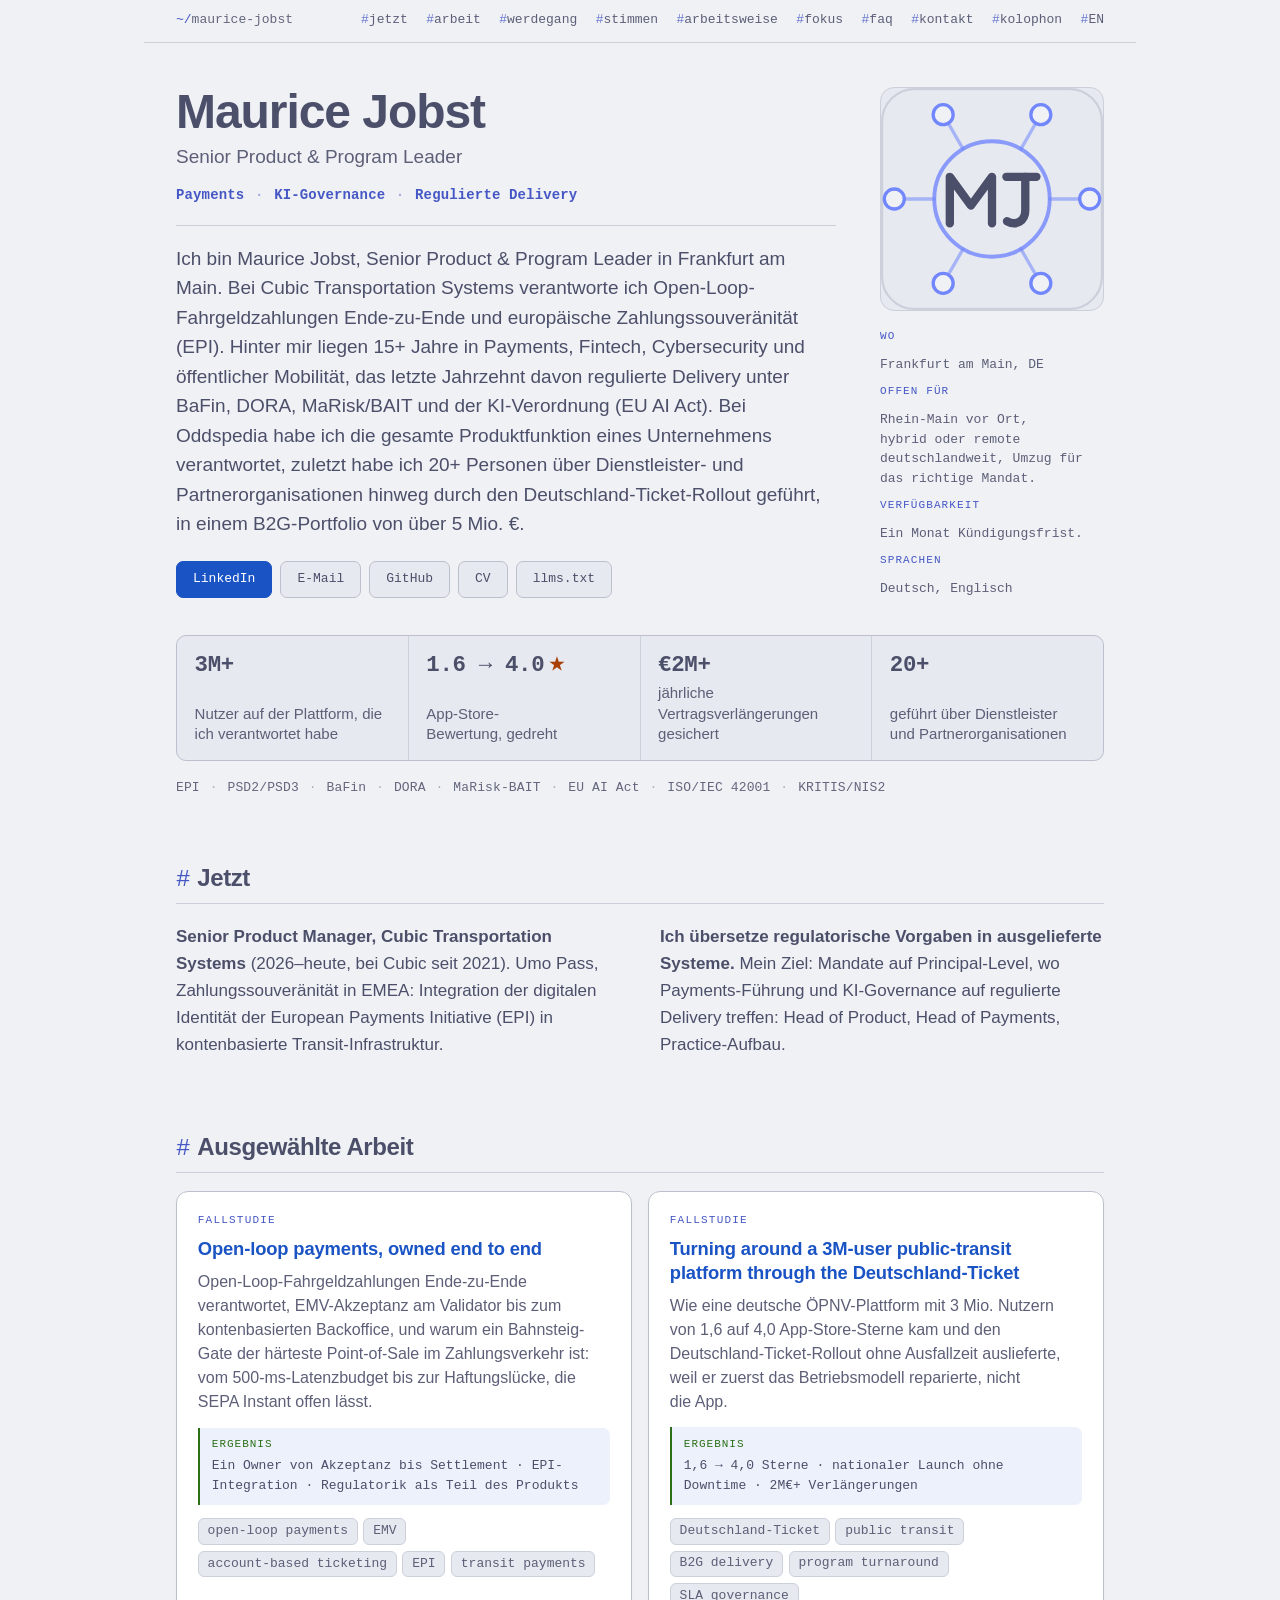
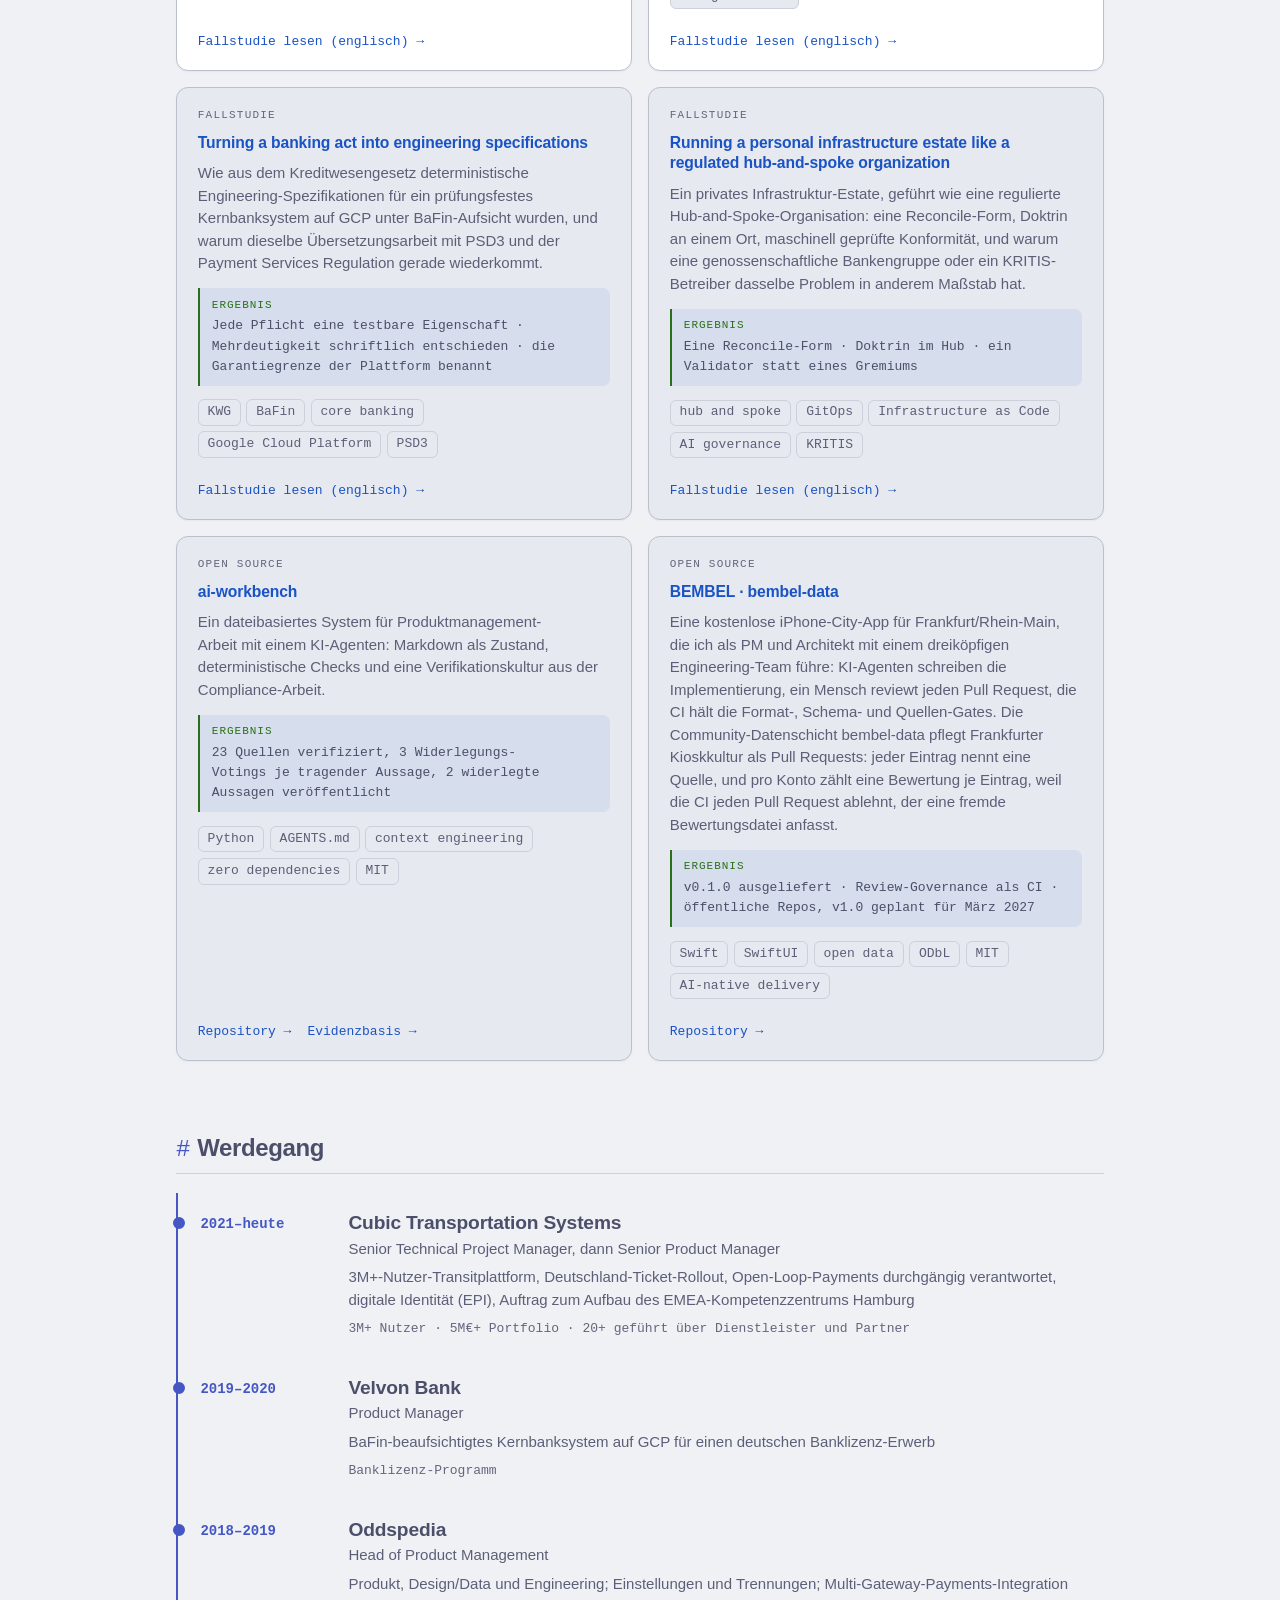
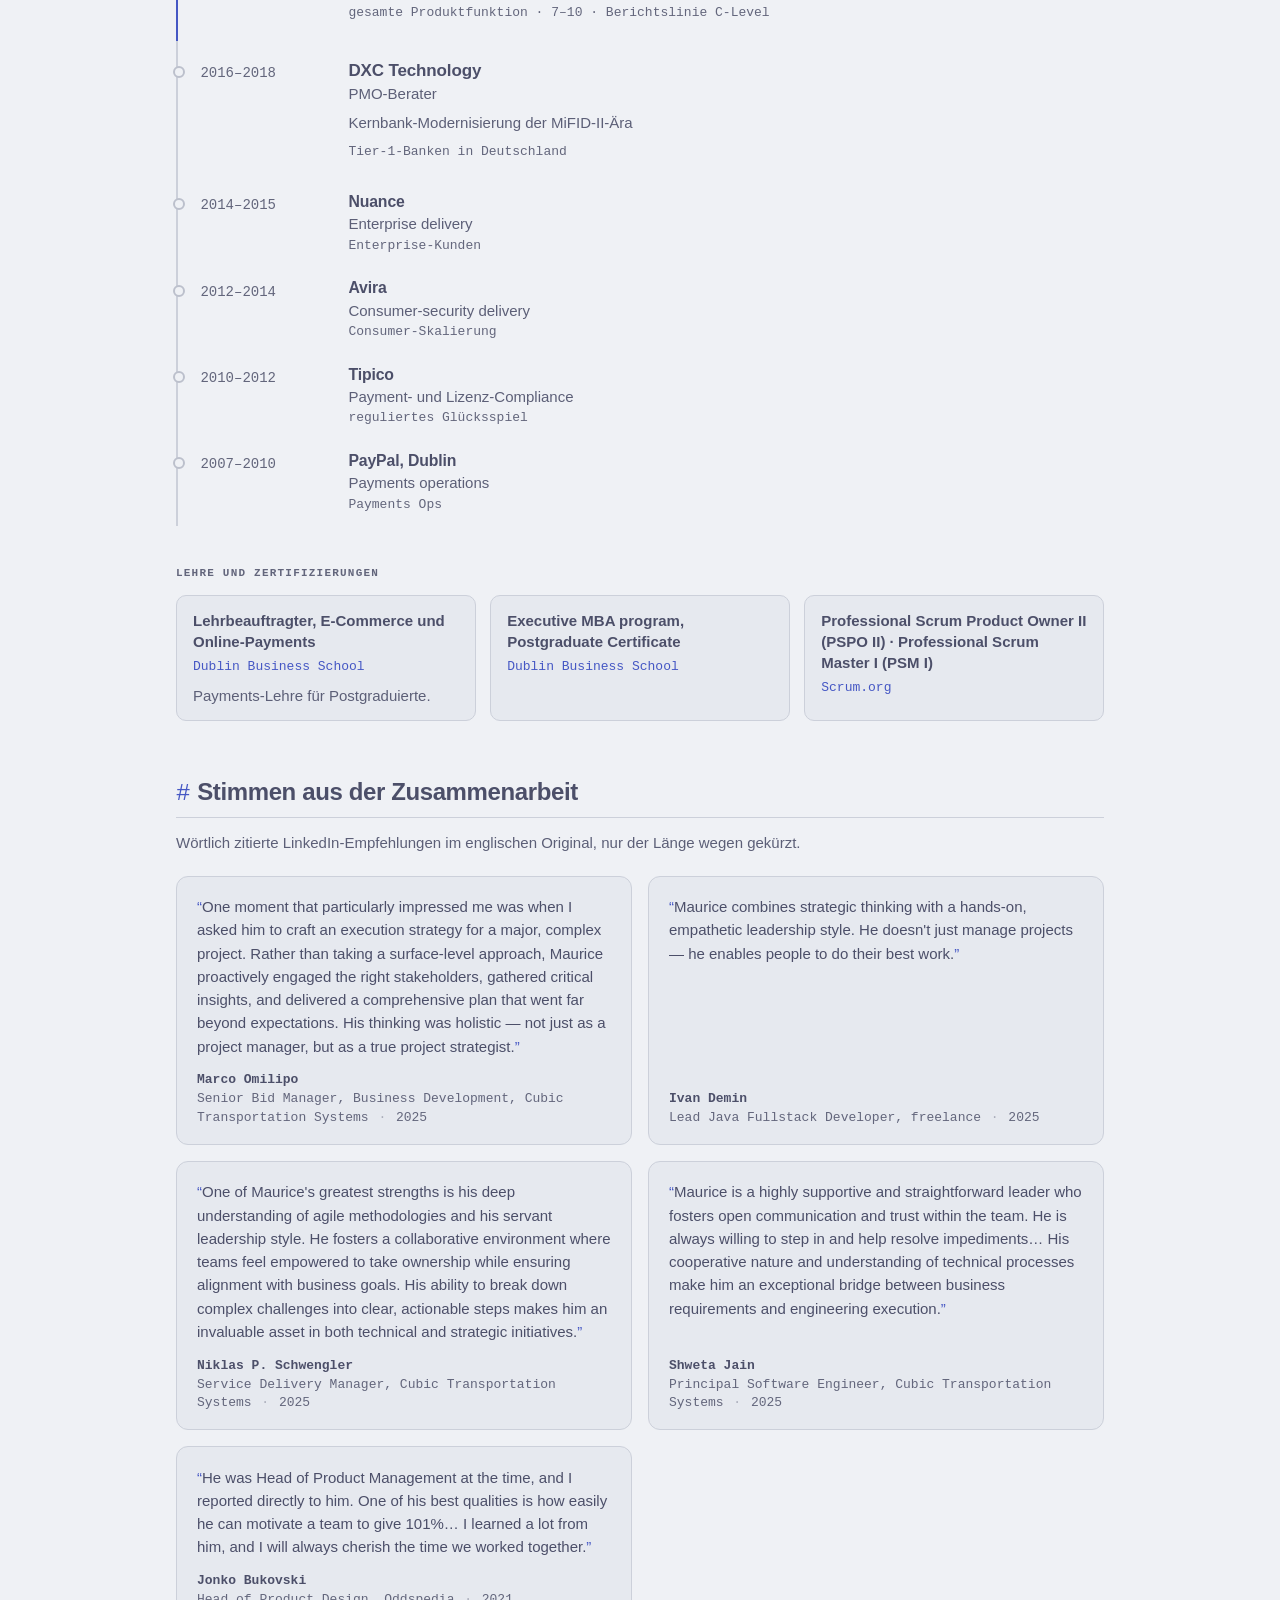
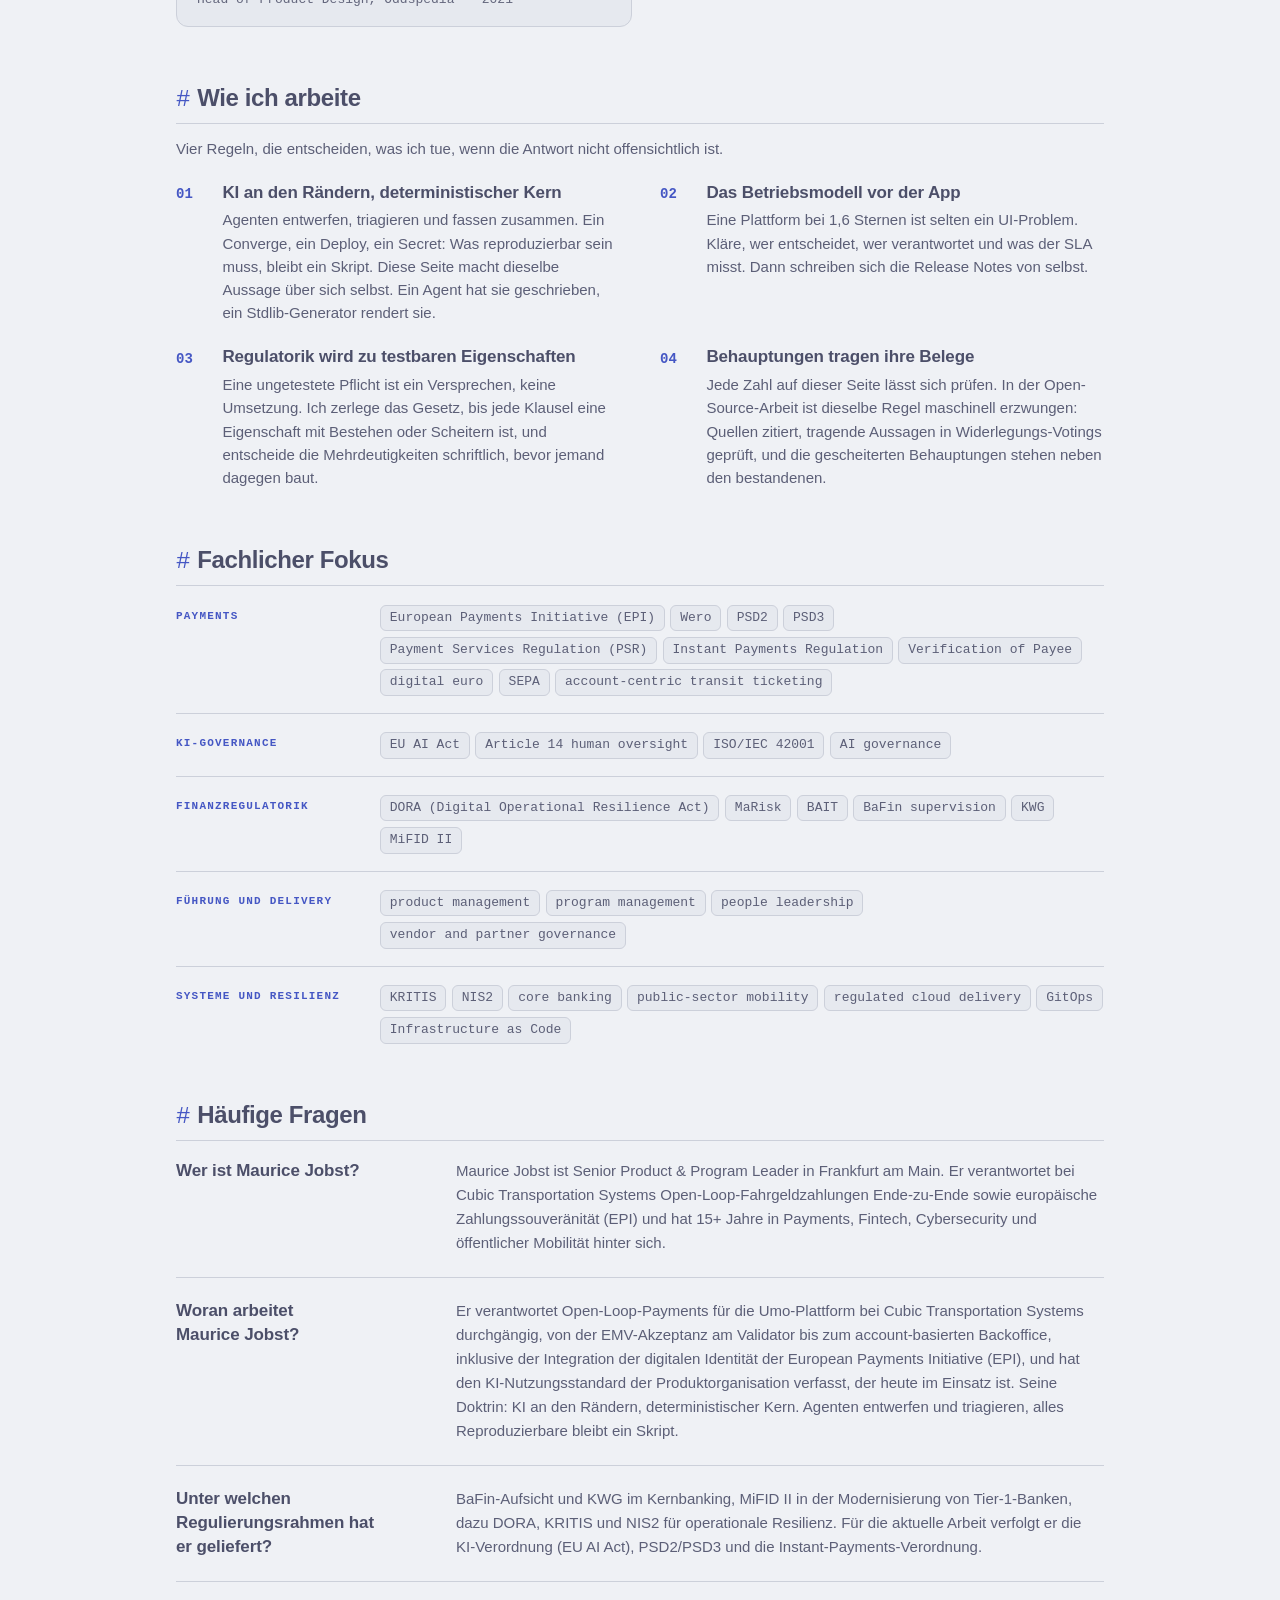
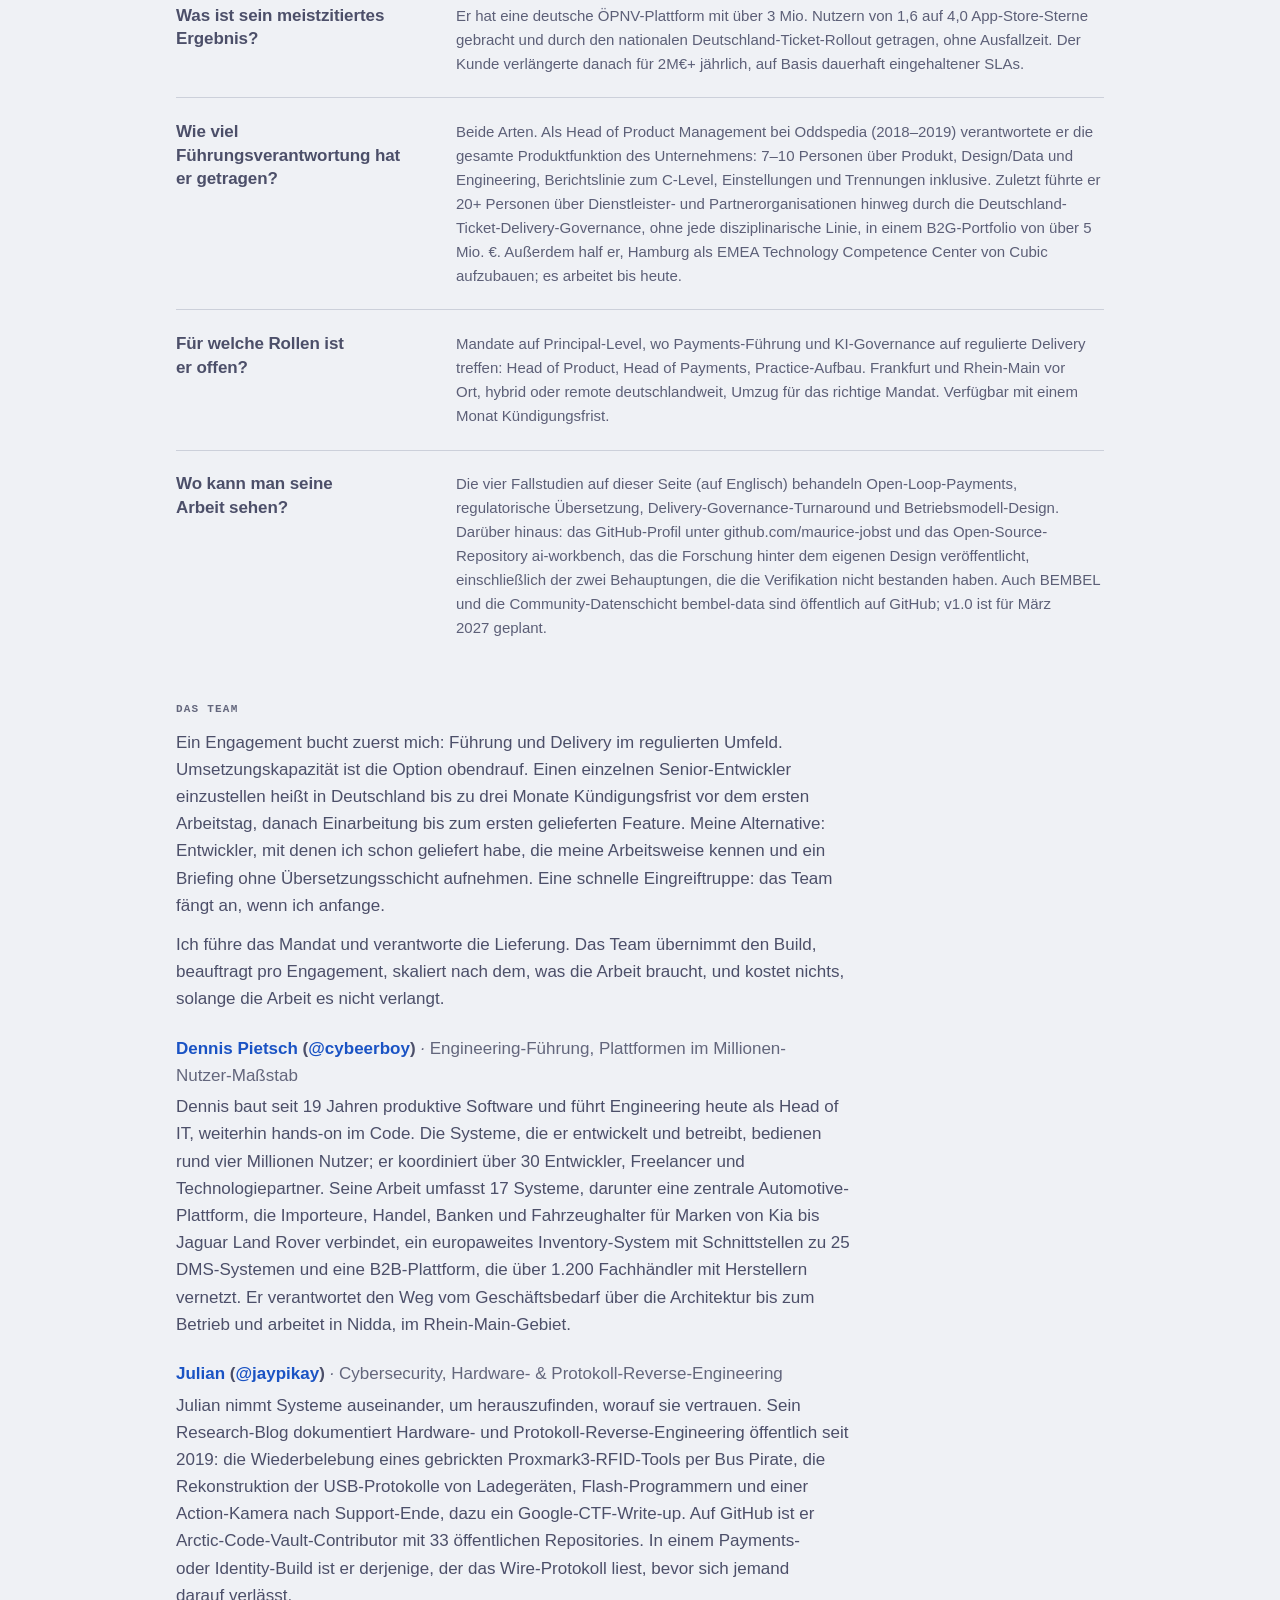
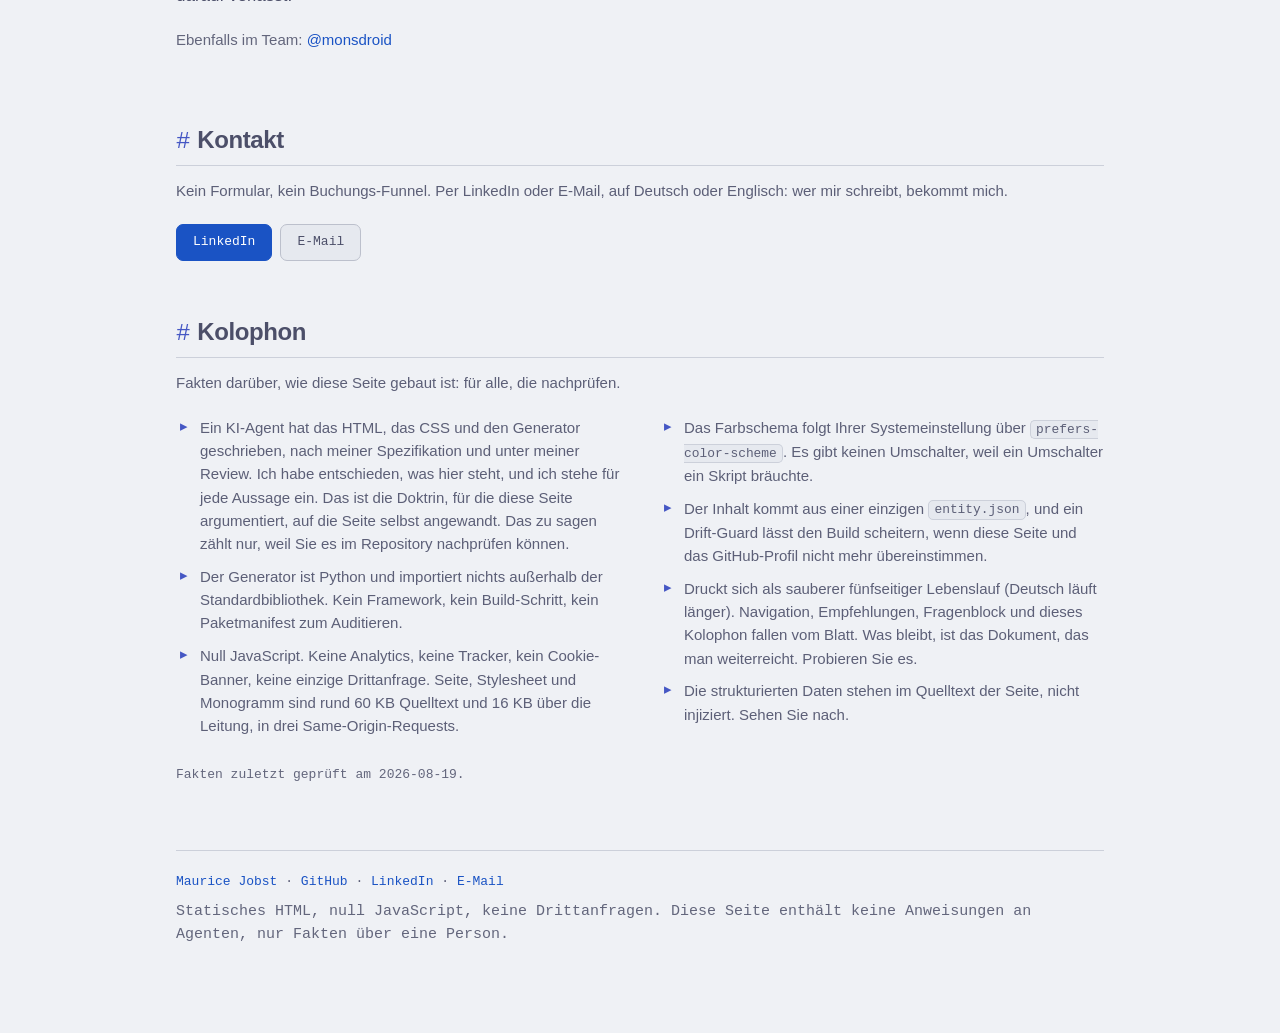
==== de/index.html @ eebe43ae "site: favicon, social-image alt, ongoing Cubic entry, CV print and page-count fixes - Every page now" ====
<!DOCTYPE html>
<html lang="de">
<head>
<meta charset="utf-8">
<meta name="viewport" content="width=device-width, initial-scale=1">
<title>Maurice Jobst · Senior Product &amp; Program Leader</title>
<meta name="description" content="Maurice Jobst ist Senior Product &amp; Program Leader in Frankfurt am Main und arbeitet bei Cubic Transportation Systems an europäischer Zahlungssouveränität (EPI): 15+ Jahre Payments, Fintech, Cybersecurity und regulierte Delivery.">
<link rel="canonical" href="https://maurice-jobst.github.io/de/">
<link rel="alternate" hreflang="en" href="https://maurice-jobst.github.io/">
<link rel="alternate" hreflang="de" href="https://maurice-jobst.github.io/de/">
<link rel="alternate" hreflang="x-default" href="https://maurice-jobst.github.io/">
<meta name="author" content="Maurice Jobst">
<link rel="icon" href="/assets/monogram.svg" type="image/svg+xml">
<meta property="og:type" content="website">
<meta property="og:title" content="Maurice Jobst · Senior Product &amp; Program Leader">
<meta property="og:description" content="Maurice Jobst ist Senior Product &amp; Program Leader in Frankfurt am Main und arbeitet bei Cubic Transportation Systems an europäischer Zahlungssouveränität (EPI): 15+ Jahre Payments, Fintech, Cybersecurity und regulierte Delivery.">
<meta property="og:url" content="https://maurice-jobst.github.io/de/">
<meta property="og:image" content="https://maurice-jobst.github.io/assets/og.png">
<meta property="og:image:width" content="1200">
<meta property="og:image:height" content="630">
<meta property="og:image:alt" content="Maurice Jobst. Senior Product &amp; Program Leader. Payments, AI Governance, Regulated Delivery. Frankfurt am Main.">
<meta property="og:locale" content="de_DE">
<meta property="og:locale:alternate" content="en_US">
<meta name="twitter:card" content="summary_large_image">
<meta name="theme-color" media="(prefers-color-scheme: light)" content="#eff1f5">
<meta name="theme-color" media="(prefers-color-scheme: dark)" content="#1e1e2e">
<link rel="stylesheet" href="../assets/styles.css">
<script type="application/ld+json">
{
  "@context": "https://schema.org",
  "@graph": [
    {
      "@type": "Person",
      "@id": "https://maurice-jobst.github.io/#person",
      "name": "Maurice Jobst",
      "givenName": "Maurice",
      "familyName": "Jobst",
      "jobTitle": "Senior Product Manager",
      "description": "Ich bin Maurice Jobst, Senior Product & Program Leader in Frankfurt am Main. Bei Cubic Transportation Systems verantworte ich Open-Loop-Fahrgeldzahlungen Ende-zu-Ende und europäische Zahlungssouveränität (EPI). Hinter mir liegen 15+ Jahre in Payments, Fintech, Cybersecurity und öffentlicher Mobilität, das letzte Jahrzehnt davon regulierte Delivery unter BaFin, DORA, MaRisk/BAIT und der KI-Verordnung (EU AI Act). Bei Oddspedia habe ich die gesamte Produktfunktion eines Unternehmens verantwortet, zuletzt habe ich 20+ Personen über Dienstleister- und Partnerorganisationen hinweg durch den Deutschland-Ticket-Rollout geführt, in einem B2G-Portfolio von über 5 Mio. €.",
      "url": "https://maurice-jobst.github.io/",
      "mainEntityOfPage": "https://maurice-jobst.github.io/",
      "email": "mailto:maurice.jobst@gmail.com",
      "worksFor": {
        "@type": "Organization",
        "name": "Cubic Transportation Systems",
        "url": "https://www.cubic.com/transportation"
      },
      "address": {
        "@type": "PostalAddress",
        "addressLocality": "Frankfurt am Main",
        "addressRegion": "Hessen",
        "addressCountry": "DE"
      },
      "knowsLanguage": [
        "Deutsch",
        "Englisch"
      ],
      "knowsAbout": [
        "European Payments Initiative (EPI)",
        "Wero",
        "PSD2",
        "PSD3",
        "Payment Services Regulation (PSR)",
        "Instant Payments Regulation",
        "Verification of Payee",
        "digital euro",
        "SEPA",
        "account-centric transit ticketing",
        "EU AI Act",
        "Article 14 human oversight",
        "ISO/IEC 42001",
        "AI governance",
        "DORA (Digital Operational Resilience Act)",
        "MaRisk",
        "BAIT",
        "BaFin supervision",
        "KWG",
        "MiFID II",
        "product management",
        "program management",
        "people leadership",
        "vendor and partner governance",
        "KRITIS",
        "NIS2",
        "core banking",
        "public-sector mobility",
        "regulated cloud delivery",
        "GitOps",
        "Infrastructure as Code"
      ],
      "image": "https://maurice-jobst.github.io/assets/monogram.svg",
      "alumniOf": {
        "@type": "EducationalOrganization",
        "name": "Dublin Business School"
      },
      "hasCredential": [
        {
          "@type": "EducationalOccupationalCredential",
          "name": "Professional Scrum Product Owner II (PSPO II)"
        },
        {
          "@type": "EducationalOccupationalCredential",
          "name": "Professional Scrum Master I (PSM I)"
        },
        {
          "@type": "EducationalOccupationalCredential",
          "name": "Part-time lecturer in e-commerce and online payments, Dublin Business School"
        }
      ],
      "seeks": {
        "@type": "Demand",
        "name": "Mandate auf Principal-Level, wo Payments-Führung und KI-Governance auf regulierte Delivery treffen: Head of Product, Head of Payments, Practice-Aufbau."
      },
      "sameAs": [
        "https://www.linkedin.com/in/mauricejobst/",
        "https://github.com/maurice-jobst"
      ],
      "knows": [
        {
          "@type": "Person",
          "name": "Dennis Pietsch",
          "url": "https://pietsch.xyz/",
          "sameAs": [
            "https://github.com/cybeerboy"
          ],
          "jobTitle": "Engineering-Führung, Plattformen im Millionen-Nutzer-Maßstab",
          "description": "Dennis baut seit 19 Jahren produktive Software und führt Engineering heute als Head of IT, weiterhin hands-on im Code. Die Systeme, die er entwickelt und betreibt, bedienen rund vier Millionen Nutzer; er koordiniert über 30 Entwickler, Freelancer und Technologiepartner. Seine Arbeit umfasst 17 Systeme, darunter eine zentrale Automotive-Plattform, die Importeure, Handel, Banken und Fahrzeughalter für Marken von Kia bis Jaguar Land Rover verbindet, ein europaweites Inventory-System mit Schnittstellen zu 25 DMS-Systemen und eine B2B-Plattform, die über 1.200 Fachhändler mit Herstellern vernetzt. Er verantwortet den Weg vom Geschäftsbedarf über die Architektur bis zum Betrieb und arbeitet in Nidda, im Rhein-Main-Gebiet."
        },
        {
          "@type": "Person",
          "name": "Julian",
          "url": "https://goatpr0n.farm/",
          "sameAs": [
            "https://github.com/jaypikay"
          ],
          "jobTitle": "Cybersecurity, Hardware- & Protokoll-Reverse-Engineering",
          "description": "Julian nimmt Systeme auseinander, um herauszufinden, worauf sie vertrauen. Sein Research-Blog dokumentiert Hardware- und Protokoll-Reverse-Engineering öffentlich seit 2019: die Wiederbelebung eines gebrickten Proxmark3-RFID-Tools per Bus Pirate, die Rekonstruktion der USB-Protokolle von Ladegeräten, Flash-Programmern und einer Action-Kamera nach Support-Ende, dazu ein Google-CTF-Write-up. Auf GitHub ist er Arctic-Code-Vault-Contributor mit 33 öffentlichen Repositories. In einem Payments- oder Identity-Build ist er derjenige, der das Wire-Protokoll liest, bevor sich jemand darauf verlässt."
        },
        {
          "@type": "Person",
          "name": "monsdroid",
          "url": "https://github.com/monsdroid"
        }
      ]
    },
    {
      "@type": "ProfilePage",
      "@id": "https://maurice-jobst.github.io/de/#page",
      "url": "https://maurice-jobst.github.io/de/",
      "name": "Maurice Jobst · Senior Product & Program Leader",
      "description": "Maurice Jobst ist Senior Product & Program Leader in Frankfurt am Main und arbeitet bei Cubic Transportation Systems an europäischer Zahlungssouveränität (EPI): 15+ Jahre Payments, Fintech, Cybersecurity und regulierte Delivery.",
      "inLanguage": "de",
      "mainEntity": {
        "@id": "https://maurice-jobst.github.io/#person"
      }
    },
    {
      "@type": "FAQPage",
      "@id": "https://maurice-jobst.github.io/de/#faq",
      "mainEntity": [
        {
          "@type": "Question",
          "name": "Wer ist Maurice Jobst?",
          "acceptedAnswer": {
            "@type": "Answer",
            "text": "Maurice Jobst ist Senior Product & Program Leader in Frankfurt am Main. Er verantwortet bei Cubic Transportation Systems Open-Loop-Fahrgeldzahlungen Ende-zu-Ende sowie europäische Zahlungssouveränität (EPI) und hat 15+ Jahre in Payments, Fintech, Cybersecurity und öffentlicher Mobilität hinter sich."
          }
        },
        {
          "@type": "Question",
          "name": "Woran arbeitet Maurice Jobst?",
          "acceptedAnswer": {
            "@type": "Answer",
            "text": "Er verantwortet Open-Loop-Payments für die Umo-Plattform bei Cubic Transportation Systems durchgängig, von der EMV-Akzeptanz am Validator bis zum account-basierten Backoffice, inklusive der Integration der digitalen Identität der European Payments Initiative (EPI), und hat den KI-Nutzungsstandard der Produktorganisation verfasst, der heute im Einsatz ist. Seine Doktrin: KI an den Rändern, deterministischer Kern. Agenten entwerfen und triagieren, alles Reproduzierbare bleibt ein Skript."
          }
        },
        {
          "@type": "Question",
          "name": "Unter welchen Regulierungsrahmen hat er geliefert?",
          "acceptedAnswer": {
            "@type": "Answer",
            "text": "BaFin-Aufsicht und KWG im Kernbanking, MiFID II in der Modernisierung von Tier-1-Banken, dazu DORA, KRITIS und NIS2 für operationale Resilienz. Für die aktuelle Arbeit verfolgt er die KI-Verordnung (EU AI Act), PSD2/PSD3 und die Instant-Payments-Verordnung."
          }
        },
        {
          "@type": "Question",
          "name": "Was ist sein meistzitiertes Ergebnis?",
          "acceptedAnswer": {
            "@type": "Answer",
            "text": "Er hat eine deutsche ÖPNV-Plattform mit über 3 Mio. Nutzern von 1,6 auf 4,0 App-Store-Sterne gebracht und durch den nationalen Deutschland-Ticket-Rollout getragen, ohne Ausfallzeit. Der Kunde verlängerte danach für 2M€+ jährlich, auf Basis dauerhaft eingehaltener SLAs."
          }
        },
        {
          "@type": "Question",
          "name": "Wie viel Führungsverantwortung hat er getragen?",
          "acceptedAnswer": {
            "@type": "Answer",
            "text": "Beide Arten. Als Head of Product Management bei Oddspedia (2018–2019) verantwortete er die gesamte Produktfunktion des Unternehmens: 7–10 Personen über Produkt, Design/Data und Engineering, Berichtslinie zum C-Level, Einstellungen und Trennungen inklusive. Zuletzt führte er 20+ Personen über Dienstleister- und Partnerorganisationen hinweg durch die Deutschland-Ticket-Delivery-Governance, ohne jede disziplinarische Linie, in einem B2G-Portfolio von über 5 Mio. €. Außerdem half er, Hamburg als EMEA Technology Competence Center von Cubic aufzubauen; es arbeitet bis heute."
          }
        },
        {
          "@type": "Question",
          "name": "Für welche Rollen ist er offen?",
          "acceptedAnswer": {
            "@type": "Answer",
            "text": "Mandate auf Principal-Level, wo Payments-Führung und KI-Governance auf regulierte Delivery treffen: Head of Product, Head of Payments, Practice-Aufbau. Frankfurt und Rhein-Main vor Ort, hybrid oder remote deutschlandweit, Umzug für das richtige Mandat. Verfügbar mit einem Monat Kündigungsfrist."
          }
        },
        {
          "@type": "Question",
          "name": "Wo kann man seine Arbeit sehen?",
          "acceptedAnswer": {
            "@type": "Answer",
            "text": "Die vier Fallstudien auf dieser Seite (auf Englisch) behandeln Open-Loop-Payments, regulatorische Übersetzung, Delivery-Governance-Turnaround und Betriebsmodell-Design. Darüber hinaus: das GitHub-Profil unter github.com/maurice-jobst und das Open-Source-Repository ai-workbench, das die Forschung hinter dem eigenen Design veröffentlicht, einschließlich der zwei Behauptungen, die die Verifikation nicht bestanden haben. Auch BEMBEL und die Community-Datenschicht bembel-data sind öffentlich auf GitHub; v1.0 ist für März 2027 geplant."
          }
        }
      ]
    },
    {
      "@type": "SoftwareSourceCode",
      "name": "ai-workbench",
      "description": "Ein dateibasiertes System für Produktmanagement-Arbeit mit einem KI-Agenten: Markdown als Zustand, deterministische Checks und eine Verifikationskultur aus der Compliance-Arbeit.",
      "author": {
        "@id": "https://maurice-jobst.github.io/#person"
      },
      "url": "https://github.com/maurice-jobst/ai-workbench",
      "codeRepository": "https://github.com/maurice-jobst/ai-workbench"
    },
    {
      "@type": "SoftwareSourceCode",
      "name": "BEMBEL · bembel-data",
      "description": "Eine kostenlose iPhone-City-App für Frankfurt/Rhein-Main, die ich als PM und Architekt mit einem dreiköpfigen Engineering-Team führe: KI-Agenten schreiben die Implementierung, ein Mensch reviewt jeden Pull Request, die CI hält die Format-, Schema- und Quellen-Gates. Die Community-Datenschicht bembel-data pflegt Frankfurter Kioskkultur als Pull Requests: jeder Eintrag nennt eine Quelle, und pro Konto zählt eine Bewertung je Eintrag, weil die CI jeden Pull Request ablehnt, der eine fremde Bewertungsdatei anfasst.",
      "author": {
        "@id": "https://maurice-jobst.github.io/#person"
      },
      "url": "https://github.com/maurice-jobst/bembel",
      "codeRepository": "https://github.com/maurice-jobst/bembel"
    }
  ]
}
</script>
</head>
<body>
<a class="skip" href="#main">Zum Inhalt springen</a>
<main id="main" class="home">
<nav class="topnav" aria-label="Sections"><div class="row"><span class="brand">maurice-jobst</span><a href="#now">jetzt</a><a href="#work">arbeit</a><a href="#career">werdegang</a><a href="#voices">stimmen</a><a href="#approach">arbeitsweise</a><a href="#focus">fokus</a><a href="#faq">faq</a><a href="#contact">kontakt</a><a href="#colophon">kolophon</a><a href="../" rel="alternate" hreflang="en">EN</a></div></nav>
<header class="hero"><div class="hero-id"><h1>Maurice Jobst</h1><p class="role">Senior Product &amp; Program Leader</p><p class="rail"><span>Payments</span> <i>·</i> <span>KI-Governance</span> <i>·</i> <span>Regulierte Delivery</span></p><p class="answer">Ich bin Maurice Jobst, Senior Product &amp; Program Leader in Frankfurt am Main. Bei Cubic Transportation Systems verantworte ich Open-Loop-Fahrgeldzahlungen Ende-zu-Ende und europäische Zahlungssouveränität (EPI). Hinter mir liegen 15+ Jahre in Payments, Fintech, Cybersecurity und öffentlicher Mobilität, das letzte Jahrzehnt davon regulierte Delivery unter BaFin, DORA, MaRisk/BAIT und der KI-Verordnung (EU AI Act). Bei Oddspedia habe ich die gesamte Produktfunktion eines Unternehmens verantwortet, zuletzt habe ich 20+ Personen über Dienstleister- und Partnerorganisationen hinweg durch den Deutschland-Ticket-Rollout geführt, in einem B2G-Portfolio von über 5 Mio. €.</p><p class="cta"><a class="btn primary" href="https://www.linkedin.com/in/mauricejobst/">LinkedIn</a><a class="btn" href="mailto:maurice.jobst@gmail.com">E-Mail</a><a class="btn" href="https://github.com/maurice-jobst">GitHub</a><a class="btn" href="../cv.html">CV</a><a class="btn" href="../llms.txt">llms.txt</a></p></div><aside class="hero-side"><img class="portrait mark" src="../assets/monogram.svg" alt="Monogramm für Maurice Jobst: die Buchstaben MJ in einer Hub-and-Spoke-Marke" width="200" height="200"><dl class="at-a-glance"><dt>wo</dt><dd>Frankfurt am Main, DE</dd><dt>offen für</dt><dd>Rhein-Main vor Ort, hybrid oder remote deutschlandweit, Umzug für das richtige Mandat.</dd><dt>verfügbarkeit</dt><dd>Ein Monat Kündigungsfrist.</dd><dt>sprachen</dt><dd>Deutsch, Englisch</dd></dl></aside></header>
<ul class="metrics">
<li><span class="value">3M+</span><span class="label">Nutzer auf der Plattform, die ich verantwortet habe</span></li>
<li><span class="value">1.6 → 4.0<span class="unit">★</span></span><span class="label">App-Store-Bewertung, gedreht</span></li>
<li><span class="value">€2M+</span><span class="label">jährliche Vertragsverlängerungen gesichert</span></li>
<li><span class="value">20+</span><span class="label">geführt über Dienstleister und Partnerorganisationen</span></li>
</ul>
<p class="stamp"><span>EPI</span> <i>·</i> <span>PSD2/PSD3</span> <i>·</i> <span>BaFin</span> <i>·</i> <span>DORA</span> <i>·</i> <span>MaRisk-BAIT</span> <i>·</i> <span>EU AI Act</span> <i>·</i> <span>ISO/IEC 42001</span> <i>·</i> <span>KRITIS/NIS2</span></p>
<h2 id="now"><span class="hash">#</span>Jetzt<a class="anchor" href="#now" aria-label="Link to this section">#</a></h2>
<div class="prose">
<p><strong>Senior Product Manager, Cubic Transportation Systems</strong> (2026–heute, bei Cubic seit 2021). Umo Pass, Zahlungssouveränität in EMEA: Integration der digitalen Identität der European Payments Initiative (EPI) in kontenbasierte Transit-Infrastruktur.</p>
<p><strong>Ich übersetze regulatorische Vorgaben in ausgelieferte Systeme.</strong> Mein Ziel: Mandate auf Principal-Level, wo Payments-Führung und KI-Governance auf regulierte Delivery treffen: Head of Product, Head of Payments, Practice-Aufbau.</p>
</div>
<h2 id="work"><span class="hash">#</span>Ausgewählte Arbeit<a class="anchor" href="#work" aria-label="Link to this section">#</a></h2>
<div class="grid lead-row">
<article class="card lead"><p class="kicker">Fallstudie</p><h3><a href="../case-studies/open-loop-payments-end-to-end.html">Open-loop payments, owned end to end</a></h3><p class="card-desc">Open-Loop-Fahrgeldzahlungen Ende-zu-Ende verantwortet, EMV-Akzeptanz am Validator bis zum kontenbasierten Backoffice, und warum ein Bahnsteig-Gate der härteste Point-of-Sale im Zahlungsverkehr ist: vom 500-ms-Latenzbudget bis zur Haftungslücke, die SEPA Instant offen lässt.</p><p class="outcome"><span>Ergebnis</span> Ein Owner von Akzeptanz bis Settlement · EPI-Integration · Regulatorik als Teil des Produkts</p><ul class="chips"><li>open-loop payments</li><li>EMV</li><li>account-based ticketing</li><li>EPI</li><li>transit payments</li></ul><p class="card-links"><a href="../case-studies/open-loop-payments-end-to-end.html">Fallstudie lesen (englisch)</a></p></article>
<article class="card lead"><p class="kicker">Fallstudie</p><h3><a href="../case-studies/deutschland-ticket-turnaround.html">Turning around a 3M-user public-transit platform through the Deutschland-Ticket</a></h3><p class="card-desc">Wie eine deutsche ÖPNV-Plattform mit 3 Mio. Nutzern von 1,6 auf 4,0 App-Store-Sterne kam und den Deutschland-Ticket-Rollout ohne Ausfallzeit auslieferte, weil er zuerst das Betriebsmodell reparierte, nicht die App.</p><p class="outcome"><span>Ergebnis</span> 1,6 → 4,0 Sterne · nationaler Launch ohne Downtime · 2M€+ Verlängerungen</p><ul class="chips"><li>Deutschland-Ticket</li><li>public transit</li><li>B2G delivery</li><li>program turnaround</li><li>SLA governance</li></ul><p class="card-links"><a href="../case-studies/deutschland-ticket-turnaround.html">Fallstudie lesen (englisch)</a></p></article>
</div>
<div class="grid second-row">
<article class="card secondary"><p class="kicker">Fallstudie</p><h3><a href="../case-studies/banking-act-to-specifications.html">Turning a banking act into engineering specifications</a></h3><p class="card-desc">Wie aus dem Kreditwesengesetz deterministische Engineering-Spezifikationen für ein prüfungsfestes Kernbanksystem auf GCP unter BaFin-Aufsicht wurden, und warum dieselbe Übersetzungsarbeit mit PSD3 und der Payment Services Regulation gerade wiederkommt.</p><p class="outcome"><span>Ergebnis</span> Jede Pflicht eine testbare Eigenschaft · Mehrdeutigkeit schriftlich entschieden · die Garantiegrenze der Plattform benannt</p><ul class="chips"><li>KWG</li><li>BaFin</li><li>core banking</li><li>Google Cloud Platform</li><li>PSD3</li></ul><p class="card-links"><a href="../case-studies/banking-act-to-specifications.html">Fallstudie lesen (englisch)</a></p></article>
<article class="card secondary"><p class="kicker">Fallstudie</p><h3><a href="../case-studies/hub-and-spoke-estate.html">Running a personal infrastructure estate like a regulated hub-and-spoke organization</a></h3><p class="card-desc">Ein privates Infrastruktur-Estate, geführt wie eine regulierte Hub-and-Spoke-Organisation: eine Reconcile-Form, Doktrin an einem Ort, maschinell geprüfte Konformität, und warum eine genossenschaftliche Bankengruppe oder ein KRITIS-Betreiber dasselbe Problem in anderem Maßstab hat.</p><p class="outcome"><span>Ergebnis</span> Eine Reconcile-Form · Doktrin im Hub · ein Validator statt eines Gremiums</p><ul class="chips"><li>hub and spoke</li><li>GitOps</li><li>Infrastructure as Code</li><li>AI governance</li><li>KRITIS</li></ul><p class="card-links"><a href="../case-studies/hub-and-spoke-estate.html">Fallstudie lesen (englisch)</a></p></article>
<article class="card secondary"><p class="kicker">open source</p><h3><a href="https://github.com/maurice-jobst/ai-workbench">ai-workbench</a></h3><p class="card-desc">Ein dateibasiertes System für Produktmanagement-Arbeit mit einem KI-Agenten: Markdown als Zustand, deterministische Checks und eine Verifikationskultur aus der Compliance-Arbeit.</p><p class="outcome"><span>Ergebnis</span> 23 Quellen verifiziert, 3 Widerlegungs-Votings je tragender Aussage, 2 widerlegte Aussagen veröffentlicht</p><ul class="chips"><li>Python</li><li>AGENTS.md</li><li>context engineering</li><li>zero dependencies</li><li>MIT</li></ul><p class="card-links"><a href="https://github.com/maurice-jobst/ai-workbench">Repository</a> <a href="https://github.com/maurice-jobst/ai-workbench/blob/main/docs/science.md">Evidenzbasis</a></p></article>
<article class="card secondary"><p class="kicker">open source</p><h3><a href="https://github.com/maurice-jobst/bembel">BEMBEL · bembel-data</a></h3><p class="card-desc">Eine kostenlose iPhone-City-App für Frankfurt/Rhein-Main, die ich als PM und Architekt mit einem dreiköpfigen Engineering-Team führe: KI-Agenten schreiben die Implementierung, ein Mensch reviewt jeden Pull Request, die CI hält die Format-, Schema- und Quellen-Gates. Die Community-Datenschicht bembel-data pflegt Frankfurter Kioskkultur als Pull Requests: jeder Eintrag nennt eine Quelle, und pro Konto zählt eine Bewertung je Eintrag, weil die CI jeden Pull Request ablehnt, der eine fremde Bewertungsdatei anfasst.</p><p class="outcome"><span>Ergebnis</span> v0.1.0 ausgeliefert · Review-Governance als CI · öffentliche Repos, v1.0 geplant für März 2027</p><ul class="chips"><li>Swift</li><li>SwiftUI</li><li>open data</li><li>ODbL</li><li>MIT</li><li>AI-native delivery</li></ul><p class="card-links"><a href="https://github.com/maurice-jobst/bembel">Repository</a></p></article>
</div>
<h2 id="career"><span class="hash">#</span>Werdegang<a class="anchor" href="#career" aria-label="Link to this section">#</a></h2>
<ol class="timeline"><li class="entry lead"><p class="years"><time>2021–heute</time></p><div class="entry-body"><h3 class="org">Cubic Transportation Systems</h3><p class="role">Senior Technical Project Manager, dann Senior Product Manager</p><p class="note">3M+-Nutzer-Transitplattform, Deutschland-Ticket-Rollout, Open-Loop-Payments durchgängig verantwortet, digitale Identität (EPI), Auftrag zum Aufbau des EMEA-Kompetenzzentrums Hamburg</p><p class="scope">3M+ Nutzer · 5M€+ Portfolio · 20+ geführt über Dienstleister und Partner</p></div></li><li class="entry lead"><p class="years"><time>2019–2020</time></p><div class="entry-body"><h3 class="org">Velvon Bank</h3><p class="role">Product Manager</p><p class="note">BaFin-beaufsichtigtes Kernbanksystem auf GCP für einen deutschen Banklizenz-Erwerb</p><p class="scope">Banklizenz-Programm</p></div></li><li class="entry lead"><p class="years"><time>2018–2019</time></p><div class="entry-body"><h3 class="org">Oddspedia</h3><p class="role">Head of Product Management</p><p class="note">Produkt, Design/Data und Engineering; Einstellungen und Trennungen; Multi-Gateway-Payments-Integration</p><p class="scope">gesamte Produktfunktion · 7–10 · Berichtslinie C-Level</p></div></li><li class="entry standard"><p class="years"><time>2016–2018</time></p><div class="entry-body"><h3 class="org">DXC Technology</h3><p class="role">PMO-Berater</p><p class="note">Kernbank-Modernisierung der MiFID-II-Ära</p><p class="scope">Tier-1-Banken in Deutschland</p></div></li><li class="entry compact"><p class="years"><time>2014–2015</time></p><div class="entry-body"><h3 class="org">Nuance</h3><p class="role">Enterprise delivery</p><p class="scope">Enterprise-Kunden</p></div></li><li class="entry compact"><p class="years"><time>2012–2014</time></p><div class="entry-body"><h3 class="org">Avira</h3><p class="role">Consumer-security delivery</p><p class="scope">Consumer-Skalierung</p></div></li><li class="entry compact"><p class="years"><time>2010–2012</time></p><div class="entry-body"><h3 class="org">Tipico</h3><p class="role">Payment- und Lizenz-Compliance</p><p class="scope">reguliertes Glücksspiel</p></div></li><li class="entry compact"><p class="years"><time>2007–2010</time></p><div class="entry-body"><h3 class="org">PayPal, Dublin</h3><p class="role">Payments operations</p><p class="scope">Payments Ops</p></div></li></ol>
<h3 class="sub">Lehre und Zertifizierungen</h3><ul class="speaking"><li><p class="what">Lehrbeauftragter, E-Commerce und Online-Payments</p><p class="where">Dublin Business School</p><p class="note">Payments-Lehre für Postgraduierte.</p></li><li><p class="what">Executive MBA program, Postgraduate Certificate</p><p class="where">Dublin Business School</p></li><li><p class="what">Professional Scrum Product Owner II (PSPO II) · Professional Scrum Master I (PSM I)</p><p class="where">Scrum.org</p></li></ul>
<h2 id="voices"><span class="hash">#</span>Stimmen aus der Zusammenarbeit<a class="anchor" href="#voices" aria-label="Link to this section">#</a></h2><p class="section-note">Wörtlich zitierte LinkedIn-Empfehlungen im englischen Original, nur der Länge wegen gekürzt.</p><div class="quotes"><figure class="quote"><blockquote><p>One moment that particularly impressed me was when I asked him to craft an execution strategy for a major, complex project. Rather than taking a surface-level approach, Maurice proactively engaged the right stakeholders, gathered critical insights, and delivered a comprehensive plan that went far beyond expectations. His thinking was holistic — not just as a project manager, but as a true project strategist.</p></blockquote><figcaption><b>Marco Omilipo</b><span>Senior Bid Manager, Business Development, Cubic Transportation Systems <i>·</i> 2025</span></figcaption></figure><figure class="quote"><blockquote><p>Maurice combines strategic thinking with a hands-on, empathetic leadership style. He doesn&#x27;t just manage projects — he enables people to do their best work.</p></blockquote><figcaption><b>Ivan Demin</b><span>Lead Java Fullstack Developer, freelance <i>·</i> 2025</span></figcaption></figure><figure class="quote"><blockquote><p>One of Maurice&#x27;s greatest strengths is his deep understanding of agile methodologies and his servant leadership style. He fosters a collaborative environment where teams feel empowered to take ownership while ensuring alignment with business goals. His ability to break down complex challenges into clear, actionable steps makes him an invaluable asset in both technical and strategic initiatives.</p></blockquote><figcaption><b>Niklas P. Schwengler</b><span>Service Delivery Manager, Cubic Transportation Systems <i>·</i> 2025</span></figcaption></figure><figure class="quote"><blockquote><p>Maurice is a highly supportive and straightforward leader who fosters open communication and trust within the team. He is always willing to step in and help resolve impediments… His cooperative nature and understanding of technical processes make him an exceptional bridge between business requirements and engineering execution.</p></blockquote><figcaption><b>Shweta Jain</b><span>Principal Software Engineer, Cubic Transportation Systems <i>·</i> 2025</span></figcaption></figure><figure class="quote"><blockquote><p>He was Head of Product Management at the time, and I reported directly to him. One of his best qualities is how easily he can motivate a team to give 101%… I learned a lot from him, and I will always cherish the time we worked together.</p></blockquote><figcaption><b>Jonko Bukovski</b><span>Head of Product Design, Oddspedia <i>·</i> 2021</span></figcaption></figure></div>
<h2 id="approach"><span class="hash">#</span>Wie ich arbeite<a class="anchor" href="#approach" aria-label="Link to this section">#</a></h2>
<p class="section-note">Vier Regeln, die entscheiden, was ich tue, wenn die Antwort nicht offensichtlich ist.</p>
<ol class="principles">
<li><p class="count">01</p><div><h3>KI an den Rändern, deterministischer Kern</h3><p>Agenten entwerfen, triagieren und fassen zusammen. Ein Converge, ein Deploy, ein Secret: Was reproduzierbar sein muss, bleibt ein Skript. Diese Seite macht dieselbe Aussage über sich selbst. Ein Agent hat sie geschrieben, ein Stdlib-Generator rendert sie.</p></div></li>
<li><p class="count">02</p><div><h3>Das Betriebsmodell vor der App</h3><p>Eine Plattform bei 1,6 Sternen ist selten ein UI-Problem. Kläre, wer entscheidet, wer verantwortet und was der SLA misst. Dann schreiben sich die Release Notes von selbst.</p></div></li>
<li><p class="count">03</p><div><h3>Regulatorik wird zu testbaren Eigenschaften</h3><p>Eine ungetestete Pflicht ist ein Versprechen, keine Umsetzung. Ich zerlege das Gesetz, bis jede Klausel eine Eigenschaft mit Bestehen oder Scheitern ist, und entscheide die Mehrdeutigkeiten schriftlich, bevor jemand dagegen baut.</p></div></li>
<li><p class="count">04</p><div><h3>Behauptungen tragen ihre Belege</h3><p>Jede Zahl auf dieser Seite lässt sich prüfen. In der Open-Source-Arbeit ist dieselbe Regel maschinell erzwungen: Quellen zitiert, tragende Aussagen in Widerlegungs-Votings geprüft, und die gescheiterten Behauptungen stehen neben den bestandenen.</p></div></li>
</ol>
<h2 id="focus"><span class="hash">#</span>Fachlicher Fokus<a class="anchor" href="#focus" aria-label="Link to this section">#</a></h2>
<div class="focus">
<section class="focus-group"><h3 class="kicker">Payments</h3><ul class="chips"><li>European Payments Initiative (EPI)</li><li>Wero</li><li>PSD2</li><li>PSD3</li><li>Payment Services Regulation (PSR)</li><li>Instant Payments Regulation</li><li>Verification of Payee</li><li>digital euro</li><li>SEPA</li><li>account-centric transit ticketing</li></ul></section>
<section class="focus-group"><h3 class="kicker">KI-Governance</h3><ul class="chips"><li>EU AI Act</li><li>Article 14 human oversight</li><li>ISO/IEC 42001</li><li>AI governance</li></ul></section>
<section class="focus-group"><h3 class="kicker">Finanzregulatorik</h3><ul class="chips"><li>DORA (Digital Operational Resilience Act)</li><li>MaRisk</li><li>BAIT</li><li>BaFin supervision</li><li>KWG</li><li>MiFID II</li></ul></section>
<section class="focus-group"><h3 class="kicker">Führung und Delivery</h3><ul class="chips"><li>product management</li><li>program management</li><li>people leadership</li><li>vendor and partner governance</li></ul></section>
<section class="focus-group"><h3 class="kicker">Systeme und Resilienz</h3><ul class="chips"><li>KRITIS</li><li>NIS2</li><li>core banking</li><li>public-sector mobility</li><li>regulated cloud delivery</li><li>GitOps</li><li>Infrastructure as Code</li></ul></section>
</div>
<h2 id="faq"><span class="hash">#</span>Häufige Fragen<a class="anchor" href="#faq" aria-label="Link to this section">#</a></h2>
<dl class="qa">
<dt id="wer-ist-maurice-jobst">Wer ist Maurice Jobst?</dt>
<dd>Maurice Jobst ist Senior Product &amp; Program Leader in Frankfurt am Main. Er verantwortet bei Cubic Transportation Systems Open-Loop-Fahrgeldzahlungen Ende-zu-Ende sowie europäische Zahlungssouveränität (EPI) und hat 15+ Jahre in Payments, Fintech, Cybersecurity und öffentlicher Mobilität hinter sich.</dd>
<dt id="woran-arbeitet-maurice-jobst">Woran arbeitet Maurice Jobst?</dt>
<dd>Er verantwortet Open-Loop-Payments für die Umo-Plattform bei Cubic Transportation Systems durchgängig, von der EMV-Akzeptanz am Validator bis zum account-basierten Backoffice, inklusive der Integration der digitalen Identität der European Payments Initiative (EPI), und hat den KI-Nutzungsstandard der Produktorganisation verfasst, der heute im Einsatz ist. Seine Doktrin: KI an den Rändern, deterministischer Kern. Agenten entwerfen und triagieren, alles Reproduzierbare bleibt ein Skript.</dd>
<dt id="unter-welchen-regulierungsrahmen-hat-er-geliefert">Unter welchen Regulierungsrahmen hat er geliefert?</dt>
<dd>BaFin-Aufsicht und KWG im Kernbanking, MiFID II in der Modernisierung von Tier-1-Banken, dazu DORA, KRITIS und NIS2 für operationale Resilienz. Für die aktuelle Arbeit verfolgt er die KI-Verordnung (EU AI Act), PSD2/PSD3 und die Instant-Payments-Verordnung.</dd>
<dt id="was-ist-sein-meistzitiertes-ergebnis">Was ist sein meistzitiertes Ergebnis?</dt>
<dd>Er hat eine deutsche ÖPNV-Plattform mit über 3 Mio. Nutzern von 1,6 auf 4,0 App-Store-Sterne gebracht und durch den nationalen Deutschland-Ticket-Rollout getragen, ohne Ausfallzeit. Der Kunde verlängerte danach für 2M€+ jährlich, auf Basis dauerhaft eingehaltener SLAs.</dd>
<dt id="wie-viel-führungsverantwortung-hat-er-getragen">Wie viel Führungsverantwortung hat er getragen?</dt>
<dd>Beide Arten. Als Head of Product Management bei Oddspedia (2018–2019) verantwortete er die gesamte Produktfunktion des Unternehmens: 7–10 Personen über Produkt, Design/Data und Engineering, Berichtslinie zum C-Level, Einstellungen und Trennungen inklusive. Zuletzt führte er 20+ Personen über Dienstleister- und Partnerorganisationen hinweg durch die Deutschland-Ticket-Delivery-Governance, ohne jede disziplinarische Linie, in einem B2G-Portfolio von über 5 Mio. €. Außerdem half er, Hamburg als EMEA Technology Competence Center von Cubic aufzubauen; es arbeitet bis heute.</dd>
<dt id="für-welche-rollen-ist-er-offen">Für welche Rollen ist er offen?</dt>
<dd>Mandate auf Principal-Level, wo Payments-Führung und KI-Governance auf regulierte Delivery treffen: Head of Product, Head of Payments, Practice-Aufbau. Frankfurt und Rhein-Main vor Ort, hybrid oder remote deutschlandweit, Umzug für das richtige Mandat. Verfügbar mit einem Monat Kündigungsfrist.</dd>
<dt id="wo-kann-man-seine-arbeit-sehen">Wo kann man seine Arbeit sehen?</dt>
<dd>Die vier Fallstudien auf dieser Seite (auf Englisch) behandeln Open-Loop-Payments, regulatorische Übersetzung, Delivery-Governance-Turnaround und Betriebsmodell-Design. Darüber hinaus: das GitHub-Profil unter github.com/maurice-jobst und das Open-Source-Repository ai-workbench, das die Forschung hinter dem eigenen Design veröffentlicht, einschließlich der zwei Behauptungen, die die Verifikation nicht bestanden haben. Auch BEMBEL und die Community-Datenschicht bembel-data sind öffentlich auf GitHub; v1.0 ist für März 2027 geplant.</dd>
</dl>
<div class="bench collaborators"><h3 class="kicker">Das Team</h3><p class="bench-pitch">Ein Engagement bucht zuerst mich: Führung und Delivery im regulierten Umfeld. Umsetzungskapazität ist die Option obendrauf. Einen einzelnen Senior-Entwickler einzustellen heißt in Deutschland bis zu drei Monate Kündigungsfrist vor dem ersten Arbeitstag, danach Einarbeitung bis zum ersten gelieferten Feature. Meine Alternative: Entwickler, mit denen ich schon geliefert habe, die meine Arbeitsweise kennen und ein Briefing ohne Übersetzungsschicht aufnehmen. Eine schnelle Eingreiftruppe: das Team fängt an, wenn ich anfange.</p><p class="bench-pitch">Ich führe das Mandat und verantworte die Lieferung. Das Team übernimmt den Build, beauftragt pro Engagement, skaliert nach dem, was die Arbeit braucht, und kostet nichts, solange die Arbeit es nicht verlangt.</p><div class="bench-person"><p class="bench-name"><a href="https://pietsch.xyz/">Dennis Pietsch</a> (<a href="https://github.com/cybeerboy">@cybeerboy</a>) <span class="fine-role"><i>·</i> Engineering-Führung, Plattformen im Millionen-Nutzer-Maßstab</span></p><p class="bench-bio">Dennis baut seit 19 Jahren produktive Software und führt Engineering heute als Head of IT, weiterhin hands-on im Code. Die Systeme, die er entwickelt und betreibt, bedienen rund vier Millionen Nutzer; er koordiniert über 30 Entwickler, Freelancer und Technologiepartner. Seine Arbeit umfasst 17 Systeme, darunter eine zentrale Automotive-Plattform, die Importeure, Handel, Banken und Fahrzeughalter für Marken von Kia bis Jaguar Land Rover verbindet, ein europaweites Inventory-System mit Schnittstellen zu 25 DMS-Systemen und eine B2B-Plattform, die über 1.200 Fachhändler mit Herstellern vernetzt. Er verantwortet den Weg vom Geschäftsbedarf über die Architektur bis zum Betrieb und arbeitet in Nidda, im Rhein-Main-Gebiet.</p></div><div class="bench-person"><p class="bench-name"><a href="https://goatpr0n.farm/">Julian</a> (<a href="https://github.com/jaypikay">@jaypikay</a>) <span class="fine-role"><i>·</i> Cybersecurity, Hardware- &amp; Protokoll-Reverse-Engineering</span></p><p class="bench-bio">Julian nimmt Systeme auseinander, um herauszufinden, worauf sie vertrauen. Sein Research-Blog dokumentiert Hardware- und Protokoll-Reverse-Engineering öffentlich seit 2019: die Wiederbelebung eines gebrickten Proxmark3-RFID-Tools per Bus Pirate, die Rekonstruktion der USB-Protokolle von Ladegeräten, Flash-Programmern und einer Action-Kamera nach Support-Ende, dazu ein Google-CTF-Write-up. Auf GitHub ist er Arctic-Code-Vault-Contributor mit 33 öffentlichen Repositories. In einem Payments- oder Identity-Build ist er derjenige, der das Wire-Protokoll liest, bevor sich jemand darauf verlässt.</p></div><p class="fine">Ebenfalls im Team: <a href="https://github.com/monsdroid">@monsdroid</a></p></div>
<h2 id="contact"><span class="hash">#</span>Kontakt<a class="anchor" href="#contact" aria-label="Link to this section">#</a></h2>
<p class="section-note">Kein Formular, kein Buchungs-Funnel. Per LinkedIn oder E-Mail, auf Deutsch oder Englisch: wer mir schreibt, bekommt mich.</p>
<p class="cta"><a class="btn primary" href="https://www.linkedin.com/in/mauricejobst/">LinkedIn</a><a class="btn" href="mailto:maurice.jobst@gmail.com">E-Mail</a></p>
<h2 id="colophon"><span class="hash">#</span>Kolophon<a class="anchor" href="#colophon" aria-label="Link to this section">#</a></h2>
<p class="section-note">Fakten darüber, wie diese Seite gebaut ist: für alle, die nachprüfen.</p>
<ul class="colophon">
<li>Ein KI-Agent hat das HTML, das CSS und den Generator geschrieben, nach meiner Spezifikation und unter meiner Review. Ich habe entschieden, was hier steht, und ich stehe für jede Aussage ein. Das ist die Doktrin, für die diese Seite argumentiert, auf die Seite selbst angewandt. Das zu sagen zählt nur, weil Sie es im Repository nachprüfen können.</li>
<li>Der Generator ist Python und importiert nichts außerhalb der Standardbibliothek. Kein Framework, kein Build-Schritt, kein Paketmanifest zum Auditieren.</li>
<li>Null JavaScript. Keine Analytics, keine Tracker, kein Cookie-Banner, keine einzige Drittanfrage. Seite, Stylesheet und Monogramm sind rund 60 KB Quelltext und 16 KB über die Leitung, in drei Same-Origin-Requests.</li>
<li>Das Farbschema folgt Ihrer Systemeinstellung über <code>prefers-color-scheme</code>. Es gibt keinen Umschalter, weil ein Umschalter ein Skript bräuchte.</li>
<li>Der Inhalt kommt aus einer einzigen <code>entity.json</code>, und ein Drift-Guard lässt den Build scheitern, wenn diese Seite und das GitHub-Profil nicht mehr übereinstimmen.</li>
<li>Druckt sich als sauberer fünfseitiger Lebenslauf (Deutsch läuft länger). Navigation, Empfehlungen, Fragenblock und dieses Kolophon fallen vom Blatt. Was bleibt, ist das Dokument, das man weiterreicht. Probieren Sie es.</li>
<li>Die strukturierten Daten stehen im Quelltext der Seite, nicht injiziert. Sehen Sie nach.</li>
</ul>
<p class="updated">Fakten zuletzt geprüft am <time datetime="2026-08-19">2026-08-19</time>.</p>
</main>
<footer>
<p><a href="../index.html">Maurice Jobst</a> · <a href="https://github.com/maurice-jobst">GitHub</a> · <a href="https://www.linkedin.com/in/mauricejobst/">LinkedIn</a> · <a href="mailto:maurice.jobst@gmail.com">E-Mail</a></p>
<p class="fine">Statisches HTML, null JavaScript, keine Drittanfragen. Diese Seite enthält keine Anweisungen an Agenten, nur Fakten über eine Person.</p>
</footer>
</body>
</html>
---- assets/styles.css ----
/* Entity home for maurice-jobst.github.io.
 *
 * Monospace for the chrome (nav, figures, tags, years, timestamps), a
 * proportional face for prose. All-monospace pages look sharp and read badly
 * past a paragraph, which the author of the reference implementation says
 * himself, so the grid discipline stays and the long text does not.
 *
 * LAYOUT. One frame, one left edge, one right edge. The previous version ran
 * prose at 40rem and figures at 56rem inside the same column, so the page had a
 * ragged right edge from top to bottom and the answer block — the paragraph an
 * extraction tool reads first — was the narrowest thing on it. Everything on the
 * home page now spans the frame, and readability is bought back per component by
 * splitting into label/content columns rather than by narrowing the whole page.
 * Case-study pages keep a real reading measure, because an article should have
 * one; there the narrow track is used consistently by every element, so it reads
 * as a column rather than as a misalignment.
 *
 * COLOUR. Catppuccin Mocha (dark) and Latte (light). Mocha ships as published:
 * every accent it uses clears WCAG AAA on base. Latte does not — its blue
 * (4.34), lavender (2.81), sapphire (2.78), green (2.96) and peach (2.64) all
 * fail AA against its own base at the 13-14px sizes the chrome uses. The light
 * accents below are those hues darkened until they pass, and they are the only
 * deliberate departure from the published palette. Verified, not eyeballed:
 * every pair in this file was run through a contrast script.
 *
 * No web fonts, no JavaScript, no third-party request. System stacks only.
 */

:root {
  color-scheme: light dark;

  --mono: ui-monospace, SFMono-Regular, "SF Mono", Menlo, Consolas, "Liberation Mono", monospace;
  --sans: ui-sans-serif, -apple-system, BlinkMacSystemFont, "Segoe UI", Roboto, Helvetica, Arial, sans-serif;

  /* Type scale. Three monospace sizes, three proportional. */
  --fs-mono-xs: 0.6875rem;   /* 11px: uppercase kickers and column heads only */
  --fs-mono-sm: 0.8125rem;   /* 13px: nav, chips, tags, footer, data           */
  --fs-mono-md: 0.875rem;    /* 14px: rail, buttons, years                     */
  --fs-sm: 0.9375rem;        /* 15px: captions, notes, secondary prose         */
  --fs-base: 1.0625rem;      /* 17px: body                                     */
  --fs-lead: 1.1875rem;      /* 19px: the answer block                         */

  /* ---- Catppuccin Latte, light ---------------------------------------- */
  --bg: #eff1f5;             /* base                                          */
  --bg-soft: #e6e9ef;        /* mantle                                        */
  --bg-raised: #ffffff;
  --fg: #4c4f69;             /* text          7.06 on base                    */
  --fg-muted: #5c5f77;       /* subtext1      5.53                            */
  --fg-faint: #63667c;       /* between subtext0 and subtext1, 4.85           */
  --accent: #1a53c4;         /* blue darkened from #1e66f5 (4.34) to 6.03     */
  --accent-2: #4557c4;       /* lavender darkened from #7287fd (2.81) to 5.85 */
  --accent-3: #a83f05;       /* peach darkened from #fe640b (2.64) to 5.30    */
  /* green, darkened from Latte's #40a02b (2.96) far enough to clear AA on the
     soft background too — it labels the outcome block inside a secondary card,
     which is the darkest surface it lands on */
  --ok: #2b7019;             /* 5.41 on base, 5.03 on soft                    */
  --accent-soft: rgba(26, 83, 196, 0.08);
  --accent-2-soft: rgba(69, 87, 196, 0.10);
  --on-accent: #ffffff;      /* 6.82 on --accent                              */
  --border: #bcc0cc;         /* surface1                                      */
  --border-soft: #ccd0da;    /* surface0                                      */
  --shadow-card: 0 1px 2px rgba(76, 79, 105, 0.06);
  --shadow-card-hover: 0 3px 14px rgba(26, 83, 196, 0.13);

  --frame: 58rem;
  --measure: 42rem;
  --pad: 1.25rem;
}

/* ---- Catppuccin Mocha, dark ------------------------------------------- */
@media (prefers-color-scheme: dark) {
  :root {
    --bg: #1e1e2e;           /* base                                          */
    --bg-soft: #181825;      /* mantle                                        */
    --bg-raised: #232336;    /* between base and surface0                     */
    --fg: #cdd6f4;           /* text         11.34 on base                    */
    --fg-muted: #a6adc8;     /* subtext0      7.37                            */
    --fg-faint: #9399b2;     /* overlay2      5.81                            */
    --accent: #89b4fa;       /* blue          7.79                            */
    --accent-2: #b4befe;     /* lavender      9.17                            */
    --accent-3: #fab387;     /* peach         9.27                            */
    --ok: #a6e3a1;           /* green        11.03                            */
    --accent-soft: rgba(137, 180, 250, 0.13);
    --accent-2-soft: rgba(180, 190, 254, 0.12);
    --on-accent: #1e1e2e;    /* 7.79 on --accent                              */
    --border: #45475a;       /* surface1                                      */
    --border-soft: #313244;  /* surface0                                      */
    --shadow-card: none;
    --shadow-card-hover: 0 3px 16px rgba(137, 180, 250, 0.14);
  }
}

* { box-sizing: border-box; }

html { scroll-behavior: smooth; scroll-padding-top: 4.5rem; }
@media (prefers-reduced-motion: reduce) {
  html { scroll-behavior: auto; }
  * { transition: none !important; }
}

body {
  margin: 0;
  padding: 0 var(--pad) 5rem;
  background: var(--bg);
  color: var(--fg);
  font-family: var(--sans);
  font-size: var(--fs-base);
  line-height: 1.6;
  -webkit-text-size-adjust: 100%;
  -webkit-font-smoothing: antialiased;
  text-rendering: optimizeLegibility;
}

@media (min-width: 56rem) {
  :root { --pad: 2rem; }
}

/* ---- the frame -------------------------------------------------------- */

/* Three tracks: a narrow reading measure in the middle, flanked by the two
   strips that make up the difference. `wide` spans all three, `text` only the
   middle. The home page is entirely `wide`; a case study is entirely `text`
   except its tables. Nothing straddles, so no element is left half-aligned. */
main, footer {
  max-width: var(--frame);
  margin: 0 auto;
}
main {
  display: grid;
  grid-template-columns:
    [wide-start] minmax(0, calc((var(--frame) - var(--measure)) / 2))
    [text-start] minmax(0, var(--measure)) [text-end]
    minmax(0, calc((var(--frame) - var(--measure)) / 2)) [wide-end];
}
main > * { grid-column: wide; min-width: 0; }
main.article > * { grid-column: text; }
main.article > .table-wrap { grid-column: wide; }

::selection { background: var(--accent-soft); }

a { color: var(--accent); text-decoration: none; }
a:hover { text-decoration: underline; }
:focus-visible {
  outline: 2px solid var(--accent);
  outline-offset: 3px;
  border-radius: 3px;
}

.skip { position: absolute; left: -9999px; }
.skip:focus {
  left: 1rem; top: 1rem; z-index: 10;
  background: var(--bg-soft);
  border: 1px solid var(--border);
  padding: 0.5rem 0.75rem;
  border-radius: 6px;
}

/* ---- nav -------------------------------------------------------------- */

.topnav {
  position: sticky;
  top: 0;
  z-index: 5;
  margin: 0 calc(-1 * var(--pad));
  padding: 0.65rem var(--pad);
  background: color-mix(in srgb, var(--bg) 86%, transparent);
  backdrop-filter: saturate(180%) blur(8px);
  border-bottom: 1px solid var(--border-soft);
  font-family: var(--mono);
  font-size: var(--fs-mono-sm);
}
.topnav .row {
  display: flex;
  flex-wrap: wrap;
  align-items: baseline;
  gap: 0.25rem 1.15rem;
}
.topnav .brand { color: var(--fg-faint); margin-right: auto; }
.topnav .brand::before { content: "~/"; color: var(--accent-2); }
.topnav a { color: var(--fg-muted); }
.topnav a::before { content: "#"; color: var(--accent-2); opacity: 0.8; }
.topnav a:hover { color: var(--accent); text-decoration: none; }

/* ---- hero ------------------------------------------------------------- */

/* Two columns that between them fill the frame. The old hero capped its text at
   46rem and pushed the mark right with margin-left:auto, which opened a dead
   gutter down the middle at desktop width. */
.hero {
  display: grid;
  gap: 1.75rem 2.75rem;
  margin: 2.75rem 0 2.25rem;
  align-items: start;
}
@media (min-width: 54rem) {
  .hero { grid-template-columns: minmax(0, 1fr) 14rem; }
}

.hero-id { min-width: 0; }

h1 {
  font-size: clamp(2.1rem, 5.5vw, 3rem);
  line-height: 1.06;
  letter-spacing: -0.022em;
  text-wrap: balance;
  margin: 0 0 0.3rem;
}
.hero .role {
  font-size: 1.1875rem;
  color: var(--fg-muted);
  text-wrap: balance;
  margin: 0 0 0.7rem;
}
.rail {
  font-family: var(--mono);
  font-size: var(--fs-mono-md);
  font-weight: 600;
  color: var(--accent-2);
  letter-spacing: 0.01em;
  text-wrap: balance;
  margin: 0 0 1.15rem;
  padding-bottom: 1.15rem;
  border-bottom: 1px solid var(--border-soft);
}
.rail i, .stamp i, .fine i, .quote i { font-style: normal; opacity: 0.45; padding: 0 0.15em; }
.rail span, .stamp span { white-space: nowrap; }

.answer {
  font-size: var(--fs-lead);
  line-height: 1.55;
  text-wrap: pretty;
  margin: 0 0 1.4rem;
}

/* ---- hero side: portrait and the facts a recruiter checks first -------- */

.hero-side {
  display: grid;
  gap: 1.1rem;
  min-width: 0;
}
/* Fixed square frame. A photograph dropped in at the same path inherits it
   without a layout change, which is the point of the frame existing. */
.portrait {
  display: block;
  width: 100%;
  max-width: 14rem;
  aspect-ratio: 1;
  height: auto;
  border-radius: 14px;
  border: 1px solid var(--border-soft);
  background: var(--bg-soft);
}
.portrait.photo { object-fit: cover; }

.at-a-glance {
  font-family: var(--mono);
  font-size: var(--fs-mono-sm);
  line-height: 1.5;
  margin: 0;
  display: grid;
  gap: 0.55rem;
}
.at-a-glance dt {
  color: var(--accent-2);
  text-transform: uppercase;
  font-size: var(--fs-mono-xs);
  letter-spacing: 0.1em;
}
.at-a-glance dd {
  margin: 0.1rem 0 0;
  color: var(--fg-muted);
  text-wrap: pretty;
}

@media (max-width: 54rem) {
  .hero { margin-top: 2rem; }
  .hero-side {
    grid-template-columns: 8rem minmax(0, 1fr);
    align-items: start;
    gap: 1.25rem;
  }
  .portrait { max-width: 8rem; }
}

/* ---- buttons ---------------------------------------------------------- */

.cta { display: flex; flex-wrap: wrap; gap: 0.5rem; margin: 0; }
.btn {
  display: inline-flex;
  align-items: center;
  min-height: 2.35rem;
  font-family: var(--mono);
  font-size: var(--fs-mono-sm);
  padding: 0.3rem 1rem;
  border: 1px solid var(--border);
  border-radius: 7px;
  background: var(--bg-soft);
  color: var(--fg);
  transition: border-color 0.15s ease, color 0.15s ease, background 0.15s ease;
}
.btn:hover { border-color: var(--accent); color: var(--accent); text-decoration: none; }
.btn.primary { background: var(--accent); border-color: var(--accent); color: var(--on-accent); }
.btn.primary:hover { filter: brightness(1.08); color: var(--on-accent); }

/* ---- metrics ---------------------------------------------------------- */

/* A 1px gap over a border-coloured background draws the dividers in both axes,
   so a wrapped row still gets a rule above it. */
.metrics {
  list-style: none;
  display: grid;
  grid-template-columns: repeat(2, minmax(0, 1fr));
  gap: 1px;
  margin: 0 0 1rem;
  padding: 0;
  border: 1px solid var(--border);
  border-radius: 10px;
  overflow: hidden;
  background: var(--border-soft);
}
@media (min-width: 40rem) {
  .metrics { grid-template-columns: repeat(4, minmax(0, 1fr)); }
}
.metrics li {
  padding: 1rem 1.1rem;
  margin: 0;
  background: var(--bg-soft);
  /* the four labels are different lengths; anchoring the figure to the top and
     the label to the bottom keeps the baselines level when one of them wraps */
  display: flex;
  flex-direction: column;
  justify-content: space-between;
  gap: 0.3rem;
}
.metrics .value {
  display: block;
  font-family: var(--mono);
  font-variant-numeric: tabular-nums lining-nums;
  font-size: 1.4rem;
  font-weight: 600;
  letter-spacing: -0.015em;
  line-height: 1.2;
  color: var(--fg);
}
/* the glyph that says what the figure is, so the label does not have to */
.metrics .unit {
  color: var(--accent-3);
  font-size: 1.05rem;
  margin-left: 0.28em;
  vertical-align: 0.02em;
}
.metrics .label {
  display: block;
  font-size: var(--fs-sm);
  line-height: 1.35;
  text-wrap: pretty;
  color: var(--fg-muted);
}

/* keyword rail under the figures: the literal vocabulary a sourcing tool matches */
.stamp {
  font-family: var(--mono);
  font-size: var(--fs-mono-sm);
  line-height: 1.7;
  color: var(--fg-faint);
  letter-spacing: 0.01em;
  text-wrap: pretty;
  margin: 0 0 0.5rem;
}

/* ---- headings --------------------------------------------------------- */

h2 {
  font-size: 1.5rem;
  line-height: 1.25;
  letter-spacing: -0.016em;
  margin: 3.5rem 0 1.15rem;
  padding-bottom: 0.5rem;
  border-bottom: 1px solid var(--border-soft);
}
h2 .hash {
  font-family: var(--mono);
  color: var(--accent-2);
  margin-right: 0.45rem;
  font-weight: 500;
}
h3 {
  font-size: 1.1rem;
  line-height: 1.35;
  letter-spacing: -0.008em;
  margin: 2rem 0 0.4rem;
}
h3 + p { margin-top: 0; }
h3.sub {
  font-family: var(--mono);
  font-size: var(--fs-mono-xs);
  letter-spacing: 0.11em;
  text-transform: uppercase;
  color: var(--fg-faint);
  font-weight: 600;
  margin: 2.5rem 0 0.9rem;
}

.anchor {
  font-family: var(--mono);
  margin-left: 0.5rem;
  color: var(--fg-faint);
  opacity: 0;
  font-weight: 400;
}
h2:hover .anchor, h3:hover .anchor, .anchor:focus-visible { opacity: 1; }

p { margin: 0 0 1.1rem; text-wrap: pretty; }

.section-note {
  color: var(--fg-muted);
  font-size: var(--fs-sm);
  margin: -0.35rem 0 1.3rem;
}

/* ---- Now: two columns, so the section fills the frame like the rest ---- */

.prose { display: grid; gap: 0 2.5rem; }
@media (min-width: 52rem) {
  .prose { grid-template-columns: repeat(2, minmax(0, 1fr)); }
}
.prose p:last-child { margin-bottom: 0; }

/* ---- cards ------------------------------------------------------------ */

.grid {
  display: grid;
  grid-template-columns: minmax(0, 1fr);
  gap: 1rem;
  margin-bottom: 1rem;
}
@media (min-width: 46rem) {
  .grid.lead-row { grid-template-columns: repeat(2, minmax(0, 1fr)); }
}
@media (min-width: 62rem) {
  .grid.second-row { grid-template-columns: repeat(2, minmax(0, 1fr)); }
}
.card {
  border: 1px solid var(--border);
  border-radius: 12px;
  padding: 1.2rem 1.3rem 1.1rem;
  background: var(--bg-raised);
  box-shadow: var(--shadow-card);
  display: flex;
  flex-direction: column;
  transition: border-color 0.15s ease, box-shadow 0.15s ease;
}
.card:hover { border-color: var(--accent); box-shadow: var(--shadow-card-hover); }

/* The two client engagements carry the pitch; the doctrine piece and the
   open-source work sit below at a lower weight rather than as their peers. */
.card.lead { border-color: var(--border); }
.card.lead h3 { font-size: 1.15rem; }
.card.lead .card-desc { font-size: 1rem; }
.card.secondary { background: var(--bg-soft); }
.card.secondary h3 { font-size: 0.98rem; }

.kicker {
  font-family: var(--mono);
  font-size: var(--fs-mono-xs);
  letter-spacing: 0.11em;
  text-transform: uppercase;
  color: var(--fg-faint);
  margin: 0 0 0.5rem;
}
.card.lead .kicker { color: var(--accent-2); }
.card h3 { margin: 0 0 0.55rem; font-size: 1.02rem; line-height: 1.3; }
.card-desc { font-size: var(--fs-sm); line-height: 1.5; color: var(--fg-muted); margin: 0 0 0.85rem; }

/* The label sits on its own line. Inline, the wrapped text ran back underneath
   it; as a grid column it left a dead gutter down the side of a narrow card. */
.outcome {
  font-family: var(--mono);
  font-size: var(--fs-mono-sm);
  line-height: 1.55;
  color: var(--fg);
  background: var(--accent-soft);
  border-left: 2px solid var(--ok);
  border-radius: 0 7px 7px 0;
  padding: 0.55rem 0.75rem;
  margin: 0 0 0.85rem;
}
.outcome span {
  display: block;
  text-transform: uppercase;
  letter-spacing: 0.09em;
  font-size: var(--fs-mono-xs);
  color: var(--ok);
  margin-bottom: 0.15rem;
}
.card-links {
  font-family: var(--mono);
  font-size: var(--fs-mono-sm);
  margin: auto 0 0;
  padding-top: 0.6rem;
  display: flex;
  gap: 1rem;
  flex-wrap: wrap;
}
.card-links a::after { content: " →"; }

.collaborators { margin-top: 0.4rem; }
.fine-role { color: var(--fg-faint); }

/* ---- the bench -------------------------------------------------------- */

/* The expanded bench block: pitch paragraphs read as body prose, each
   person is a name line over a bio paragraph. Reuses .kicker for the
   heading and .fine-role for the aside, so the block inherits the page's
   existing type system instead of adding one. */
.bench { margin-top: 2.5rem; max-width: 72ch; }
.bench .kicker { margin-bottom: 0.75rem; }
.bench-pitch { margin: 0 0 0.75rem; }
.bench-person { margin-top: 1.4rem; }
.bench-name { margin: 0 0 0.25rem; font-weight: 600; }
.bench-name .fine-role { font-weight: 400; }
.bench-bio { margin: 0; }
.bench + .fine, .bench > .fine { margin-top: 1.2rem; }

/* ---- career timeline -------------------------------------------------- */

/* Replaces a four-column table that ran five type treatments in a single row.
   Two here: monospace for figures, the proportional face for names and prose.
   `weight` decides how much room an entry gets, so growing scope is visible
   rather than merely readable. */
.timeline {
  list-style: none;
  margin: 0;
  padding: 0;
}
.entry {
  display: grid;
  gap: 0.15rem 1.75rem;
  padding: 1.15rem 0 1.15rem 1.4rem;
  margin: 0;
  border-left: 2px solid var(--border-soft);
  position: relative;
}
@media (min-width: 46rem) {
  .entry { grid-template-columns: 7.5rem minmax(0, 1fr); }
}
/* the node on the spine */
.entry::before {
  content: "";
  position: absolute;
  left: -5px;
  top: 1.55rem;
  width: 8px;
  height: 8px;
  border-radius: 50%;
  background: var(--bg);
  border: 2px solid var(--border);
}
.entry.lead { border-left-color: var(--accent-2); }
.entry.lead::before { border-color: var(--accent-2); background: var(--accent-2); }
.entry.compact { padding-top: 0.7rem; padding-bottom: 0.7rem; }
.entry.compact::before { top: 1.1rem; }

.entry .years {
  font-family: var(--mono);
  font-variant-numeric: tabular-nums lining-nums;
  font-size: var(--fs-mono-md);
  color: var(--fg-faint);
  white-space: nowrap;
  margin: 0;
  padding-top: 0.15rem;
}
.entry.lead .years { color: var(--accent-2); font-weight: 600; }

.entry-body { min-width: 0; }
.entry .org {
  font-size: 1.0625rem;
  font-weight: 650;
  line-height: 1.3;
  letter-spacing: -0.008em;
  margin: 0;
}
.entry.lead .org { font-size: 1.2rem; }
.entry.compact .org { font-size: 0.9875rem; font-weight: 600; }
.entry .role {
  font-size: var(--fs-sm);
  color: var(--fg-muted);
  line-height: 1.45;
  margin: 0.1rem 0 0;
}
.entry .note {
  font-size: var(--fs-sm);
  color: var(--fg-muted);
  line-height: 1.5;
  text-wrap: pretty;
  margin: 0.45rem 0 0;
}
.entry .scope {
  font-family: var(--mono);
  font-variant-numeric: tabular-nums lining-nums;
  font-size: var(--fs-mono-sm);
  line-height: 1.55;
  color: var(--fg-faint);
  text-wrap: pretty;
  margin: 0.45rem 0 0;
}
.entry.compact .role, .entry.compact .scope { margin-top: 0.05rem; }

/* ---- speaking --------------------------------------------------------- */

.speaking { list-style: none; padding: 0; margin: 0; display: grid; gap: 0.9rem; }
@media (min-width: 46rem) {
  .speaking { grid-template-columns: repeat(3, minmax(0, 1fr)); }
}
.speaking li {
  margin: 0;
  padding: 0.85rem 1rem;
  background: var(--bg-soft);
  border: 1px solid var(--border-soft);
  border-radius: 10px;
}
.speaking .what { font-size: var(--fs-sm); font-weight: 600; line-height: 1.4; margin: 0; }
.speaking .where {
  font-family: var(--mono);
  font-size: var(--fs-mono-sm);
  color: var(--accent-2);
  margin: 0.3rem 0 0;
}
.speaking .note {
  font-size: var(--fs-sm);
  color: var(--fg-muted);
  line-height: 1.45;
  margin: 0.45rem 0 0;
}

/* ---- recommendations -------------------------------------------------- */

.quotes { display: grid; gap: 1rem; }
@media (min-width: 52rem) {
  .quotes { grid-template-columns: repeat(2, minmax(0, 1fr)); }
}
.quote {
  margin: 0;
  padding: 1.15rem 1.25rem 1rem;
  background: var(--bg-soft);
  border: 1px solid var(--border-soft);
  border-radius: 12px;
  display: flex;
  flex-direction: column;
}
.quote blockquote { margin: 0; }
.quote blockquote p {
  font-size: var(--fs-sm);
  line-height: 1.55;
  color: var(--fg);
  text-wrap: pretty;
  margin: 0;
}
.quote blockquote p::before { content: "“"; color: var(--accent-2); }
.quote blockquote p::after { content: "”"; color: var(--accent-2); }
.quote figcaption {
  font-family: var(--mono);
  font-size: var(--fs-mono-sm);
  line-height: 1.45;
  margin: auto 0 0;
  padding-top: 0.85rem;
  color: var(--fg-faint);
}
.quote figcaption b { display: block; color: var(--fg); font-weight: 600; }
.quote figcaption span { display: block; text-wrap: pretty; }

/* ---- how I work ------------------------------------------------------- */

.principles {
  list-style: none;
  padding: 0;
  margin: 0;
  display: grid;
  gap: 1.35rem 2.5rem;
}
@media (min-width: 52rem) {
  .principles { grid-template-columns: repeat(2, minmax(0, 1fr)); }
}
.principles li {
  margin: 0;
  display: grid;
  grid-template-columns: 2.4rem minmax(0, 1fr);
  gap: 0 0.5rem;
}
.principles .count {
  font-family: var(--mono);
  font-variant-numeric: tabular-nums lining-nums;
  font-size: var(--fs-mono-md);
  font-weight: 600;
  color: var(--accent-2);
  margin: 0;
  padding-top: 0.15rem;
}
.principles h3 { margin: 0 0 0.25rem; font-size: 1.0625rem; }
.principles p {
  margin: 0;
  font-size: var(--fs-sm);
  line-height: 1.55;
  color: var(--fg-muted);
}

/* ---- domain focus ----------------------------------------------------- */

/* Thirty-one terms in one undifferentiated wall read as keyword stuffing to a
   human, whatever they do for a machine. Same terms, grouped, with the group
   name in the label column the FAQ and the timeline also use. */
.focus { display: grid; gap: 1.1rem; }
.focus-group { display: grid; gap: 0.35rem 1.75rem; }
@media (min-width: 46rem) {
  .focus-group { grid-template-columns: 11rem minmax(0, 1fr); align-items: start; }
}
.focus-group .kicker { margin: 0.25rem 0 0; color: var(--accent-2); }
.focus-group + .focus-group { padding-top: 1.1rem; border-top: 1px solid var(--border-soft); }

/* ---- chips ------------------------------------------------------------ */

.chips {
  list-style: none;
  display: flex;
  flex-wrap: wrap;
  gap: 0.35rem;
  padding: 0;
  margin: 0 0 0.8rem;
}
.focus .chips { margin: 0; }
.chips li {
  font-family: var(--mono);
  font-size: var(--fs-mono-sm);
  line-height: 1.6;
  color: var(--fg-muted);
  background: var(--bg-soft);
  border: 1px solid var(--border-soft);
  border-radius: 6px;
  padding: 0.12rem 0.55rem;
  margin: 0;
}

/* ---- questions -------------------------------------------------------- */

/* The question in the label column, the answer beside it. As seven bare h3+p
   pairs this was the longest section on the page and the least designed. */
.qa { margin: 0; display: grid; gap: 0; }
.qa dt {
  font-weight: 650;
  line-height: 1.4;
  letter-spacing: -0.006em;
  text-wrap: pretty;
}
.qa dd {
  margin: 0.4rem 0 0;
  color: var(--fg-muted);
  font-size: var(--fs-sm);
  line-height: 1.6;
  text-wrap: pretty;
}
.qa dt + dd { padding-bottom: 1.35rem; }
.qa dd + dt { padding-top: 1.35rem; border-top: 1px solid var(--border-soft); }
@media (min-width: 52rem) {
  /* The rule is drawn per cell, so the gutter has to be padding inside the
     first column rather than a column-gap: with a gap, the two borders stop
     short of each other and the rule reads as broken across the middle. */
  .qa { grid-template-columns: 17.5rem minmax(0, 1fr); column-gap: 0; }
  .qa dt { grid-column: 1; padding-right: 2.5rem; }
  .qa dd { grid-column: 2; margin-top: 0; }
  .qa dd + dt, .qa dt + dd:not(:first-of-type) { border-top: 1px solid var(--border-soft); }
  .qa dt, .qa dd { padding-top: 1.35rem; padding-bottom: 1.35rem; }
  .qa dt:first-of-type, .qa dt:first-of-type + dd { padding-top: 0; border-top: 0; }
}

/* ---- prose ------------------------------------------------------------ */

ul { padding-left: 1.2rem; }
li { margin-bottom: 0.4rem; }

/* Multi-column rather than a two-track grid: the points are very different
   lengths, and a grid row sizes to its tallest cell, which left holes down the
   short side. Columns pack against each other and keep the DOM order. */
ul.colophon { list-style: none; padding: 0; margin: 0; }
@media (min-width: 52rem) {
  ul.colophon { columns: 2; column-gap: 2.5rem; }
}
ul.colophon li {
  position: relative;
  padding-left: 1.5rem;
  font-size: var(--fs-sm);
  line-height: 1.55;
  color: var(--fg-muted);
  margin: 0 0 0.6rem;
  break-inside: avoid;
}
ul.colophon li::before {
  content: "▸";
  position: absolute;
  left: 0.25rem;
  color: var(--accent-2);
  font-family: var(--mono);
}

.updated {
  font-family: var(--mono);
  font-size: var(--fs-mono-sm);
  color: var(--fg-faint);
  margin: 1.5rem 0 0;
}

code {
  background: var(--bg-soft);
  border: 1px solid var(--border-soft);
  border-radius: 5px;
  padding: 0.08rem 0.32rem;
  font-family: var(--mono);
  font-size: 0.86em;
  overflow-wrap: break-word;
}

em { color: var(--fg-muted); }

.fine { color: var(--fg-faint); font-size: var(--fs-sm); line-height: 1.55; }

.breadcrumb {
  font-family: var(--mono);
  font-size: var(--fs-mono-sm);
  color: var(--fg-faint);
  margin: 2.25rem 0 1.75rem;
  padding-bottom: 0.6rem;
  border-bottom: 1px solid var(--border-soft);
}

/* case-study lede: the italic line right under the title */
main > p:has(> em:only-child) {
  font-size: 1.05rem;
  line-height: 1.55;
  margin-top: 1.35rem;
  margin-bottom: 2.25rem;
}
main > p > em:only-child { font-style: italic; color: var(--fg-muted); }

/* ---- tables (case studies) -------------------------------------------- */

/* A markdown table in a case study can be any shape, so the wrapper scrolls.
   The two local gradients fade in only when content sits off-screen in that
   direction, so a table that fits shows nothing. */
.table-wrap {
  overflow-x: auto;
  overscroll-behavior-x: contain;
  margin: 0 0 1.2rem;
  background:
    linear-gradient(to right, var(--bg) 40%, transparent) 0 0 / 2.5rem 100% no-repeat local,
    linear-gradient(to left, var(--bg) 40%, transparent) 100% 0 / 2.5rem 100% no-repeat local,
    radial-gradient(farthest-side at 0 50%, var(--border), transparent) 0 0 / 0.6rem 100% no-repeat scroll,
    radial-gradient(farthest-side at 100% 50%, var(--border), transparent) 100% 0 / 0.6rem 100% no-repeat scroll;
}
table {
  border-collapse: collapse;
  width: 100%;
  font-size: var(--fs-sm);
  line-height: 1.5;
}
th, td {
  border: 1px solid var(--border-soft);
  padding: 0.55rem 0.75rem;
  text-align: left;
  vertical-align: top;
}
th {
  background: var(--bg-soft);
  font-family: var(--mono);
  font-size: var(--fs-mono-xs);
  letter-spacing: 0.09em;
  text-transform: uppercase;
  color: var(--fg-muted);
  font-weight: 600;
}

footer {
  margin-top: 4rem;
  padding-top: 1.3rem;
  border-top: 1px solid var(--border-soft);
  color: var(--fg-muted);
  font-family: var(--mono);
  font-size: var(--fs-mono-sm);
  line-height: 1.6;
}
footer p { margin-bottom: 0.45rem; }

/* ---- print: a clean CV ------------------------------------------------ */

@media print {
  :root {
    --bg: #fff; --bg-soft: #fff; --bg-raised: #fff;
    --fg: #000; --fg-muted: #333; --fg-faint: #555;
    --accent: #000; --accent-2: #000; --accent-3: #000; --ok: #000;
    --accent-soft: #f2f2f2; --accent-2-soft: #f2f2f2;
    --border: #999; --border-soft: #ccc;
    --shadow-card: none; --shadow-card-hover: none;
  }
  /* body had a 5rem bottom padding for the screen, which on paper was enough to
     push the footer onto a sheet of its own */
  body { font-size: 10pt; padding: 0; }
  main, footer { max-width: none; }
  main { display: block; }
  footer { margin-top: 1.5rem; padding-top: 0.8rem; }
  main > *:last-child { margin-bottom: 0; }

  /* Paper gets the CV, not a transcript of the web page. What is dropped is the
     web furniture — navigation, the testimonials, the questions block and the
     colophon about how the page is built — none of which belongs on a document
     someone prints to read on a train. Everything a CV is actually for stays. */
  .topnav, .cta, .anchor, .card-links, .updated, .section-note, .portrait,
  #voices, .quotes, #faq, .qa, #contact, #colophon, ul.colophon, .collaborators {
    display: none;
  }

  .hero { display: grid; grid-template-columns: minmax(0, 1fr) 15rem; margin-top: 0; }
  .at-a-glance { display: block; }
  .at-a-glance dt { margin-top: 0.35rem; }
  h2 { margin-top: 1.2rem; page-break-after: avoid; }
  /* `.card` is deliberately NOT in this list. A work card is tall enough that
     refusing to break it strands a third of a sheet above it; the short blocks
     are the ones worth keeping whole. */
  .metrics, table, .entry, .principles li, .speaking li { page-break-inside: avoid; }
  .card-desc, .outcome { font-size: 9pt; }
  .chips li { font-size: 8pt; }

  /* A print sheet is about 46rem wide, so every `min-width: 52rem` rule above
     misses and the page falls back to one column per block — which is what made
     the printed version six pages. Restate the multi-column layouts here. */
  .prose, .principles, .quotes, .grid.second-row { grid-template-columns: repeat(2, minmax(0, 1fr)); }
  .speaking { grid-template-columns: repeat(3, minmax(0, 1fr)); }
  .focus-group { grid-template-columns: 9rem minmax(0, 1fr); }
  .entry { padding: 0.5rem 0 0.5rem 1rem; }
  .entry .note, .entry .scope { margin-top: 0.2rem; }
  .principles { gap: 0.7rem 1.5rem; }

  /* Card tags are a scanning aid for a screen; on paper the description already
     says it, and five chips per card cost most of a page across four cards. */
  .card .chips { display: none; }
  h1 { font-size: 21pt; }
  h2 { font-size: 12.5pt; }
  .hero .role { font-size: 11pt; }
  .answer { font-size: 10.5pt; }
  .rail { margin-bottom: 0.6rem; padding-bottom: 0.6rem; }
  .entry { border-left: 0; padding-left: 0; }
  .entry::before { display: none; }
  .qa dt { margin-top: 0.6rem; }
  .table-wrap { background: none; overflow: visible; }
  a { color: #000; text-decoration: underline; }
  a[href^="http"]::after { content: " (" attr(href) ")"; font-size: 8pt; color: #555; }
  /* The CV contact line and the footer print the address as their link text already;
     the suffix would print it twice. */
  .cv-contact a::after, footer a::after { content: none; }
}

/* --- CV page (/cv.html) — owner decision 2026-08-19 ---------------------- */
.cv > .role { font-size: 1.05rem; color: var(--fg-muted); margin-top: 0.2rem; }
.cv-contact { color: var(--fg-faint); font-size: 0.9rem; margin: 0.4rem 0 1.2rem; }
.cv-contact i, .cv-earlier i, .cv-meta i { font-style: normal; color: var(--fg-faint); }
.cv-role { margin-bottom: 1.1rem; }
.cv-role h3 { margin-bottom: 0.15rem; }
.cv-meta { color: var(--fg-faint); font-size: 0.85rem; margin-bottom: 0.3rem; }
.cv-earlier { list-style: none; padding: 0; }
.cv-earlier li { margin: 0.35rem 0; }
.cv-earlier time { font-variant-numeric: tabular-nums; color: var(--fg-faint); margin-right: 0.4rem; }

@media print {
  /* The CV page prints as the document itself; the note that says "print this
     page" and the breadcrumb are screen furniture. */
  .no-print { display: none; }
  .cv h1 { margin-top: 0; }
  .cv-role, .cv-earlier li { page-break-inside: avoid; }
}
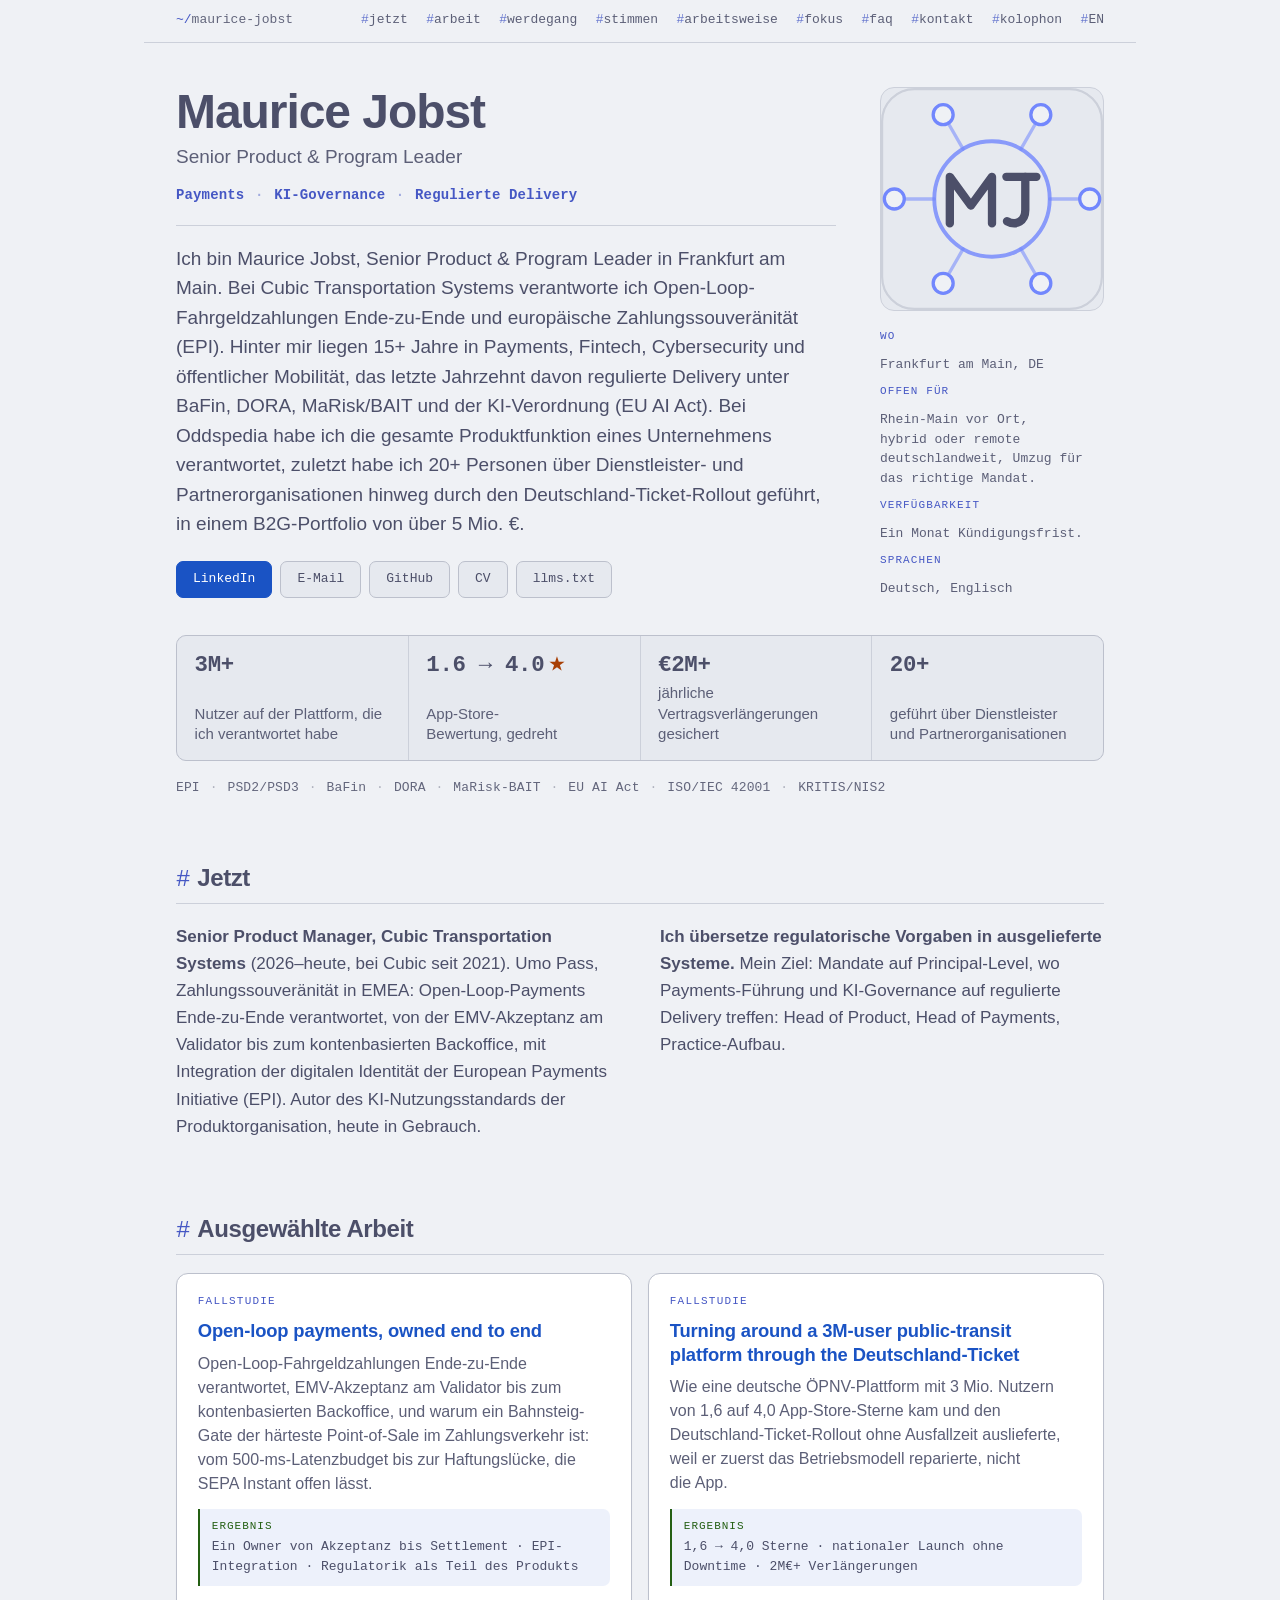
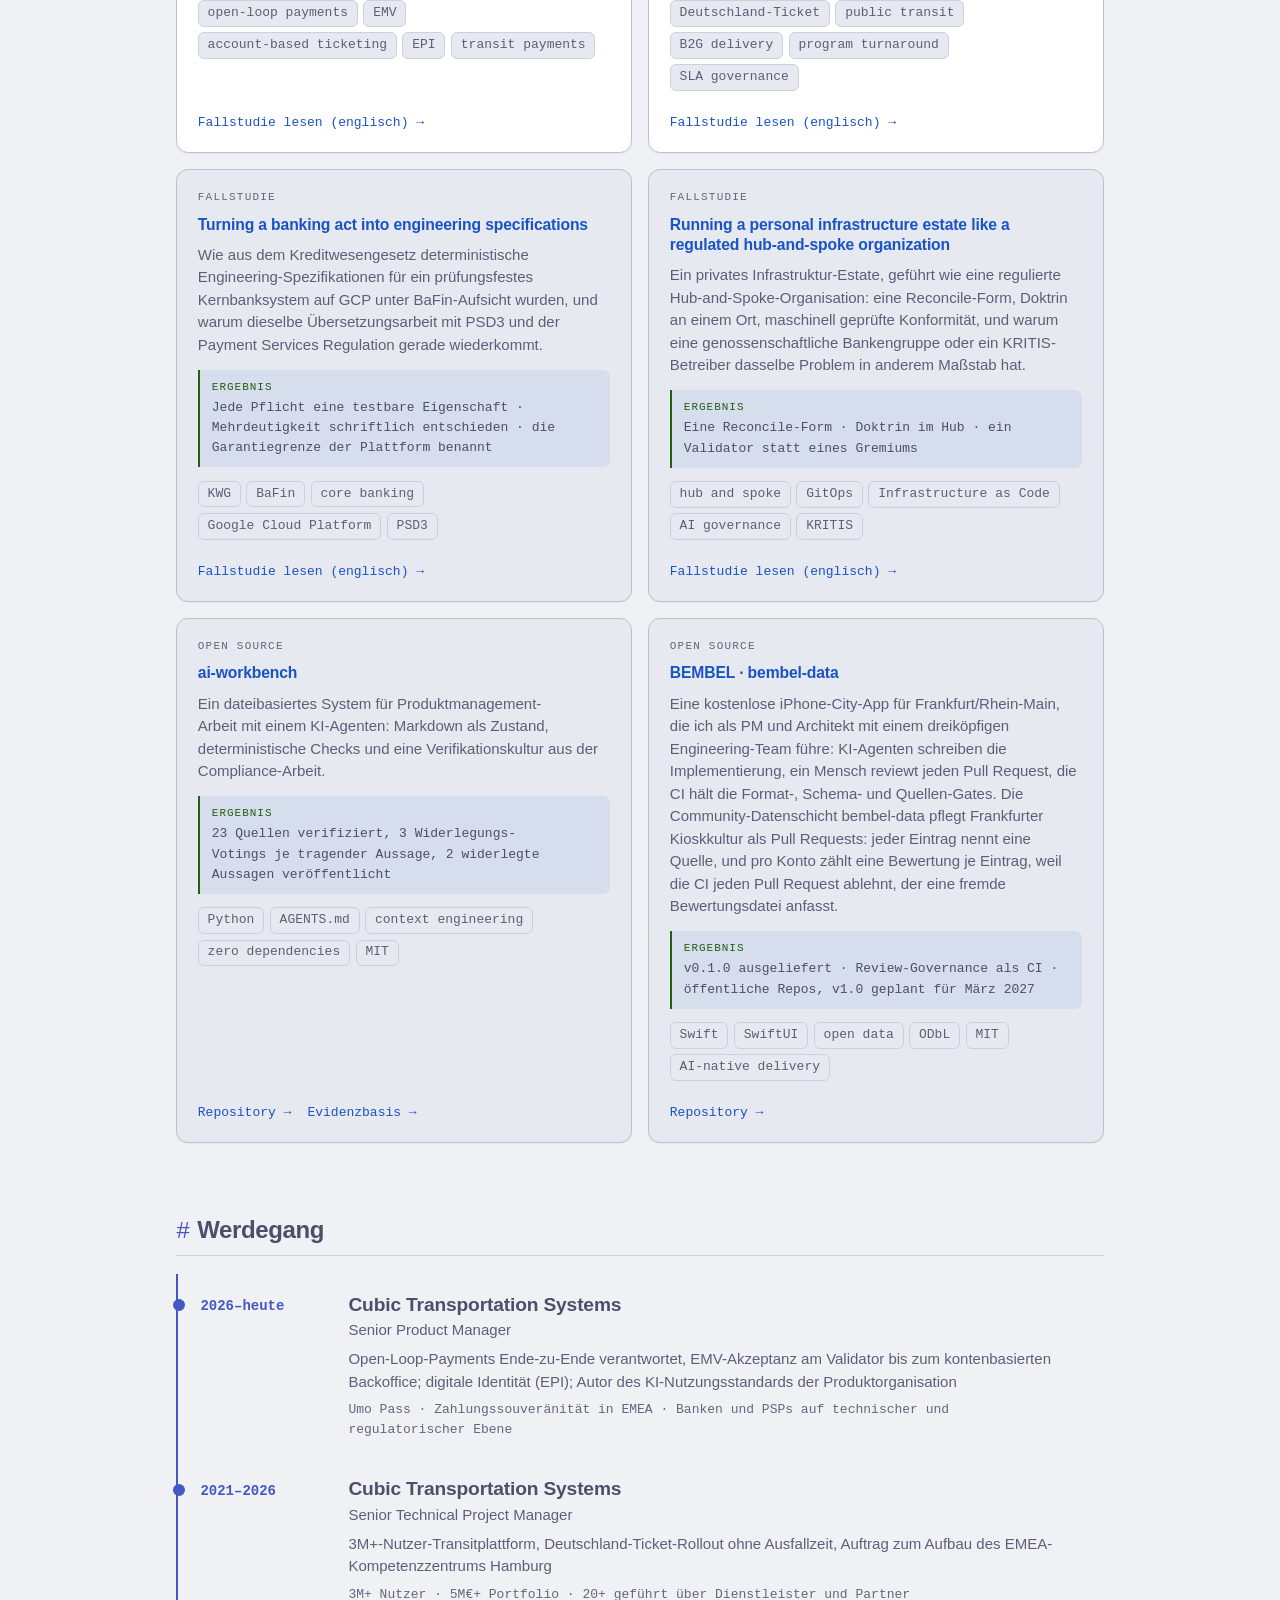
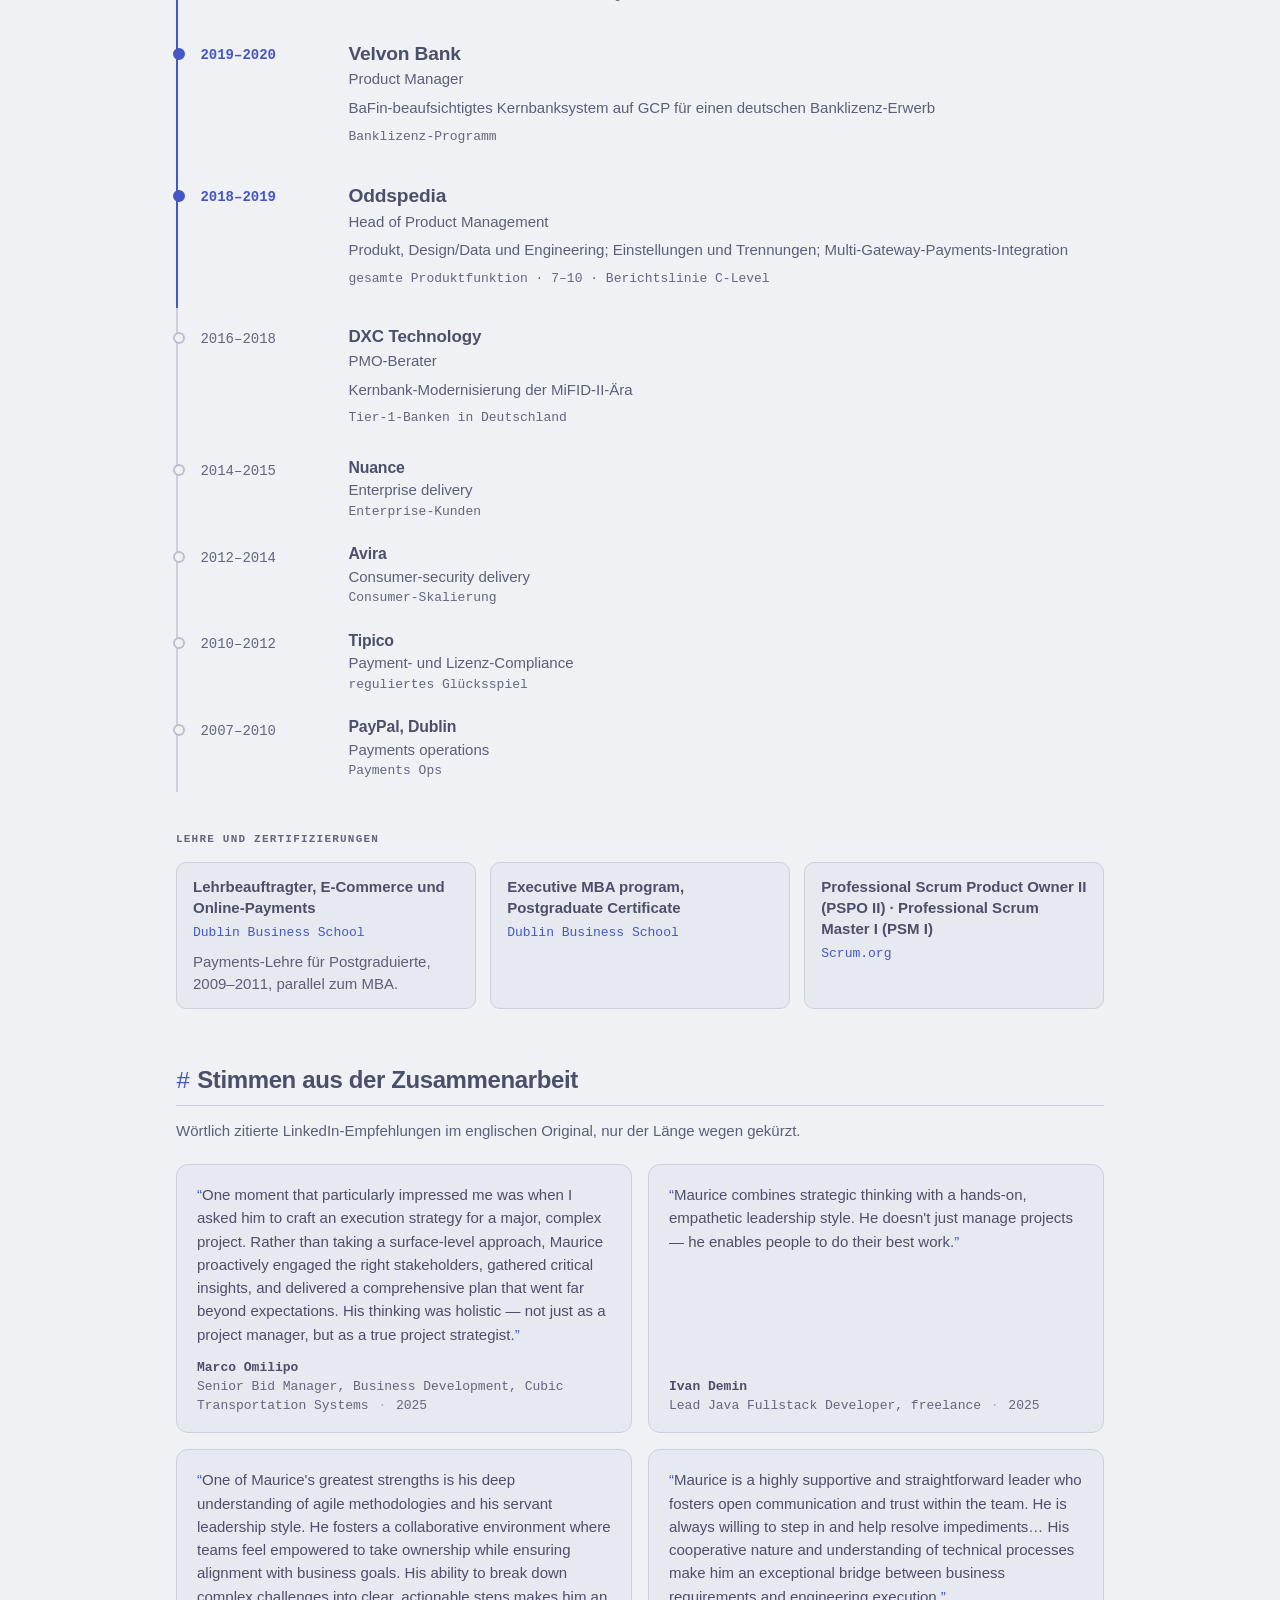
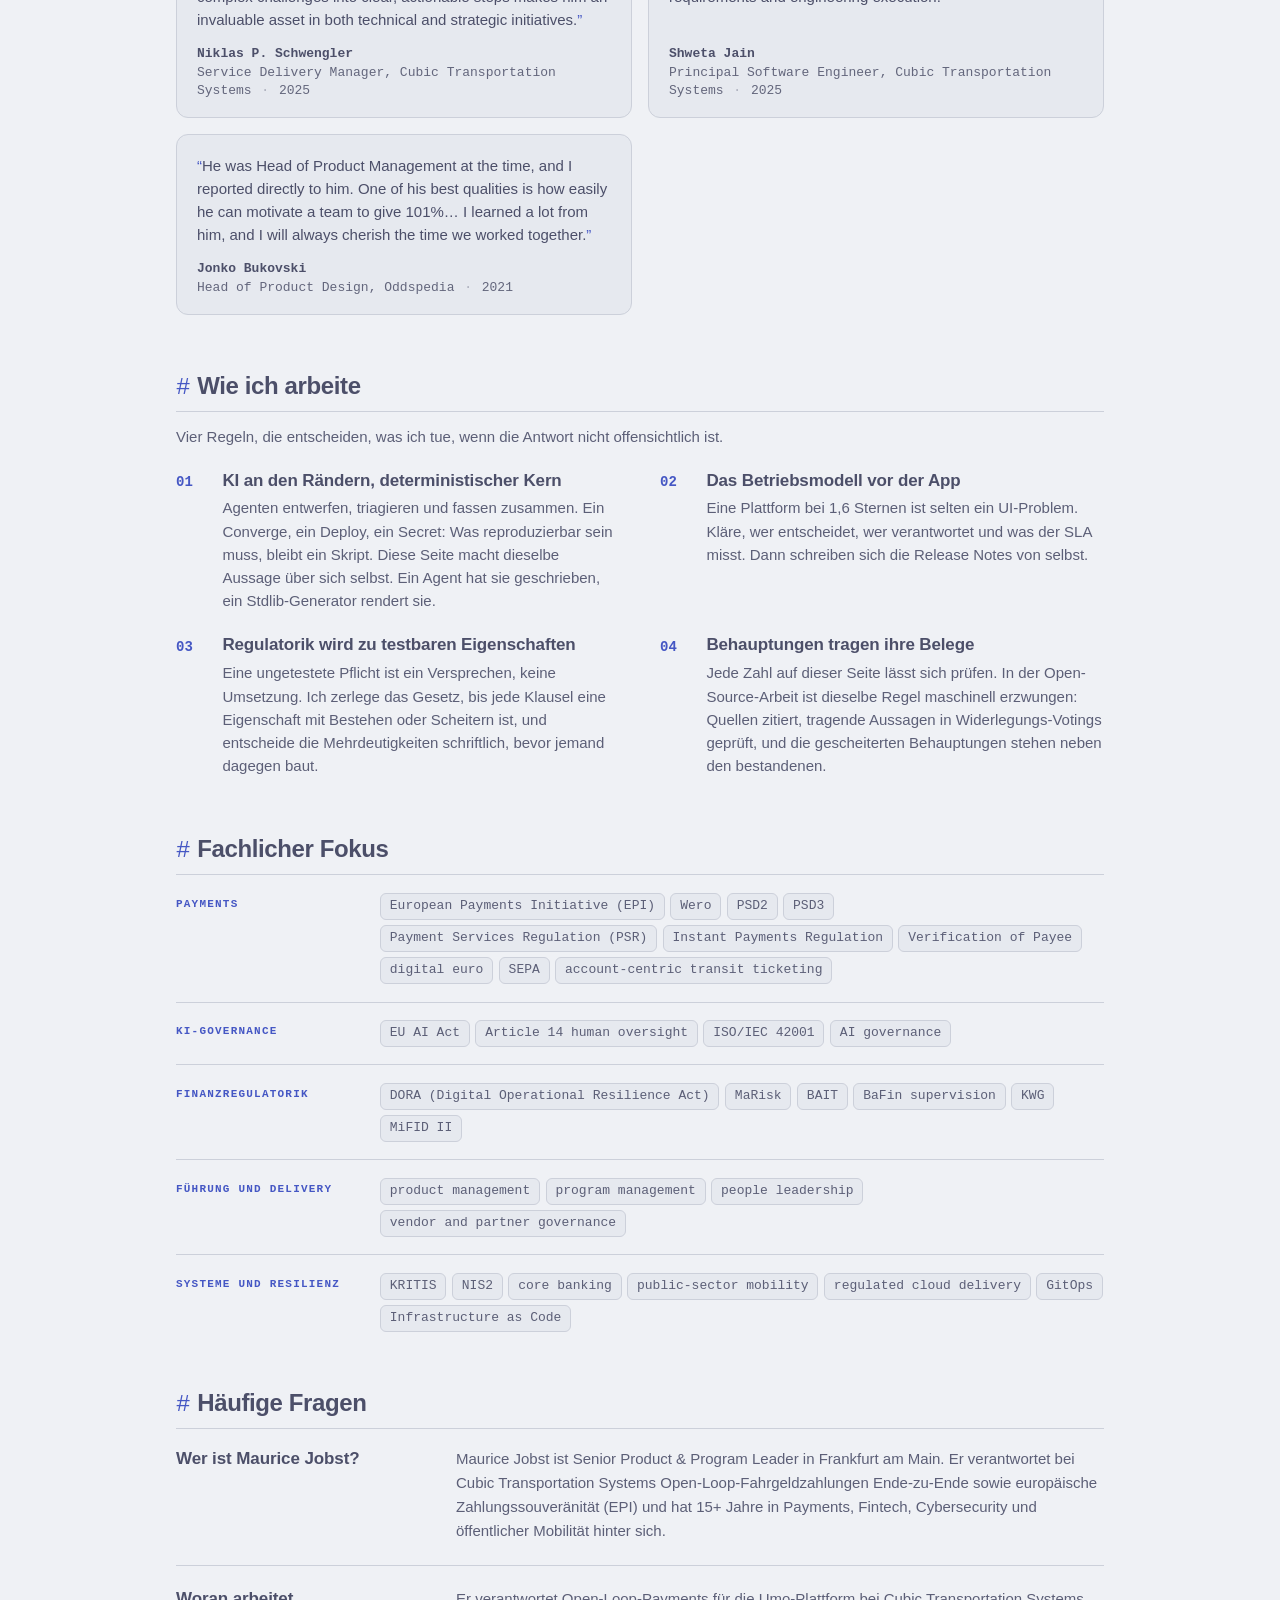
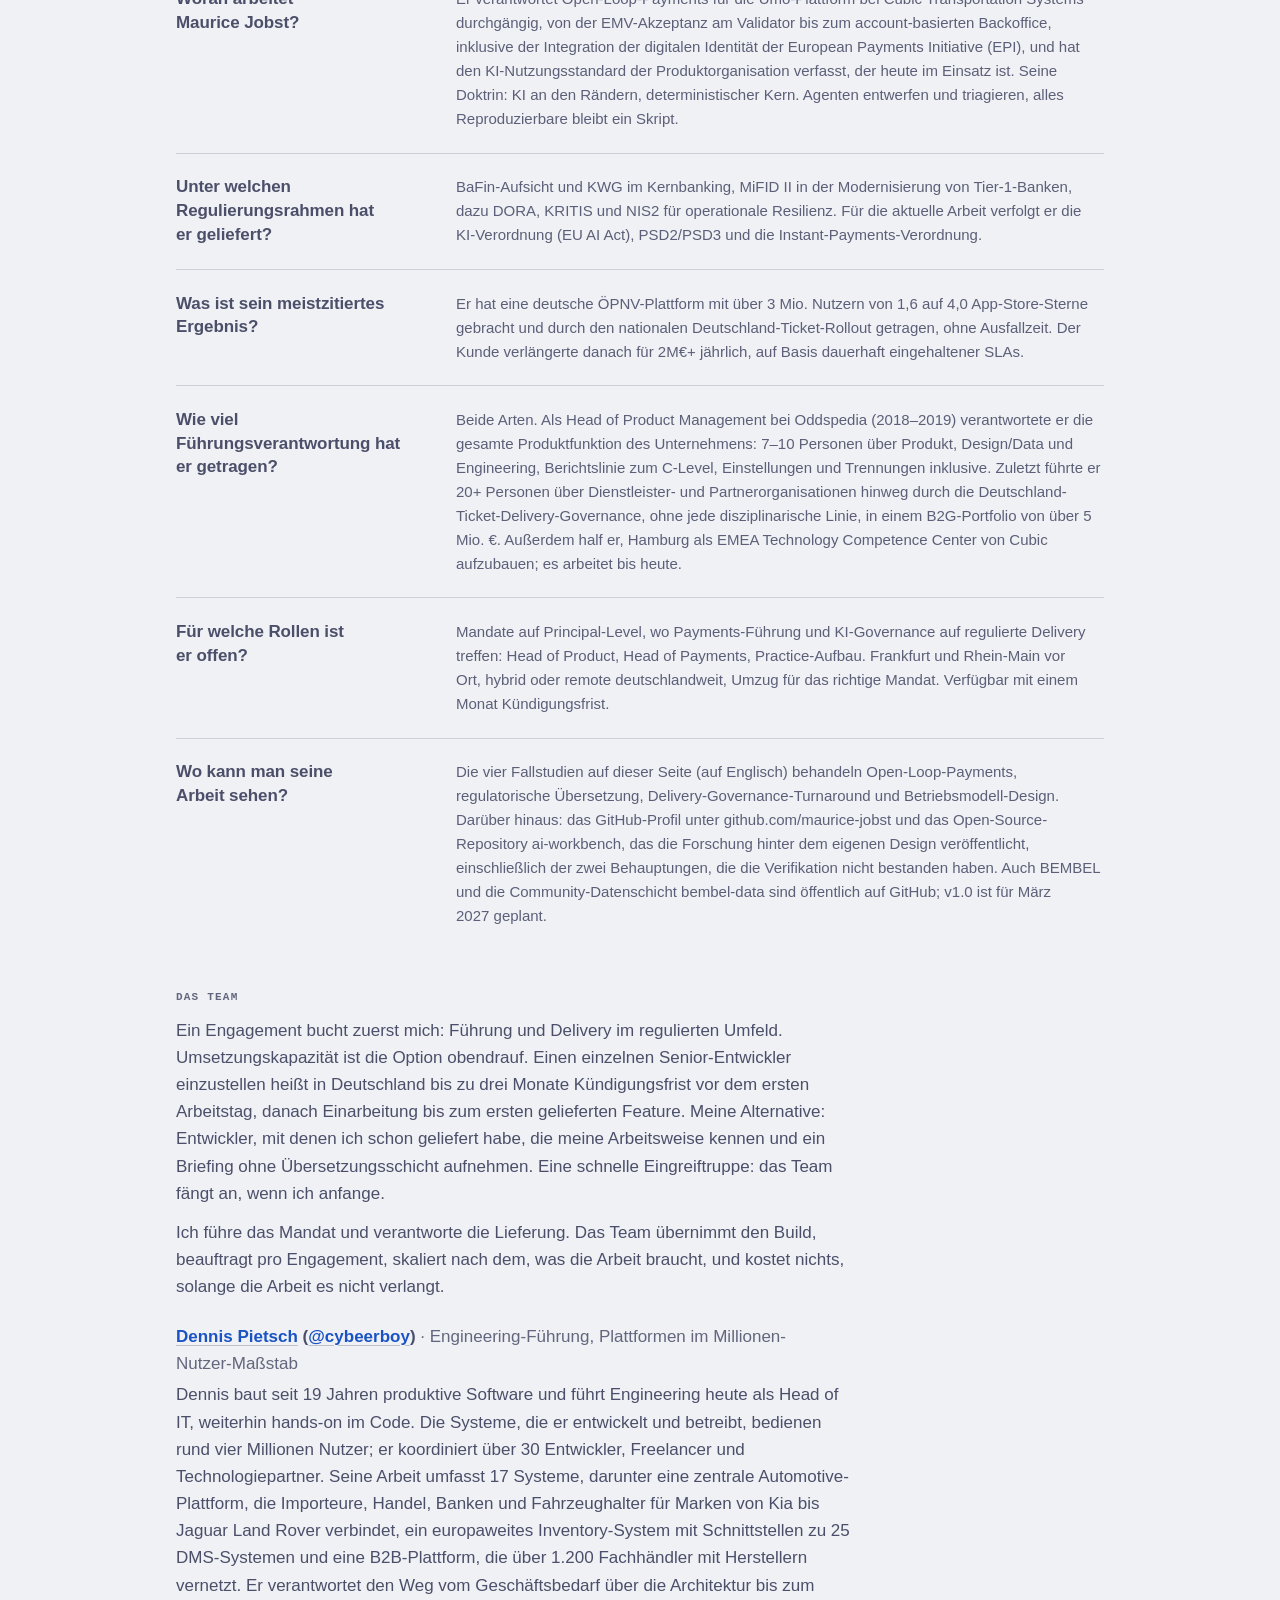
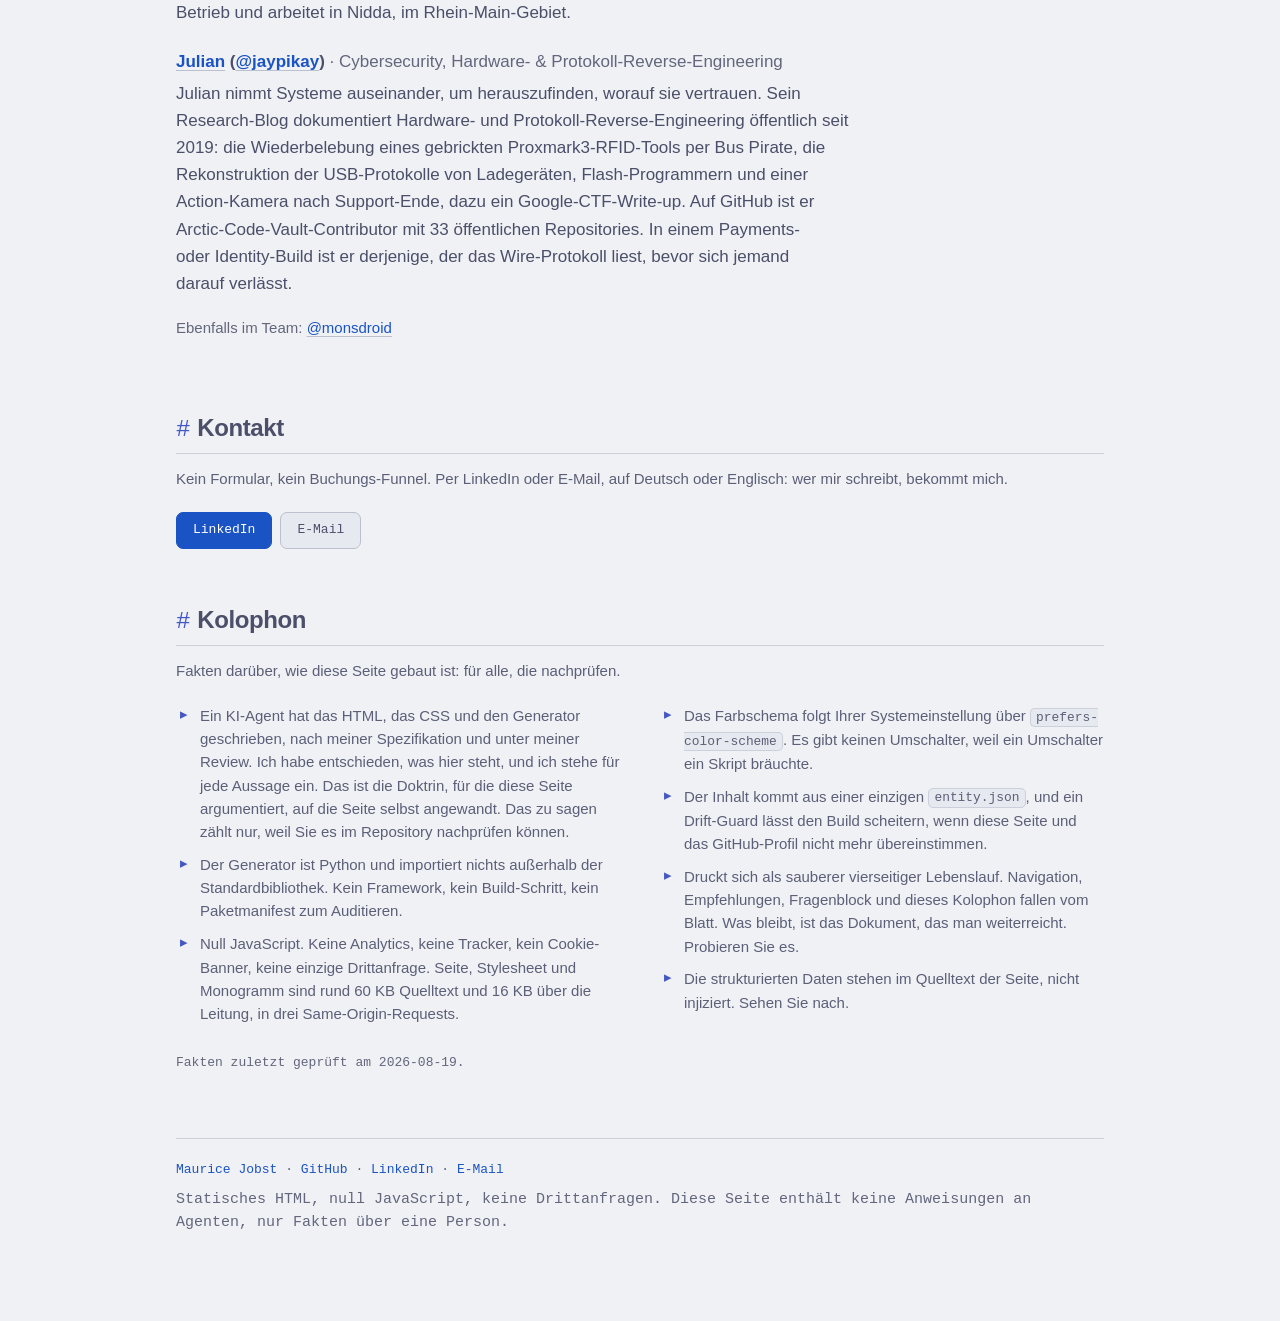
==== commit 7bddf69d: "site: current role as its own timeline entry, accessibility fixes, aligned Now section - Career time" ====
--- a/de/index.html
+++ b/de/index.html
@@ -254,7 +254,7 @@
 <p class="stamp"><span>EPI</span> <i>·</i> <span>PSD2/PSD3</span> <i>·</i> <span>BaFin</span> <i>·</i> <span>DORA</span> <i>·</i> <span>MaRisk-BAIT</span> <i>·</i> <span>EU AI Act</span> <i>·</i> <span>ISO/IEC 42001</span> <i>·</i> <span>KRITIS/NIS2</span></p>
 <h2 id="now"><span class="hash">#</span>Jetzt<a class="anchor" href="#now" aria-label="Link to this section">#</a></h2>
 <div class="prose">
-<p><strong>Senior Product Manager, Cubic Transportation Systems</strong> (2026–heute, bei Cubic seit 2021). Umo Pass, Zahlungssouveränität in EMEA: Integration der digitalen Identität der European Payments Initiative (EPI) in kontenbasierte Transit-Infrastruktur.</p>
+<p><strong>Senior Product Manager, Cubic Transportation Systems</strong> (2026–heute, bei Cubic seit 2021). Umo Pass, Zahlungssouveränität in EMEA: Open-Loop-Payments Ende-zu-Ende verantwortet, von der EMV-Akzeptanz am Validator bis zum kontenbasierten Backoffice, mit Integration der digitalen Identität der European Payments Initiative (EPI). Autor des KI-Nutzungsstandards der Produktorganisation, heute in Gebrauch.</p>
 <p><strong>Ich übersetze regulatorische Vorgaben in ausgelieferte Systeme.</strong> Mein Ziel: Mandate auf Principal-Level, wo Payments-Führung und KI-Governance auf regulierte Delivery treffen: Head of Product, Head of Payments, Practice-Aufbau.</p>
 </div>
 <h2 id="work"><span class="hash">#</span>Ausgewählte Arbeit<a class="anchor" href="#work" aria-label="Link to this section">#</a></h2>
@@ -269,8 +269,8 @@
 <article class="card secondary"><p class="kicker">open source</p><h3><a href="https://github.com/maurice-jobst/bembel">BEMBEL · bembel-data</a></h3><p class="card-desc">Eine kostenlose iPhone-City-App für Frankfurt/Rhein-Main, die ich als PM und Architekt mit einem dreiköpfigen Engineering-Team führe: KI-Agenten schreiben die Implementierung, ein Mensch reviewt jeden Pull Request, die CI hält die Format-, Schema- und Quellen-Gates. Die Community-Datenschicht bembel-data pflegt Frankfurter Kioskkultur als Pull Requests: jeder Eintrag nennt eine Quelle, und pro Konto zählt eine Bewertung je Eintrag, weil die CI jeden Pull Request ablehnt, der eine fremde Bewertungsdatei anfasst.</p><p class="outcome"><span>Ergebnis</span> v0.1.0 ausgeliefert · Review-Governance als CI · öffentliche Repos, v1.0 geplant für März 2027</p><ul class="chips"><li>Swift</li><li>SwiftUI</li><li>open data</li><li>ODbL</li><li>MIT</li><li>AI-native delivery</li></ul><p class="card-links"><a href="https://github.com/maurice-jobst/bembel">Repository</a></p></article>
 </div>
 <h2 id="career"><span class="hash">#</span>Werdegang<a class="anchor" href="#career" aria-label="Link to this section">#</a></h2>
-<ol class="timeline"><li class="entry lead"><p class="years"><time>2021–heute</time></p><div class="entry-body"><h3 class="org">Cubic Transportation Systems</h3><p class="role">Senior Technical Project Manager, dann Senior Product Manager</p><p class="note">3M+-Nutzer-Transitplattform, Deutschland-Ticket-Rollout, Open-Loop-Payments durchgängig verantwortet, digitale Identität (EPI), Auftrag zum Aufbau des EMEA-Kompetenzzentrums Hamburg</p><p class="scope">3M+ Nutzer · 5M€+ Portfolio · 20+ geführt über Dienstleister und Partner</p></div></li><li class="entry lead"><p class="years"><time>2019–2020</time></p><div class="entry-body"><h3 class="org">Velvon Bank</h3><p class="role">Product Manager</p><p class="note">BaFin-beaufsichtigtes Kernbanksystem auf GCP für einen deutschen Banklizenz-Erwerb</p><p class="scope">Banklizenz-Programm</p></div></li><li class="entry lead"><p class="years"><time>2018–2019</time></p><div class="entry-body"><h3 class="org">Oddspedia</h3><p class="role">Head of Product Management</p><p class="note">Produkt, Design/Data und Engineering; Einstellungen und Trennungen; Multi-Gateway-Payments-Integration</p><p class="scope">gesamte Produktfunktion · 7–10 · Berichtslinie C-Level</p></div></li><li class="entry standard"><p class="years"><time>2016–2018</time></p><div class="entry-body"><h3 class="org">DXC Technology</h3><p class="role">PMO-Berater</p><p class="note">Kernbank-Modernisierung der MiFID-II-Ära</p><p class="scope">Tier-1-Banken in Deutschland</p></div></li><li class="entry compact"><p class="years"><time>2014–2015</time></p><div class="entry-body"><h3 class="org">Nuance</h3><p class="role">Enterprise delivery</p><p class="scope">Enterprise-Kunden</p></div></li><li class="entry compact"><p class="years"><time>2012–2014</time></p><div class="entry-body"><h3 class="org">Avira</h3><p class="role">Consumer-security delivery</p><p class="scope">Consumer-Skalierung</p></div></li><li class="entry compact"><p class="years"><time>2010–2012</time></p><div class="entry-body"><h3 class="org">Tipico</h3><p class="role">Payment- und Lizenz-Compliance</p><p class="scope">reguliertes Glücksspiel</p></div></li><li class="entry compact"><p class="years"><time>2007–2010</time></p><div class="entry-body"><h3 class="org">PayPal, Dublin</h3><p class="role">Payments operations</p><p class="scope">Payments Ops</p></div></li></ol>
-<h3 class="sub">Lehre und Zertifizierungen</h3><ul class="speaking"><li><p class="what">Lehrbeauftragter, E-Commerce und Online-Payments</p><p class="where">Dublin Business School</p><p class="note">Payments-Lehre für Postgraduierte.</p></li><li><p class="what">Executive MBA program, Postgraduate Certificate</p><p class="where">Dublin Business School</p></li><li><p class="what">Professional Scrum Product Owner II (PSPO II) · Professional Scrum Master I (PSM I)</p><p class="where">Scrum.org</p></li></ul>
+<ol class="timeline"><li class="entry lead"><p class="years"><time>2026–heute</time></p><div class="entry-body"><h3 class="org">Cubic Transportation Systems</h3><p class="role">Senior Product Manager</p><p class="note">Open-Loop-Payments Ende-zu-Ende verantwortet, EMV-Akzeptanz am Validator bis zum kontenbasierten Backoffice; digitale Identität (EPI); Autor des KI-Nutzungsstandards der Produktorganisation</p><p class="scope">Umo Pass · Zahlungssouveränität in EMEA · Banken und PSPs auf technischer und regulatorischer Ebene</p></div></li><li class="entry lead"><p class="years"><time>2021–2026</time></p><div class="entry-body"><h3 class="org">Cubic Transportation Systems</h3><p class="role">Senior Technical Project Manager</p><p class="note">3M+-Nutzer-Transitplattform, Deutschland-Ticket-Rollout ohne Ausfallzeit, Auftrag zum Aufbau des EMEA-Kompetenzzentrums Hamburg</p><p class="scope">3M+ Nutzer · 5M€+ Portfolio · 20+ geführt über Dienstleister und Partner</p></div></li><li class="entry lead"><p class="years"><time>2019–2020</time></p><div class="entry-body"><h3 class="org">Velvon Bank</h3><p class="role">Product Manager</p><p class="note">BaFin-beaufsichtigtes Kernbanksystem auf GCP für einen deutschen Banklizenz-Erwerb</p><p class="scope">Banklizenz-Programm</p></div></li><li class="entry lead"><p class="years"><time>2018–2019</time></p><div class="entry-body"><h3 class="org">Oddspedia</h3><p class="role">Head of Product Management</p><p class="note">Produkt, Design/Data und Engineering; Einstellungen und Trennungen; Multi-Gateway-Payments-Integration</p><p class="scope">gesamte Produktfunktion · 7–10 · Berichtslinie C-Level</p></div></li><li class="entry standard"><p class="years"><time>2016–2018</time></p><div class="entry-body"><h3 class="org">DXC Technology</h3><p class="role">PMO-Berater</p><p class="note">Kernbank-Modernisierung der MiFID-II-Ära</p><p class="scope">Tier-1-Banken in Deutschland</p></div></li><li class="entry compact"><p class="years"><time>2014–2015</time></p><div class="entry-body"><h3 class="org">Nuance</h3><p class="role">Enterprise delivery</p><p class="scope">Enterprise-Kunden</p></div></li><li class="entry compact"><p class="years"><time>2012–2014</time></p><div class="entry-body"><h3 class="org">Avira</h3><p class="role">Consumer-security delivery</p><p class="scope">Consumer-Skalierung</p></div></li><li class="entry compact"><p class="years"><time>2010–2012</time></p><div class="entry-body"><h3 class="org">Tipico</h3><p class="role">Payment- und Lizenz-Compliance</p><p class="scope">reguliertes Glücksspiel</p></div></li><li class="entry compact"><p class="years"><time>2007–2010</time></p><div class="entry-body"><h3 class="org">PayPal, Dublin</h3><p class="role">Payments operations</p><p class="scope">Payments Ops</p></div></li></ol>
+<h3 class="sub">Lehre und Zertifizierungen</h3><ul class="speaking"><li><p class="what">Lehrbeauftragter, E-Commerce und Online-Payments</p><p class="where">Dublin Business School</p><p class="note">Payments-Lehre für Postgraduierte, 2009–2011, parallel zum MBA.</p></li><li><p class="what">Executive MBA program, Postgraduate Certificate</p><p class="where">Dublin Business School</p></li><li><p class="what">Professional Scrum Product Owner II (PSPO II) · Professional Scrum Master I (PSM I)</p><p class="where">Scrum.org</p></li></ul>
 <h2 id="voices"><span class="hash">#</span>Stimmen aus der Zusammenarbeit<a class="anchor" href="#voices" aria-label="Link to this section">#</a></h2><p class="section-note">Wörtlich zitierte LinkedIn-Empfehlungen im englischen Original, nur der Länge wegen gekürzt.</p><div class="quotes"><figure class="quote"><blockquote><p>One moment that particularly impressed me was when I asked him to craft an execution strategy for a major, complex project. Rather than taking a surface-level approach, Maurice proactively engaged the right stakeholders, gathered critical insights, and delivered a comprehensive plan that went far beyond expectations. His thinking was holistic — not just as a project manager, but as a true project strategist.</p></blockquote><figcaption><b>Marco Omilipo</b><span>Senior Bid Manager, Business Development, Cubic Transportation Systems <i>·</i> 2025</span></figcaption></figure><figure class="quote"><blockquote><p>Maurice combines strategic thinking with a hands-on, empathetic leadership style. He doesn&#x27;t just manage projects — he enables people to do their best work.</p></blockquote><figcaption><b>Ivan Demin</b><span>Lead Java Fullstack Developer, freelance <i>·</i> 2025</span></figcaption></figure><figure class="quote"><blockquote><p>One of Maurice&#x27;s greatest strengths is his deep understanding of agile methodologies and his servant leadership style. He fosters a collaborative environment where teams feel empowered to take ownership while ensuring alignment with business goals. His ability to break down complex challenges into clear, actionable steps makes him an invaluable asset in both technical and strategic initiatives.</p></blockquote><figcaption><b>Niklas P. Schwengler</b><span>Service Delivery Manager, Cubic Transportation Systems <i>·</i> 2025</span></figcaption></figure><figure class="quote"><blockquote><p>Maurice is a highly supportive and straightforward leader who fosters open communication and trust within the team. He is always willing to step in and help resolve impediments… His cooperative nature and understanding of technical processes make him an exceptional bridge between business requirements and engineering execution.</p></blockquote><figcaption><b>Shweta Jain</b><span>Principal Software Engineer, Cubic Transportation Systems <i>·</i> 2025</span></figcaption></figure><figure class="quote"><blockquote><p>He was Head of Product Management at the time, and I reported directly to him. One of his best qualities is how easily he can motivate a team to give 101%… I learned a lot from him, and I will always cherish the time we worked together.</p></blockquote><figcaption><b>Jonko Bukovski</b><span>Head of Product Design, Oddspedia <i>·</i> 2021</span></figcaption></figure></div>
 <h2 id="approach"><span class="hash">#</span>Wie ich arbeite<a class="anchor" href="#approach" aria-label="Link to this section">#</a></h2>
 <p class="section-note">Vier Regeln, die entscheiden, was ich tue, wenn die Antwort nicht offensichtlich ist.</p>
@@ -317,7 +317,7 @@
 <li>Null JavaScript. Keine Analytics, keine Tracker, kein Cookie-Banner, keine einzige Drittanfrage. Seite, Stylesheet und Monogramm sind rund 60 KB Quelltext und 16 KB über die Leitung, in drei Same-Origin-Requests.</li>
 <li>Das Farbschema folgt Ihrer Systemeinstellung über <code>prefers-color-scheme</code>. Es gibt keinen Umschalter, weil ein Umschalter ein Skript bräuchte.</li>
 <li>Der Inhalt kommt aus einer einzigen <code>entity.json</code>, und ein Drift-Guard lässt den Build scheitern, wenn diese Seite und das GitHub-Profil nicht mehr übereinstimmen.</li>
-<li>Druckt sich als sauberer fünfseitiger Lebenslauf (Deutsch läuft länger). Navigation, Empfehlungen, Fragenblock und dieses Kolophon fallen vom Blatt. Was bleibt, ist das Dokument, das man weiterreicht. Probieren Sie es.</li>
+<li>Druckt sich als sauberer vierseitiger Lebenslauf. Navigation, Empfehlungen, Fragenblock und dieses Kolophon fallen vom Blatt. Was bleibt, ist das Dokument, das man weiterreicht. Probieren Sie es.</li>
 <li>Die strukturierten Daten stehen im Quelltext der Seite, nicht injiziert. Sehen Sie nach.</li>
 </ul>
 <p class="updated">Fakten zuletzt geprüft am <time datetime="2026-08-19">2026-08-19</time>.</p>
--- a/assets/styles.css
+++ b/assets/styles.css
@@ -53,7 +53,7 @@
   /* green, darkened from Latte's #40a02b (2.96) far enough to clear AA on the
      soft background too — it labels the outcome block inside a secondary card,
      which is the darkest surface it lands on */
-  --ok: #2b7019;             /* 5.41 on base, 5.03 on soft                    */
+  --ok: #245f13;             /* 5.41 on base, 5.03 on soft                    */
   --accent-soft: rgba(26, 83, 196, 0.08);
   --accent-2-soft: rgba(69, 87, 196, 0.10);
   --on-accent: #ffffff;      /* 6.82 on --accent                              */
@@ -140,6 +140,11 @@
 
 a { color: var(--accent); text-decoration: none; }
 a:hover { text-decoration: underline; }
+/* Links inside running prose carry an underline so colour is not the only cue. */
+.article p a, .article li a, .bench a, .qa dd a, .colophon a, .section-note a {
+  text-decoration: underline; text-decoration-thickness: 1px; text-underline-offset: 0.18em; text-decoration-color: var(--border);
+}
+.article p a:hover, .article li a:hover, .bench a:hover, .qa dd a:hover, .colophon a:hover, .section-note a:hover { text-decoration-color: currentColor; }
 :focus-visible {
   outline: 2px solid var(--accent);
   outline-offset: 3px;
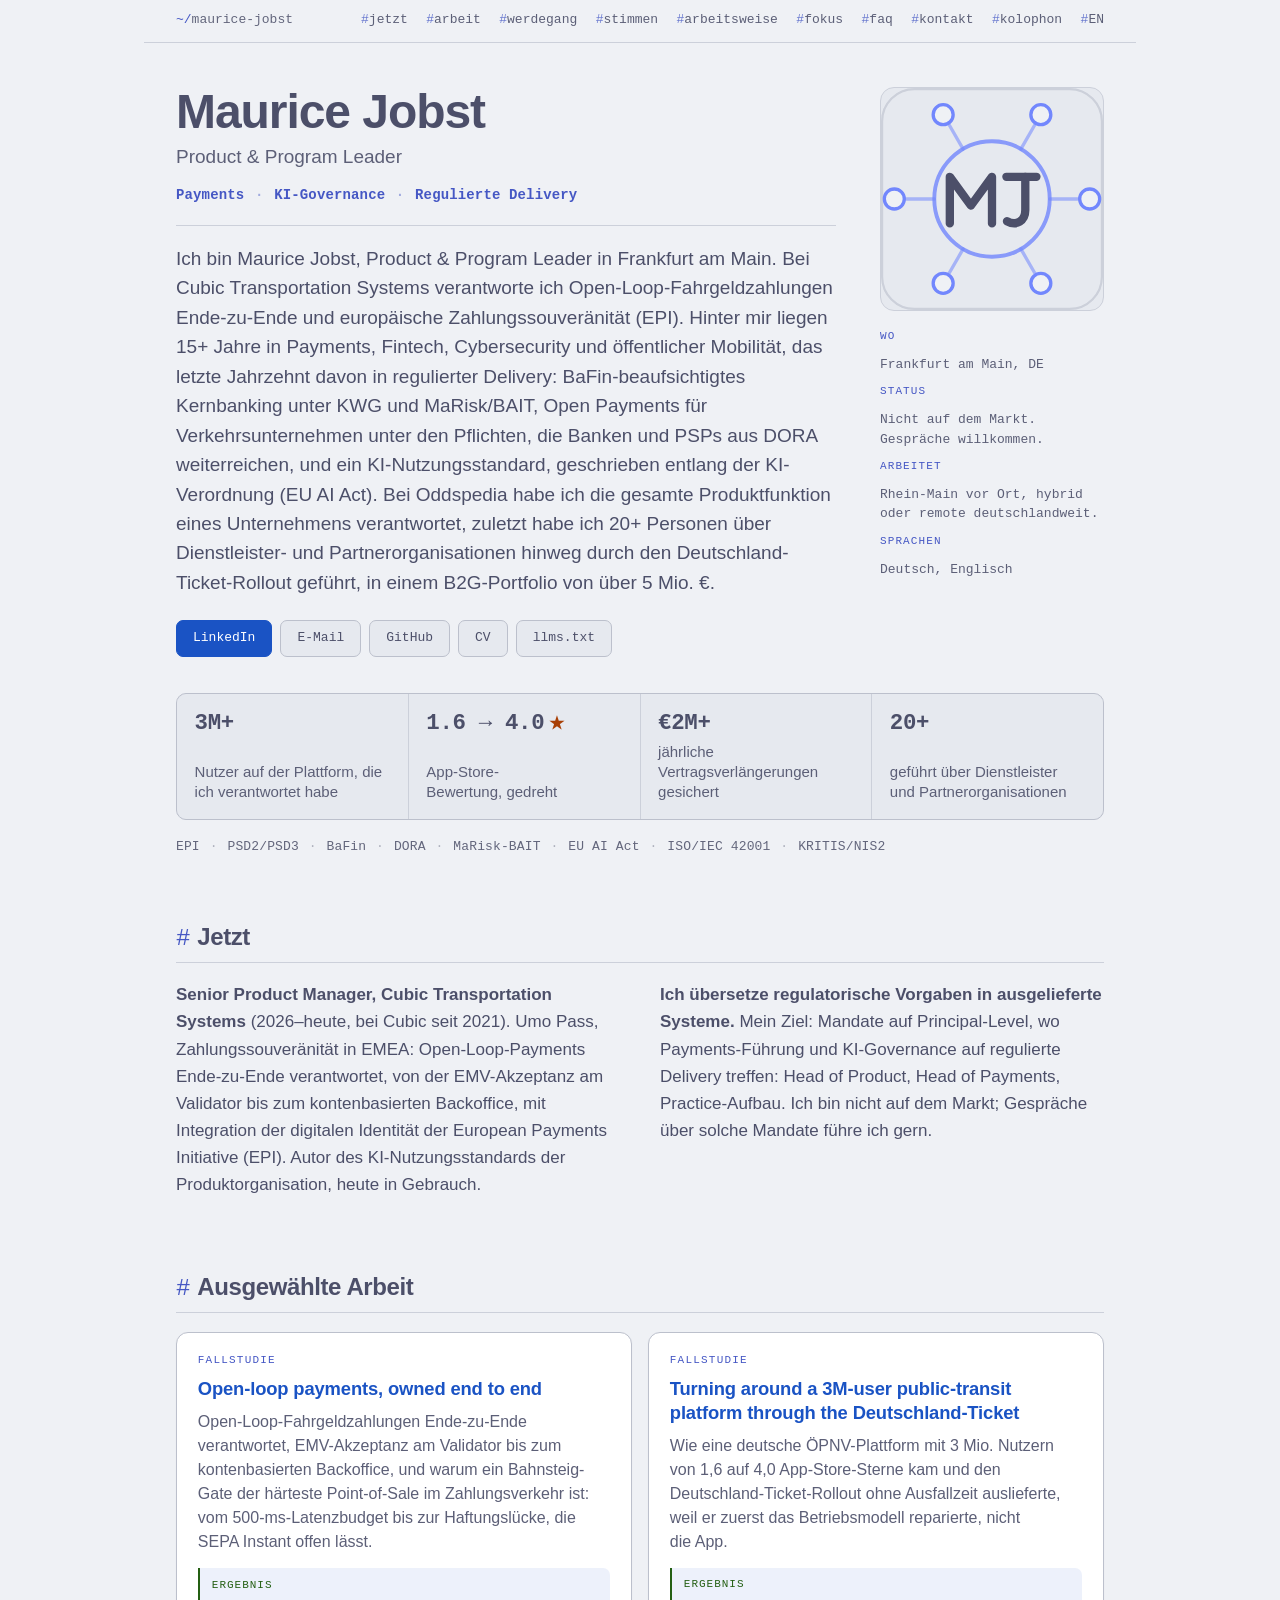
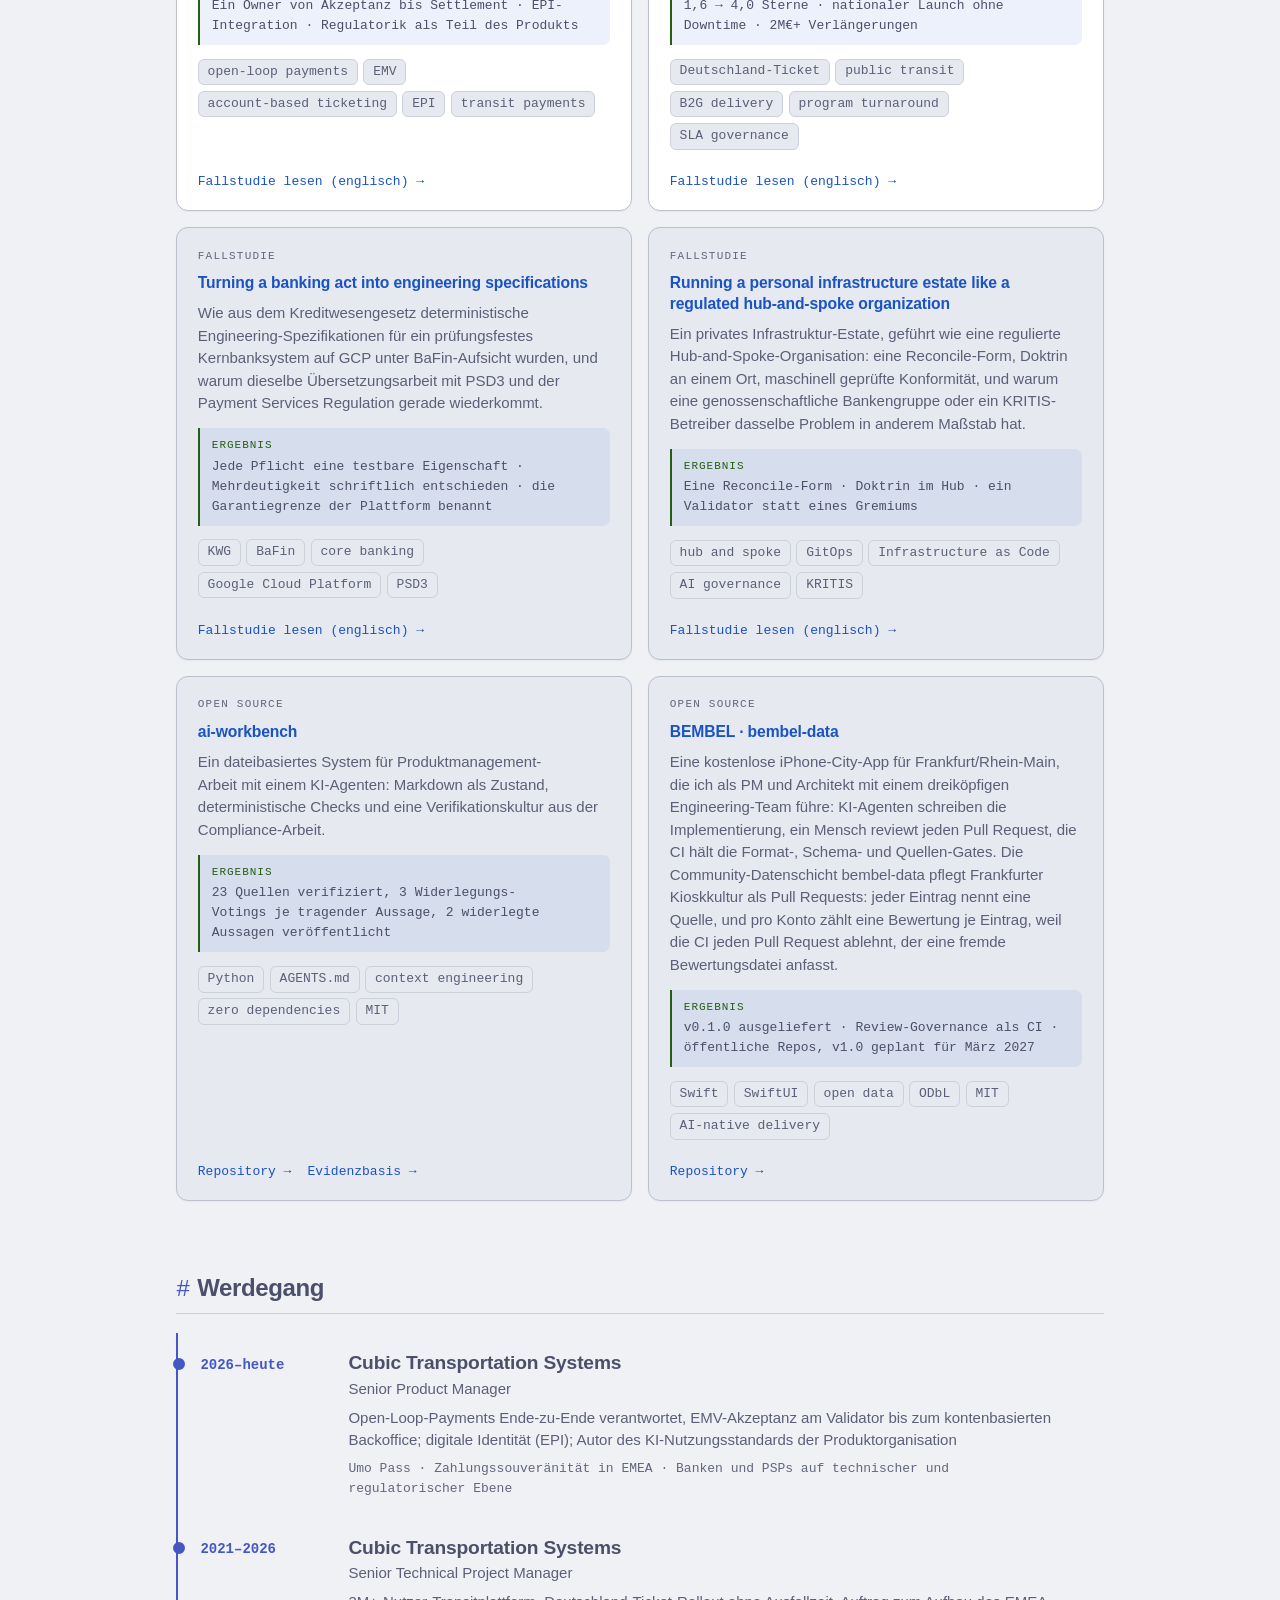
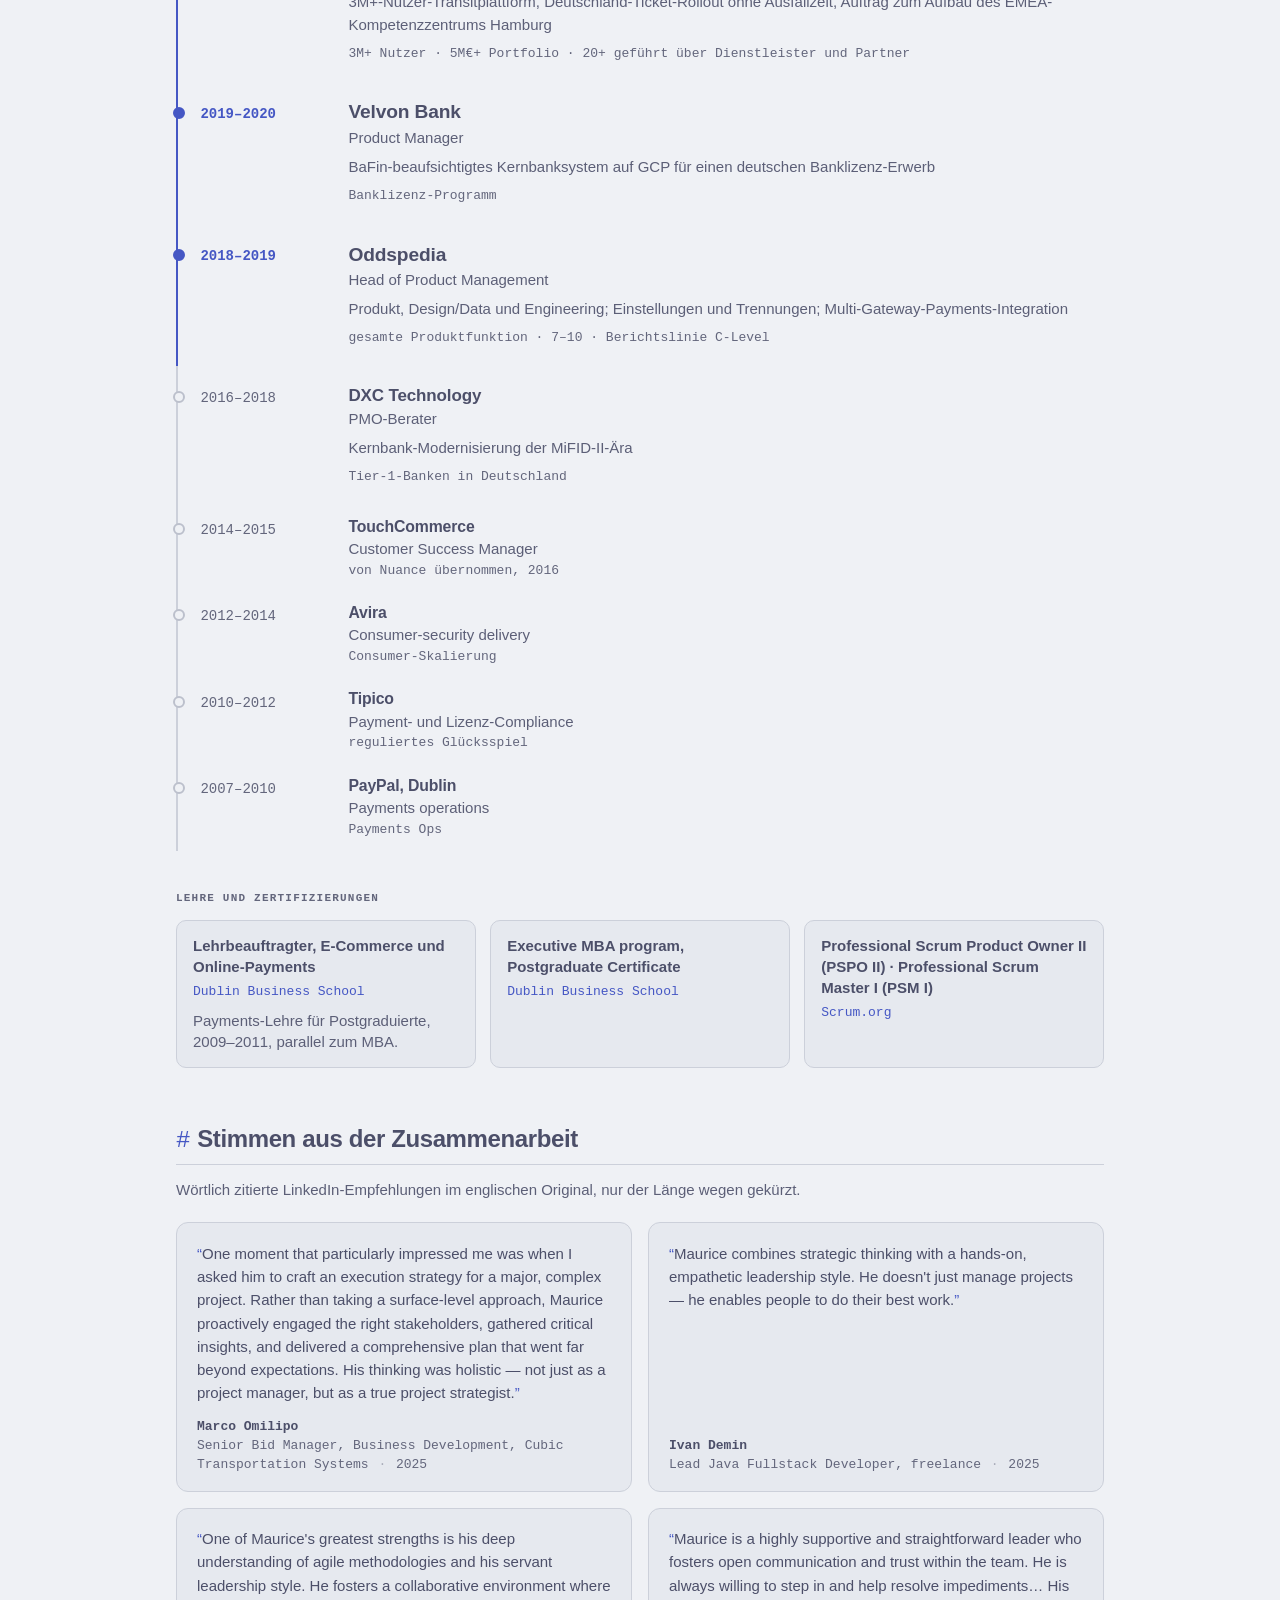
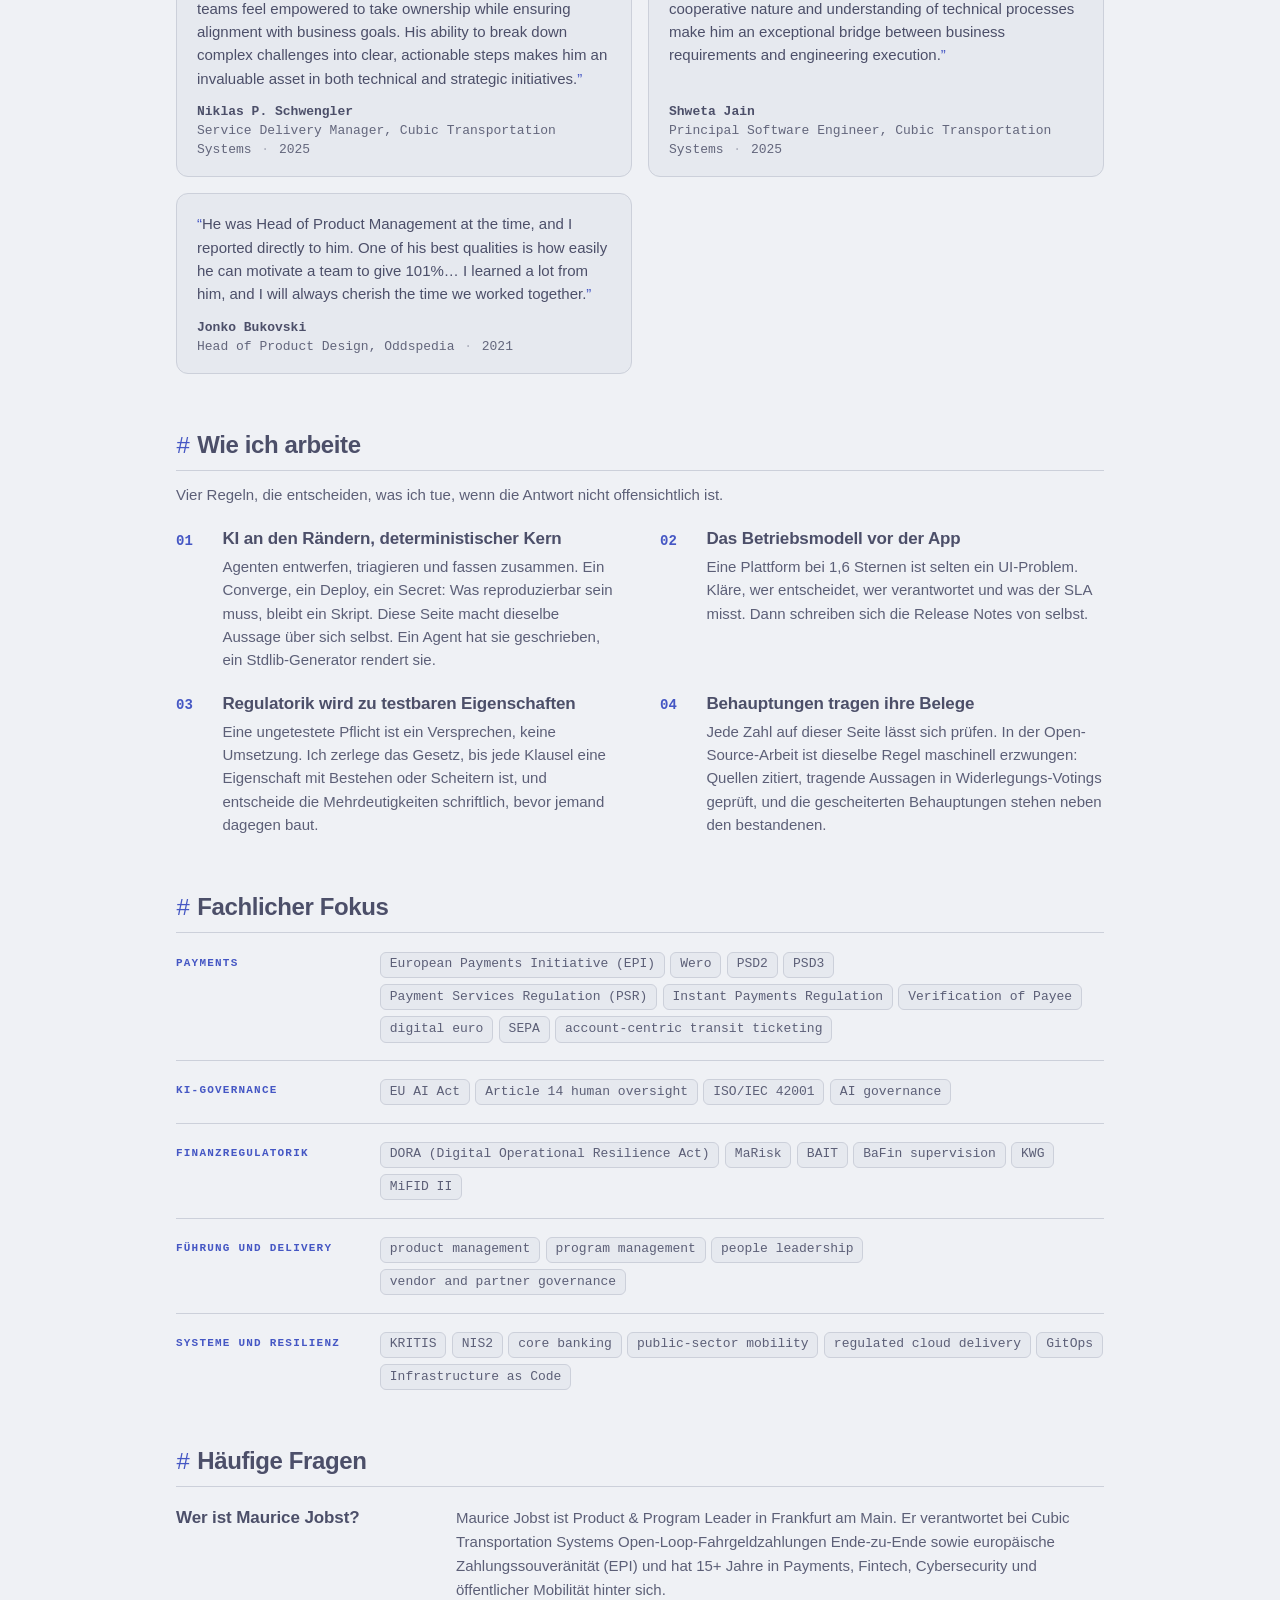
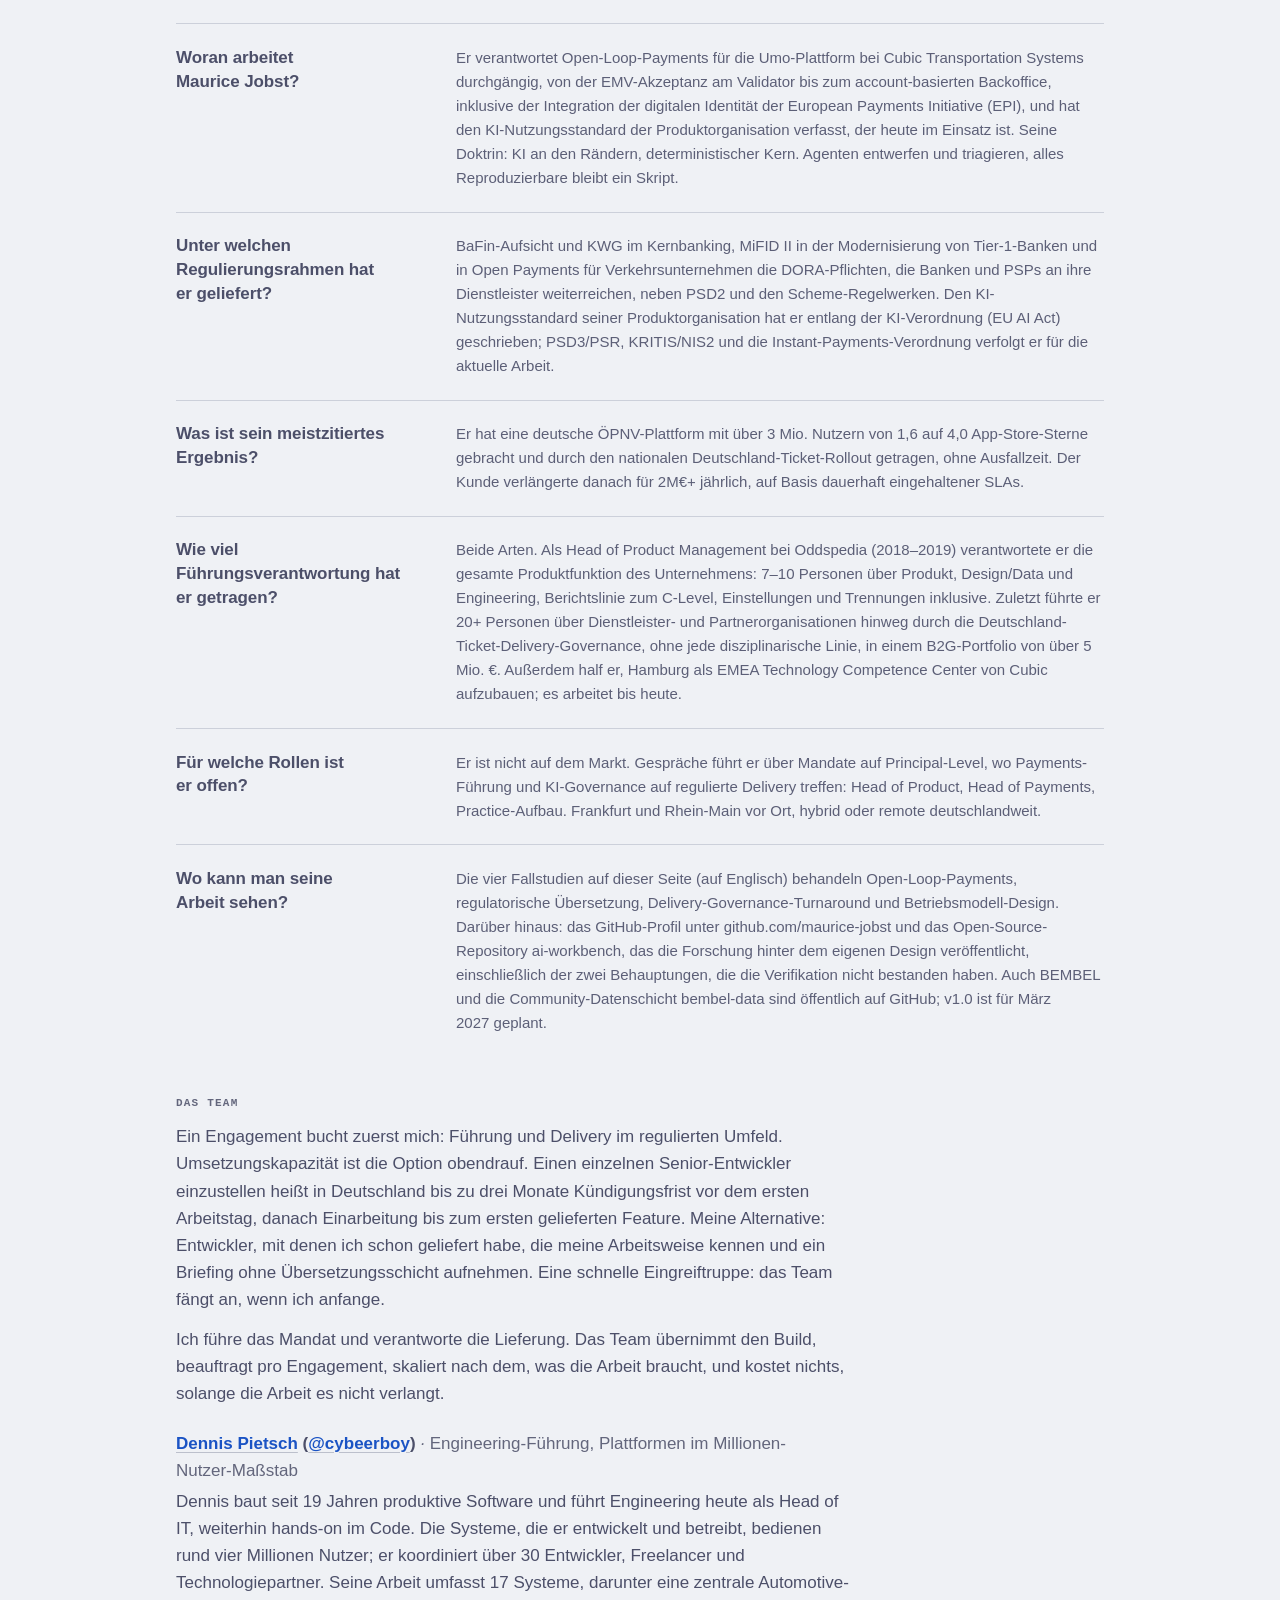
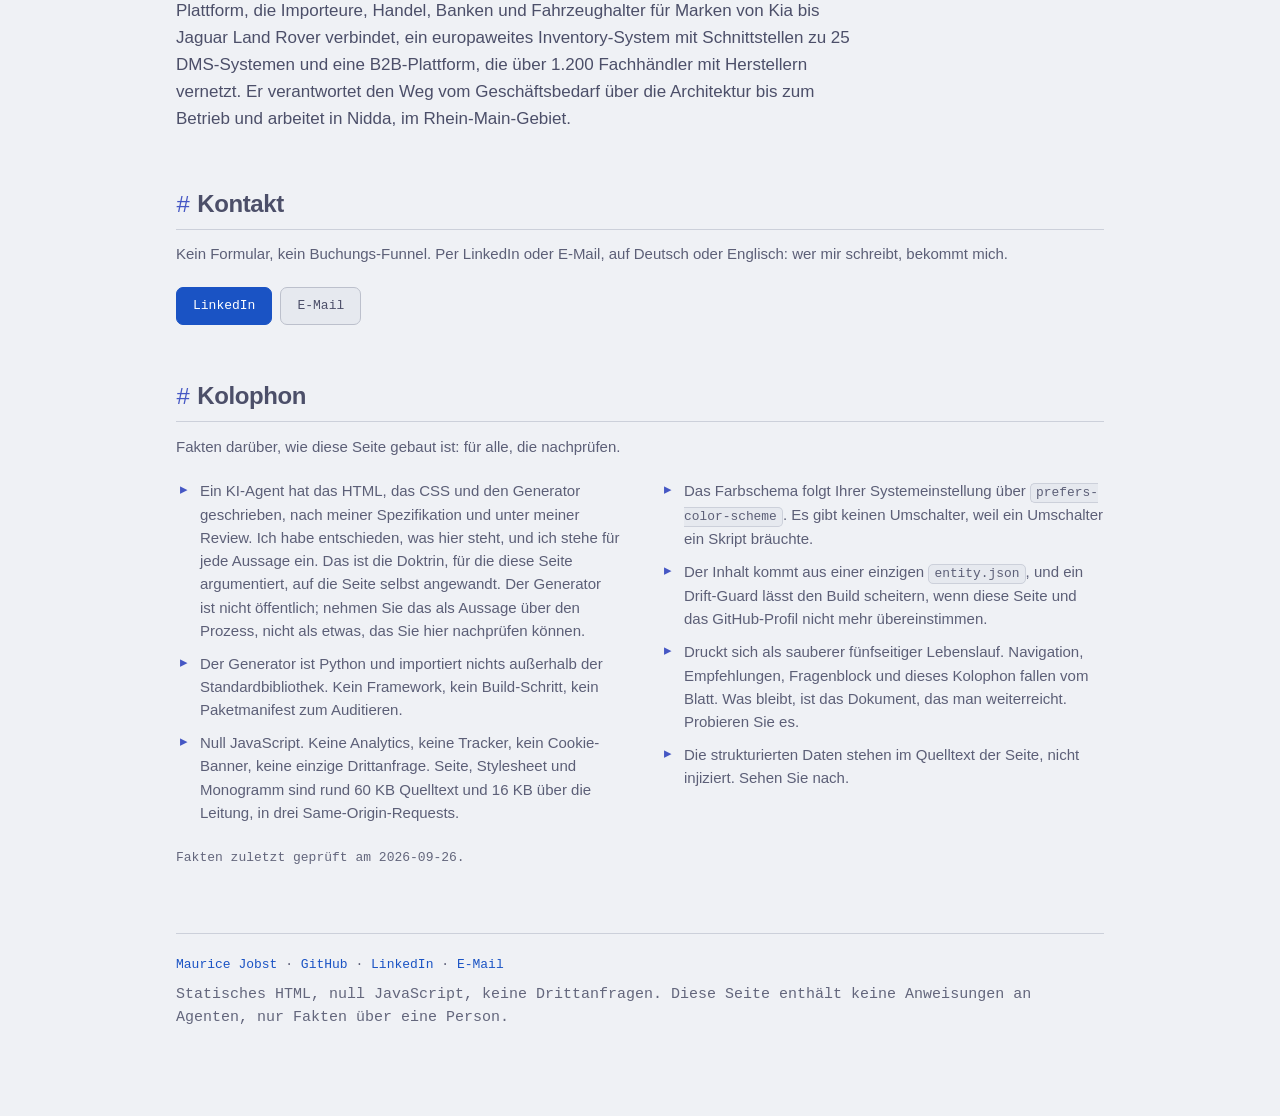
==== commit b901a6fc: "site: title, not-on-the-market wording, precise regulatory claims, TouchCommerce, bench trimmed - Ro" ====
--- a/de/index.html
+++ b/de/index.html
@@ -3,8 +3,8 @@
 <head>
 <meta charset="utf-8">
 <meta name="viewport" content="width=device-width, initial-scale=1">
-<title>Maurice Jobst · Senior Product &amp; Program Leader</title>
-<meta name="description" content="Maurice Jobst ist Senior Product &amp; Program Leader in Frankfurt am Main und arbeitet bei Cubic Transportation Systems an europäischer Zahlungssouveränität (EPI): 15+ Jahre Payments, Fintech, Cybersecurity und regulierte Delivery.">
+<title>Maurice Jobst · Product &amp; Program Leader</title>
+<meta name="description" content="Maurice Jobst ist Product &amp; Program Leader in Frankfurt am Main und arbeitet bei Cubic Transportation Systems an europäischer Zahlungssouveränität (EPI): 15+ Jahre Payments, Fintech, Cybersecurity und regulierte Delivery.">
 <link rel="canonical" href="https://maurice-jobst.github.io/de/">
 <link rel="alternate" hreflang="en" href="https://maurice-jobst.github.io/">
 <link rel="alternate" hreflang="de" href="https://maurice-jobst.github.io/de/">
@@ -12,13 +12,13 @@
 <meta name="author" content="Maurice Jobst">
 <link rel="icon" href="/assets/monogram.svg" type="image/svg+xml">
 <meta property="og:type" content="website">
-<meta property="og:title" content="Maurice Jobst · Senior Product &amp; Program Leader">
-<meta property="og:description" content="Maurice Jobst ist Senior Product &amp; Program Leader in Frankfurt am Main und arbeitet bei Cubic Transportation Systems an europäischer Zahlungssouveränität (EPI): 15+ Jahre Payments, Fintech, Cybersecurity und regulierte Delivery.">
+<meta property="og:title" content="Maurice Jobst · Product &amp; Program Leader">
+<meta property="og:description" content="Maurice Jobst ist Product &amp; Program Leader in Frankfurt am Main und arbeitet bei Cubic Transportation Systems an europäischer Zahlungssouveränität (EPI): 15+ Jahre Payments, Fintech, Cybersecurity und regulierte Delivery.">
 <meta property="og:url" content="https://maurice-jobst.github.io/de/">
 <meta property="og:image" content="https://maurice-jobst.github.io/assets/og.png">
 <meta property="og:image:width" content="1200">
 <meta property="og:image:height" content="630">
-<meta property="og:image:alt" content="Maurice Jobst. Senior Product &amp; Program Leader. Payments, AI Governance, Regulated Delivery. Frankfurt am Main.">
+<meta property="og:image:alt" content="Maurice Jobst. Product &amp; Program Leader. Payments, AI Governance, Regulated Delivery. Frankfurt am Main.">
 <meta property="og:locale" content="de_DE">
 <meta property="og:locale:alternate" content="en_US">
 <meta name="twitter:card" content="summary_large_image">
@@ -36,7 +36,7 @@
       "givenName": "Maurice",
       "familyName": "Jobst",
       "jobTitle": "Senior Product Manager",
-      "description": "Ich bin Maurice Jobst, Senior Product & Program Leader in Frankfurt am Main. Bei Cubic Transportation Systems verantworte ich Open-Loop-Fahrgeldzahlungen Ende-zu-Ende und europäische Zahlungssouveränität (EPI). Hinter mir liegen 15+ Jahre in Payments, Fintech, Cybersecurity und öffentlicher Mobilität, das letzte Jahrzehnt davon regulierte Delivery unter BaFin, DORA, MaRisk/BAIT und der KI-Verordnung (EU AI Act). Bei Oddspedia habe ich die gesamte Produktfunktion eines Unternehmens verantwortet, zuletzt habe ich 20+ Personen über Dienstleister- und Partnerorganisationen hinweg durch den Deutschland-Ticket-Rollout geführt, in einem B2G-Portfolio von über 5 Mio. €.",
+      "description": "Ich bin Maurice Jobst, Product & Program Leader in Frankfurt am Main. Bei Cubic Transportation Systems verantworte ich Open-Loop-Fahrgeldzahlungen Ende-zu-Ende und europäische Zahlungssouveränität (EPI). Hinter mir liegen 15+ Jahre in Payments, Fintech, Cybersecurity und öffentlicher Mobilität, das letzte Jahrzehnt davon in regulierter Delivery: BaFin-beaufsichtigtes Kernbanking unter KWG und MaRisk/BAIT, Open Payments für Verkehrsunternehmen unter den Pflichten, die Banken und PSPs aus DORA weiterreichen, und ein KI-Nutzungsstandard, geschrieben entlang der KI-Verordnung (EU AI Act). Bei Oddspedia habe ich die gesamte Produktfunktion eines Unternehmens verantwortet, zuletzt habe ich 20+ Personen über Dienstleister- und Partnerorganisationen hinweg durch den Deutschland-Ticket-Rollout geführt, in einem B2G-Portfolio von über 5 Mio. €.",
       "url": "https://maurice-jobst.github.io/",
       "mainEntityOfPage": "https://maurice-jobst.github.io/",
       "email": "mailto:maurice.jobst@gmail.com",
@@ -107,10 +107,6 @@
           "name": "Part-time lecturer in e-commerce and online payments, Dublin Business School"
         }
       ],
-      "seeks": {
-        "@type": "Demand",
-        "name": "Mandate auf Principal-Level, wo Payments-Führung und KI-Governance auf regulierte Delivery treffen: Head of Product, Head of Payments, Practice-Aufbau."
-      },
       "sameAs": [
         "https://www.linkedin.com/in/mauricejobst/",
         "https://github.com/maurice-jobst"
@@ -125,21 +121,6 @@
           ],
           "jobTitle": "Engineering-Führung, Plattformen im Millionen-Nutzer-Maßstab",
           "description": "Dennis baut seit 19 Jahren produktive Software und führt Engineering heute als Head of IT, weiterhin hands-on im Code. Die Systeme, die er entwickelt und betreibt, bedienen rund vier Millionen Nutzer; er koordiniert über 30 Entwickler, Freelancer und Technologiepartner. Seine Arbeit umfasst 17 Systeme, darunter eine zentrale Automotive-Plattform, die Importeure, Handel, Banken und Fahrzeughalter für Marken von Kia bis Jaguar Land Rover verbindet, ein europaweites Inventory-System mit Schnittstellen zu 25 DMS-Systemen und eine B2B-Plattform, die über 1.200 Fachhändler mit Herstellern vernetzt. Er verantwortet den Weg vom Geschäftsbedarf über die Architektur bis zum Betrieb und arbeitet in Nidda, im Rhein-Main-Gebiet."
-        },
-        {
-          "@type": "Person",
-          "name": "Julian",
-          "url": "https://goatpr0n.farm/",
-          "sameAs": [
-            "https://github.com/jaypikay"
-          ],
-          "jobTitle": "Cybersecurity, Hardware- & Protokoll-Reverse-Engineering",
-          "description": "Julian nimmt Systeme auseinander, um herauszufinden, worauf sie vertrauen. Sein Research-Blog dokumentiert Hardware- und Protokoll-Reverse-Engineering öffentlich seit 2019: die Wiederbelebung eines gebrickten Proxmark3-RFID-Tools per Bus Pirate, die Rekonstruktion der USB-Protokolle von Ladegeräten, Flash-Programmern und einer Action-Kamera nach Support-Ende, dazu ein Google-CTF-Write-up. Auf GitHub ist er Arctic-Code-Vault-Contributor mit 33 öffentlichen Repositories. In einem Payments- oder Identity-Build ist er derjenige, der das Wire-Protokoll liest, bevor sich jemand darauf verlässt."
-        },
-        {
-          "@type": "Person",
-          "name": "monsdroid",
-          "url": "https://github.com/monsdroid"
         }
       ]
     },
@@ -147,8 +128,8 @@
       "@type": "ProfilePage",
       "@id": "https://maurice-jobst.github.io/de/#page",
       "url": "https://maurice-jobst.github.io/de/",
-      "name": "Maurice Jobst · Senior Product & Program Leader",
-      "description": "Maurice Jobst ist Senior Product & Program Leader in Frankfurt am Main und arbeitet bei Cubic Transportation Systems an europäischer Zahlungssouveränität (EPI): 15+ Jahre Payments, Fintech, Cybersecurity und regulierte Delivery.",
+      "name": "Maurice Jobst · Product & Program Leader",
+      "description": "Maurice Jobst ist Product & Program Leader in Frankfurt am Main und arbeitet bei Cubic Transportation Systems an europäischer Zahlungssouveränität (EPI): 15+ Jahre Payments, Fintech, Cybersecurity und regulierte Delivery.",
       "inLanguage": "de",
       "mainEntity": {
         "@id": "https://maurice-jobst.github.io/#person"
@@ -163,7 +144,7 @@
           "name": "Wer ist Maurice Jobst?",
           "acceptedAnswer": {
             "@type": "Answer",
-            "text": "Maurice Jobst ist Senior Product & Program Leader in Frankfurt am Main. Er verantwortet bei Cubic Transportation Systems Open-Loop-Fahrgeldzahlungen Ende-zu-Ende sowie europäische Zahlungssouveränität (EPI) und hat 15+ Jahre in Payments, Fintech, Cybersecurity und öffentlicher Mobilität hinter sich."
+            "text": "Maurice Jobst ist Product & Program Leader in Frankfurt am Main. Er verantwortet bei Cubic Transportation Systems Open-Loop-Fahrgeldzahlungen Ende-zu-Ende sowie europäische Zahlungssouveränität (EPI) und hat 15+ Jahre in Payments, Fintech, Cybersecurity und öffentlicher Mobilität hinter sich."
           }
         },
         {
@@ -179,7 +160,7 @@
           "name": "Unter welchen Regulierungsrahmen hat er geliefert?",
           "acceptedAnswer": {
             "@type": "Answer",
-            "text": "BaFin-Aufsicht und KWG im Kernbanking, MiFID II in der Modernisierung von Tier-1-Banken, dazu DORA, KRITIS und NIS2 für operationale Resilienz. Für die aktuelle Arbeit verfolgt er die KI-Verordnung (EU AI Act), PSD2/PSD3 und die Instant-Payments-Verordnung."
+            "text": "BaFin-Aufsicht und KWG im Kernbanking, MiFID II in der Modernisierung von Tier-1-Banken und in Open Payments für Verkehrsunternehmen die DORA-Pflichten, die Banken und PSPs an ihre Dienstleister weiterreichen, neben PSD2 und den Scheme-Regelwerken. Den KI-Nutzungsstandard seiner Produktorganisation hat er entlang der KI-Verordnung (EU AI Act) geschrieben; PSD3/PSR, KRITIS/NIS2 und die Instant-Payments-Verordnung verfolgt er für die aktuelle Arbeit."
           }
         },
         {
@@ -203,7 +184,7 @@
           "name": "Für welche Rollen ist er offen?",
           "acceptedAnswer": {
             "@type": "Answer",
-            "text": "Mandate auf Principal-Level, wo Payments-Führung und KI-Governance auf regulierte Delivery treffen: Head of Product, Head of Payments, Practice-Aufbau. Frankfurt und Rhein-Main vor Ort, hybrid oder remote deutschlandweit, Umzug für das richtige Mandat. Verfügbar mit einem Monat Kündigungsfrist."
+            "text": "Er ist nicht auf dem Markt. Gespräche führt er über Mandate auf Principal-Level, wo Payments-Führung und KI-Governance auf regulierte Delivery treffen: Head of Product, Head of Payments, Practice-Aufbau. Frankfurt und Rhein-Main vor Ort, hybrid oder remote deutschlandweit."
           }
         },
         {
@@ -244,7 +225,7 @@
 <a class="skip" href="#main">Zum Inhalt springen</a>
 <main id="main" class="home">
 <nav class="topnav" aria-label="Sections"><div class="row"><span class="brand">maurice-jobst</span><a href="#now">jetzt</a><a href="#work">arbeit</a><a href="#career">werdegang</a><a href="#voices">stimmen</a><a href="#approach">arbeitsweise</a><a href="#focus">fokus</a><a href="#faq">faq</a><a href="#contact">kontakt</a><a href="#colophon">kolophon</a><a href="../" rel="alternate" hreflang="en">EN</a></div></nav>
-<header class="hero"><div class="hero-id"><h1>Maurice Jobst</h1><p class="role">Senior Product &amp; Program Leader</p><p class="rail"><span>Payments</span> <i>·</i> <span>KI-Governance</span> <i>·</i> <span>Regulierte Delivery</span></p><p class="answer">Ich bin Maurice Jobst, Senior Product &amp; Program Leader in Frankfurt am Main. Bei Cubic Transportation Systems verantworte ich Open-Loop-Fahrgeldzahlungen Ende-zu-Ende und europäische Zahlungssouveränität (EPI). Hinter mir liegen 15+ Jahre in Payments, Fintech, Cybersecurity und öffentlicher Mobilität, das letzte Jahrzehnt davon regulierte Delivery unter BaFin, DORA, MaRisk/BAIT und der KI-Verordnung (EU AI Act). Bei Oddspedia habe ich die gesamte Produktfunktion eines Unternehmens verantwortet, zuletzt habe ich 20+ Personen über Dienstleister- und Partnerorganisationen hinweg durch den Deutschland-Ticket-Rollout geführt, in einem B2G-Portfolio von über 5 Mio. €.</p><p class="cta"><a class="btn primary" href="https://www.linkedin.com/in/mauricejobst/">LinkedIn</a><a class="btn" href="mailto:maurice.jobst@gmail.com">E-Mail</a><a class="btn" href="https://github.com/maurice-jobst">GitHub</a><a class="btn" href="../cv.html">CV</a><a class="btn" href="../llms.txt">llms.txt</a></p></div><aside class="hero-side"><img class="portrait mark" src="../assets/monogram.svg" alt="Monogramm für Maurice Jobst: die Buchstaben MJ in einer Hub-and-Spoke-Marke" width="200" height="200"><dl class="at-a-glance"><dt>wo</dt><dd>Frankfurt am Main, DE</dd><dt>offen für</dt><dd>Rhein-Main vor Ort, hybrid oder remote deutschlandweit, Umzug für das richtige Mandat.</dd><dt>verfügbarkeit</dt><dd>Ein Monat Kündigungsfrist.</dd><dt>sprachen</dt><dd>Deutsch, Englisch</dd></dl></aside></header>
+<header class="hero"><div class="hero-id"><h1>Maurice Jobst</h1><p class="role">Product &amp; Program Leader</p><p class="rail"><span>Payments</span> <i>·</i> <span>KI-Governance</span> <i>·</i> <span>Regulierte Delivery</span></p><p class="answer">Ich bin Maurice Jobst, Product &amp; Program Leader in Frankfurt am Main. Bei Cubic Transportation Systems verantworte ich Open-Loop-Fahrgeldzahlungen Ende-zu-Ende und europäische Zahlungssouveränität (EPI). Hinter mir liegen 15+ Jahre in Payments, Fintech, Cybersecurity und öffentlicher Mobilität, das letzte Jahrzehnt davon in regulierter Delivery: BaFin-beaufsichtigtes Kernbanking unter KWG und MaRisk/BAIT, Open Payments für Verkehrsunternehmen unter den Pflichten, die Banken und PSPs aus DORA weiterreichen, und ein KI-Nutzungsstandard, geschrieben entlang der KI-Verordnung (EU AI Act). Bei Oddspedia habe ich die gesamte Produktfunktion eines Unternehmens verantwortet, zuletzt habe ich 20+ Personen über Dienstleister- und Partnerorganisationen hinweg durch den Deutschland-Ticket-Rollout geführt, in einem B2G-Portfolio von über 5 Mio. €.</p><p class="cta"><a class="btn primary" href="https://www.linkedin.com/in/mauricejobst/">LinkedIn</a><a class="btn" href="mailto:maurice.jobst@gmail.com">E-Mail</a><a class="btn" href="https://github.com/maurice-jobst">GitHub</a><a class="btn" href="../cv.html">CV</a><a class="btn" href="../llms.txt">llms.txt</a></p></div><aside class="hero-side"><img class="portrait mark" src="../assets/monogram.svg" alt="Monogramm für Maurice Jobst: die Buchstaben MJ in einer Hub-and-Spoke-Marke" width="200" height="200"><dl class="at-a-glance"><dt>wo</dt><dd>Frankfurt am Main, DE</dd><dt>status</dt><dd>Nicht auf dem Markt. Gespräche willkommen.</dd><dt>arbeitet</dt><dd>Rhein-Main vor Ort, hybrid oder remote deutschlandweit.</dd><dt>sprachen</dt><dd>Deutsch, Englisch</dd></dl></aside></header>
 <ul class="metrics">
 <li><span class="value">3M+</span><span class="label">Nutzer auf der Plattform, die ich verantwortet habe</span></li>
 <li><span class="value">1.6 → 4.0<span class="unit">★</span></span><span class="label">App-Store-Bewertung, gedreht</span></li>
@@ -255,7 +236,7 @@
 <h2 id="now"><span class="hash">#</span>Jetzt<a class="anchor" href="#now" aria-label="Link to this section">#</a></h2>
 <div class="prose">
 <p><strong>Senior Product Manager, Cubic Transportation Systems</strong> (2026–heute, bei Cubic seit 2021). Umo Pass, Zahlungssouveränität in EMEA: Open-Loop-Payments Ende-zu-Ende verantwortet, von der EMV-Akzeptanz am Validator bis zum kontenbasierten Backoffice, mit Integration der digitalen Identität der European Payments Initiative (EPI). Autor des KI-Nutzungsstandards der Produktorganisation, heute in Gebrauch.</p>
-<p><strong>Ich übersetze regulatorische Vorgaben in ausgelieferte Systeme.</strong> Mein Ziel: Mandate auf Principal-Level, wo Payments-Führung und KI-Governance auf regulierte Delivery treffen: Head of Product, Head of Payments, Practice-Aufbau.</p>
+<p><strong>Ich übersetze regulatorische Vorgaben in ausgelieferte Systeme.</strong> Mein Ziel: Mandate auf Principal-Level, wo Payments-Führung und KI-Governance auf regulierte Delivery treffen: Head of Product, Head of Payments, Practice-Aufbau. Ich bin nicht auf dem Markt; Gespräche über solche Mandate führe ich gern.</p>
 </div>
 <h2 id="work"><span class="hash">#</span>Ausgewählte Arbeit<a class="anchor" href="#work" aria-label="Link to this section">#</a></h2>
 <div class="grid lead-row">
@@ -269,7 +250,7 @@
 <article class="card secondary"><p class="kicker">open source</p><h3><a href="https://github.com/maurice-jobst/bembel">BEMBEL · bembel-data</a></h3><p class="card-desc">Eine kostenlose iPhone-City-App für Frankfurt/Rhein-Main, die ich als PM und Architekt mit einem dreiköpfigen Engineering-Team führe: KI-Agenten schreiben die Implementierung, ein Mensch reviewt jeden Pull Request, die CI hält die Format-, Schema- und Quellen-Gates. Die Community-Datenschicht bembel-data pflegt Frankfurter Kioskkultur als Pull Requests: jeder Eintrag nennt eine Quelle, und pro Konto zählt eine Bewertung je Eintrag, weil die CI jeden Pull Request ablehnt, der eine fremde Bewertungsdatei anfasst.</p><p class="outcome"><span>Ergebnis</span> v0.1.0 ausgeliefert · Review-Governance als CI · öffentliche Repos, v1.0 geplant für März 2027</p><ul class="chips"><li>Swift</li><li>SwiftUI</li><li>open data</li><li>ODbL</li><li>MIT</li><li>AI-native delivery</li></ul><p class="card-links"><a href="https://github.com/maurice-jobst/bembel">Repository</a></p></article>
 </div>
 <h2 id="career"><span class="hash">#</span>Werdegang<a class="anchor" href="#career" aria-label="Link to this section">#</a></h2>
-<ol class="timeline"><li class="entry lead"><p class="years"><time>2026–heute</time></p><div class="entry-body"><h3 class="org">Cubic Transportation Systems</h3><p class="role">Senior Product Manager</p><p class="note">Open-Loop-Payments Ende-zu-Ende verantwortet, EMV-Akzeptanz am Validator bis zum kontenbasierten Backoffice; digitale Identität (EPI); Autor des KI-Nutzungsstandards der Produktorganisation</p><p class="scope">Umo Pass · Zahlungssouveränität in EMEA · Banken und PSPs auf technischer und regulatorischer Ebene</p></div></li><li class="entry lead"><p class="years"><time>2021–2026</time></p><div class="entry-body"><h3 class="org">Cubic Transportation Systems</h3><p class="role">Senior Technical Project Manager</p><p class="note">3M+-Nutzer-Transitplattform, Deutschland-Ticket-Rollout ohne Ausfallzeit, Auftrag zum Aufbau des EMEA-Kompetenzzentrums Hamburg</p><p class="scope">3M+ Nutzer · 5M€+ Portfolio · 20+ geführt über Dienstleister und Partner</p></div></li><li class="entry lead"><p class="years"><time>2019–2020</time></p><div class="entry-body"><h3 class="org">Velvon Bank</h3><p class="role">Product Manager</p><p class="note">BaFin-beaufsichtigtes Kernbanksystem auf GCP für einen deutschen Banklizenz-Erwerb</p><p class="scope">Banklizenz-Programm</p></div></li><li class="entry lead"><p class="years"><time>2018–2019</time></p><div class="entry-body"><h3 class="org">Oddspedia</h3><p class="role">Head of Product Management</p><p class="note">Produkt, Design/Data und Engineering; Einstellungen und Trennungen; Multi-Gateway-Payments-Integration</p><p class="scope">gesamte Produktfunktion · 7–10 · Berichtslinie C-Level</p></div></li><li class="entry standard"><p class="years"><time>2016–2018</time></p><div class="entry-body"><h3 class="org">DXC Technology</h3><p class="role">PMO-Berater</p><p class="note">Kernbank-Modernisierung der MiFID-II-Ära</p><p class="scope">Tier-1-Banken in Deutschland</p></div></li><li class="entry compact"><p class="years"><time>2014–2015</time></p><div class="entry-body"><h3 class="org">Nuance</h3><p class="role">Enterprise delivery</p><p class="scope">Enterprise-Kunden</p></div></li><li class="entry compact"><p class="years"><time>2012–2014</time></p><div class="entry-body"><h3 class="org">Avira</h3><p class="role">Consumer-security delivery</p><p class="scope">Consumer-Skalierung</p></div></li><li class="entry compact"><p class="years"><time>2010–2012</time></p><div class="entry-body"><h3 class="org">Tipico</h3><p class="role">Payment- und Lizenz-Compliance</p><p class="scope">reguliertes Glücksspiel</p></div></li><li class="entry compact"><p class="years"><time>2007–2010</time></p><div class="entry-body"><h3 class="org">PayPal, Dublin</h3><p class="role">Payments operations</p><p class="scope">Payments Ops</p></div></li></ol>
+<ol class="timeline"><li class="entry lead"><p class="years"><time>2026–heute</time></p><div class="entry-body"><h3 class="org">Cubic Transportation Systems</h3><p class="role">Senior Product Manager</p><p class="note">Open-Loop-Payments Ende-zu-Ende verantwortet, EMV-Akzeptanz am Validator bis zum kontenbasierten Backoffice; digitale Identität (EPI); Autor des KI-Nutzungsstandards der Produktorganisation</p><p class="scope">Umo Pass · Zahlungssouveränität in EMEA · Banken und PSPs auf technischer und regulatorischer Ebene</p></div></li><li class="entry lead"><p class="years"><time>2021–2026</time></p><div class="entry-body"><h3 class="org">Cubic Transportation Systems</h3><p class="role">Senior Technical Project Manager</p><p class="note">3M+-Nutzer-Transitplattform, Deutschland-Ticket-Rollout ohne Ausfallzeit, Auftrag zum Aufbau des EMEA-Kompetenzzentrums Hamburg</p><p class="scope">3M+ Nutzer · 5M€+ Portfolio · 20+ geführt über Dienstleister und Partner</p></div></li><li class="entry lead"><p class="years"><time>2019–2020</time></p><div class="entry-body"><h3 class="org">Velvon Bank</h3><p class="role">Product Manager</p><p class="note">BaFin-beaufsichtigtes Kernbanksystem auf GCP für einen deutschen Banklizenz-Erwerb</p><p class="scope">Banklizenz-Programm</p></div></li><li class="entry lead"><p class="years"><time>2018–2019</time></p><div class="entry-body"><h3 class="org">Oddspedia</h3><p class="role">Head of Product Management</p><p class="note">Produkt, Design/Data und Engineering; Einstellungen und Trennungen; Multi-Gateway-Payments-Integration</p><p class="scope">gesamte Produktfunktion · 7–10 · Berichtslinie C-Level</p></div></li><li class="entry standard"><p class="years"><time>2016–2018</time></p><div class="entry-body"><h3 class="org">DXC Technology</h3><p class="role">PMO-Berater</p><p class="note">Kernbank-Modernisierung der MiFID-II-Ära</p><p class="scope">Tier-1-Banken in Deutschland</p></div></li><li class="entry compact"><p class="years"><time>2014–2015</time></p><div class="entry-body"><h3 class="org">TouchCommerce</h3><p class="role">Customer Success Manager</p><p class="scope">von Nuance übernommen, 2016</p></div></li><li class="entry compact"><p class="years"><time>2012–2014</time></p><div class="entry-body"><h3 class="org">Avira</h3><p class="role">Consumer-security delivery</p><p class="scope">Consumer-Skalierung</p></div></li><li class="entry compact"><p class="years"><time>2010–2012</time></p><div class="entry-body"><h3 class="org">Tipico</h3><p class="role">Payment- und Lizenz-Compliance</p><p class="scope">reguliertes Glücksspiel</p></div></li><li class="entry compact"><p class="years"><time>2007–2010</time></p><div class="entry-body"><h3 class="org">PayPal, Dublin</h3><p class="role">Payments operations</p><p class="scope">Payments Ops</p></div></li></ol>
 <h3 class="sub">Lehre und Zertifizierungen</h3><ul class="speaking"><li><p class="what">Lehrbeauftragter, E-Commerce und Online-Payments</p><p class="where">Dublin Business School</p><p class="note">Payments-Lehre für Postgraduierte, 2009–2011, parallel zum MBA.</p></li><li><p class="what">Executive MBA program, Postgraduate Certificate</p><p class="where">Dublin Business School</p></li><li><p class="what">Professional Scrum Product Owner II (PSPO II) · Professional Scrum Master I (PSM I)</p><p class="where">Scrum.org</p></li></ul>
 <h2 id="voices"><span class="hash">#</span>Stimmen aus der Zusammenarbeit<a class="anchor" href="#voices" aria-label="Link to this section">#</a></h2><p class="section-note">Wörtlich zitierte LinkedIn-Empfehlungen im englischen Original, nur der Länge wegen gekürzt.</p><div class="quotes"><figure class="quote"><blockquote><p>One moment that particularly impressed me was when I asked him to craft an execution strategy for a major, complex project. Rather than taking a surface-level approach, Maurice proactively engaged the right stakeholders, gathered critical insights, and delivered a comprehensive plan that went far beyond expectations. His thinking was holistic — not just as a project manager, but as a true project strategist.</p></blockquote><figcaption><b>Marco Omilipo</b><span>Senior Bid Manager, Business Development, Cubic Transportation Systems <i>·</i> 2025</span></figcaption></figure><figure class="quote"><blockquote><p>Maurice combines strategic thinking with a hands-on, empathetic leadership style. He doesn&#x27;t just manage projects — he enables people to do their best work.</p></blockquote><figcaption><b>Ivan Demin</b><span>Lead Java Fullstack Developer, freelance <i>·</i> 2025</span></figcaption></figure><figure class="quote"><blockquote><p>One of Maurice&#x27;s greatest strengths is his deep understanding of agile methodologies and his servant leadership style. He fosters a collaborative environment where teams feel empowered to take ownership while ensuring alignment with business goals. His ability to break down complex challenges into clear, actionable steps makes him an invaluable asset in both technical and strategic initiatives.</p></blockquote><figcaption><b>Niklas P. Schwengler</b><span>Service Delivery Manager, Cubic Transportation Systems <i>·</i> 2025</span></figcaption></figure><figure class="quote"><blockquote><p>Maurice is a highly supportive and straightforward leader who fosters open communication and trust within the team. He is always willing to step in and help resolve impediments… His cooperative nature and understanding of technical processes make him an exceptional bridge between business requirements and engineering execution.</p></blockquote><figcaption><b>Shweta Jain</b><span>Principal Software Engineer, Cubic Transportation Systems <i>·</i> 2025</span></figcaption></figure><figure class="quote"><blockquote><p>He was Head of Product Management at the time, and I reported directly to him. One of his best qualities is how easily he can motivate a team to give 101%… I learned a lot from him, and I will always cherish the time we worked together.</p></blockquote><figcaption><b>Jonko Bukovski</b><span>Head of Product Design, Oddspedia <i>·</i> 2021</span></figcaption></figure></div>
 <h2 id="approach"><span class="hash">#</span>Wie ich arbeite<a class="anchor" href="#approach" aria-label="Link to this section">#</a></h2>
@@ -291,36 +272,36 @@
 <h2 id="faq"><span class="hash">#</span>Häufige Fragen<a class="anchor" href="#faq" aria-label="Link to this section">#</a></h2>
 <dl class="qa">
 <dt id="wer-ist-maurice-jobst">Wer ist Maurice Jobst?</dt>
-<dd>Maurice Jobst ist Senior Product &amp; Program Leader in Frankfurt am Main. Er verantwortet bei Cubic Transportation Systems Open-Loop-Fahrgeldzahlungen Ende-zu-Ende sowie europäische Zahlungssouveränität (EPI) und hat 15+ Jahre in Payments, Fintech, Cybersecurity und öffentlicher Mobilität hinter sich.</dd>
+<dd>Maurice Jobst ist Product &amp; Program Leader in Frankfurt am Main. Er verantwortet bei Cubic Transportation Systems Open-Loop-Fahrgeldzahlungen Ende-zu-Ende sowie europäische Zahlungssouveränität (EPI) und hat 15+ Jahre in Payments, Fintech, Cybersecurity und öffentlicher Mobilität hinter sich.</dd>
 <dt id="woran-arbeitet-maurice-jobst">Woran arbeitet Maurice Jobst?</dt>
 <dd>Er verantwortet Open-Loop-Payments für die Umo-Plattform bei Cubic Transportation Systems durchgängig, von der EMV-Akzeptanz am Validator bis zum account-basierten Backoffice, inklusive der Integration der digitalen Identität der European Payments Initiative (EPI), und hat den KI-Nutzungsstandard der Produktorganisation verfasst, der heute im Einsatz ist. Seine Doktrin: KI an den Rändern, deterministischer Kern. Agenten entwerfen und triagieren, alles Reproduzierbare bleibt ein Skript.</dd>
 <dt id="unter-welchen-regulierungsrahmen-hat-er-geliefert">Unter welchen Regulierungsrahmen hat er geliefert?</dt>
-<dd>BaFin-Aufsicht und KWG im Kernbanking, MiFID II in der Modernisierung von Tier-1-Banken, dazu DORA, KRITIS und NIS2 für operationale Resilienz. Für die aktuelle Arbeit verfolgt er die KI-Verordnung (EU AI Act), PSD2/PSD3 und die Instant-Payments-Verordnung.</dd>
+<dd>BaFin-Aufsicht und KWG im Kernbanking, MiFID II in der Modernisierung von Tier-1-Banken und in Open Payments für Verkehrsunternehmen die DORA-Pflichten, die Banken und PSPs an ihre Dienstleister weiterreichen, neben PSD2 und den Scheme-Regelwerken. Den KI-Nutzungsstandard seiner Produktorganisation hat er entlang der KI-Verordnung (EU AI Act) geschrieben; PSD3/PSR, KRITIS/NIS2 und die Instant-Payments-Verordnung verfolgt er für die aktuelle Arbeit.</dd>
 <dt id="was-ist-sein-meistzitiertes-ergebnis">Was ist sein meistzitiertes Ergebnis?</dt>
 <dd>Er hat eine deutsche ÖPNV-Plattform mit über 3 Mio. Nutzern von 1,6 auf 4,0 App-Store-Sterne gebracht und durch den nationalen Deutschland-Ticket-Rollout getragen, ohne Ausfallzeit. Der Kunde verlängerte danach für 2M€+ jährlich, auf Basis dauerhaft eingehaltener SLAs.</dd>
 <dt id="wie-viel-führungsverantwortung-hat-er-getragen">Wie viel Führungsverantwortung hat er getragen?</dt>
 <dd>Beide Arten. Als Head of Product Management bei Oddspedia (2018–2019) verantwortete er die gesamte Produktfunktion des Unternehmens: 7–10 Personen über Produkt, Design/Data und Engineering, Berichtslinie zum C-Level, Einstellungen und Trennungen inklusive. Zuletzt führte er 20+ Personen über Dienstleister- und Partnerorganisationen hinweg durch die Deutschland-Ticket-Delivery-Governance, ohne jede disziplinarische Linie, in einem B2G-Portfolio von über 5 Mio. €. Außerdem half er, Hamburg als EMEA Technology Competence Center von Cubic aufzubauen; es arbeitet bis heute.</dd>
 <dt id="für-welche-rollen-ist-er-offen">Für welche Rollen ist er offen?</dt>
-<dd>Mandate auf Principal-Level, wo Payments-Führung und KI-Governance auf regulierte Delivery treffen: Head of Product, Head of Payments, Practice-Aufbau. Frankfurt und Rhein-Main vor Ort, hybrid oder remote deutschlandweit, Umzug für das richtige Mandat. Verfügbar mit einem Monat Kündigungsfrist.</dd>
+<dd>Er ist nicht auf dem Markt. Gespräche führt er über Mandate auf Principal-Level, wo Payments-Führung und KI-Governance auf regulierte Delivery treffen: Head of Product, Head of Payments, Practice-Aufbau. Frankfurt und Rhein-Main vor Ort, hybrid oder remote deutschlandweit.</dd>
 <dt id="wo-kann-man-seine-arbeit-sehen">Wo kann man seine Arbeit sehen?</dt>
 <dd>Die vier Fallstudien auf dieser Seite (auf Englisch) behandeln Open-Loop-Payments, regulatorische Übersetzung, Delivery-Governance-Turnaround und Betriebsmodell-Design. Darüber hinaus: das GitHub-Profil unter github.com/maurice-jobst und das Open-Source-Repository ai-workbench, das die Forschung hinter dem eigenen Design veröffentlicht, einschließlich der zwei Behauptungen, die die Verifikation nicht bestanden haben. Auch BEMBEL und die Community-Datenschicht bembel-data sind öffentlich auf GitHub; v1.0 ist für März 2027 geplant.</dd>
 </dl>
-<div class="bench collaborators"><h3 class="kicker">Das Team</h3><p class="bench-pitch">Ein Engagement bucht zuerst mich: Führung und Delivery im regulierten Umfeld. Umsetzungskapazität ist die Option obendrauf. Einen einzelnen Senior-Entwickler einzustellen heißt in Deutschland bis zu drei Monate Kündigungsfrist vor dem ersten Arbeitstag, danach Einarbeitung bis zum ersten gelieferten Feature. Meine Alternative: Entwickler, mit denen ich schon geliefert habe, die meine Arbeitsweise kennen und ein Briefing ohne Übersetzungsschicht aufnehmen. Eine schnelle Eingreiftruppe: das Team fängt an, wenn ich anfange.</p><p class="bench-pitch">Ich führe das Mandat und verantworte die Lieferung. Das Team übernimmt den Build, beauftragt pro Engagement, skaliert nach dem, was die Arbeit braucht, und kostet nichts, solange die Arbeit es nicht verlangt.</p><div class="bench-person"><p class="bench-name"><a href="https://pietsch.xyz/">Dennis Pietsch</a> (<a href="https://github.com/cybeerboy">@cybeerboy</a>) <span class="fine-role"><i>·</i> Engineering-Führung, Plattformen im Millionen-Nutzer-Maßstab</span></p><p class="bench-bio">Dennis baut seit 19 Jahren produktive Software und führt Engineering heute als Head of IT, weiterhin hands-on im Code. Die Systeme, die er entwickelt und betreibt, bedienen rund vier Millionen Nutzer; er koordiniert über 30 Entwickler, Freelancer und Technologiepartner. Seine Arbeit umfasst 17 Systeme, darunter eine zentrale Automotive-Plattform, die Importeure, Handel, Banken und Fahrzeughalter für Marken von Kia bis Jaguar Land Rover verbindet, ein europaweites Inventory-System mit Schnittstellen zu 25 DMS-Systemen und eine B2B-Plattform, die über 1.200 Fachhändler mit Herstellern vernetzt. Er verantwortet den Weg vom Geschäftsbedarf über die Architektur bis zum Betrieb und arbeitet in Nidda, im Rhein-Main-Gebiet.</p></div><div class="bench-person"><p class="bench-name"><a href="https://goatpr0n.farm/">Julian</a> (<a href="https://github.com/jaypikay">@jaypikay</a>) <span class="fine-role"><i>·</i> Cybersecurity, Hardware- &amp; Protokoll-Reverse-Engineering</span></p><p class="bench-bio">Julian nimmt Systeme auseinander, um herauszufinden, worauf sie vertrauen. Sein Research-Blog dokumentiert Hardware- und Protokoll-Reverse-Engineering öffentlich seit 2019: die Wiederbelebung eines gebrickten Proxmark3-RFID-Tools per Bus Pirate, die Rekonstruktion der USB-Protokolle von Ladegeräten, Flash-Programmern und einer Action-Kamera nach Support-Ende, dazu ein Google-CTF-Write-up. Auf GitHub ist er Arctic-Code-Vault-Contributor mit 33 öffentlichen Repositories. In einem Payments- oder Identity-Build ist er derjenige, der das Wire-Protokoll liest, bevor sich jemand darauf verlässt.</p></div><p class="fine">Ebenfalls im Team: <a href="https://github.com/monsdroid">@monsdroid</a></p></div>
+<div class="bench collaborators"><h3 class="kicker">Das Team</h3><p class="bench-pitch">Ein Engagement bucht zuerst mich: Führung und Delivery im regulierten Umfeld. Umsetzungskapazität ist die Option obendrauf. Einen einzelnen Senior-Entwickler einzustellen heißt in Deutschland bis zu drei Monate Kündigungsfrist vor dem ersten Arbeitstag, danach Einarbeitung bis zum ersten gelieferten Feature. Meine Alternative: Entwickler, mit denen ich schon geliefert habe, die meine Arbeitsweise kennen und ein Briefing ohne Übersetzungsschicht aufnehmen. Eine schnelle Eingreiftruppe: das Team fängt an, wenn ich anfange.</p><p class="bench-pitch">Ich führe das Mandat und verantworte die Lieferung. Das Team übernimmt den Build, beauftragt pro Engagement, skaliert nach dem, was die Arbeit braucht, und kostet nichts, solange die Arbeit es nicht verlangt.</p><div class="bench-person"><p class="bench-name"><a href="https://pietsch.xyz/">Dennis Pietsch</a> (<a href="https://github.com/cybeerboy">@cybeerboy</a>) <span class="fine-role"><i>·</i> Engineering-Führung, Plattformen im Millionen-Nutzer-Maßstab</span></p><p class="bench-bio">Dennis baut seit 19 Jahren produktive Software und führt Engineering heute als Head of IT, weiterhin hands-on im Code. Die Systeme, die er entwickelt und betreibt, bedienen rund vier Millionen Nutzer; er koordiniert über 30 Entwickler, Freelancer und Technologiepartner. Seine Arbeit umfasst 17 Systeme, darunter eine zentrale Automotive-Plattform, die Importeure, Handel, Banken und Fahrzeughalter für Marken von Kia bis Jaguar Land Rover verbindet, ein europaweites Inventory-System mit Schnittstellen zu 25 DMS-Systemen und eine B2B-Plattform, die über 1.200 Fachhändler mit Herstellern vernetzt. Er verantwortet den Weg vom Geschäftsbedarf über die Architektur bis zum Betrieb und arbeitet in Nidda, im Rhein-Main-Gebiet.</p></div></div>
 <h2 id="contact"><span class="hash">#</span>Kontakt<a class="anchor" href="#contact" aria-label="Link to this section">#</a></h2>
 <p class="section-note">Kein Formular, kein Buchungs-Funnel. Per LinkedIn oder E-Mail, auf Deutsch oder Englisch: wer mir schreibt, bekommt mich.</p>
 <p class="cta"><a class="btn primary" href="https://www.linkedin.com/in/mauricejobst/">LinkedIn</a><a class="btn" href="mailto:maurice.jobst@gmail.com">E-Mail</a></p>
 <h2 id="colophon"><span class="hash">#</span>Kolophon<a class="anchor" href="#colophon" aria-label="Link to this section">#</a></h2>
 <p class="section-note">Fakten darüber, wie diese Seite gebaut ist: für alle, die nachprüfen.</p>
 <ul class="colophon">
-<li>Ein KI-Agent hat das HTML, das CSS und den Generator geschrieben, nach meiner Spezifikation und unter meiner Review. Ich habe entschieden, was hier steht, und ich stehe für jede Aussage ein. Das ist die Doktrin, für die diese Seite argumentiert, auf die Seite selbst angewandt. Das zu sagen zählt nur, weil Sie es im Repository nachprüfen können.</li>
+<li>Ein KI-Agent hat das HTML, das CSS und den Generator geschrieben, nach meiner Spezifikation und unter meiner Review. Ich habe entschieden, was hier steht, und ich stehe für jede Aussage ein. Das ist die Doktrin, für die diese Seite argumentiert, auf die Seite selbst angewandt. Der Generator ist nicht öffentlich; nehmen Sie das als Aussage über den Prozess, nicht als etwas, das Sie hier nachprüfen können.</li>
 <li>Der Generator ist Python und importiert nichts außerhalb der Standardbibliothek. Kein Framework, kein Build-Schritt, kein Paketmanifest zum Auditieren.</li>
 <li>Null JavaScript. Keine Analytics, keine Tracker, kein Cookie-Banner, keine einzige Drittanfrage. Seite, Stylesheet und Monogramm sind rund 60 KB Quelltext und 16 KB über die Leitung, in drei Same-Origin-Requests.</li>
 <li>Das Farbschema folgt Ihrer Systemeinstellung über <code>prefers-color-scheme</code>. Es gibt keinen Umschalter, weil ein Umschalter ein Skript bräuchte.</li>
 <li>Der Inhalt kommt aus einer einzigen <code>entity.json</code>, und ein Drift-Guard lässt den Build scheitern, wenn diese Seite und das GitHub-Profil nicht mehr übereinstimmen.</li>
-<li>Druckt sich als sauberer vierseitiger Lebenslauf. Navigation, Empfehlungen, Fragenblock und dieses Kolophon fallen vom Blatt. Was bleibt, ist das Dokument, das man weiterreicht. Probieren Sie es.</li>
+<li>Druckt sich als sauberer fünfseitiger Lebenslauf. Navigation, Empfehlungen, Fragenblock und dieses Kolophon fallen vom Blatt. Was bleibt, ist das Dokument, das man weiterreicht. Probieren Sie es.</li>
 <li>Die strukturierten Daten stehen im Quelltext der Seite, nicht injiziert. Sehen Sie nach.</li>
 </ul>
-<p class="updated">Fakten zuletzt geprüft am <time datetime="2026-08-19">2026-08-19</time>.</p>
+<p class="updated">Fakten zuletzt geprüft am <time datetime="2026-09-26">2026-09-26</time>.</p>
 </main>
 <footer>
 <p><a href="../index.html">Maurice Jobst</a> · <a href="https://github.com/maurice-jobst">GitHub</a> · <a href="https://www.linkedin.com/in/mauricejobst/">LinkedIn</a> · <a href="mailto:maurice.jobst@gmail.com">E-Mail</a></p>
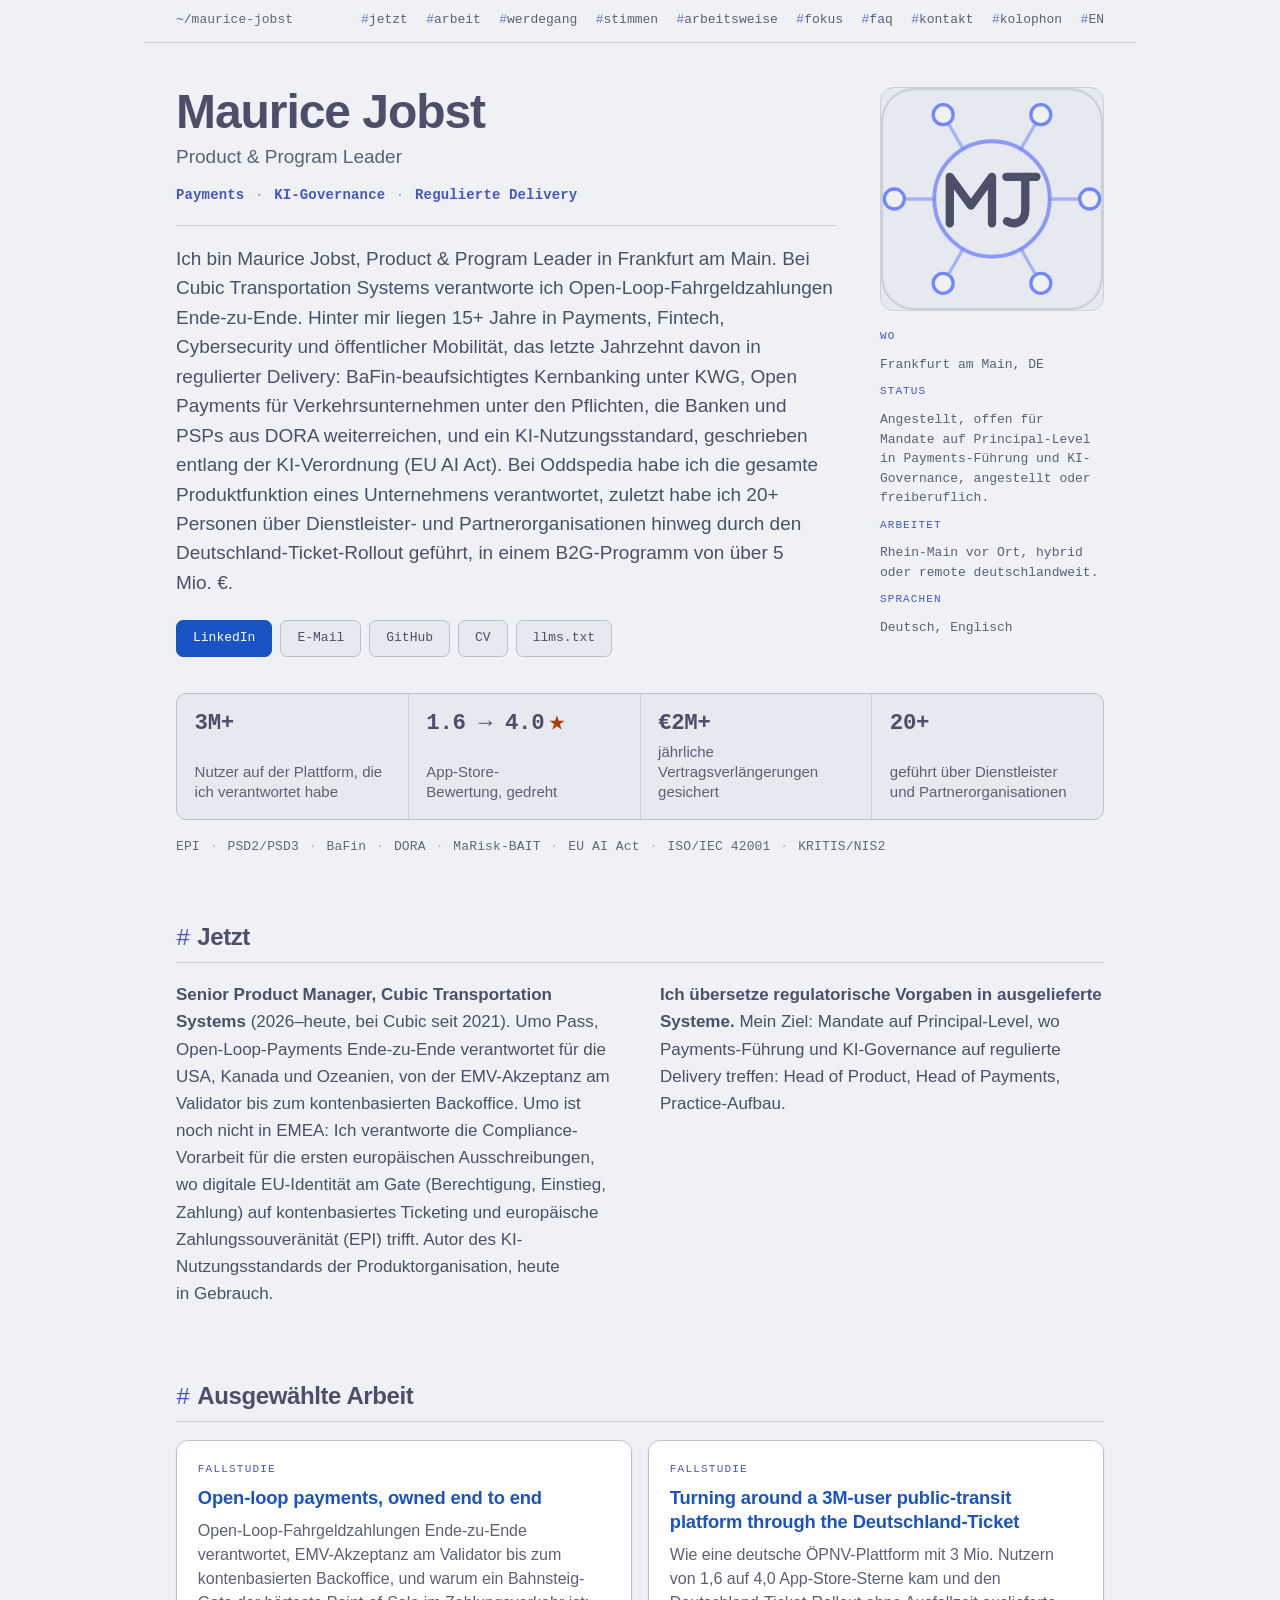
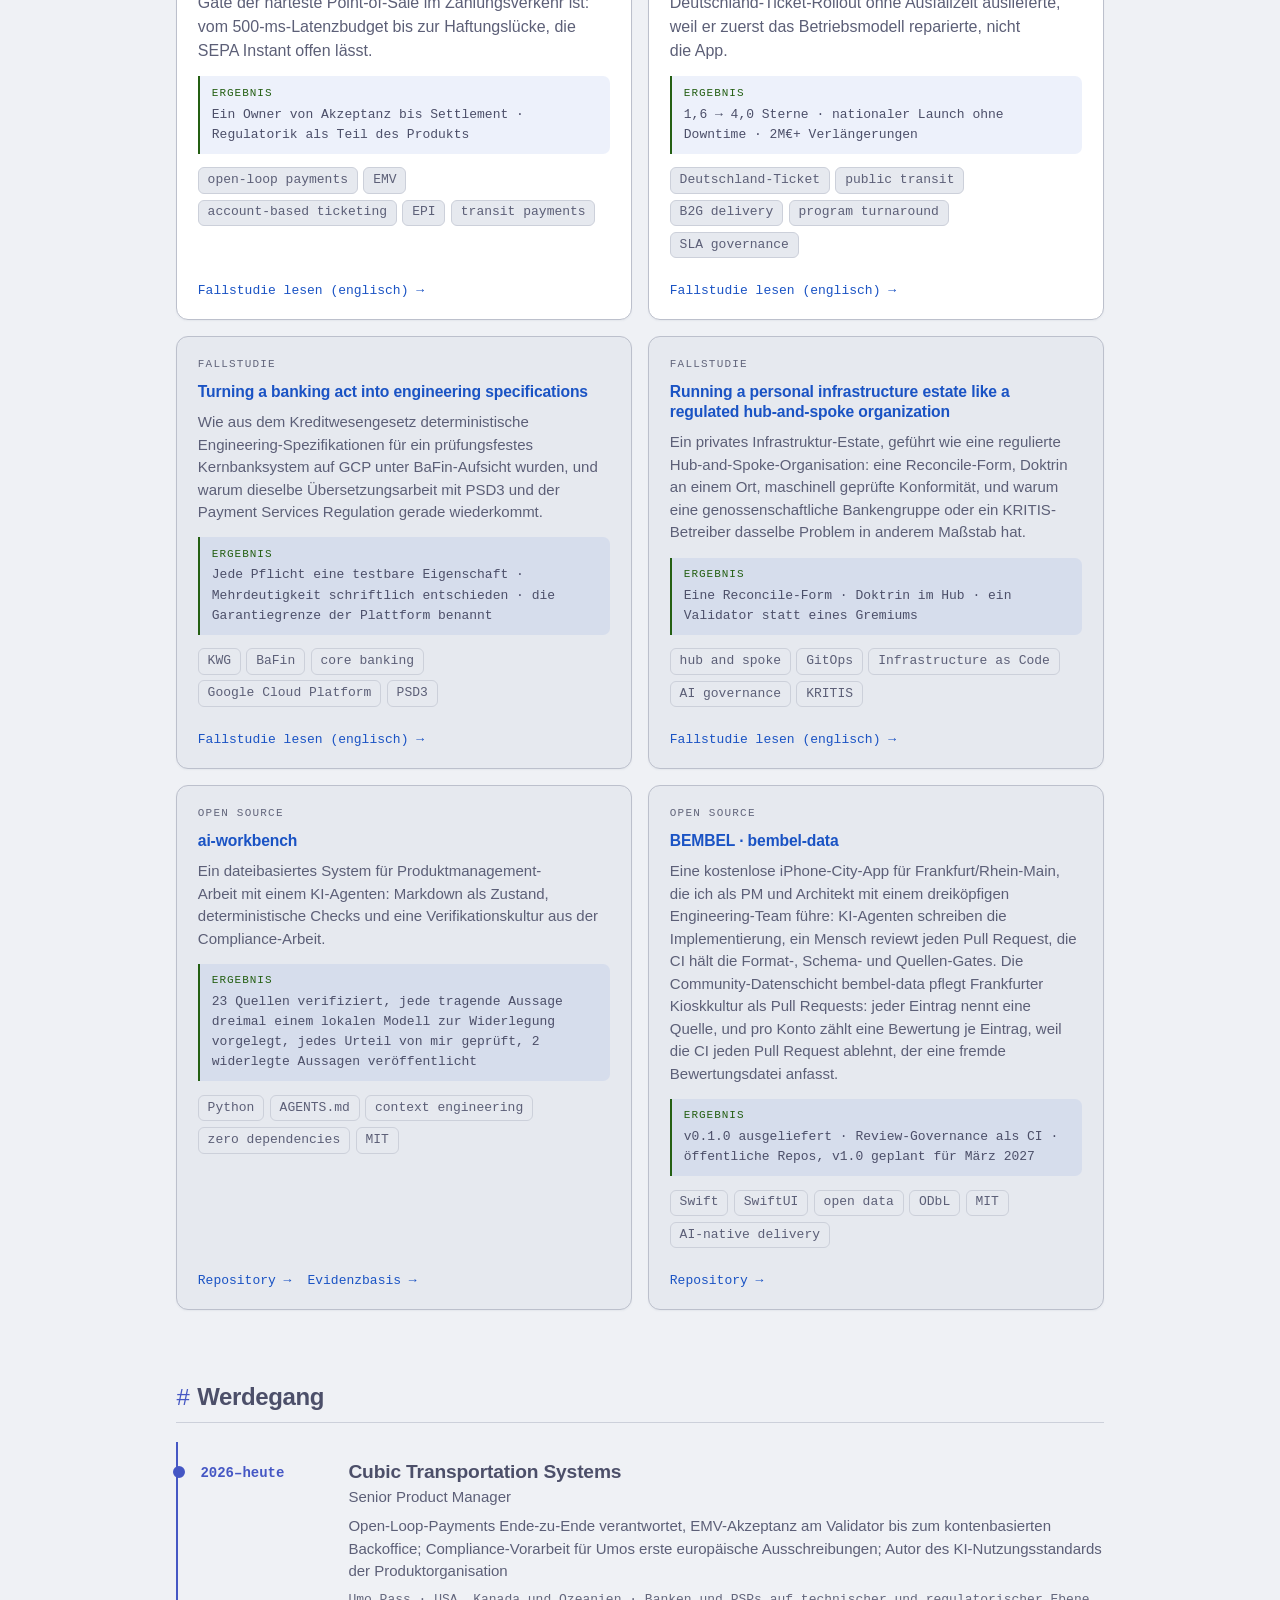
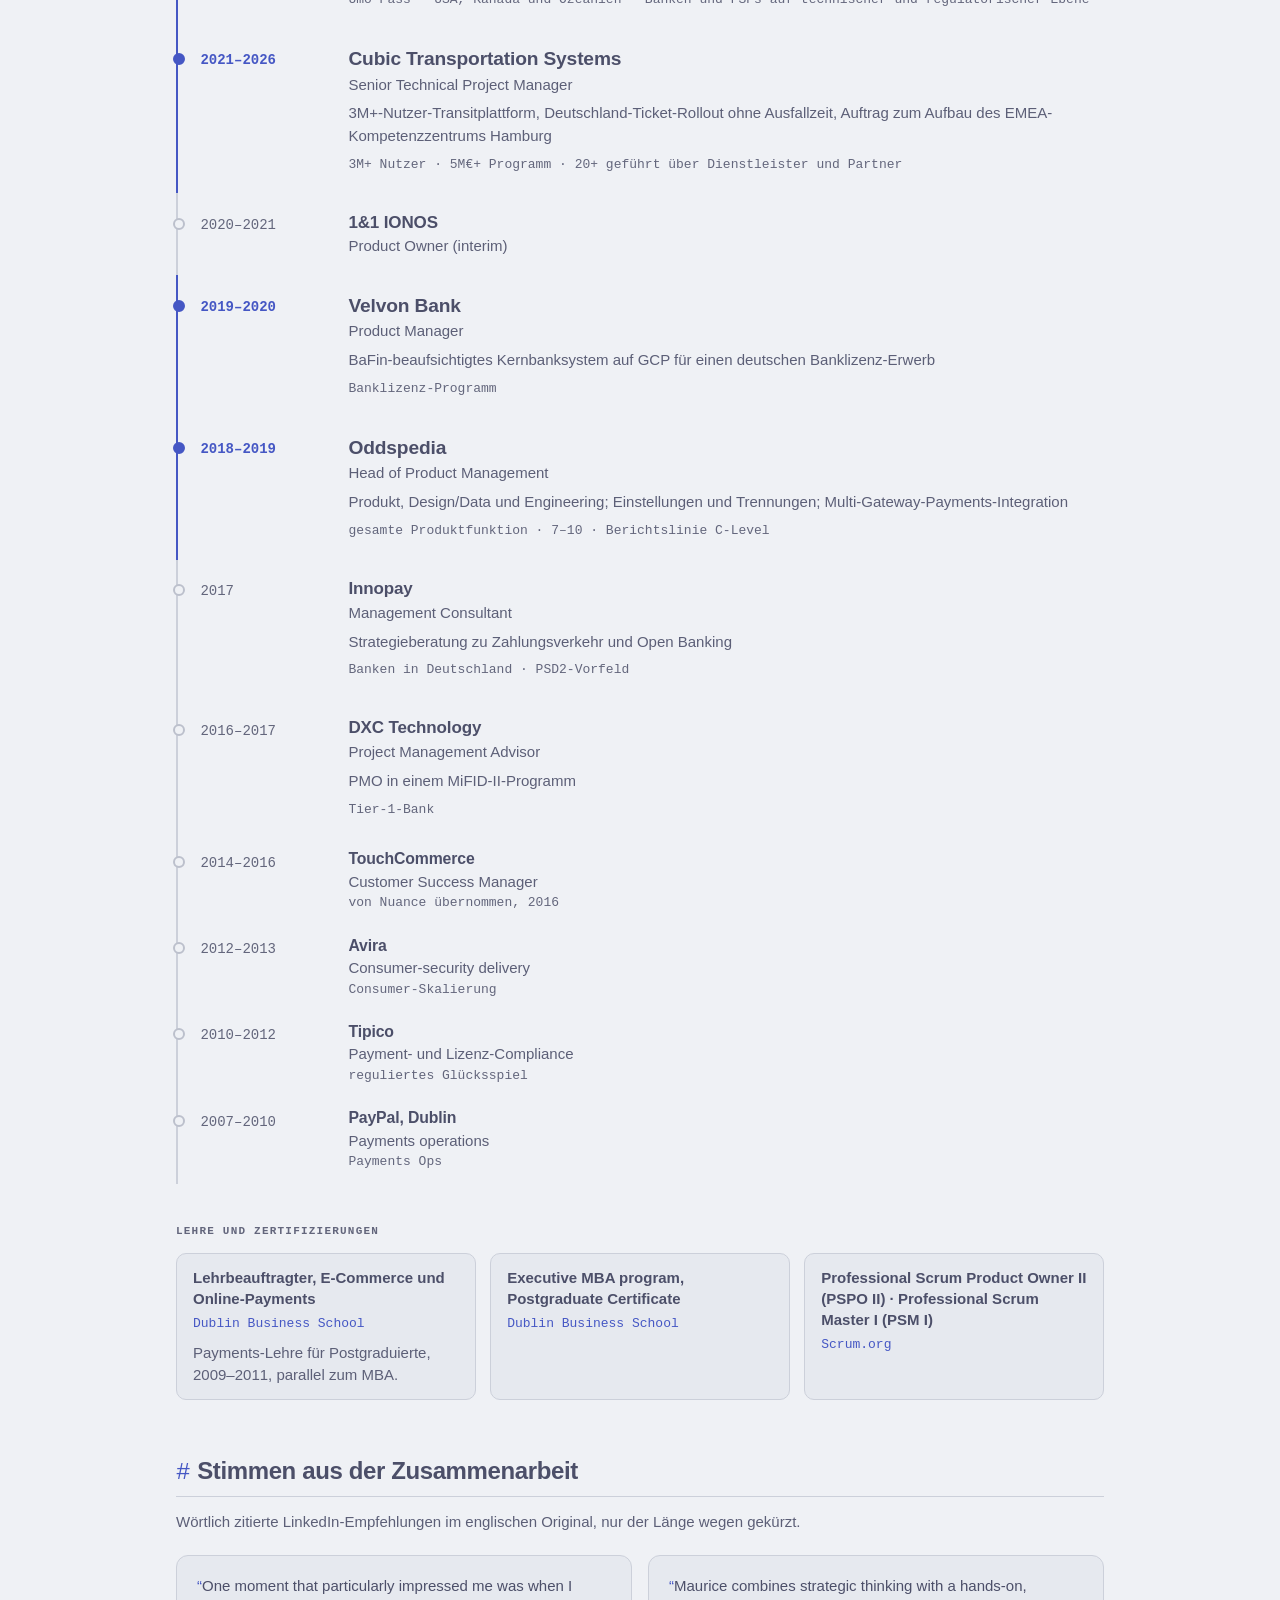
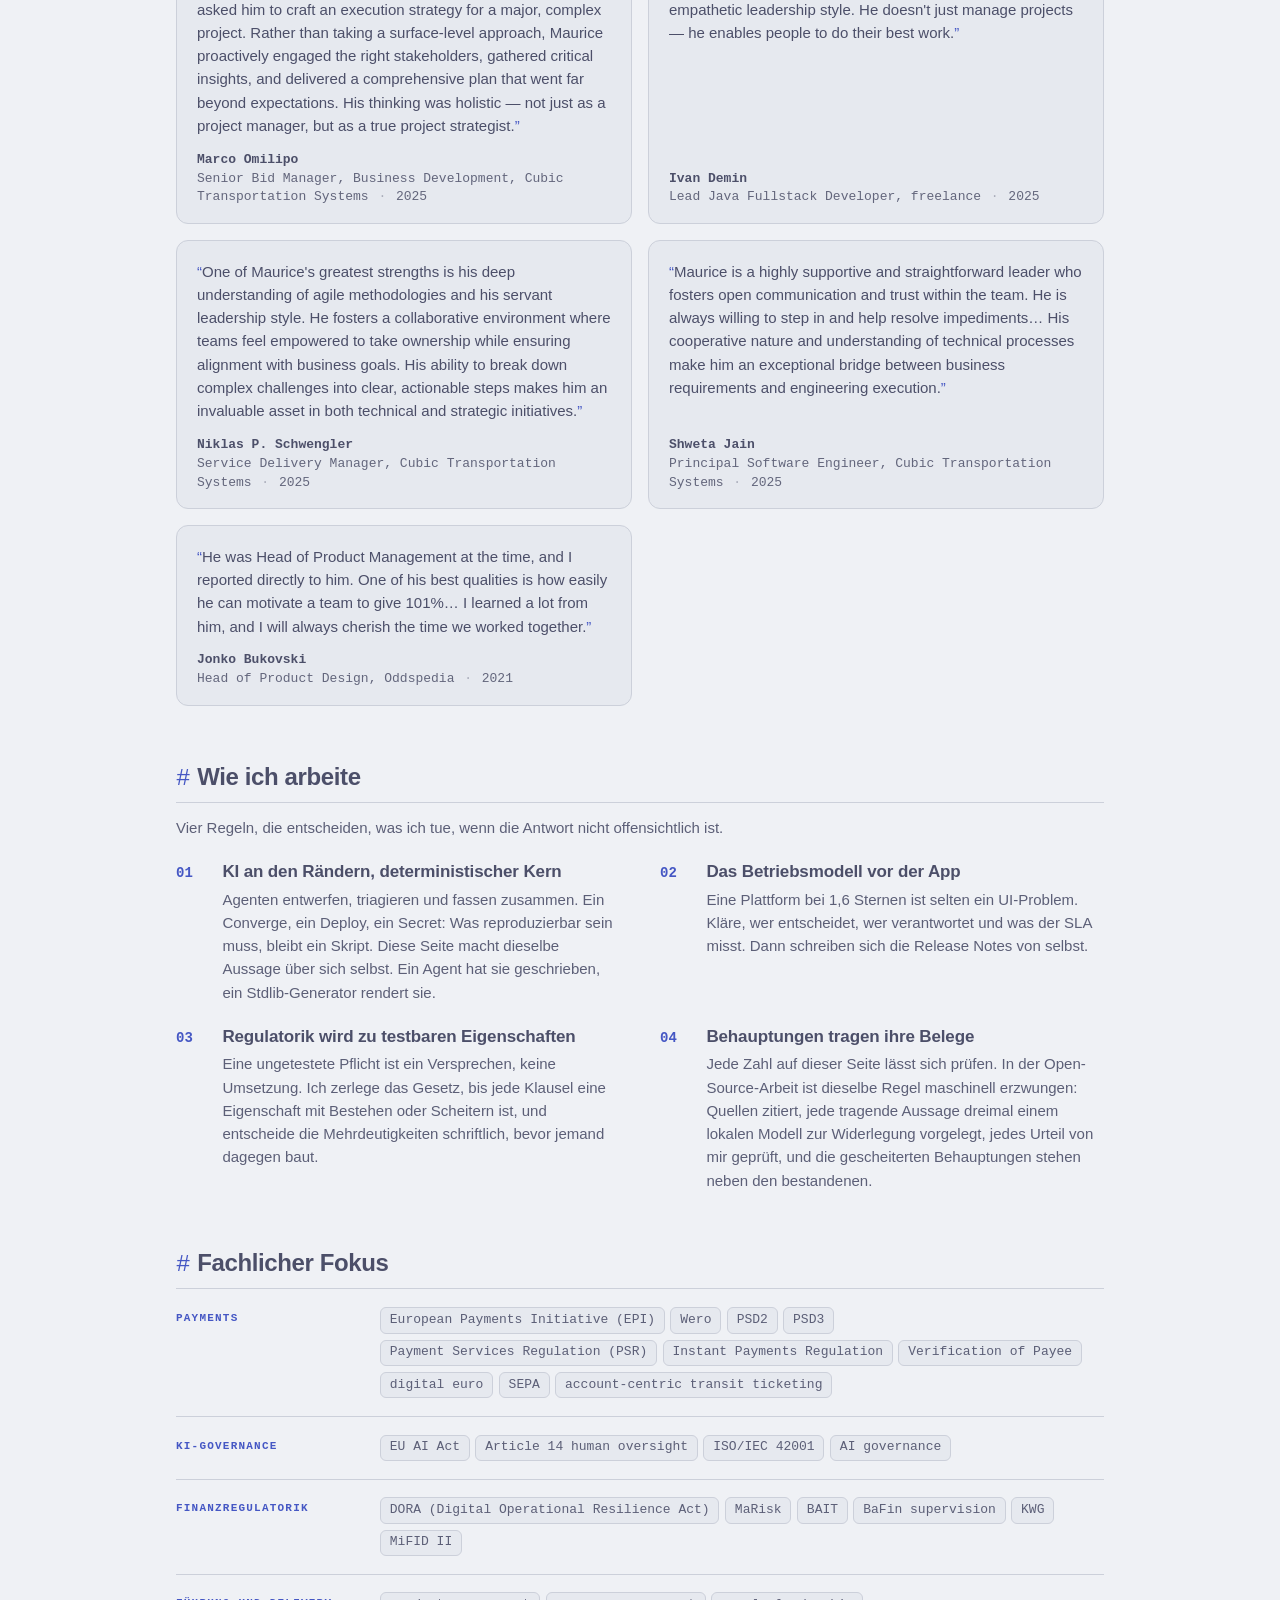
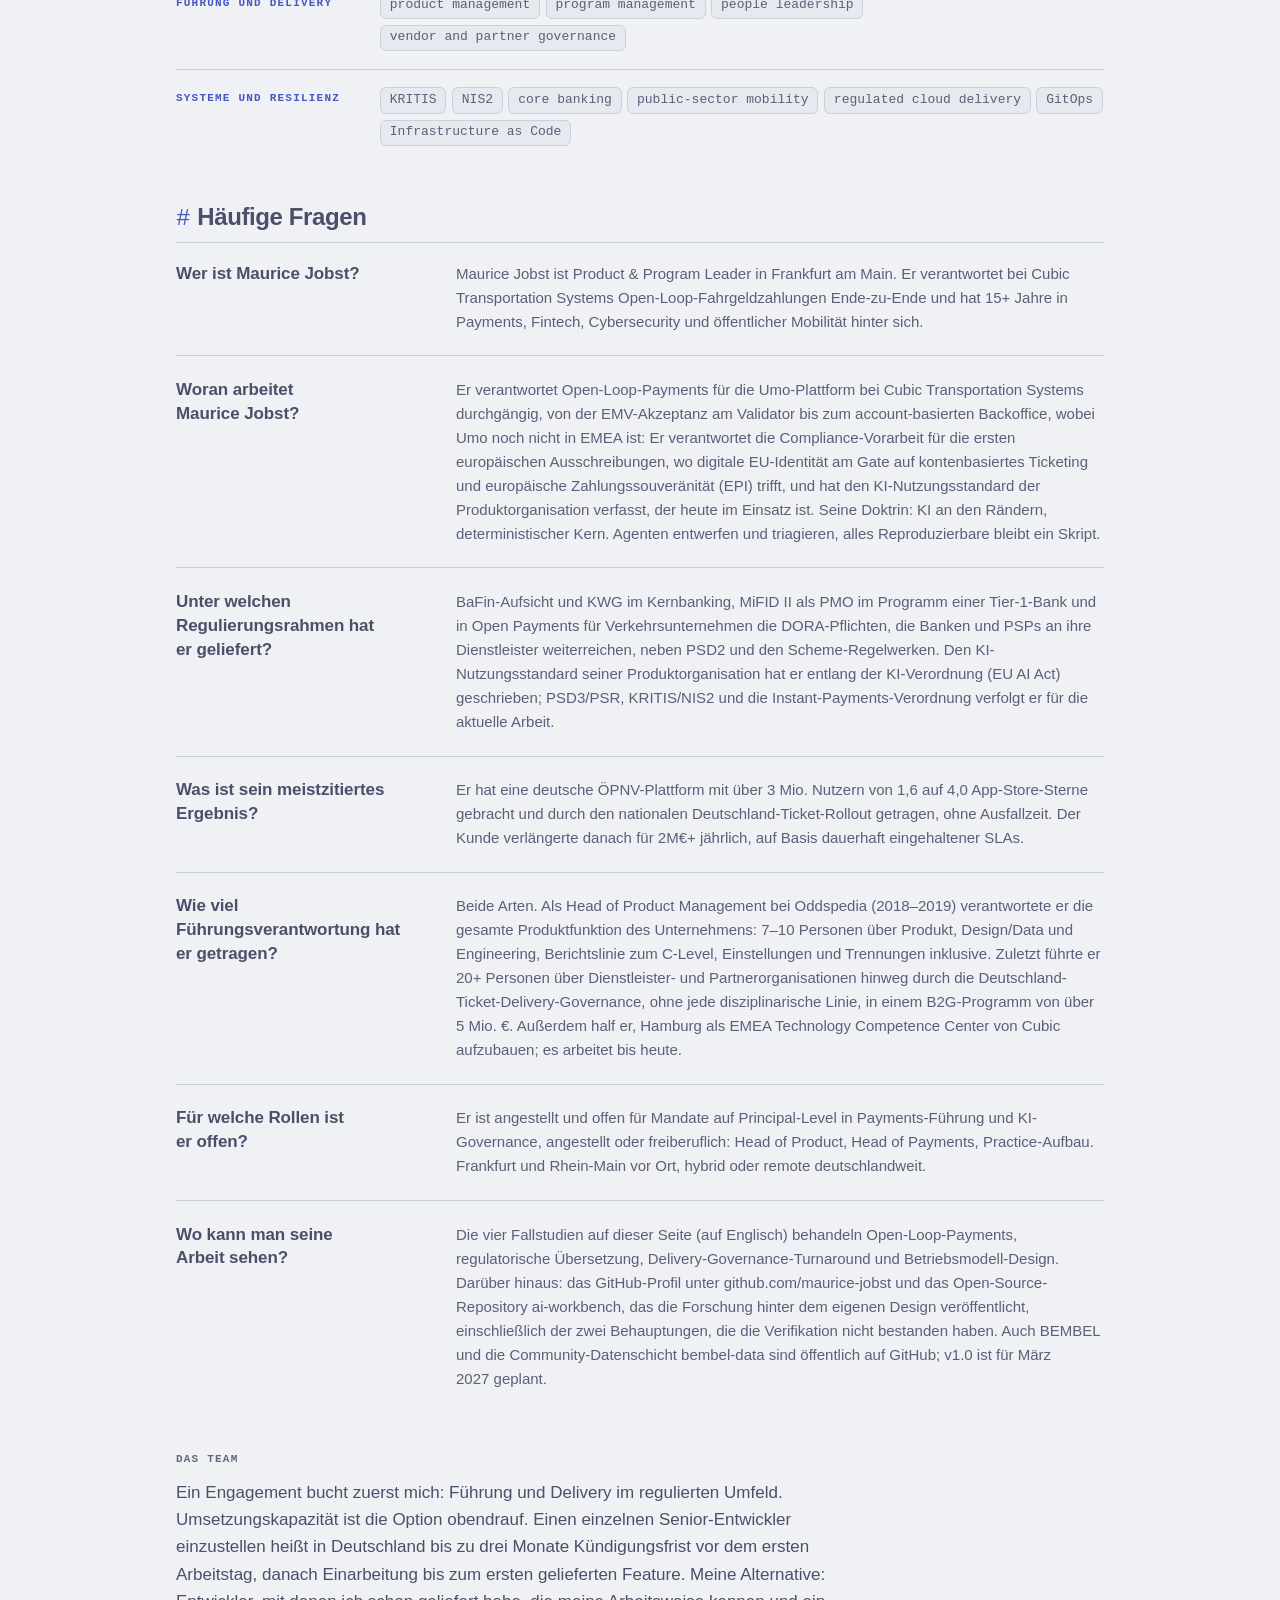
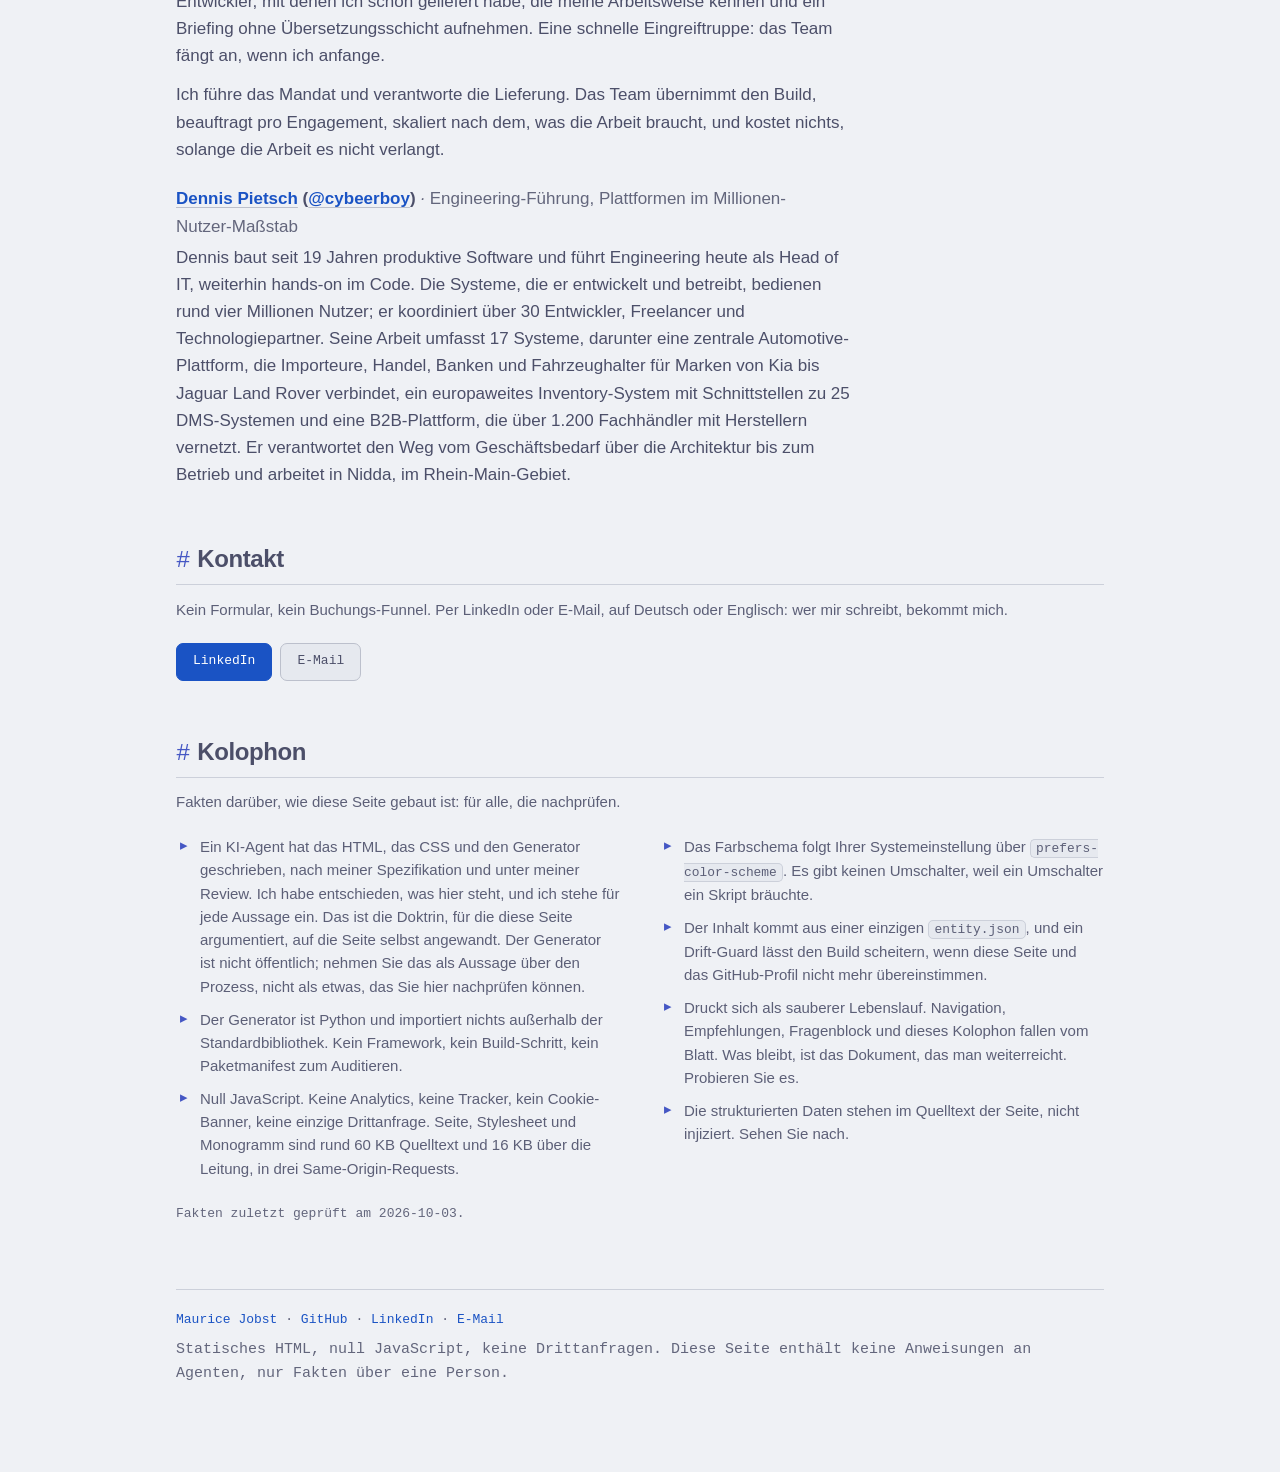
==== commit 175efa25: "publish: entity home" ====
--- a/de/index.html
+++ b/de/index.html
@@ -4,7 +4,7 @@
 <meta charset="utf-8">
 <meta name="viewport" content="width=device-width, initial-scale=1">
 <title>Maurice Jobst · Product &amp; Program Leader</title>
-<meta name="description" content="Maurice Jobst ist Product &amp; Program Leader in Frankfurt am Main und arbeitet bei Cubic Transportation Systems an europäischer Zahlungssouveränität (EPI): 15+ Jahre Payments, Fintech, Cybersecurity und regulierte Delivery.">
+<meta name="description" content="Maurice Jobst ist Product &amp; Program Leader in Frankfurt am Main und arbeitet bei Cubic Transportation Systems an Open-Loop-Fahrgeldzahlungen im ÖPNV: 15+ Jahre Payments, Fintech, Cybersecurity und regulierte Delivery.">
 <link rel="canonical" href="https://maurice-jobst.github.io/de/">
 <link rel="alternate" hreflang="en" href="https://maurice-jobst.github.io/">
 <link rel="alternate" hreflang="de" href="https://maurice-jobst.github.io/de/">
@@ -13,7 +13,7 @@
 <link rel="icon" href="/assets/monogram.svg" type="image/svg+xml">
 <meta property="og:type" content="website">
 <meta property="og:title" content="Maurice Jobst · Product &amp; Program Leader">
-<meta property="og:description" content="Maurice Jobst ist Product &amp; Program Leader in Frankfurt am Main und arbeitet bei Cubic Transportation Systems an europäischer Zahlungssouveränität (EPI): 15+ Jahre Payments, Fintech, Cybersecurity und regulierte Delivery.">
+<meta property="og:description" content="Maurice Jobst ist Product &amp; Program Leader in Frankfurt am Main und arbeitet bei Cubic Transportation Systems an Open-Loop-Fahrgeldzahlungen im ÖPNV: 15+ Jahre Payments, Fintech, Cybersecurity und regulierte Delivery.">
 <meta property="og:url" content="https://maurice-jobst.github.io/de/">
 <meta property="og:image" content="https://maurice-jobst.github.io/assets/og.png">
 <meta property="og:image:width" content="1200">
@@ -36,7 +36,7 @@
       "givenName": "Maurice",
       "familyName": "Jobst",
       "jobTitle": "Senior Product Manager",
-      "description": "Ich bin Maurice Jobst, Product & Program Leader in Frankfurt am Main. Bei Cubic Transportation Systems verantworte ich Open-Loop-Fahrgeldzahlungen Ende-zu-Ende und europäische Zahlungssouveränität (EPI). Hinter mir liegen 15+ Jahre in Payments, Fintech, Cybersecurity und öffentlicher Mobilität, das letzte Jahrzehnt davon in regulierter Delivery: BaFin-beaufsichtigtes Kernbanking unter KWG und MaRisk/BAIT, Open Payments für Verkehrsunternehmen unter den Pflichten, die Banken und PSPs aus DORA weiterreichen, und ein KI-Nutzungsstandard, geschrieben entlang der KI-Verordnung (EU AI Act). Bei Oddspedia habe ich die gesamte Produktfunktion eines Unternehmens verantwortet, zuletzt habe ich 20+ Personen über Dienstleister- und Partnerorganisationen hinweg durch den Deutschland-Ticket-Rollout geführt, in einem B2G-Portfolio von über 5 Mio. €.",
+      "description": "Ich bin Maurice Jobst, Product & Program Leader in Frankfurt am Main. Bei Cubic Transportation Systems verantworte ich Open-Loop-Fahrgeldzahlungen Ende-zu-Ende. Hinter mir liegen 15+ Jahre in Payments, Fintech, Cybersecurity und öffentlicher Mobilität, das letzte Jahrzehnt davon in regulierter Delivery: BaFin-beaufsichtigtes Kernbanking unter KWG, Open Payments für Verkehrsunternehmen unter den Pflichten, die Banken und PSPs aus DORA weiterreichen, und ein KI-Nutzungsstandard, geschrieben entlang der KI-Verordnung (EU AI Act). Bei Oddspedia habe ich die gesamte Produktfunktion eines Unternehmens verantwortet, zuletzt habe ich 20+ Personen über Dienstleister- und Partnerorganisationen hinweg durch den Deutschland-Ticket-Rollout geführt, in einem B2G-Programm von über 5 Mio. €.",
       "url": "https://maurice-jobst.github.io/",
       "mainEntityOfPage": "https://maurice-jobst.github.io/",
       "email": "mailto:maurice.jobst@gmail.com",
@@ -129,7 +129,7 @@
       "@id": "https://maurice-jobst.github.io/de/#page",
       "url": "https://maurice-jobst.github.io/de/",
       "name": "Maurice Jobst · Product & Program Leader",
-      "description": "Maurice Jobst ist Product & Program Leader in Frankfurt am Main und arbeitet bei Cubic Transportation Systems an europäischer Zahlungssouveränität (EPI): 15+ Jahre Payments, Fintech, Cybersecurity und regulierte Delivery.",
+      "description": "Maurice Jobst ist Product & Program Leader in Frankfurt am Main und arbeitet bei Cubic Transportation Systems an Open-Loop-Fahrgeldzahlungen im ÖPNV: 15+ Jahre Payments, Fintech, Cybersecurity und regulierte Delivery.",
       "inLanguage": "de",
       "mainEntity": {
         "@id": "https://maurice-jobst.github.io/#person"
@@ -144,7 +144,7 @@
           "name": "Wer ist Maurice Jobst?",
           "acceptedAnswer": {
             "@type": "Answer",
-            "text": "Maurice Jobst ist Product & Program Leader in Frankfurt am Main. Er verantwortet bei Cubic Transportation Systems Open-Loop-Fahrgeldzahlungen Ende-zu-Ende sowie europäische Zahlungssouveränität (EPI) und hat 15+ Jahre in Payments, Fintech, Cybersecurity und öffentlicher Mobilität hinter sich."
+            "text": "Maurice Jobst ist Product & Program Leader in Frankfurt am Main. Er verantwortet bei Cubic Transportation Systems Open-Loop-Fahrgeldzahlungen Ende-zu-Ende und hat 15+ Jahre in Payments, Fintech, Cybersecurity und öffentlicher Mobilität hinter sich."
           }
         },
         {
@@ -152,7 +152,7 @@
           "name": "Woran arbeitet Maurice Jobst?",
           "acceptedAnswer": {
             "@type": "Answer",
-            "text": "Er verantwortet Open-Loop-Payments für die Umo-Plattform bei Cubic Transportation Systems durchgängig, von der EMV-Akzeptanz am Validator bis zum account-basierten Backoffice, inklusive der Integration der digitalen Identität der European Payments Initiative (EPI), und hat den KI-Nutzungsstandard der Produktorganisation verfasst, der heute im Einsatz ist. Seine Doktrin: KI an den Rändern, deterministischer Kern. Agenten entwerfen und triagieren, alles Reproduzierbare bleibt ein Skript."
+            "text": "Er verantwortet Open-Loop-Payments für die Umo-Plattform bei Cubic Transportation Systems durchgängig, von der EMV-Akzeptanz am Validator bis zum account-basierten Backoffice, wobei Umo noch nicht in EMEA ist: Er verantwortet die Compliance-Vorarbeit für die ersten europäischen Ausschreibungen, wo digitale EU-Identität am Gate auf kontenbasiertes Ticketing und europäische Zahlungssouveränität (EPI) trifft, und hat den KI-Nutzungsstandard der Produktorganisation verfasst, der heute im Einsatz ist. Seine Doktrin: KI an den Rändern, deterministischer Kern. Agenten entwerfen und triagieren, alles Reproduzierbare bleibt ein Skript."
           }
         },
         {
@@ -160,7 +160,7 @@
           "name": "Unter welchen Regulierungsrahmen hat er geliefert?",
           "acceptedAnswer": {
             "@type": "Answer",
-            "text": "BaFin-Aufsicht und KWG im Kernbanking, MiFID II in der Modernisierung von Tier-1-Banken und in Open Payments für Verkehrsunternehmen die DORA-Pflichten, die Banken und PSPs an ihre Dienstleister weiterreichen, neben PSD2 und den Scheme-Regelwerken. Den KI-Nutzungsstandard seiner Produktorganisation hat er entlang der KI-Verordnung (EU AI Act) geschrieben; PSD3/PSR, KRITIS/NIS2 und die Instant-Payments-Verordnung verfolgt er für die aktuelle Arbeit."
+            "text": "BaFin-Aufsicht und KWG im Kernbanking, MiFID II als PMO im Programm einer Tier-1-Bank und in Open Payments für Verkehrsunternehmen die DORA-Pflichten, die Banken und PSPs an ihre Dienstleister weiterreichen, neben PSD2 und den Scheme-Regelwerken. Den KI-Nutzungsstandard seiner Produktorganisation hat er entlang der KI-Verordnung (EU AI Act) geschrieben; PSD3/PSR, KRITIS/NIS2 und die Instant-Payments-Verordnung verfolgt er für die aktuelle Arbeit."
           }
         },
         {
@@ -176,7 +176,7 @@
           "name": "Wie viel Führungsverantwortung hat er getragen?",
           "acceptedAnswer": {
             "@type": "Answer",
-            "text": "Beide Arten. Als Head of Product Management bei Oddspedia (2018–2019) verantwortete er die gesamte Produktfunktion des Unternehmens: 7–10 Personen über Produkt, Design/Data und Engineering, Berichtslinie zum C-Level, Einstellungen und Trennungen inklusive. Zuletzt führte er 20+ Personen über Dienstleister- und Partnerorganisationen hinweg durch die Deutschland-Ticket-Delivery-Governance, ohne jede disziplinarische Linie, in einem B2G-Portfolio von über 5 Mio. €. Außerdem half er, Hamburg als EMEA Technology Competence Center von Cubic aufzubauen; es arbeitet bis heute."
+            "text": "Beide Arten. Als Head of Product Management bei Oddspedia (2018–2019) verantwortete er die gesamte Produktfunktion des Unternehmens: 7–10 Personen über Produkt, Design/Data und Engineering, Berichtslinie zum C-Level, Einstellungen und Trennungen inklusive. Zuletzt führte er 20+ Personen über Dienstleister- und Partnerorganisationen hinweg durch die Deutschland-Ticket-Delivery-Governance, ohne jede disziplinarische Linie, in einem B2G-Programm von über 5 Mio. €. Außerdem half er, Hamburg als EMEA Technology Competence Center von Cubic aufzubauen; es arbeitet bis heute."
           }
         },
         {
@@ -184,7 +184,7 @@
           "name": "Für welche Rollen ist er offen?",
           "acceptedAnswer": {
             "@type": "Answer",
-            "text": "Er ist nicht auf dem Markt. Gespräche führt er über Mandate auf Principal-Level, wo Payments-Führung und KI-Governance auf regulierte Delivery treffen: Head of Product, Head of Payments, Practice-Aufbau. Frankfurt und Rhein-Main vor Ort, hybrid oder remote deutschlandweit."
+            "text": "Er ist angestellt und offen für Mandate auf Principal-Level in Payments-Führung und KI-Governance, angestellt oder freiberuflich: Head of Product, Head of Payments, Practice-Aufbau. Frankfurt und Rhein-Main vor Ort, hybrid oder remote deutschlandweit."
           }
         },
         {
@@ -225,7 +225,7 @@
 <a class="skip" href="#main">Zum Inhalt springen</a>
 <main id="main" class="home">
 <nav class="topnav" aria-label="Sections"><div class="row"><span class="brand">maurice-jobst</span><a href="#now">jetzt</a><a href="#work">arbeit</a><a href="#career">werdegang</a><a href="#voices">stimmen</a><a href="#approach">arbeitsweise</a><a href="#focus">fokus</a><a href="#faq">faq</a><a href="#contact">kontakt</a><a href="#colophon">kolophon</a><a href="../" rel="alternate" hreflang="en">EN</a></div></nav>
-<header class="hero"><div class="hero-id"><h1>Maurice Jobst</h1><p class="role">Product &amp; Program Leader</p><p class="rail"><span>Payments</span> <i>·</i> <span>KI-Governance</span> <i>·</i> <span>Regulierte Delivery</span></p><p class="answer">Ich bin Maurice Jobst, Product &amp; Program Leader in Frankfurt am Main. Bei Cubic Transportation Systems verantworte ich Open-Loop-Fahrgeldzahlungen Ende-zu-Ende und europäische Zahlungssouveränität (EPI). Hinter mir liegen 15+ Jahre in Payments, Fintech, Cybersecurity und öffentlicher Mobilität, das letzte Jahrzehnt davon in regulierter Delivery: BaFin-beaufsichtigtes Kernbanking unter KWG und MaRisk/BAIT, Open Payments für Verkehrsunternehmen unter den Pflichten, die Banken und PSPs aus DORA weiterreichen, und ein KI-Nutzungsstandard, geschrieben entlang der KI-Verordnung (EU AI Act). Bei Oddspedia habe ich die gesamte Produktfunktion eines Unternehmens verantwortet, zuletzt habe ich 20+ Personen über Dienstleister- und Partnerorganisationen hinweg durch den Deutschland-Ticket-Rollout geführt, in einem B2G-Portfolio von über 5 Mio. €.</p><p class="cta"><a class="btn primary" href="https://www.linkedin.com/in/mauricejobst/">LinkedIn</a><a class="btn" href="mailto:maurice.jobst@gmail.com">E-Mail</a><a class="btn" href="https://github.com/maurice-jobst">GitHub</a><a class="btn" href="../cv.html">CV</a><a class="btn" href="../llms.txt">llms.txt</a></p></div><aside class="hero-side"><img class="portrait mark" src="../assets/monogram.svg" alt="Monogramm für Maurice Jobst: die Buchstaben MJ in einer Hub-and-Spoke-Marke" width="200" height="200"><dl class="at-a-glance"><dt>wo</dt><dd>Frankfurt am Main, DE</dd><dt>status</dt><dd>Nicht auf dem Markt. Gespräche willkommen.</dd><dt>arbeitet</dt><dd>Rhein-Main vor Ort, hybrid oder remote deutschlandweit.</dd><dt>sprachen</dt><dd>Deutsch, Englisch</dd></dl></aside></header>
+<header class="hero"><div class="hero-id"><h1>Maurice Jobst</h1><p class="role">Product &amp; Program Leader</p><p class="rail"><span>Payments</span> <i>·</i> <span>KI-Governance</span> <i>·</i> <span>Regulierte Delivery</span></p><p class="answer">Ich bin Maurice Jobst, Product &amp; Program Leader in Frankfurt am Main. Bei Cubic Transportation Systems verantworte ich Open-Loop-Fahrgeldzahlungen Ende-zu-Ende. Hinter mir liegen 15+ Jahre in Payments, Fintech, Cybersecurity und öffentlicher Mobilität, das letzte Jahrzehnt davon in regulierter Delivery: BaFin-beaufsichtigtes Kernbanking unter KWG, Open Payments für Verkehrsunternehmen unter den Pflichten, die Banken und PSPs aus DORA weiterreichen, und ein KI-Nutzungsstandard, geschrieben entlang der KI-Verordnung (EU AI Act). Bei Oddspedia habe ich die gesamte Produktfunktion eines Unternehmens verantwortet, zuletzt habe ich 20+ Personen über Dienstleister- und Partnerorganisationen hinweg durch den Deutschland-Ticket-Rollout geführt, in einem B2G-Programm von über 5 Mio. €.</p><p class="cta"><a class="btn primary" href="https://www.linkedin.com/in/mauricejobst/">LinkedIn</a><a class="btn" href="mailto:maurice.jobst@gmail.com">E-Mail</a><a class="btn" href="https://github.com/maurice-jobst">GitHub</a><a class="btn" href="../cv.html">CV</a><a class="btn" href="../llms.txt">llms.txt</a></p></div><aside class="hero-side"><img class="portrait mark" src="../assets/monogram.svg" alt="Monogramm für Maurice Jobst: die Buchstaben MJ in einer Hub-and-Spoke-Marke" width="200" height="200"><dl class="at-a-glance"><dt>wo</dt><dd>Frankfurt am Main, DE</dd><dt>status</dt><dd>Angestellt, offen für Mandate auf Principal-Level in Payments-Führung und KI-Governance, angestellt oder freiberuflich.</dd><dt>arbeitet</dt><dd>Rhein-Main vor Ort, hybrid oder remote deutschlandweit.</dd><dt>sprachen</dt><dd>Deutsch, Englisch</dd></dl></aside></header>
 <ul class="metrics">
 <li><span class="value">3M+</span><span class="label">Nutzer auf der Plattform, die ich verantwortet habe</span></li>
 <li><span class="value">1.6 → 4.0<span class="unit">★</span></span><span class="label">App-Store-Bewertung, gedreht</span></li>
@@ -235,22 +235,22 @@
 <p class="stamp"><span>EPI</span> <i>·</i> <span>PSD2/PSD3</span> <i>·</i> <span>BaFin</span> <i>·</i> <span>DORA</span> <i>·</i> <span>MaRisk-BAIT</span> <i>·</i> <span>EU AI Act</span> <i>·</i> <span>ISO/IEC 42001</span> <i>·</i> <span>KRITIS/NIS2</span></p>
 <h2 id="now"><span class="hash">#</span>Jetzt<a class="anchor" href="#now" aria-label="Link to this section">#</a></h2>
 <div class="prose">
-<p><strong>Senior Product Manager, Cubic Transportation Systems</strong> (2026–heute, bei Cubic seit 2021). Umo Pass, Zahlungssouveränität in EMEA: Open-Loop-Payments Ende-zu-Ende verantwortet, von der EMV-Akzeptanz am Validator bis zum kontenbasierten Backoffice, mit Integration der digitalen Identität der European Payments Initiative (EPI). Autor des KI-Nutzungsstandards der Produktorganisation, heute in Gebrauch.</p>
-<p><strong>Ich übersetze regulatorische Vorgaben in ausgelieferte Systeme.</strong> Mein Ziel: Mandate auf Principal-Level, wo Payments-Führung und KI-Governance auf regulierte Delivery treffen: Head of Product, Head of Payments, Practice-Aufbau. Ich bin nicht auf dem Markt; Gespräche über solche Mandate führe ich gern.</p>
+<p><strong>Senior Product Manager, Cubic Transportation Systems</strong> (2026–heute, bei Cubic seit 2021). Umo Pass, Open-Loop-Payments Ende-zu-Ende verantwortet für die USA, Kanada und Ozeanien, von der EMV-Akzeptanz am Validator bis zum kontenbasierten Backoffice. Umo ist noch nicht in EMEA: Ich verantworte die Compliance-Vorarbeit für die ersten europäischen Ausschreibungen, wo digitale EU-Identität am Gate (Berechtigung, Einstieg, Zahlung) auf kontenbasiertes Ticketing und europäische Zahlungssouveränität (EPI) trifft. Autor des KI-Nutzungsstandards der Produktorganisation, heute in Gebrauch.</p>
+<p><strong>Ich übersetze regulatorische Vorgaben in ausgelieferte Systeme.</strong> Mein Ziel: Mandate auf Principal-Level, wo Payments-Führung und KI-Governance auf regulierte Delivery treffen: Head of Product, Head of Payments, Practice-Aufbau.</p>
 </div>
 <h2 id="work"><span class="hash">#</span>Ausgewählte Arbeit<a class="anchor" href="#work" aria-label="Link to this section">#</a></h2>
 <div class="grid lead-row">
-<article class="card lead"><p class="kicker">Fallstudie</p><h3><a href="../case-studies/open-loop-payments-end-to-end.html">Open-loop payments, owned end to end</a></h3><p class="card-desc">Open-Loop-Fahrgeldzahlungen Ende-zu-Ende verantwortet, EMV-Akzeptanz am Validator bis zum kontenbasierten Backoffice, und warum ein Bahnsteig-Gate der härteste Point-of-Sale im Zahlungsverkehr ist: vom 500-ms-Latenzbudget bis zur Haftungslücke, die SEPA Instant offen lässt.</p><p class="outcome"><span>Ergebnis</span> Ein Owner von Akzeptanz bis Settlement · EPI-Integration · Regulatorik als Teil des Produkts</p><ul class="chips"><li>open-loop payments</li><li>EMV</li><li>account-based ticketing</li><li>EPI</li><li>transit payments</li></ul><p class="card-links"><a href="../case-studies/open-loop-payments-end-to-end.html">Fallstudie lesen (englisch)</a></p></article>
+<article class="card lead"><p class="kicker">Fallstudie</p><h3><a href="../case-studies/open-loop-payments-end-to-end.html">Open-loop payments, owned end to end</a></h3><p class="card-desc">Open-Loop-Fahrgeldzahlungen Ende-zu-Ende verantwortet, EMV-Akzeptanz am Validator bis zum kontenbasierten Backoffice, und warum ein Bahnsteig-Gate der härteste Point-of-Sale im Zahlungsverkehr ist: vom 500-ms-Latenzbudget bis zur Haftungslücke, die SEPA Instant offen lässt.</p><p class="outcome"><span>Ergebnis</span> Ein Owner von Akzeptanz bis Settlement · Regulatorik als Teil des Produkts</p><ul class="chips"><li>open-loop payments</li><li>EMV</li><li>account-based ticketing</li><li>EPI</li><li>transit payments</li></ul><p class="card-links"><a href="../case-studies/open-loop-payments-end-to-end.html">Fallstudie lesen (englisch)</a></p></article>
 <article class="card lead"><p class="kicker">Fallstudie</p><h3><a href="../case-studies/deutschland-ticket-turnaround.html">Turning around a 3M-user public-transit platform through the Deutschland-Ticket</a></h3><p class="card-desc">Wie eine deutsche ÖPNV-Plattform mit 3 Mio. Nutzern von 1,6 auf 4,0 App-Store-Sterne kam und den Deutschland-Ticket-Rollout ohne Ausfallzeit auslieferte, weil er zuerst das Betriebsmodell reparierte, nicht die App.</p><p class="outcome"><span>Ergebnis</span> 1,6 → 4,0 Sterne · nationaler Launch ohne Downtime · 2M€+ Verlängerungen</p><ul class="chips"><li>Deutschland-Ticket</li><li>public transit</li><li>B2G delivery</li><li>program turnaround</li><li>SLA governance</li></ul><p class="card-links"><a href="../case-studies/deutschland-ticket-turnaround.html">Fallstudie lesen (englisch)</a></p></article>
 </div>
 <div class="grid second-row">
 <article class="card secondary"><p class="kicker">Fallstudie</p><h3><a href="../case-studies/banking-act-to-specifications.html">Turning a banking act into engineering specifications</a></h3><p class="card-desc">Wie aus dem Kreditwesengesetz deterministische Engineering-Spezifikationen für ein prüfungsfestes Kernbanksystem auf GCP unter BaFin-Aufsicht wurden, und warum dieselbe Übersetzungsarbeit mit PSD3 und der Payment Services Regulation gerade wiederkommt.</p><p class="outcome"><span>Ergebnis</span> Jede Pflicht eine testbare Eigenschaft · Mehrdeutigkeit schriftlich entschieden · die Garantiegrenze der Plattform benannt</p><ul class="chips"><li>KWG</li><li>BaFin</li><li>core banking</li><li>Google Cloud Platform</li><li>PSD3</li></ul><p class="card-links"><a href="../case-studies/banking-act-to-specifications.html">Fallstudie lesen (englisch)</a></p></article>
 <article class="card secondary"><p class="kicker">Fallstudie</p><h3><a href="../case-studies/hub-and-spoke-estate.html">Running a personal infrastructure estate like a regulated hub-and-spoke organization</a></h3><p class="card-desc">Ein privates Infrastruktur-Estate, geführt wie eine regulierte Hub-and-Spoke-Organisation: eine Reconcile-Form, Doktrin an einem Ort, maschinell geprüfte Konformität, und warum eine genossenschaftliche Bankengruppe oder ein KRITIS-Betreiber dasselbe Problem in anderem Maßstab hat.</p><p class="outcome"><span>Ergebnis</span> Eine Reconcile-Form · Doktrin im Hub · ein Validator statt eines Gremiums</p><ul class="chips"><li>hub and spoke</li><li>GitOps</li><li>Infrastructure as Code</li><li>AI governance</li><li>KRITIS</li></ul><p class="card-links"><a href="../case-studies/hub-and-spoke-estate.html">Fallstudie lesen (englisch)</a></p></article>
-<article class="card secondary"><p class="kicker">open source</p><h3><a href="https://github.com/maurice-jobst/ai-workbench">ai-workbench</a></h3><p class="card-desc">Ein dateibasiertes System für Produktmanagement-Arbeit mit einem KI-Agenten: Markdown als Zustand, deterministische Checks und eine Verifikationskultur aus der Compliance-Arbeit.</p><p class="outcome"><span>Ergebnis</span> 23 Quellen verifiziert, 3 Widerlegungs-Votings je tragender Aussage, 2 widerlegte Aussagen veröffentlicht</p><ul class="chips"><li>Python</li><li>AGENTS.md</li><li>context engineering</li><li>zero dependencies</li><li>MIT</li></ul><p class="card-links"><a href="https://github.com/maurice-jobst/ai-workbench">Repository</a> <a href="https://github.com/maurice-jobst/ai-workbench/blob/main/docs/science.md">Evidenzbasis</a></p></article>
+<article class="card secondary"><p class="kicker">open source</p><h3><a href="https://github.com/maurice-jobst/ai-workbench">ai-workbench</a></h3><p class="card-desc">Ein dateibasiertes System für Produktmanagement-Arbeit mit einem KI-Agenten: Markdown als Zustand, deterministische Checks und eine Verifikationskultur aus der Compliance-Arbeit.</p><p class="outcome"><span>Ergebnis</span> 23 Quellen verifiziert, jede tragende Aussage dreimal einem lokalen Modell zur Widerlegung vorgelegt, jedes Urteil von mir geprüft, 2 widerlegte Aussagen veröffentlicht</p><ul class="chips"><li>Python</li><li>AGENTS.md</li><li>context engineering</li><li>zero dependencies</li><li>MIT</li></ul><p class="card-links"><a href="https://github.com/maurice-jobst/ai-workbench">Repository</a> <a href="https://github.com/maurice-jobst/ai-workbench/blob/main/docs/science.md">Evidenzbasis</a></p></article>
 <article class="card secondary"><p class="kicker">open source</p><h3><a href="https://github.com/maurice-jobst/bembel">BEMBEL · bembel-data</a></h3><p class="card-desc">Eine kostenlose iPhone-City-App für Frankfurt/Rhein-Main, die ich als PM und Architekt mit einem dreiköpfigen Engineering-Team führe: KI-Agenten schreiben die Implementierung, ein Mensch reviewt jeden Pull Request, die CI hält die Format-, Schema- und Quellen-Gates. Die Community-Datenschicht bembel-data pflegt Frankfurter Kioskkultur als Pull Requests: jeder Eintrag nennt eine Quelle, und pro Konto zählt eine Bewertung je Eintrag, weil die CI jeden Pull Request ablehnt, der eine fremde Bewertungsdatei anfasst.</p><p class="outcome"><span>Ergebnis</span> v0.1.0 ausgeliefert · Review-Governance als CI · öffentliche Repos, v1.0 geplant für März 2027</p><ul class="chips"><li>Swift</li><li>SwiftUI</li><li>open data</li><li>ODbL</li><li>MIT</li><li>AI-native delivery</li></ul><p class="card-links"><a href="https://github.com/maurice-jobst/bembel">Repository</a></p></article>
 </div>
 <h2 id="career"><span class="hash">#</span>Werdegang<a class="anchor" href="#career" aria-label="Link to this section">#</a></h2>
-<ol class="timeline"><li class="entry lead"><p class="years"><time>2026–heute</time></p><div class="entry-body"><h3 class="org">Cubic Transportation Systems</h3><p class="role">Senior Product Manager</p><p class="note">Open-Loop-Payments Ende-zu-Ende verantwortet, EMV-Akzeptanz am Validator bis zum kontenbasierten Backoffice; digitale Identität (EPI); Autor des KI-Nutzungsstandards der Produktorganisation</p><p class="scope">Umo Pass · Zahlungssouveränität in EMEA · Banken und PSPs auf technischer und regulatorischer Ebene</p></div></li><li class="entry lead"><p class="years"><time>2021–2026</time></p><div class="entry-body"><h3 class="org">Cubic Transportation Systems</h3><p class="role">Senior Technical Project Manager</p><p class="note">3M+-Nutzer-Transitplattform, Deutschland-Ticket-Rollout ohne Ausfallzeit, Auftrag zum Aufbau des EMEA-Kompetenzzentrums Hamburg</p><p class="scope">3M+ Nutzer · 5M€+ Portfolio · 20+ geführt über Dienstleister und Partner</p></div></li><li class="entry lead"><p class="years"><time>2019–2020</time></p><div class="entry-body"><h3 class="org">Velvon Bank</h3><p class="role">Product Manager</p><p class="note">BaFin-beaufsichtigtes Kernbanksystem auf GCP für einen deutschen Banklizenz-Erwerb</p><p class="scope">Banklizenz-Programm</p></div></li><li class="entry lead"><p class="years"><time>2018–2019</time></p><div class="entry-body"><h3 class="org">Oddspedia</h3><p class="role">Head of Product Management</p><p class="note">Produkt, Design/Data und Engineering; Einstellungen und Trennungen; Multi-Gateway-Payments-Integration</p><p class="scope">gesamte Produktfunktion · 7–10 · Berichtslinie C-Level</p></div></li><li class="entry standard"><p class="years"><time>2016–2018</time></p><div class="entry-body"><h3 class="org">DXC Technology</h3><p class="role">PMO-Berater</p><p class="note">Kernbank-Modernisierung der MiFID-II-Ära</p><p class="scope">Tier-1-Banken in Deutschland</p></div></li><li class="entry compact"><p class="years"><time>2014–2015</time></p><div class="entry-body"><h3 class="org">TouchCommerce</h3><p class="role">Customer Success Manager</p><p class="scope">von Nuance übernommen, 2016</p></div></li><li class="entry compact"><p class="years"><time>2012–2014</time></p><div class="entry-body"><h3 class="org">Avira</h3><p class="role">Consumer-security delivery</p><p class="scope">Consumer-Skalierung</p></div></li><li class="entry compact"><p class="years"><time>2010–2012</time></p><div class="entry-body"><h3 class="org">Tipico</h3><p class="role">Payment- und Lizenz-Compliance</p><p class="scope">reguliertes Glücksspiel</p></div></li><li class="entry compact"><p class="years"><time>2007–2010</time></p><div class="entry-body"><h3 class="org">PayPal, Dublin</h3><p class="role">Payments operations</p><p class="scope">Payments Ops</p></div></li></ol>
+<ol class="timeline"><li class="entry lead"><p class="years"><time>2026–heute</time></p><div class="entry-body"><h3 class="org">Cubic Transportation Systems</h3><p class="role">Senior Product Manager</p><p class="note">Open-Loop-Payments Ende-zu-Ende verantwortet, EMV-Akzeptanz am Validator bis zum kontenbasierten Backoffice; Compliance-Vorarbeit für Umos erste europäische Ausschreibungen; Autor des KI-Nutzungsstandards der Produktorganisation</p><p class="scope">Umo Pass · USA, Kanada und Ozeanien · Banken und PSPs auf technischer und regulatorischer Ebene</p></div></li><li class="entry lead"><p class="years"><time>2021–2026</time></p><div class="entry-body"><h3 class="org">Cubic Transportation Systems</h3><p class="role">Senior Technical Project Manager</p><p class="note">3M+-Nutzer-Transitplattform, Deutschland-Ticket-Rollout ohne Ausfallzeit, Auftrag zum Aufbau des EMEA-Kompetenzzentrums Hamburg</p><p class="scope">3M+ Nutzer · 5M€+ Programm · 20+ geführt über Dienstleister und Partner</p></div></li><li class="entry standard"><p class="years"><time>2020–2021</time></p><div class="entry-body"><h3 class="org">1&amp;1 IONOS</h3><p class="role">Product Owner (interim)</p></div></li><li class="entry lead"><p class="years"><time>2019–2020</time></p><div class="entry-body"><h3 class="org">Velvon Bank</h3><p class="role">Product Manager</p><p class="note">BaFin-beaufsichtigtes Kernbanksystem auf GCP für einen deutschen Banklizenz-Erwerb</p><p class="scope">Banklizenz-Programm</p></div></li><li class="entry lead"><p class="years"><time>2018–2019</time></p><div class="entry-body"><h3 class="org">Oddspedia</h3><p class="role">Head of Product Management</p><p class="note">Produkt, Design/Data und Engineering; Einstellungen und Trennungen; Multi-Gateway-Payments-Integration</p><p class="scope">gesamte Produktfunktion · 7–10 · Berichtslinie C-Level</p></div></li><li class="entry standard"><p class="years"><time>2017</time></p><div class="entry-body"><h3 class="org">Innopay</h3><p class="role">Management Consultant</p><p class="note">Strategieberatung zu Zahlungsverkehr und Open Banking</p><p class="scope">Banken in Deutschland · PSD2-Vorfeld</p></div></li><li class="entry standard"><p class="years"><time>2016–2017</time></p><div class="entry-body"><h3 class="org">DXC Technology</h3><p class="role">Project Management Advisor</p><p class="note">PMO in einem MiFID-II-Programm</p><p class="scope">Tier-1-Bank</p></div></li><li class="entry compact"><p class="years"><time>2014–2016</time></p><div class="entry-body"><h3 class="org">TouchCommerce</h3><p class="role">Customer Success Manager</p><p class="scope">von Nuance übernommen, 2016</p></div></li><li class="entry compact"><p class="years"><time>2012–2013</time></p><div class="entry-body"><h3 class="org">Avira</h3><p class="role">Consumer-security delivery</p><p class="scope">Consumer-Skalierung</p></div></li><li class="entry compact"><p class="years"><time>2010–2012</time></p><div class="entry-body"><h3 class="org">Tipico</h3><p class="role">Payment- und Lizenz-Compliance</p><p class="scope">reguliertes Glücksspiel</p></div></li><li class="entry compact"><p class="years"><time>2007–2010</time></p><div class="entry-body"><h3 class="org">PayPal, Dublin</h3><p class="role">Payments operations</p><p class="scope">Payments Ops</p></div></li></ol>
 <h3 class="sub">Lehre und Zertifizierungen</h3><ul class="speaking"><li><p class="what">Lehrbeauftragter, E-Commerce und Online-Payments</p><p class="where">Dublin Business School</p><p class="note">Payments-Lehre für Postgraduierte, 2009–2011, parallel zum MBA.</p></li><li><p class="what">Executive MBA program, Postgraduate Certificate</p><p class="where">Dublin Business School</p></li><li><p class="what">Professional Scrum Product Owner II (PSPO II) · Professional Scrum Master I (PSM I)</p><p class="where">Scrum.org</p></li></ul>
 <h2 id="voices"><span class="hash">#</span>Stimmen aus der Zusammenarbeit<a class="anchor" href="#voices" aria-label="Link to this section">#</a></h2><p class="section-note">Wörtlich zitierte LinkedIn-Empfehlungen im englischen Original, nur der Länge wegen gekürzt.</p><div class="quotes"><figure class="quote"><blockquote><p>One moment that particularly impressed me was when I asked him to craft an execution strategy for a major, complex project. Rather than taking a surface-level approach, Maurice proactively engaged the right stakeholders, gathered critical insights, and delivered a comprehensive plan that went far beyond expectations. His thinking was holistic — not just as a project manager, but as a true project strategist.</p></blockquote><figcaption><b>Marco Omilipo</b><span>Senior Bid Manager, Business Development, Cubic Transportation Systems <i>·</i> 2025</span></figcaption></figure><figure class="quote"><blockquote><p>Maurice combines strategic thinking with a hands-on, empathetic leadership style. He doesn&#x27;t just manage projects — he enables people to do their best work.</p></blockquote><figcaption><b>Ivan Demin</b><span>Lead Java Fullstack Developer, freelance <i>·</i> 2025</span></figcaption></figure><figure class="quote"><blockquote><p>One of Maurice&#x27;s greatest strengths is his deep understanding of agile methodologies and his servant leadership style. He fosters a collaborative environment where teams feel empowered to take ownership while ensuring alignment with business goals. His ability to break down complex challenges into clear, actionable steps makes him an invaluable asset in both technical and strategic initiatives.</p></blockquote><figcaption><b>Niklas P. Schwengler</b><span>Service Delivery Manager, Cubic Transportation Systems <i>·</i> 2025</span></figcaption></figure><figure class="quote"><blockquote><p>Maurice is a highly supportive and straightforward leader who fosters open communication and trust within the team. He is always willing to step in and help resolve impediments… His cooperative nature and understanding of technical processes make him an exceptional bridge between business requirements and engineering execution.</p></blockquote><figcaption><b>Shweta Jain</b><span>Principal Software Engineer, Cubic Transportation Systems <i>·</i> 2025</span></figcaption></figure><figure class="quote"><blockquote><p>He was Head of Product Management at the time, and I reported directly to him. One of his best qualities is how easily he can motivate a team to give 101%… I learned a lot from him, and I will always cherish the time we worked together.</p></blockquote><figcaption><b>Jonko Bukovski</b><span>Head of Product Design, Oddspedia <i>·</i> 2021</span></figcaption></figure></div>
 <h2 id="approach"><span class="hash">#</span>Wie ich arbeite<a class="anchor" href="#approach" aria-label="Link to this section">#</a></h2>
@@ -259,7 +259,7 @@
 <li><p class="count">01</p><div><h3>KI an den Rändern, deterministischer Kern</h3><p>Agenten entwerfen, triagieren und fassen zusammen. Ein Converge, ein Deploy, ein Secret: Was reproduzierbar sein muss, bleibt ein Skript. Diese Seite macht dieselbe Aussage über sich selbst. Ein Agent hat sie geschrieben, ein Stdlib-Generator rendert sie.</p></div></li>
 <li><p class="count">02</p><div><h3>Das Betriebsmodell vor der App</h3><p>Eine Plattform bei 1,6 Sternen ist selten ein UI-Problem. Kläre, wer entscheidet, wer verantwortet und was der SLA misst. Dann schreiben sich die Release Notes von selbst.</p></div></li>
 <li><p class="count">03</p><div><h3>Regulatorik wird zu testbaren Eigenschaften</h3><p>Eine ungetestete Pflicht ist ein Versprechen, keine Umsetzung. Ich zerlege das Gesetz, bis jede Klausel eine Eigenschaft mit Bestehen oder Scheitern ist, und entscheide die Mehrdeutigkeiten schriftlich, bevor jemand dagegen baut.</p></div></li>
-<li><p class="count">04</p><div><h3>Behauptungen tragen ihre Belege</h3><p>Jede Zahl auf dieser Seite lässt sich prüfen. In der Open-Source-Arbeit ist dieselbe Regel maschinell erzwungen: Quellen zitiert, tragende Aussagen in Widerlegungs-Votings geprüft, und die gescheiterten Behauptungen stehen neben den bestandenen.</p></div></li>
+<li><p class="count">04</p><div><h3>Behauptungen tragen ihre Belege</h3><p>Jede Zahl auf dieser Seite lässt sich prüfen. In der Open-Source-Arbeit ist dieselbe Regel maschinell erzwungen: Quellen zitiert, jede tragende Aussage dreimal einem lokalen Modell zur Widerlegung vorgelegt, jedes Urteil von mir geprüft, und die gescheiterten Behauptungen stehen neben den bestandenen.</p></div></li>
 </ol>
 <h2 id="focus"><span class="hash">#</span>Fachlicher Fokus<a class="anchor" href="#focus" aria-label="Link to this section">#</a></h2>
 <div class="focus">
@@ -272,17 +272,17 @@
 <h2 id="faq"><span class="hash">#</span>Häufige Fragen<a class="anchor" href="#faq" aria-label="Link to this section">#</a></h2>
 <dl class="qa">
 <dt id="wer-ist-maurice-jobst">Wer ist Maurice Jobst?</dt>
-<dd>Maurice Jobst ist Product &amp; Program Leader in Frankfurt am Main. Er verantwortet bei Cubic Transportation Systems Open-Loop-Fahrgeldzahlungen Ende-zu-Ende sowie europäische Zahlungssouveränität (EPI) und hat 15+ Jahre in Payments, Fintech, Cybersecurity und öffentlicher Mobilität hinter sich.</dd>
+<dd>Maurice Jobst ist Product &amp; Program Leader in Frankfurt am Main. Er verantwortet bei Cubic Transportation Systems Open-Loop-Fahrgeldzahlungen Ende-zu-Ende und hat 15+ Jahre in Payments, Fintech, Cybersecurity und öffentlicher Mobilität hinter sich.</dd>
 <dt id="woran-arbeitet-maurice-jobst">Woran arbeitet Maurice Jobst?</dt>
-<dd>Er verantwortet Open-Loop-Payments für die Umo-Plattform bei Cubic Transportation Systems durchgängig, von der EMV-Akzeptanz am Validator bis zum account-basierten Backoffice, inklusive der Integration der digitalen Identität der European Payments Initiative (EPI), und hat den KI-Nutzungsstandard der Produktorganisation verfasst, der heute im Einsatz ist. Seine Doktrin: KI an den Rändern, deterministischer Kern. Agenten entwerfen und triagieren, alles Reproduzierbare bleibt ein Skript.</dd>
+<dd>Er verantwortet Open-Loop-Payments für die Umo-Plattform bei Cubic Transportation Systems durchgängig, von der EMV-Akzeptanz am Validator bis zum account-basierten Backoffice, wobei Umo noch nicht in EMEA ist: Er verantwortet die Compliance-Vorarbeit für die ersten europäischen Ausschreibungen, wo digitale EU-Identität am Gate auf kontenbasiertes Ticketing und europäische Zahlungssouveränität (EPI) trifft, und hat den KI-Nutzungsstandard der Produktorganisation verfasst, der heute im Einsatz ist. Seine Doktrin: KI an den Rändern, deterministischer Kern. Agenten entwerfen und triagieren, alles Reproduzierbare bleibt ein Skript.</dd>
 <dt id="unter-welchen-regulierungsrahmen-hat-er-geliefert">Unter welchen Regulierungsrahmen hat er geliefert?</dt>
-<dd>BaFin-Aufsicht und KWG im Kernbanking, MiFID II in der Modernisierung von Tier-1-Banken und in Open Payments für Verkehrsunternehmen die DORA-Pflichten, die Banken und PSPs an ihre Dienstleister weiterreichen, neben PSD2 und den Scheme-Regelwerken. Den KI-Nutzungsstandard seiner Produktorganisation hat er entlang der KI-Verordnung (EU AI Act) geschrieben; PSD3/PSR, KRITIS/NIS2 und die Instant-Payments-Verordnung verfolgt er für die aktuelle Arbeit.</dd>
+<dd>BaFin-Aufsicht und KWG im Kernbanking, MiFID II als PMO im Programm einer Tier-1-Bank und in Open Payments für Verkehrsunternehmen die DORA-Pflichten, die Banken und PSPs an ihre Dienstleister weiterreichen, neben PSD2 und den Scheme-Regelwerken. Den KI-Nutzungsstandard seiner Produktorganisation hat er entlang der KI-Verordnung (EU AI Act) geschrieben; PSD3/PSR, KRITIS/NIS2 und die Instant-Payments-Verordnung verfolgt er für die aktuelle Arbeit.</dd>
 <dt id="was-ist-sein-meistzitiertes-ergebnis">Was ist sein meistzitiertes Ergebnis?</dt>
 <dd>Er hat eine deutsche ÖPNV-Plattform mit über 3 Mio. Nutzern von 1,6 auf 4,0 App-Store-Sterne gebracht und durch den nationalen Deutschland-Ticket-Rollout getragen, ohne Ausfallzeit. Der Kunde verlängerte danach für 2M€+ jährlich, auf Basis dauerhaft eingehaltener SLAs.</dd>
 <dt id="wie-viel-führungsverantwortung-hat-er-getragen">Wie viel Führungsverantwortung hat er getragen?</dt>
-<dd>Beide Arten. Als Head of Product Management bei Oddspedia (2018–2019) verantwortete er die gesamte Produktfunktion des Unternehmens: 7–10 Personen über Produkt, Design/Data und Engineering, Berichtslinie zum C-Level, Einstellungen und Trennungen inklusive. Zuletzt führte er 20+ Personen über Dienstleister- und Partnerorganisationen hinweg durch die Deutschland-Ticket-Delivery-Governance, ohne jede disziplinarische Linie, in einem B2G-Portfolio von über 5 Mio. €. Außerdem half er, Hamburg als EMEA Technology Competence Center von Cubic aufzubauen; es arbeitet bis heute.</dd>
+<dd>Beide Arten. Als Head of Product Management bei Oddspedia (2018–2019) verantwortete er die gesamte Produktfunktion des Unternehmens: 7–10 Personen über Produkt, Design/Data und Engineering, Berichtslinie zum C-Level, Einstellungen und Trennungen inklusive. Zuletzt führte er 20+ Personen über Dienstleister- und Partnerorganisationen hinweg durch die Deutschland-Ticket-Delivery-Governance, ohne jede disziplinarische Linie, in einem B2G-Programm von über 5 Mio. €. Außerdem half er, Hamburg als EMEA Technology Competence Center von Cubic aufzubauen; es arbeitet bis heute.</dd>
 <dt id="für-welche-rollen-ist-er-offen">Für welche Rollen ist er offen?</dt>
-<dd>Er ist nicht auf dem Markt. Gespräche führt er über Mandate auf Principal-Level, wo Payments-Führung und KI-Governance auf regulierte Delivery treffen: Head of Product, Head of Payments, Practice-Aufbau. Frankfurt und Rhein-Main vor Ort, hybrid oder remote deutschlandweit.</dd>
+<dd>Er ist angestellt und offen für Mandate auf Principal-Level in Payments-Führung und KI-Governance, angestellt oder freiberuflich: Head of Product, Head of Payments, Practice-Aufbau. Frankfurt und Rhein-Main vor Ort, hybrid oder remote deutschlandweit.</dd>
 <dt id="wo-kann-man-seine-arbeit-sehen">Wo kann man seine Arbeit sehen?</dt>
 <dd>Die vier Fallstudien auf dieser Seite (auf Englisch) behandeln Open-Loop-Payments, regulatorische Übersetzung, Delivery-Governance-Turnaround und Betriebsmodell-Design. Darüber hinaus: das GitHub-Profil unter github.com/maurice-jobst und das Open-Source-Repository ai-workbench, das die Forschung hinter dem eigenen Design veröffentlicht, einschließlich der zwei Behauptungen, die die Verifikation nicht bestanden haben. Auch BEMBEL und die Community-Datenschicht bembel-data sind öffentlich auf GitHub; v1.0 ist für März 2027 geplant.</dd>
 </dl>
@@ -298,10 +298,10 @@
 <li>Null JavaScript. Keine Analytics, keine Tracker, kein Cookie-Banner, keine einzige Drittanfrage. Seite, Stylesheet und Monogramm sind rund 60 KB Quelltext und 16 KB über die Leitung, in drei Same-Origin-Requests.</li>
 <li>Das Farbschema folgt Ihrer Systemeinstellung über <code>prefers-color-scheme</code>. Es gibt keinen Umschalter, weil ein Umschalter ein Skript bräuchte.</li>
 <li>Der Inhalt kommt aus einer einzigen <code>entity.json</code>, und ein Drift-Guard lässt den Build scheitern, wenn diese Seite und das GitHub-Profil nicht mehr übereinstimmen.</li>
-<li>Druckt sich als sauberer fünfseitiger Lebenslauf. Navigation, Empfehlungen, Fragenblock und dieses Kolophon fallen vom Blatt. Was bleibt, ist das Dokument, das man weiterreicht. Probieren Sie es.</li>
+<li>Druckt sich als sauberer Lebenslauf. Navigation, Empfehlungen, Fragenblock und dieses Kolophon fallen vom Blatt. Was bleibt, ist das Dokument, das man weiterreicht. Probieren Sie es.</li>
 <li>Die strukturierten Daten stehen im Quelltext der Seite, nicht injiziert. Sehen Sie nach.</li>
 </ul>
-<p class="updated">Fakten zuletzt geprüft am <time datetime="2026-09-26">2026-09-26</time>.</p>
+<p class="updated">Fakten zuletzt geprüft am <time datetime="2026-10-03">2026-10-03</time>.</p>
 </main>
 <footer>
 <p><a href="../index.html">Maurice Jobst</a> · <a href="https://github.com/maurice-jobst">GitHub</a> · <a href="https://www.linkedin.com/in/mauricejobst/">LinkedIn</a> · <a href="mailto:maurice.jobst@gmail.com">E-Mail</a></p>
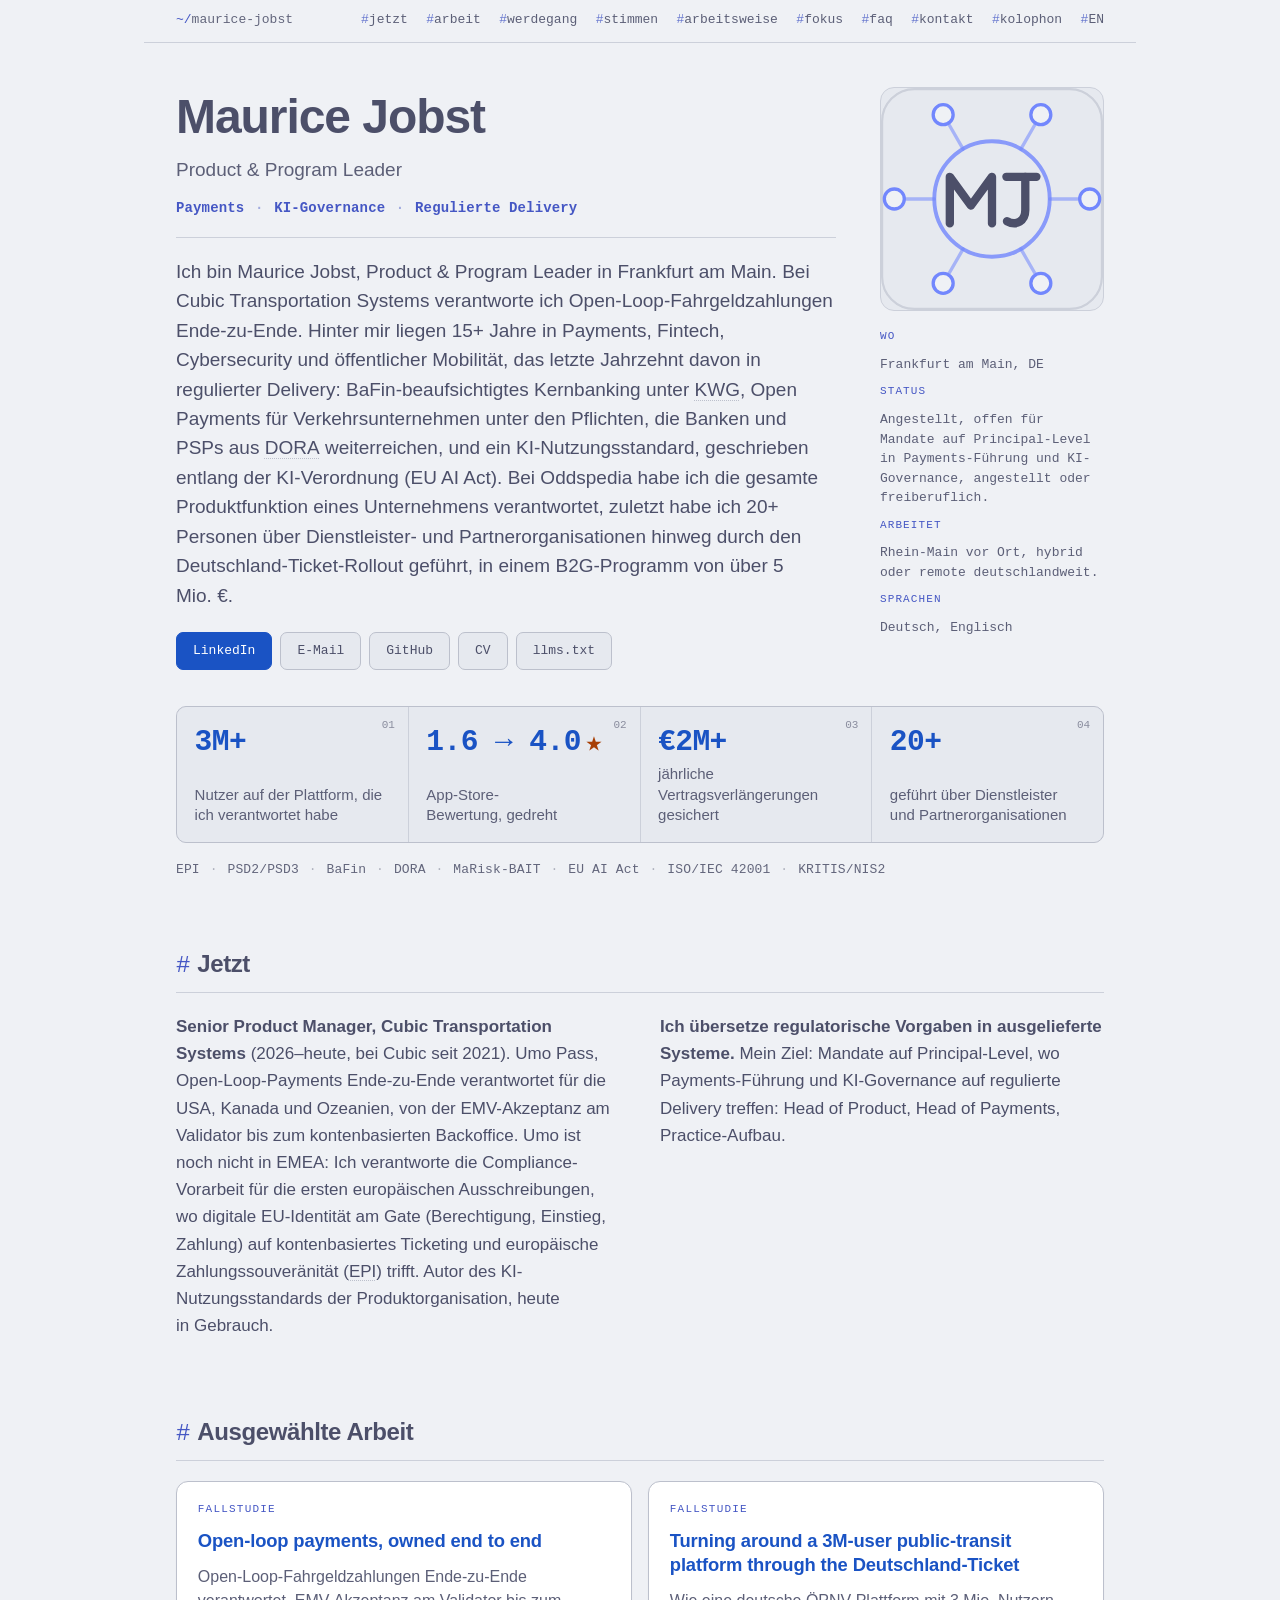
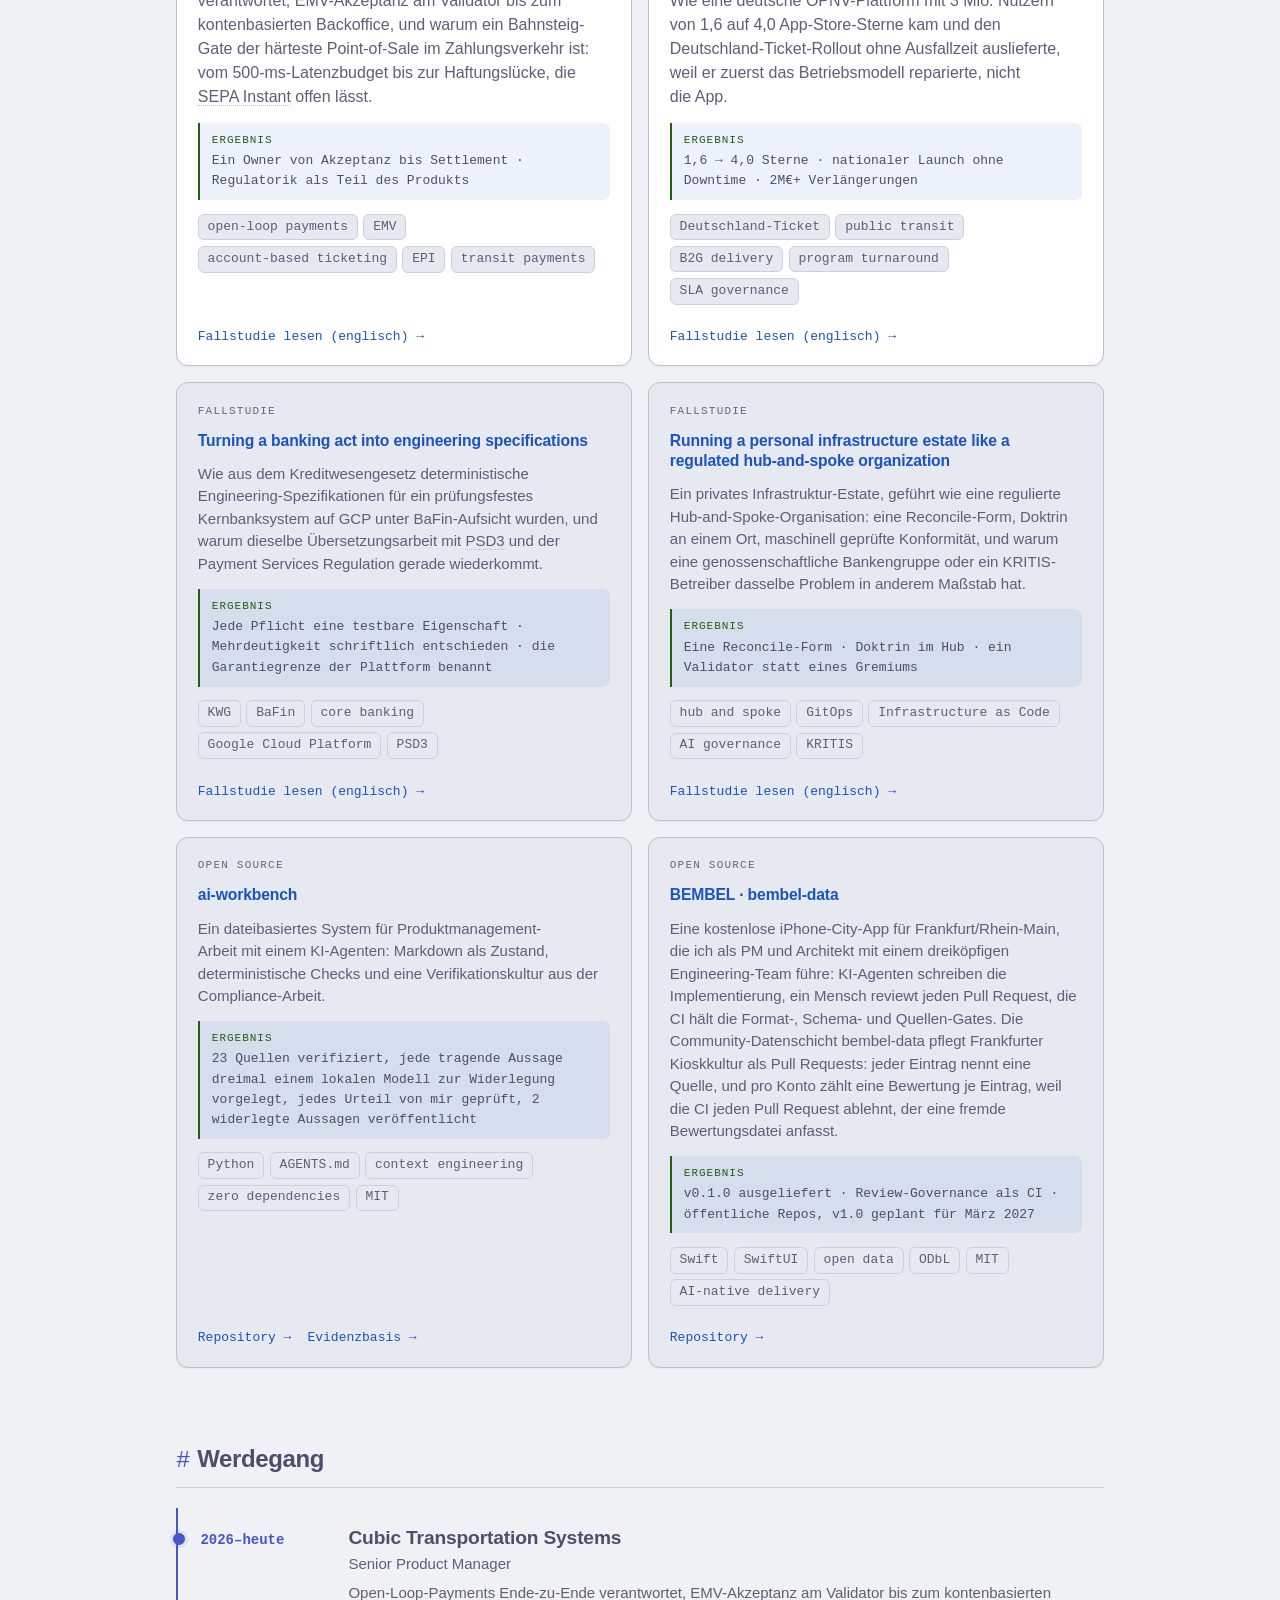
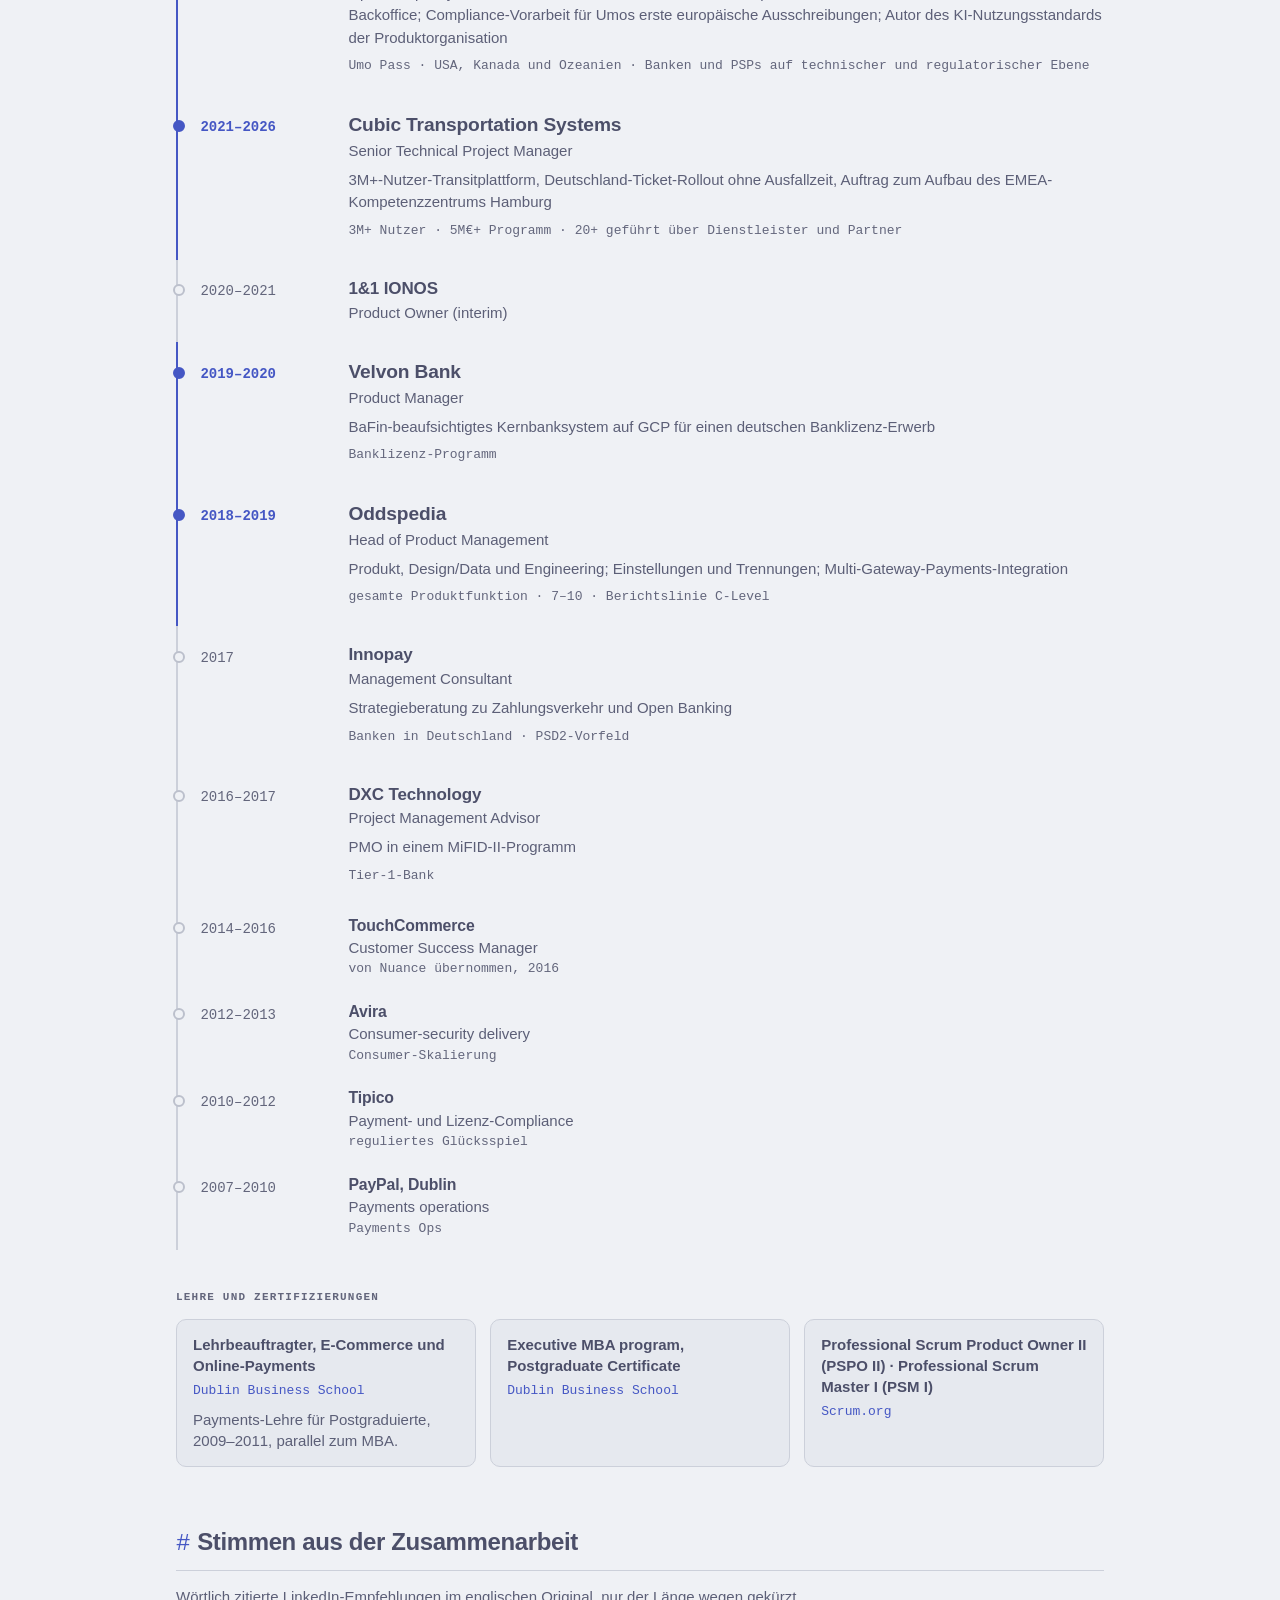
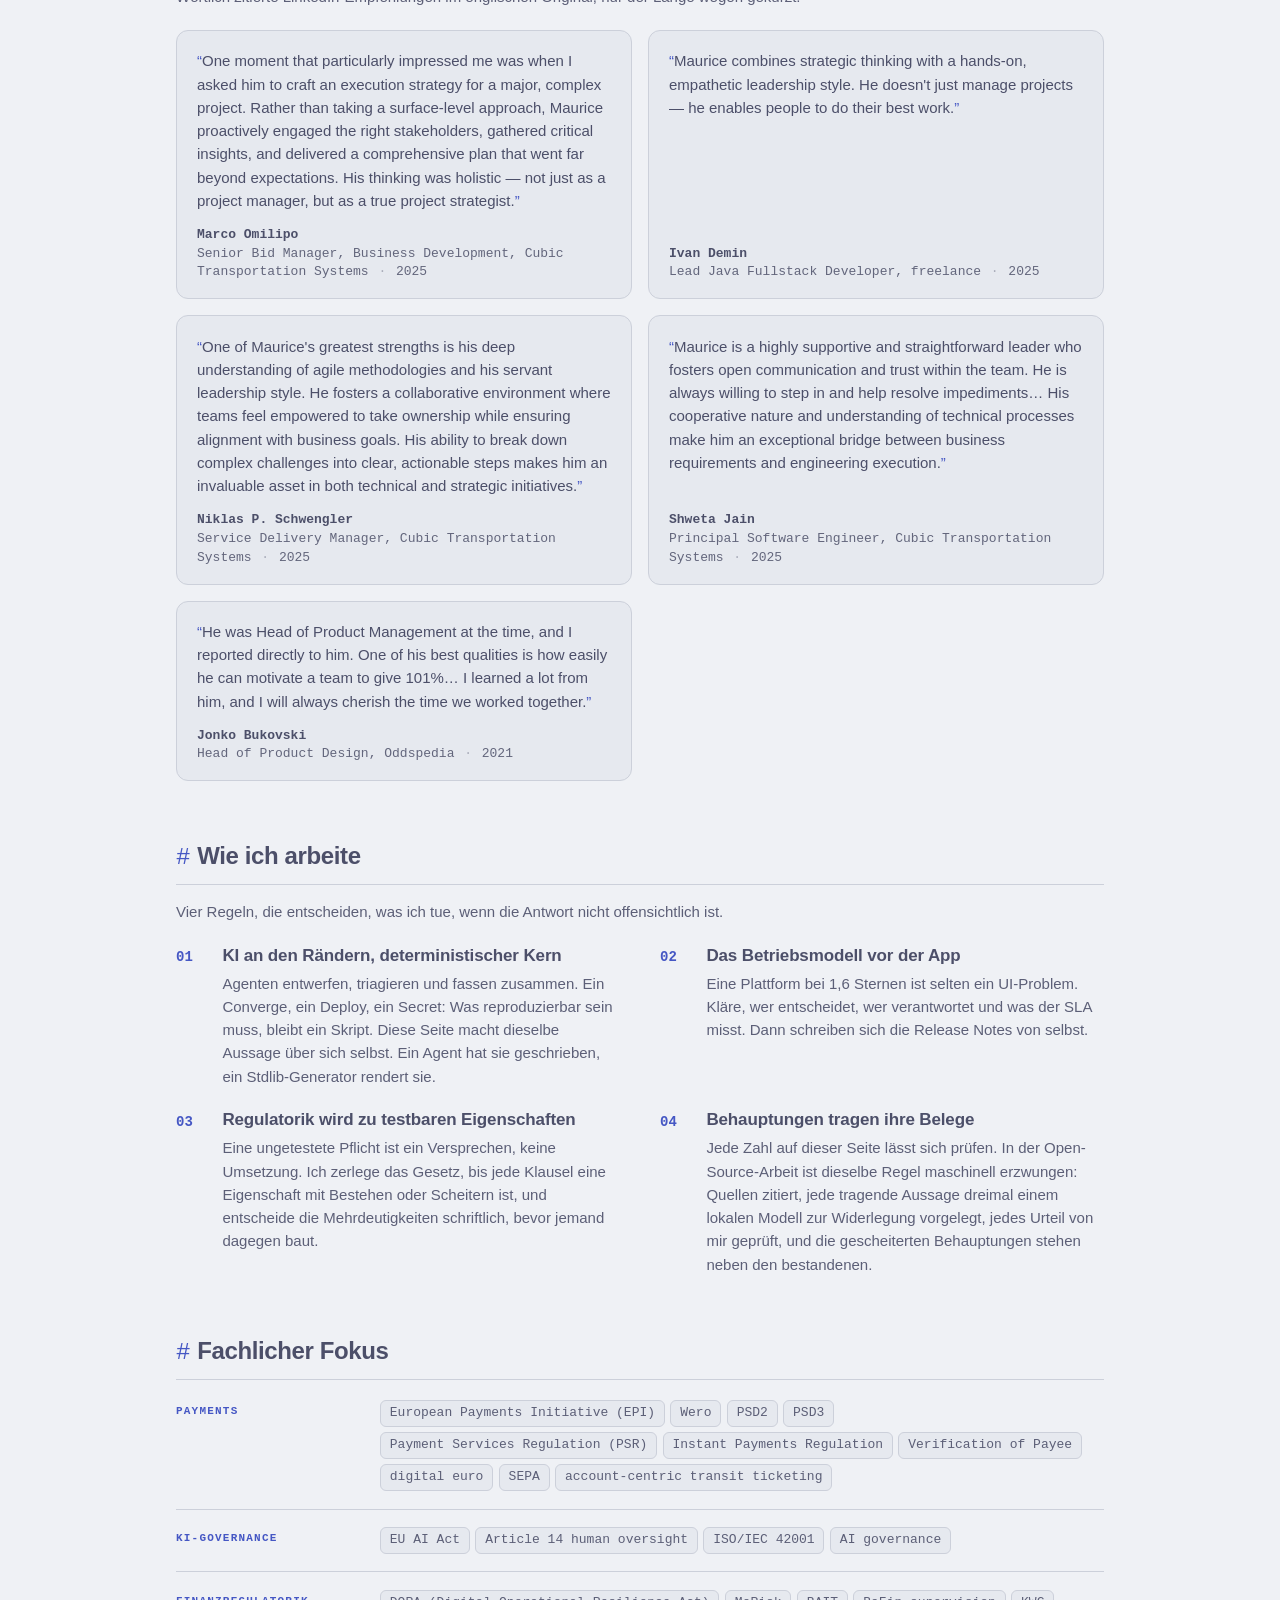
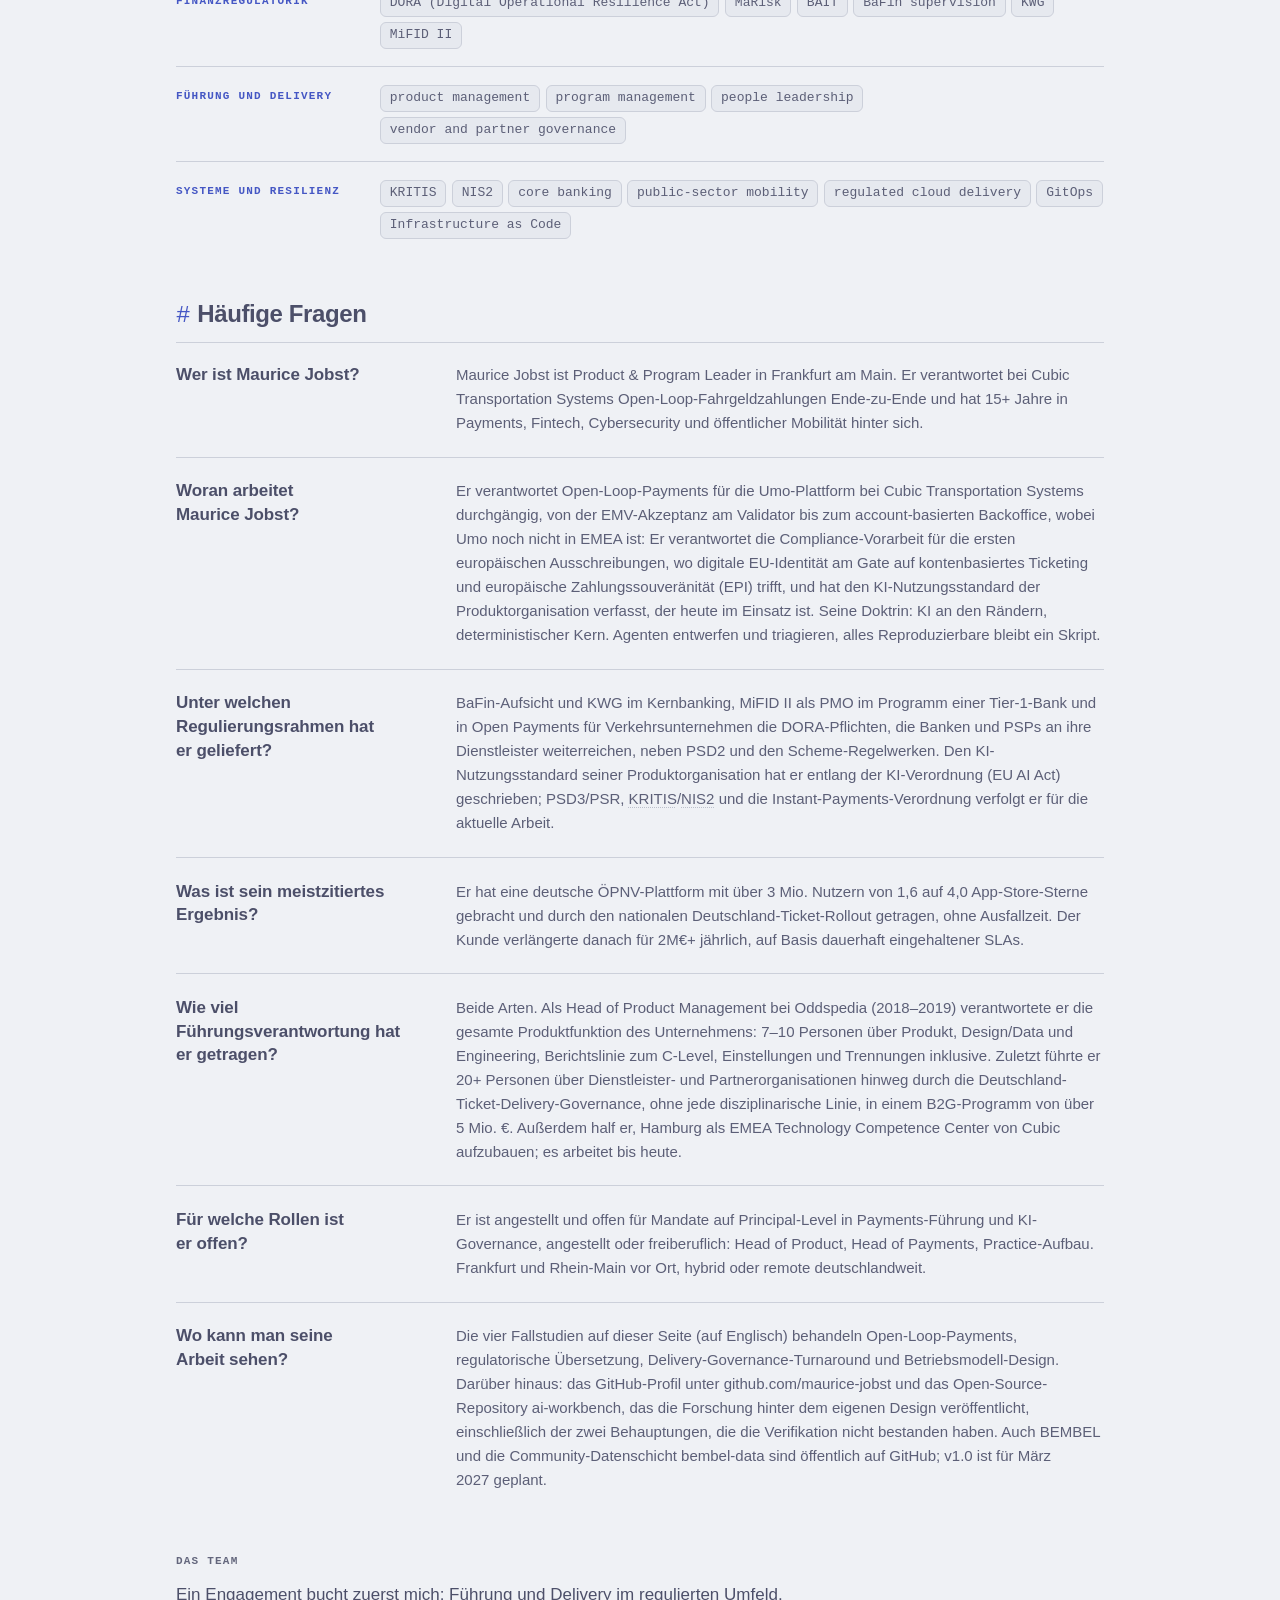
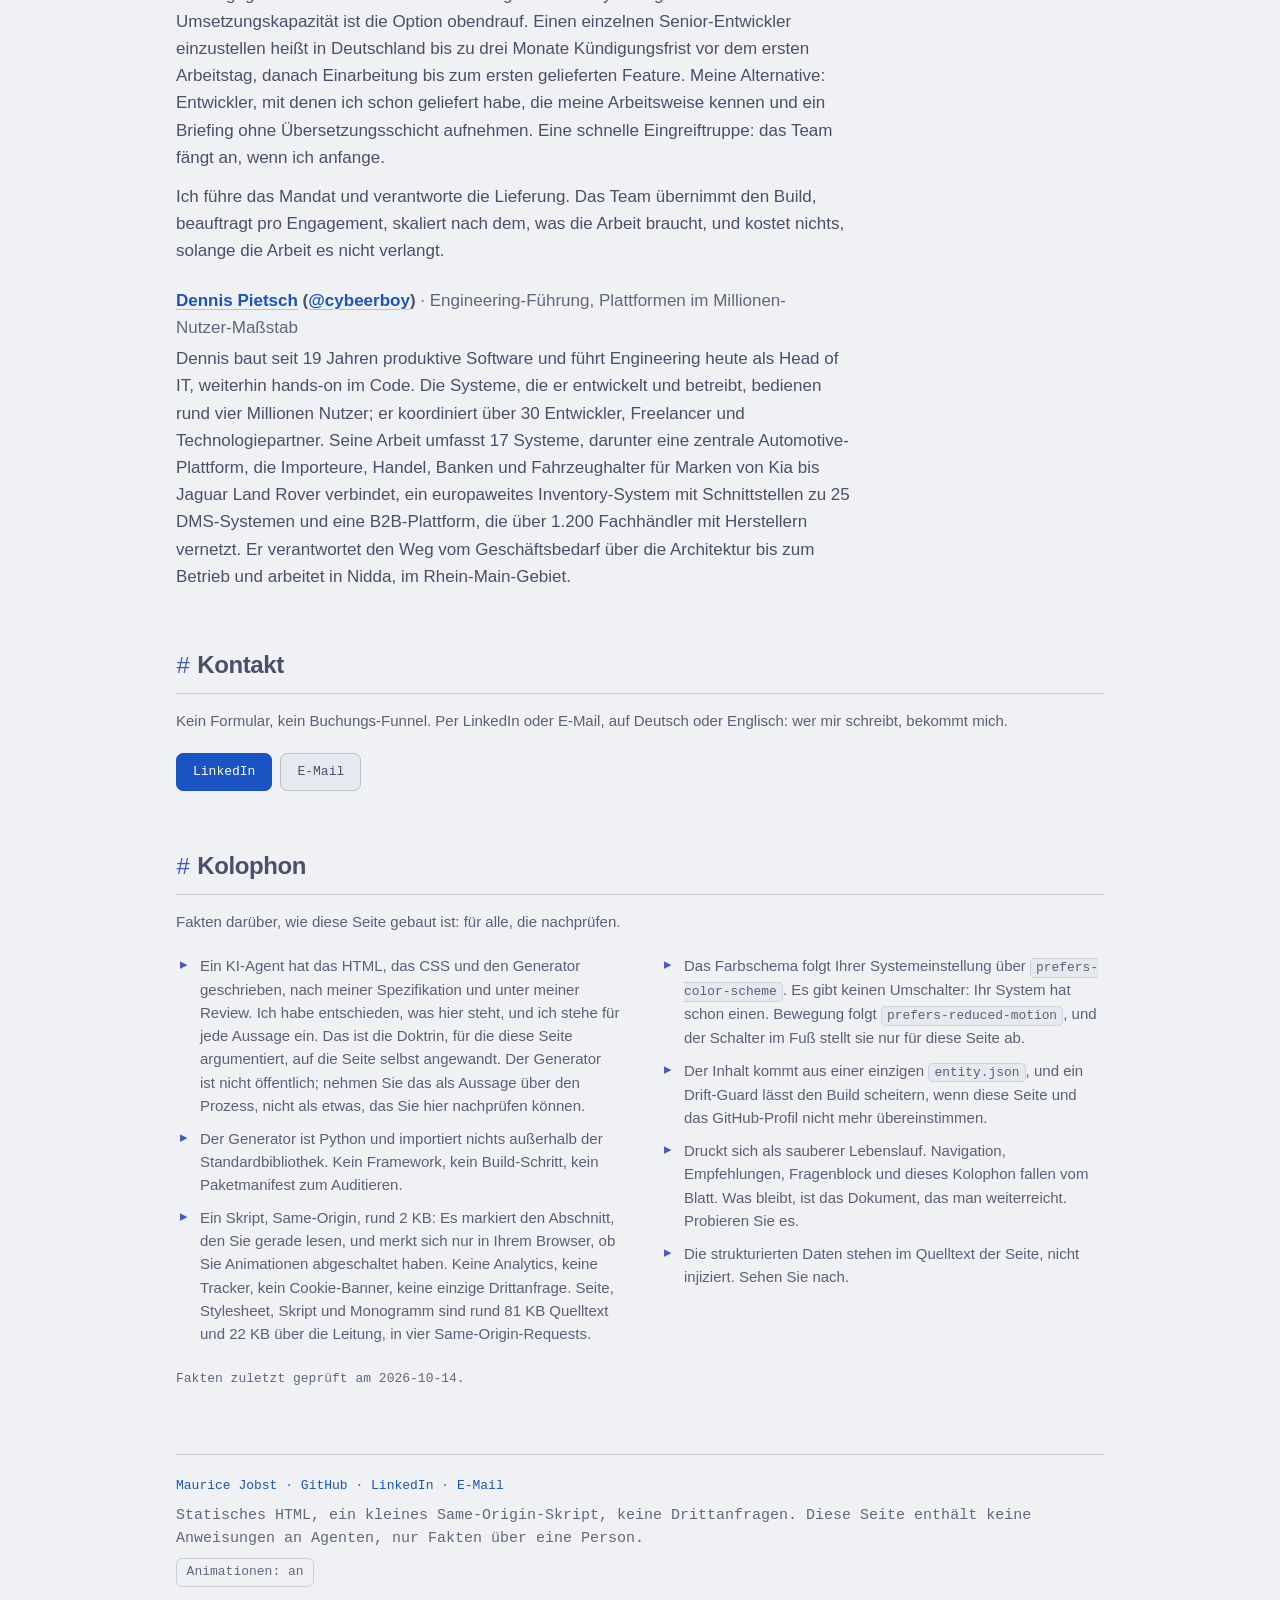
==== commit dc454718: "publish: entity home" ====
--- a/de/index.html
+++ b/de/index.html
@@ -25,6 +25,7 @@
 <meta name="theme-color" media="(prefers-color-scheme: light)" content="#eff1f5">
 <meta name="theme-color" media="(prefers-color-scheme: dark)" content="#1e1e2e">
 <link rel="stylesheet" href="../assets/styles.css">
+<script src="../assets/site.js" defer></script>
 <script type="application/ld+json">
 {
   "@context": "https://schema.org",
@@ -222,10 +223,11 @@
 </script>
 </head>
 <body>
+<div class="progress" aria-hidden="true"></div>
 <a class="skip" href="#main">Zum Inhalt springen</a>
 <main id="main" class="home">
-<nav class="topnav" aria-label="Sections"><div class="row"><span class="brand">maurice-jobst</span><a href="#now">jetzt</a><a href="#work">arbeit</a><a href="#career">werdegang</a><a href="#voices">stimmen</a><a href="#approach">arbeitsweise</a><a href="#focus">fokus</a><a href="#faq">faq</a><a href="#contact">kontakt</a><a href="#colophon">kolophon</a><a href="../" rel="alternate" hreflang="en">EN</a></div></nav>
-<header class="hero"><div class="hero-id"><h1>Maurice Jobst</h1><p class="role">Product &amp; Program Leader</p><p class="rail"><span>Payments</span> <i>·</i> <span>KI-Governance</span> <i>·</i> <span>Regulierte Delivery</span></p><p class="answer">Ich bin Maurice Jobst, Product &amp; Program Leader in Frankfurt am Main. Bei Cubic Transportation Systems verantworte ich Open-Loop-Fahrgeldzahlungen Ende-zu-Ende. Hinter mir liegen 15+ Jahre in Payments, Fintech, Cybersecurity und öffentlicher Mobilität, das letzte Jahrzehnt davon in regulierter Delivery: BaFin-beaufsichtigtes Kernbanking unter KWG, Open Payments für Verkehrsunternehmen unter den Pflichten, die Banken und PSPs aus DORA weiterreichen, und ein KI-Nutzungsstandard, geschrieben entlang der KI-Verordnung (EU AI Act). Bei Oddspedia habe ich die gesamte Produktfunktion eines Unternehmens verantwortet, zuletzt habe ich 20+ Personen über Dienstleister- und Partnerorganisationen hinweg durch den Deutschland-Ticket-Rollout geführt, in einem B2G-Programm von über 5 Mio. €.</p><p class="cta"><a class="btn primary" href="https://www.linkedin.com/in/mauricejobst/">LinkedIn</a><a class="btn" href="mailto:maurice.jobst@gmail.com">E-Mail</a><a class="btn" href="https://github.com/maurice-jobst">GitHub</a><a class="btn" href="../cv.html">CV</a><a class="btn" href="../llms.txt">llms.txt</a></p></div><aside class="hero-side"><img class="portrait mark" src="../assets/monogram.svg" alt="Monogramm für Maurice Jobst: die Buchstaben MJ in einer Hub-and-Spoke-Marke" width="200" height="200"><dl class="at-a-glance"><dt>wo</dt><dd>Frankfurt am Main, DE</dd><dt>status</dt><dd>Angestellt, offen für Mandate auf Principal-Level in Payments-Führung und KI-Governance, angestellt oder freiberuflich.</dd><dt>arbeitet</dt><dd>Rhein-Main vor Ort, hybrid oder remote deutschlandweit.</dd><dt>sprachen</dt><dd>Deutsch, Englisch</dd></dl></aside></header>
+<nav class="topnav" data-spy aria-label="Sections"><div class="row"><span class="brand">maurice-jobst</span><a href="#now">jetzt</a><a href="#work">arbeit</a><a href="#career">werdegang</a><a href="#voices">stimmen</a><a href="#approach">arbeitsweise</a><a href="#focus">fokus</a><a href="#faq">faq</a><a href="#contact">kontakt</a><a href="#colophon">kolophon</a><a href="../" rel="alternate" hreflang="en">EN</a></div></nav>
+<header class="hero"><div class="hero-id"><h1>Maurice Jobst</h1><p class="role">Product &amp; Program Leader</p><p class="rail"><span>Payments</span> <i>·</i> <span>KI-Governance</span> <i>·</i> <span>Regulierte Delivery</span></p><p class="answer">Ich bin Maurice Jobst, Product &amp; Program Leader in Frankfurt am Main. Bei Cubic Transportation Systems verantworte ich Open-Loop-Fahrgeldzahlungen Ende-zu-Ende. Hinter mir liegen 15+ Jahre in Payments, Fintech, Cybersecurity und öffentlicher Mobilität, das letzte Jahrzehnt davon in regulierter Delivery: BaFin-beaufsichtigtes Kernbanking unter <button class="gl" type="button" popovertarget="gl-kwg" style="anchor-name:--gl-kwg"><dfn>KWG</dfn></button><span popover id="gl-kwg" class="gl-pop" style="position-anchor:--gl-kwg"><span class="gl-t">KWG</span><span class="gl-x">Das Kreditwesengesetz: das Gesetz, das Banken zulässt und ihre Organisationspflichten setzt, darunter die ordnungsgemäße Geschäftsorganisation, die MaRisk ausführt.</span></span>, Open Payments für Verkehrsunternehmen unter den Pflichten, die Banken und PSPs aus <button class="gl" type="button" popovertarget="gl-dora" style="anchor-name:--gl-dora"><dfn>DORA</dfn></button><span popover id="gl-dora" class="gl-pop" style="position-anchor:--gl-dora"><span class="gl-t">DORA</span><span class="gl-x">Der EU Digital Operational Resilience Act, anwendbar seit Januar 2025: IKT-Risiko, Vorfallmeldung und Drittparteiregeln für Banken, Versicherer und Zahlungsinstitute, die sie an jeden Dienstleister in der Kette weiterreichen.</span></span> weiterreichen, und ein KI-Nutzungsstandard, geschrieben entlang der KI-Verordnung (EU AI Act). Bei Oddspedia habe ich die gesamte Produktfunktion eines Unternehmens verantwortet, zuletzt habe ich 20+ Personen über Dienstleister- und Partnerorganisationen hinweg durch den Deutschland-Ticket-Rollout geführt, in einem B2G-Programm von über 5 Mio. €.</p><p class="cta"><a class="btn primary" href="https://www.linkedin.com/in/mauricejobst/">LinkedIn</a><a class="btn" href="mailto:maurice.jobst@gmail.com">E-Mail</a><a class="btn" href="https://github.com/maurice-jobst">GitHub</a><a class="btn" href="../cv.html">CV</a><a class="btn" href="../llms.txt">llms.txt</a></p></div><aside class="hero-side"><img class="portrait mark" src="../assets/monogram.svg" alt="Monogramm für Maurice Jobst: die Buchstaben MJ in einer Hub-and-Spoke-Marke" width="200" height="200"><dl class="at-a-glance"><dt>wo</dt><dd>Frankfurt am Main, DE</dd><dt>status</dt><dd>Angestellt, offen für Mandate auf Principal-Level in Payments-Führung und KI-Governance, angestellt oder freiberuflich.</dd><dt>arbeitet</dt><dd>Rhein-Main vor Ort, hybrid oder remote deutschlandweit.</dd><dt>sprachen</dt><dd>Deutsch, Englisch</dd></dl></aside></header>
 <ul class="metrics">
 <li><span class="value">3M+</span><span class="label">Nutzer auf der Plattform, die ich verantwortet habe</span></li>
 <li><span class="value">1.6 → 4.0<span class="unit">★</span></span><span class="label">App-Store-Bewertung, gedreht</span></li>
@@ -235,16 +237,16 @@
 <p class="stamp"><span>EPI</span> <i>·</i> <span>PSD2/PSD3</span> <i>·</i> <span>BaFin</span> <i>·</i> <span>DORA</span> <i>·</i> <span>MaRisk-BAIT</span> <i>·</i> <span>EU AI Act</span> <i>·</i> <span>ISO/IEC 42001</span> <i>·</i> <span>KRITIS/NIS2</span></p>
 <h2 id="now"><span class="hash">#</span>Jetzt<a class="anchor" href="#now" aria-label="Link to this section">#</a></h2>
 <div class="prose">
-<p><strong>Senior Product Manager, Cubic Transportation Systems</strong> (2026–heute, bei Cubic seit 2021). Umo Pass, Open-Loop-Payments Ende-zu-Ende verantwortet für die USA, Kanada und Ozeanien, von der EMV-Akzeptanz am Validator bis zum kontenbasierten Backoffice. Umo ist noch nicht in EMEA: Ich verantworte die Compliance-Vorarbeit für die ersten europäischen Ausschreibungen, wo digitale EU-Identität am Gate (Berechtigung, Einstieg, Zahlung) auf kontenbasiertes Ticketing und europäische Zahlungssouveränität (EPI) trifft. Autor des KI-Nutzungsstandards der Produktorganisation, heute in Gebrauch.</p>
+<p><strong>Senior Product Manager, Cubic Transportation Systems</strong> (2026–heute, bei Cubic seit 2021). Umo Pass, Open-Loop-Payments Ende-zu-Ende verantwortet für die USA, Kanada und Ozeanien, von der EMV-Akzeptanz am Validator bis zum kontenbasierten Backoffice. Umo ist noch nicht in EMEA: Ich verantworte die Compliance-Vorarbeit für die ersten europäischen Ausschreibungen, wo digitale EU-Identität am Gate (Berechtigung, Einstieg, Zahlung) auf kontenbasiertes Ticketing und europäische Zahlungssouveränität (<button class="gl" type="button" popovertarget="gl-epi" style="anchor-name:--gl-epi"><dfn>EPI</dfn></button><span popover id="gl-epi" class="gl-pop" style="position-anchor:--gl-epi"><span class="gl-t">EPI</span><span class="gl-x">Die European Payments Initiative: ein bankgeführter Zusammenschluss europäischer Banken und Zahlungsdienstleister, der ein europäisches Zahlungssystem mit Wallet, Wero, als Alternative zu den US-Kartensystemen aufbaut.</span></span>) trifft. Autor des KI-Nutzungsstandards der Produktorganisation, heute in Gebrauch.</p>
 <p><strong>Ich übersetze regulatorische Vorgaben in ausgelieferte Systeme.</strong> Mein Ziel: Mandate auf Principal-Level, wo Payments-Führung und KI-Governance auf regulierte Delivery treffen: Head of Product, Head of Payments, Practice-Aufbau.</p>
 </div>
 <h2 id="work"><span class="hash">#</span>Ausgewählte Arbeit<a class="anchor" href="#work" aria-label="Link to this section">#</a></h2>
 <div class="grid lead-row">
-<article class="card lead"><p class="kicker">Fallstudie</p><h3><a href="../case-studies/open-loop-payments-end-to-end.html">Open-loop payments, owned end to end</a></h3><p class="card-desc">Open-Loop-Fahrgeldzahlungen Ende-zu-Ende verantwortet, EMV-Akzeptanz am Validator bis zum kontenbasierten Backoffice, und warum ein Bahnsteig-Gate der härteste Point-of-Sale im Zahlungsverkehr ist: vom 500-ms-Latenzbudget bis zur Haftungslücke, die SEPA Instant offen lässt.</p><p class="outcome"><span>Ergebnis</span> Ein Owner von Akzeptanz bis Settlement · Regulatorik als Teil des Produkts</p><ul class="chips"><li>open-loop payments</li><li>EMV</li><li>account-based ticketing</li><li>EPI</li><li>transit payments</li></ul><p class="card-links"><a href="../case-studies/open-loop-payments-end-to-end.html">Fallstudie lesen (englisch)</a></p></article>
+<article class="card lead"><p class="kicker">Fallstudie</p><h3><a href="../case-studies/open-loop-payments-end-to-end.html">Open-loop payments, owned end to end</a></h3><p class="card-desc">Open-Loop-Fahrgeldzahlungen Ende-zu-Ende verantwortet, EMV-Akzeptanz am Validator bis zum kontenbasierten Backoffice, und warum ein Bahnsteig-Gate der härteste Point-of-Sale im Zahlungsverkehr ist: vom 500-ms-Latenzbudget bis zur Haftungslücke, die <button class="gl" type="button" popovertarget="gl-sepa-instant" style="anchor-name:--gl-sepa-instant"><dfn>SEPA Instant</dfn></button><span popover id="gl-sepa-instant" class="gl-pop" style="position-anchor:--gl-sepa-instant"><span class="gl-t">SEPA Instant</span><span class="gl-x">Euro-Überweisungen, die in Sekunden rund um die Uhr abgewickelt werden. Die EU-Verordnung zu Sofortzahlungen machte den Empfang 2025 für Banken im Euroraum verpflichtend, das Senden später im selben Jahr.</span></span> offen lässt.</p><p class="outcome"><span>Ergebnis</span> Ein Owner von Akzeptanz bis Settlement · Regulatorik als Teil des Produkts</p><ul class="chips"><li>open-loop payments</li><li>EMV</li><li>account-based ticketing</li><li>EPI</li><li>transit payments</li></ul><p class="card-links"><a href="../case-studies/open-loop-payments-end-to-end.html">Fallstudie lesen (englisch)</a></p></article>
 <article class="card lead"><p class="kicker">Fallstudie</p><h3><a href="../case-studies/deutschland-ticket-turnaround.html">Turning around a 3M-user public-transit platform through the Deutschland-Ticket</a></h3><p class="card-desc">Wie eine deutsche ÖPNV-Plattform mit 3 Mio. Nutzern von 1,6 auf 4,0 App-Store-Sterne kam und den Deutschland-Ticket-Rollout ohne Ausfallzeit auslieferte, weil er zuerst das Betriebsmodell reparierte, nicht die App.</p><p class="outcome"><span>Ergebnis</span> 1,6 → 4,0 Sterne · nationaler Launch ohne Downtime · 2M€+ Verlängerungen</p><ul class="chips"><li>Deutschland-Ticket</li><li>public transit</li><li>B2G delivery</li><li>program turnaround</li><li>SLA governance</li></ul><p class="card-links"><a href="../case-studies/deutschland-ticket-turnaround.html">Fallstudie lesen (englisch)</a></p></article>
 </div>
 <div class="grid second-row">
-<article class="card secondary"><p class="kicker">Fallstudie</p><h3><a href="../case-studies/banking-act-to-specifications.html">Turning a banking act into engineering specifications</a></h3><p class="card-desc">Wie aus dem Kreditwesengesetz deterministische Engineering-Spezifikationen für ein prüfungsfestes Kernbanksystem auf GCP unter BaFin-Aufsicht wurden, und warum dieselbe Übersetzungsarbeit mit PSD3 und der Payment Services Regulation gerade wiederkommt.</p><p class="outcome"><span>Ergebnis</span> Jede Pflicht eine testbare Eigenschaft · Mehrdeutigkeit schriftlich entschieden · die Garantiegrenze der Plattform benannt</p><ul class="chips"><li>KWG</li><li>BaFin</li><li>core banking</li><li>Google Cloud Platform</li><li>PSD3</li></ul><p class="card-links"><a href="../case-studies/banking-act-to-specifications.html">Fallstudie lesen (englisch)</a></p></article>
+<article class="card secondary"><p class="kicker">Fallstudie</p><h3><a href="../case-studies/banking-act-to-specifications.html">Turning a banking act into engineering specifications</a></h3><p class="card-desc">Wie aus dem Kreditwesengesetz deterministische Engineering-Spezifikationen für ein prüfungsfestes Kernbanksystem auf GCP unter BaFin-Aufsicht wurden, und warum dieselbe Übersetzungsarbeit mit <button class="gl" type="button" popovertarget="gl-psd2-psd3" style="anchor-name:--gl-psd2-psd3"><dfn>PSD3</dfn></button><span popover id="gl-psd2-psd3" class="gl-pop" style="position-anchor:--gl-psd2-psd3"><span class="gl-t">PSD2/PSD3</span><span class="gl-x">Die EU-Zahlungsdiensterichtlinien. PSD2 (2015) brachte starke Kundenauthentifizierung und Open Banking; PSD3 mit der Payment Services Regulation ist das Nachfolgepaket, im November 2025 von Rat und Parlament vorläufig geeinigt und noch nicht in Kraft.</span></span> und der Payment Services Regulation gerade wiederkommt.</p><p class="outcome"><span>Ergebnis</span> Jede Pflicht eine testbare Eigenschaft · Mehrdeutigkeit schriftlich entschieden · die Garantiegrenze der Plattform benannt</p><ul class="chips"><li>KWG</li><li>BaFin</li><li>core banking</li><li>Google Cloud Platform</li><li>PSD3</li></ul><p class="card-links"><a href="../case-studies/banking-act-to-specifications.html">Fallstudie lesen (englisch)</a></p></article>
 <article class="card secondary"><p class="kicker">Fallstudie</p><h3><a href="../case-studies/hub-and-spoke-estate.html">Running a personal infrastructure estate like a regulated hub-and-spoke organization</a></h3><p class="card-desc">Ein privates Infrastruktur-Estate, geführt wie eine regulierte Hub-and-Spoke-Organisation: eine Reconcile-Form, Doktrin an einem Ort, maschinell geprüfte Konformität, und warum eine genossenschaftliche Bankengruppe oder ein KRITIS-Betreiber dasselbe Problem in anderem Maßstab hat.</p><p class="outcome"><span>Ergebnis</span> Eine Reconcile-Form · Doktrin im Hub · ein Validator statt eines Gremiums</p><ul class="chips"><li>hub and spoke</li><li>GitOps</li><li>Infrastructure as Code</li><li>AI governance</li><li>KRITIS</li></ul><p class="card-links"><a href="../case-studies/hub-and-spoke-estate.html">Fallstudie lesen (englisch)</a></p></article>
 <article class="card secondary"><p class="kicker">open source</p><h3><a href="https://github.com/maurice-jobst/ai-workbench">ai-workbench</a></h3><p class="card-desc">Ein dateibasiertes System für Produktmanagement-Arbeit mit einem KI-Agenten: Markdown als Zustand, deterministische Checks und eine Verifikationskultur aus der Compliance-Arbeit.</p><p class="outcome"><span>Ergebnis</span> 23 Quellen verifiziert, jede tragende Aussage dreimal einem lokalen Modell zur Widerlegung vorgelegt, jedes Urteil von mir geprüft, 2 widerlegte Aussagen veröffentlicht</p><ul class="chips"><li>Python</li><li>AGENTS.md</li><li>context engineering</li><li>zero dependencies</li><li>MIT</li></ul><p class="card-links"><a href="https://github.com/maurice-jobst/ai-workbench">Repository</a> <a href="https://github.com/maurice-jobst/ai-workbench/blob/main/docs/science.md">Evidenzbasis</a></p></article>
 <article class="card secondary"><p class="kicker">open source</p><h3><a href="https://github.com/maurice-jobst/bembel">BEMBEL · bembel-data</a></h3><p class="card-desc">Eine kostenlose iPhone-City-App für Frankfurt/Rhein-Main, die ich als PM und Architekt mit einem dreiköpfigen Engineering-Team führe: KI-Agenten schreiben die Implementierung, ein Mensch reviewt jeden Pull Request, die CI hält die Format-, Schema- und Quellen-Gates. Die Community-Datenschicht bembel-data pflegt Frankfurter Kioskkultur als Pull Requests: jeder Eintrag nennt eine Quelle, und pro Konto zählt eine Bewertung je Eintrag, weil die CI jeden Pull Request ablehnt, der eine fremde Bewertungsdatei anfasst.</p><p class="outcome"><span>Ergebnis</span> v0.1.0 ausgeliefert · Review-Governance als CI · öffentliche Repos, v1.0 geplant für März 2027</p><ul class="chips"><li>Swift</li><li>SwiftUI</li><li>open data</li><li>ODbL</li><li>MIT</li><li>AI-native delivery</li></ul><p class="card-links"><a href="https://github.com/maurice-jobst/bembel">Repository</a></p></article>
@@ -276,7 +278,7 @@
 <dt id="woran-arbeitet-maurice-jobst">Woran arbeitet Maurice Jobst?</dt>
 <dd>Er verantwortet Open-Loop-Payments für die Umo-Plattform bei Cubic Transportation Systems durchgängig, von der EMV-Akzeptanz am Validator bis zum account-basierten Backoffice, wobei Umo noch nicht in EMEA ist: Er verantwortet die Compliance-Vorarbeit für die ersten europäischen Ausschreibungen, wo digitale EU-Identität am Gate auf kontenbasiertes Ticketing und europäische Zahlungssouveränität (EPI) trifft, und hat den KI-Nutzungsstandard der Produktorganisation verfasst, der heute im Einsatz ist. Seine Doktrin: KI an den Rändern, deterministischer Kern. Agenten entwerfen und triagieren, alles Reproduzierbare bleibt ein Skript.</dd>
 <dt id="unter-welchen-regulierungsrahmen-hat-er-geliefert">Unter welchen Regulierungsrahmen hat er geliefert?</dt>
-<dd>BaFin-Aufsicht und KWG im Kernbanking, MiFID II als PMO im Programm einer Tier-1-Bank und in Open Payments für Verkehrsunternehmen die DORA-Pflichten, die Banken und PSPs an ihre Dienstleister weiterreichen, neben PSD2 und den Scheme-Regelwerken. Den KI-Nutzungsstandard seiner Produktorganisation hat er entlang der KI-Verordnung (EU AI Act) geschrieben; PSD3/PSR, KRITIS/NIS2 und die Instant-Payments-Verordnung verfolgt er für die aktuelle Arbeit.</dd>
+<dd>BaFin-Aufsicht und KWG im Kernbanking, MiFID II als PMO im Programm einer Tier-1-Bank und in Open Payments für Verkehrsunternehmen die DORA-Pflichten, die Banken und PSPs an ihre Dienstleister weiterreichen, neben PSD2 und den Scheme-Regelwerken. Den KI-Nutzungsstandard seiner Produktorganisation hat er entlang der KI-Verordnung (EU AI Act) geschrieben; PSD3/PSR, <button class="gl" type="button" popovertarget="gl-kritis" style="anchor-name:--gl-kritis"><dfn>KRITIS</dfn></button><span popover id="gl-kritis" class="gl-pop" style="position-anchor:--gl-kritis"><span class="gl-t">KRITIS</span><span class="gl-x">Deutschlands Regime für Kritische Infrastrukturen: Betreiber von Energie-, Wasser-, Gesundheits-, Verkehrs- und Finanzanlagen oberhalb einer Schwelle müssen die Sicherheitsanforderungen des BSI erfüllen, Angriffserkennung betreiben und Vorfälle melden, seit Dezember 2025 nach dem Gesetz, das NIS2 umsetzt.</span></span>/<button class="gl" type="button" popovertarget="gl-nis2" style="anchor-name:--gl-nis2"><dfn>NIS2</dfn></button><span popover id="gl-nis2" class="gl-pop" style="position-anchor:--gl-nis2"><span class="gl-t">NIS2</span><span class="gl-x">Die zweite EU-Richtlinie zur Netz- und Informationssicherheit, in Kraft seit 2023: Cybersicherheitspflichten und Leitungshaftung für wesentliche und wichtige Einrichtungen quer durch die Sektoren, 2025 in deutsches Recht umgesetzt.</span></span> und die Instant-Payments-Verordnung verfolgt er für die aktuelle Arbeit.</dd>
 <dt id="was-ist-sein-meistzitiertes-ergebnis">Was ist sein meistzitiertes Ergebnis?</dt>
 <dd>Er hat eine deutsche ÖPNV-Plattform mit über 3 Mio. Nutzern von 1,6 auf 4,0 App-Store-Sterne gebracht und durch den nationalen Deutschland-Ticket-Rollout getragen, ohne Ausfallzeit. Der Kunde verlängerte danach für 2M€+ jährlich, auf Basis dauerhaft eingehaltener SLAs.</dd>
 <dt id="wie-viel-führungsverantwortung-hat-er-getragen">Wie viel Führungsverantwortung hat er getragen?</dt>
@@ -295,17 +297,18 @@
 <ul class="colophon">
 <li>Ein KI-Agent hat das HTML, das CSS und den Generator geschrieben, nach meiner Spezifikation und unter meiner Review. Ich habe entschieden, was hier steht, und ich stehe für jede Aussage ein. Das ist die Doktrin, für die diese Seite argumentiert, auf die Seite selbst angewandt. Der Generator ist nicht öffentlich; nehmen Sie das als Aussage über den Prozess, nicht als etwas, das Sie hier nachprüfen können.</li>
 <li>Der Generator ist Python und importiert nichts außerhalb der Standardbibliothek. Kein Framework, kein Build-Schritt, kein Paketmanifest zum Auditieren.</li>
-<li>Null JavaScript. Keine Analytics, keine Tracker, kein Cookie-Banner, keine einzige Drittanfrage. Seite, Stylesheet und Monogramm sind rund 60 KB Quelltext und 16 KB über die Leitung, in drei Same-Origin-Requests.</li>
-<li>Das Farbschema folgt Ihrer Systemeinstellung über <code>prefers-color-scheme</code>. Es gibt keinen Umschalter, weil ein Umschalter ein Skript bräuchte.</li>
+<li>Ein Skript, Same-Origin, rund 2 KB: Es markiert den Abschnitt, den Sie gerade lesen, und merkt sich nur in Ihrem Browser, ob Sie Animationen abgeschaltet haben. Keine Analytics, keine Tracker, kein Cookie-Banner, keine einzige Drittanfrage. Seite, Stylesheet, Skript und Monogramm sind rund 81 KB Quelltext und 22 KB über die Leitung, in vier Same-Origin-Requests.</li>
+<li>Das Farbschema folgt Ihrer Systemeinstellung über <code>prefers-color-scheme</code>. Es gibt keinen Umschalter: Ihr System hat schon einen. Bewegung folgt <code>prefers-reduced-motion</code>, und der Schalter im Fuß stellt sie nur für diese Seite ab.</li>
 <li>Der Inhalt kommt aus einer einzigen <code>entity.json</code>, und ein Drift-Guard lässt den Build scheitern, wenn diese Seite und das GitHub-Profil nicht mehr übereinstimmen.</li>
 <li>Druckt sich als sauberer Lebenslauf. Navigation, Empfehlungen, Fragenblock und dieses Kolophon fallen vom Blatt. Was bleibt, ist das Dokument, das man weiterreicht. Probieren Sie es.</li>
 <li>Die strukturierten Daten stehen im Quelltext der Seite, nicht injiziert. Sehen Sie nach.</li>
 </ul>
-<p class="updated">Fakten zuletzt geprüft am <time datetime="2026-10-03">2026-10-03</time>.</p>
+<p class="updated">Fakten zuletzt geprüft am <time datetime="2026-10-14">2026-10-14</time>.</p>
 </main>
 <footer>
 <p><a href="../index.html">Maurice Jobst</a> · <a href="https://github.com/maurice-jobst">GitHub</a> · <a href="https://www.linkedin.com/in/mauricejobst/">LinkedIn</a> · <a href="mailto:maurice.jobst@gmail.com">E-Mail</a></p>
-<p class="fine">Statisches HTML, null JavaScript, keine Drittanfragen. Diese Seite enthält keine Anweisungen an Agenten, nur Fakten über eine Person.</p>
+<p class="fine">Statisches HTML, ein kleines Same-Origin-Skript, keine Drittanfragen. Diese Seite enthält keine Anweisungen an Agenten, nur Fakten über eine Person.</p>
+<p><button id="motion-toggle" type="button" class="motion" hidden aria-pressed="false" data-on="Animationen: an" data-off="Animationen: aus">Animationen: an</button></p>
 </footer>
 </body>
 </html>
--- a/assets/styles.css
+++ b/assets/styles.css
@@ -23,7 +23,14 @@
  * deliberate departure from the published palette. Verified, not eyeballed:
  * every pair in this file was run through a contrast script.
  *
- * No web fonts, no JavaScript, no third-party request. System stacks only.
+ * No web fonts, no third-party request, system stacks only. One same-origin
+ * script (site.js) marks the section being read and keeps the motion switch;
+ * every effect below is CSS and degrades to the plain page without it.
+ *
+ * MOTION. Three guards, one rule: html.motion-off (the footer switch),
+ * prefers-reduced-motion and print each turn every animation off. The reveal
+ * and the progress line use scroll-driven animations behind @supports, so a
+ * browser without them renders the page as it was before 2026-10-14.
  */
 
 :root {
@@ -95,7 +102,60 @@
 html { scroll-behavior: smooth; scroll-padding-top: 4.5rem; }
 @media (prefers-reduced-motion: reduce) {
   html { scroll-behavior: auto; }
-  * { transition: none !important; }
+  *, *::before, *::after { transition: none !important; animation: none !important; }
+}
+html.motion-off { scroll-behavior: auto; }
+html.motion-off *, html.motion-off *::before, html.motion-off *::after {
+  transition: none !important; animation: none !important;
+}
+
+/* ---- view transitions ------------------------------------------------- */
+
+/* EN/DE and the case-study links cross-fade instead of flashing white. Same
+   origin, so the browser does it on its own; nothing to script. */
+@view-transition { navigation: auto; }
+::view-transition-old(root), ::view-transition-new(root) { animation-duration: 0.18s; }
+@media (prefers-reduced-motion: reduce) {
+  @view-transition { navigation: none; }
+}
+
+/* ---- reading progress ------------------------------------------------- */
+
+/* A 2px accent line along the top edge, scaled by how far down the document
+   the reader is. Scroll-driven, so it costs no script and no layout. */
+.progress {
+  position: fixed;
+  top: 0; left: 0;
+  width: 100%;
+  height: 2px;
+  z-index: 6;
+  background: var(--accent);
+  transform-origin: 0 50%;
+  transform: scaleX(0);
+  pointer-events: none;
+}
+@supports (animation-timeline: scroll()) {
+  .progress { animation: progress linear both; animation-timeline: scroll(root); }
+}
+@keyframes progress { from { transform: scaleX(0); } to { transform: scaleX(1); } }
+html.motion-off .progress { display: none; }
+
+/* ---- reveal ----------------------------------------------------------- */
+
+/* Blocks fade up as they enter the viewport: 8px and 0.4s of the scroll range,
+   not a slideshow. `translate` rather than `transform`, so the card hover lift
+   on `transform` still applies once the reveal has finished. Content above the
+   fold is past its entry range on load and renders settled. */
+@supports (animation-timeline: view()) {
+  h2, .card, .entry, .quote, .principles > li, .speaking > li, .focus-group, .qa > dt, .qa > dd {
+    animation: reveal linear both;
+    animation-timeline: view();
+    animation-range: entry 0% entry 40%;
+  }
+}
+@keyframes reveal {
+  from { opacity: 0; translate: 0 8px; }
+  to { opacity: 1; translate: 0 0; }
 }
 
 body {
@@ -185,6 +245,8 @@
 .topnav a { color: var(--fg-muted); }
 .topnav a::before { content: "#"; color: var(--accent-2); opacity: 0.8; }
 .topnav a:hover { color: var(--accent); text-decoration: none; }
+.topnav a.is-reading { color: var(--fg); }
+.topnav a.is-reading::before { color: var(--accent); opacity: 1; }
 
 /* ---- hero ------------------------------------------------------------- */
 
@@ -208,7 +270,7 @@
   line-height: 1.06;
   letter-spacing: -0.022em;
   text-wrap: balance;
-  margin: 0 0 0.3rem;
+  margin: 0.35rem 0 0.75rem;
 }
 .hero .role {
   font-size: 1.1875rem;
@@ -327,10 +389,13 @@
 @media (min-width: 40rem) {
   .metrics { grid-template-columns: repeat(4, minmax(0, 1fr)); }
 }
+.metrics { counter-reset: metric; }
 .metrics li {
-  padding: 1rem 1.1rem;
+  padding: 1.15rem 1.1rem 1.05rem;
   margin: 0;
   background: var(--bg-soft);
+  position: relative;
+  counter-increment: metric;
   /* the four labels are different lengths; anchoring the figure to the top and
      the label to the bottom keeps the baselines level when one of them wraps */
   display: flex;
@@ -338,15 +403,26 @@
   justify-content: space-between;
   gap: 0.3rem;
 }
+/* the running number top-right is the one borrowing from pietsch.xyz that
+   survived the register check: it says "four facts, counted", nothing more */
+.metrics li::before {
+  content: "0" counter(metric);
+  position: absolute;
+  top: 0.65rem; right: 0.8rem;
+  font-family: var(--mono);
+  font-size: var(--fs-mono-xs);
+  color: var(--fg-faint);
+  opacity: 0.7;
+}
 .metrics .value {
   display: block;
   font-family: var(--mono);
   font-variant-numeric: tabular-nums lining-nums;
-  font-size: 1.4rem;
+  font-size: 1.85rem;
   font-weight: 600;
-  letter-spacing: -0.015em;
-  line-height: 1.2;
-  color: var(--fg);
+  letter-spacing: -0.02em;
+  line-height: 1.15;
+  color: var(--accent);
 }
 /* the glyph that says what the figure is, so the label does not have to */
 .metrics .unit {
@@ -376,12 +452,18 @@
 
 /* ---- headings --------------------------------------------------------- */
 
+/* Cap height to the grid: the half-leading above a heading's capitals and below
+   its baseline is trimmed, so a heading sits on its rule and under its margin
+   at the distance the number says, not the distance plus the font's air. The
+   margins below were re-tuned once by eye after the trim (2026-10-14); a
+   browser without the property shows the pre-trim rhythm, a few px looser. */
+h1, h2, h3, .card h3, .metrics .value { text-box-trim: trim-both; text-box-edge: cap alphabetic; }
 h2 {
   font-size: 1.5rem;
   line-height: 1.25;
   letter-spacing: -0.016em;
-  margin: 3.5rem 0 1.15rem;
-  padding-bottom: 0.5rem;
+  margin: 3.75rem 0 1.25rem;
+  padding-bottom: 0.7rem;
   border-bottom: 1px solid var(--border-soft);
 }
 h2 .hash {
@@ -394,7 +476,7 @@
   font-size: 1.1rem;
   line-height: 1.35;
   letter-spacing: -0.008em;
-  margin: 2rem 0 0.4rem;
+  margin: 2.1rem 0 0.6rem;
 }
 h3 + p { margin-top: 0; }
 h3.sub {
@@ -454,9 +536,23 @@
   box-shadow: var(--shadow-card);
   display: flex;
   flex-direction: column;
-  transition: border-color 0.15s ease, box-shadow 0.15s ease;
-}
-.card:hover { border-color: var(--accent); box-shadow: var(--shadow-card-hover); }
+  position: relative;
+  transition: border-color 0.15s ease, box-shadow 0.15s ease, transform 0.18s ease;
+}
+.card:hover { border-color: var(--accent); box-shadow: var(--shadow-card-hover); transform: translateY(-2px); }
+/* a short accent tick in the bottom-right corner, shown on hover: the card
+   acknowledges the pointer without changing colour all over */
+.card::after {
+  content: "";
+  position: absolute;
+  right: 1rem; bottom: -1px;
+  width: 1.4rem; height: 2px;
+  background: var(--accent);
+  border-radius: 1px;
+  opacity: 0;
+  transition: opacity 0.18s ease;
+}
+.card:hover::after { opacity: 1; }
 
 /* The two client engagements carry the pitch; the doctrine piece and the
    open-source work sit below at a lower weight rather than as their peers. */
@@ -475,7 +571,7 @@
   margin: 0 0 0.5rem;
 }
 .card.lead .kicker { color: var(--accent-2); }
-.card h3 { margin: 0 0 0.55rem; font-size: 1.02rem; line-height: 1.3; }
+.card h3 { margin: 0.15rem 0 0.75rem; font-size: 1.02rem; line-height: 1.3; }
 .card-desc { font-size: var(--fs-sm); line-height: 1.5; color: var(--fg-muted); margin: 0 0 0.85rem; }
 
 /* The label sits on its own line. Inline, the wrapped text ran back underneath
@@ -564,6 +660,15 @@
 }
 .entry.lead { border-left-color: var(--accent-2); }
 .entry.lead::before { border-color: var(--accent-2); background: var(--accent-2); }
+/* the first lead entry is the present: its node breathes, slowly, 3px of halo */
+.timeline > .entry.lead:first-child::before {
+  box-shadow: 0 0 0 3px var(--accent-2-soft);
+  animation: node-glow 3.2s ease-in-out infinite;
+}
+@keyframes node-glow {
+  0%, 100% { box-shadow: 0 0 0 3px var(--accent-2-soft); }
+  50% { box-shadow: 0 0 0 7px transparent; }
+}
 .entry.compact { padding-top: 0.7rem; padding-bottom: 0.7rem; }
 .entry.compact::before { top: 1.1rem; }
 
@@ -828,6 +933,110 @@
 
 .fine { color: var(--fg-faint); font-size: var(--fs-sm); line-height: 1.55; }
 
+/* ---- glossary --------------------------------------------------------- */
+
+/* The estate's glossary grammar (aurelius ADR 2026-09-25 §3, shared with
+   shop.home and money.home): the first use of a term on a page is a button
+   around a <dfn>, the explanation a [popover] span beside it. Click or tap
+   opens, Escape or a click outside closes. Here the popover is anchored under
+   the term (CSS anchor positioning, Baseline September 2026) and flips above
+   when there is no room; a browser without anchors places it centred in the
+   top layer, which is the UA default, and one without the Popover API shows
+   the term as plain text. */
+.gl {
+  all: unset;
+  cursor: pointer;
+  text-decoration: underline dotted var(--border);
+  text-decoration-thickness: 1px;
+  text-underline-offset: 0.2em;
+}
+.gl:hover, .gl:focus-visible { text-decoration-color: var(--accent); }
+.gl:focus-visible { outline: 2px solid var(--accent); outline-offset: 2px; border-radius: 3px; }
+.gl dfn { font-style: inherit; }
+.gl-pop {
+  position: absolute;
+  /* position-anchor is inline on the element: one name per term, see build.py */
+  position-area: block-end span-inline-end;
+  position-try-fallbacks: flip-block, flip-inline, flip-block flip-inline;
+  margin: 0.45rem 0 0;
+  width: min(22rem, calc(100vw - 2 * var(--pad)));
+  padding: 0.8rem 0.95rem 0.85rem;
+  border: 1px solid var(--border);
+  border-radius: 10px;
+  background: var(--bg-raised);
+  color: var(--fg);
+  box-shadow: 0 6px 24px rgba(0, 0, 0, 0.18);
+  font-family: var(--sans);
+  font-size: var(--fs-sm);
+  line-height: 1.5;
+  text-wrap: pretty;
+}
+.gl-pop > span { display: block; }
+.gl-pop .gl-t {
+  font-family: var(--mono);
+  font-size: var(--fs-mono-sm);
+  font-weight: 600;
+  color: var(--accent-2);
+  margin-bottom: 0.3rem;
+}
+.gl-pop::backdrop { background: transparent; }
+/* On a phone an anchored card has no room on either side of the term, so the
+   popover becomes a sheet above the bottom edge instead: anchoring off, plain
+   insets on. The anchor name stays inline and simply has nothing to do. */
+@media (max-width: 40rem) {
+  .gl-pop {
+    position: fixed;
+    position-area: none;
+    position-try-fallbacks: none;
+    inset: auto var(--pad) var(--pad) var(--pad);
+    width: auto;
+    margin: 0;
+  }
+}
+/* entry: fade and lift in, @starting-style gives the from-state for an element
+   that has just been shown; exit is instant, which is what a dismissal wants */
+.gl-pop:popover-open { opacity: 1; translate: 0 0; transition: opacity 0.16s ease, translate 0.16s ease; }
+@starting-style { .gl-pop:popover-open { opacity: 0; translate: 0 -4px; } }
+@supports not selector(:popover-open) { .gl { text-decoration: none; cursor: auto; } .gl-pop { display: none; } }
+
+/* ---- article table of contents ---------------------------------------- */
+
+/* Inline under the breadcrumb on a narrow screen; at 86rem and up it moves into
+   the left gutter outside the frame and sticks, the section being read marked
+   by the script. `position: fixed` with a calc against the centred frame keeps
+   the article's own column untouched at every width. The breakpoint is the
+   frame (58rem) plus two gutters wide enough for the list (12.5rem each) plus
+   a margin: below it the calc lands off the left edge. */
+.toc { margin: 0 0 1.5rem; }
+.toc .kicker { margin-bottom: 0.4rem; }
+.toc ol {
+  list-style: none;
+  margin: 0; padding: 0;
+  font-family: var(--mono);
+  font-size: var(--fs-mono-sm);
+  line-height: 1.5;
+  display: flex; flex-wrap: wrap; gap: 0.2rem 1rem;
+}
+.toc li { margin: 0; }
+.article .toc a { color: var(--fg-muted); text-decoration: none; }
+.toc a::before { content: "#"; color: var(--accent-2); opacity: 0.8; margin-right: 0.2em; }
+.article .toc a:hover { color: var(--accent); text-decoration: none; }
+.toc a.is-reading { color: var(--fg); }
+.toc a.is-reading::before { color: var(--accent); opacity: 1; }
+@media (min-width: 86rem) {
+  .toc {
+    position: fixed;
+    top: 5.5rem;
+    left: calc(50% - var(--frame) / 2 - 12.5rem);
+    width: 11rem;
+    margin: 0;
+    padding-left: 0.9rem;
+    border-left: 1px solid var(--border-soft);
+  }
+  .toc ol { display: grid; gap: 0.35rem; }
+  .toc a { display: block; text-wrap: pretty; }
+}
+
 .breadcrumb {
   font-family: var(--mono);
   font-size: var(--fs-mono-sm);
@@ -893,6 +1102,16 @@
   line-height: 1.6;
 }
 footer p { margin-bottom: 0.45rem; }
+.motion {
+  font: inherit;
+  color: var(--fg-faint);
+  background: none;
+  border: 1px solid var(--border-soft);
+  border-radius: 6px;
+  padding: 0.2rem 0.6rem;
+  cursor: pointer;
+}
+.motion:hover { color: var(--accent); border-color: var(--accent); }
 
 /* ---- print: a clean CV ------------------------------------------------ */
 
@@ -918,9 +1137,12 @@
      colophon about how the page is built — none of which belongs on a document
      someone prints to read on a train. Everything a CV is actually for stays. */
   .topnav, .cta, .anchor, .card-links, .updated, .section-note, .portrait,
-  #voices, .quotes, #faq, .qa, #contact, #colophon, ul.colophon, .collaborators {
+  #voices, .quotes, #faq, .qa, #contact, #colophon, ul.colophon, .collaborators,
+  .progress, .toc, .motion, .gl-pop {
     display: none;
   }
+  .gl { text-decoration: none; }
+  *, *::before, *::after { animation: none !important; transition: none !important; }
 
   .hero { display: grid; grid-template-columns: minmax(0, 1fr) 15rem; margin-top: 0; }
   .at-a-glance { display: block; }
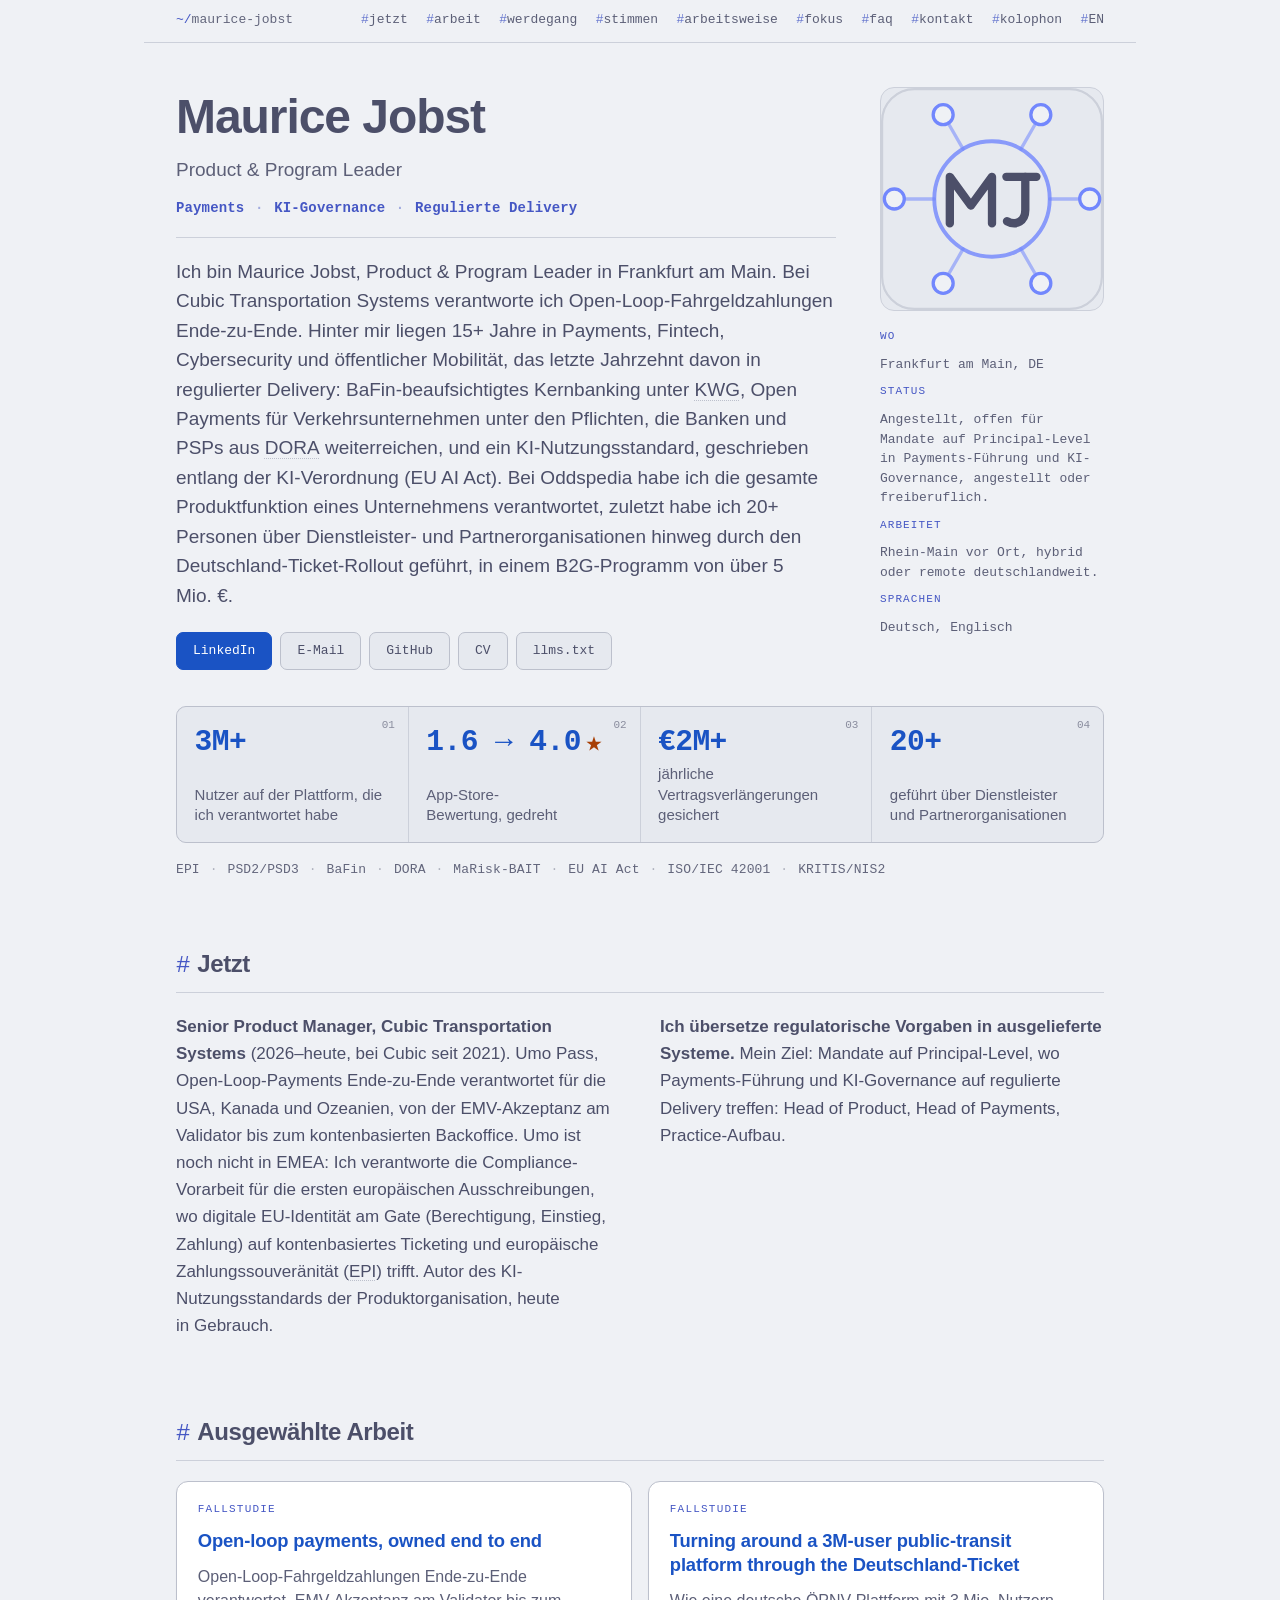
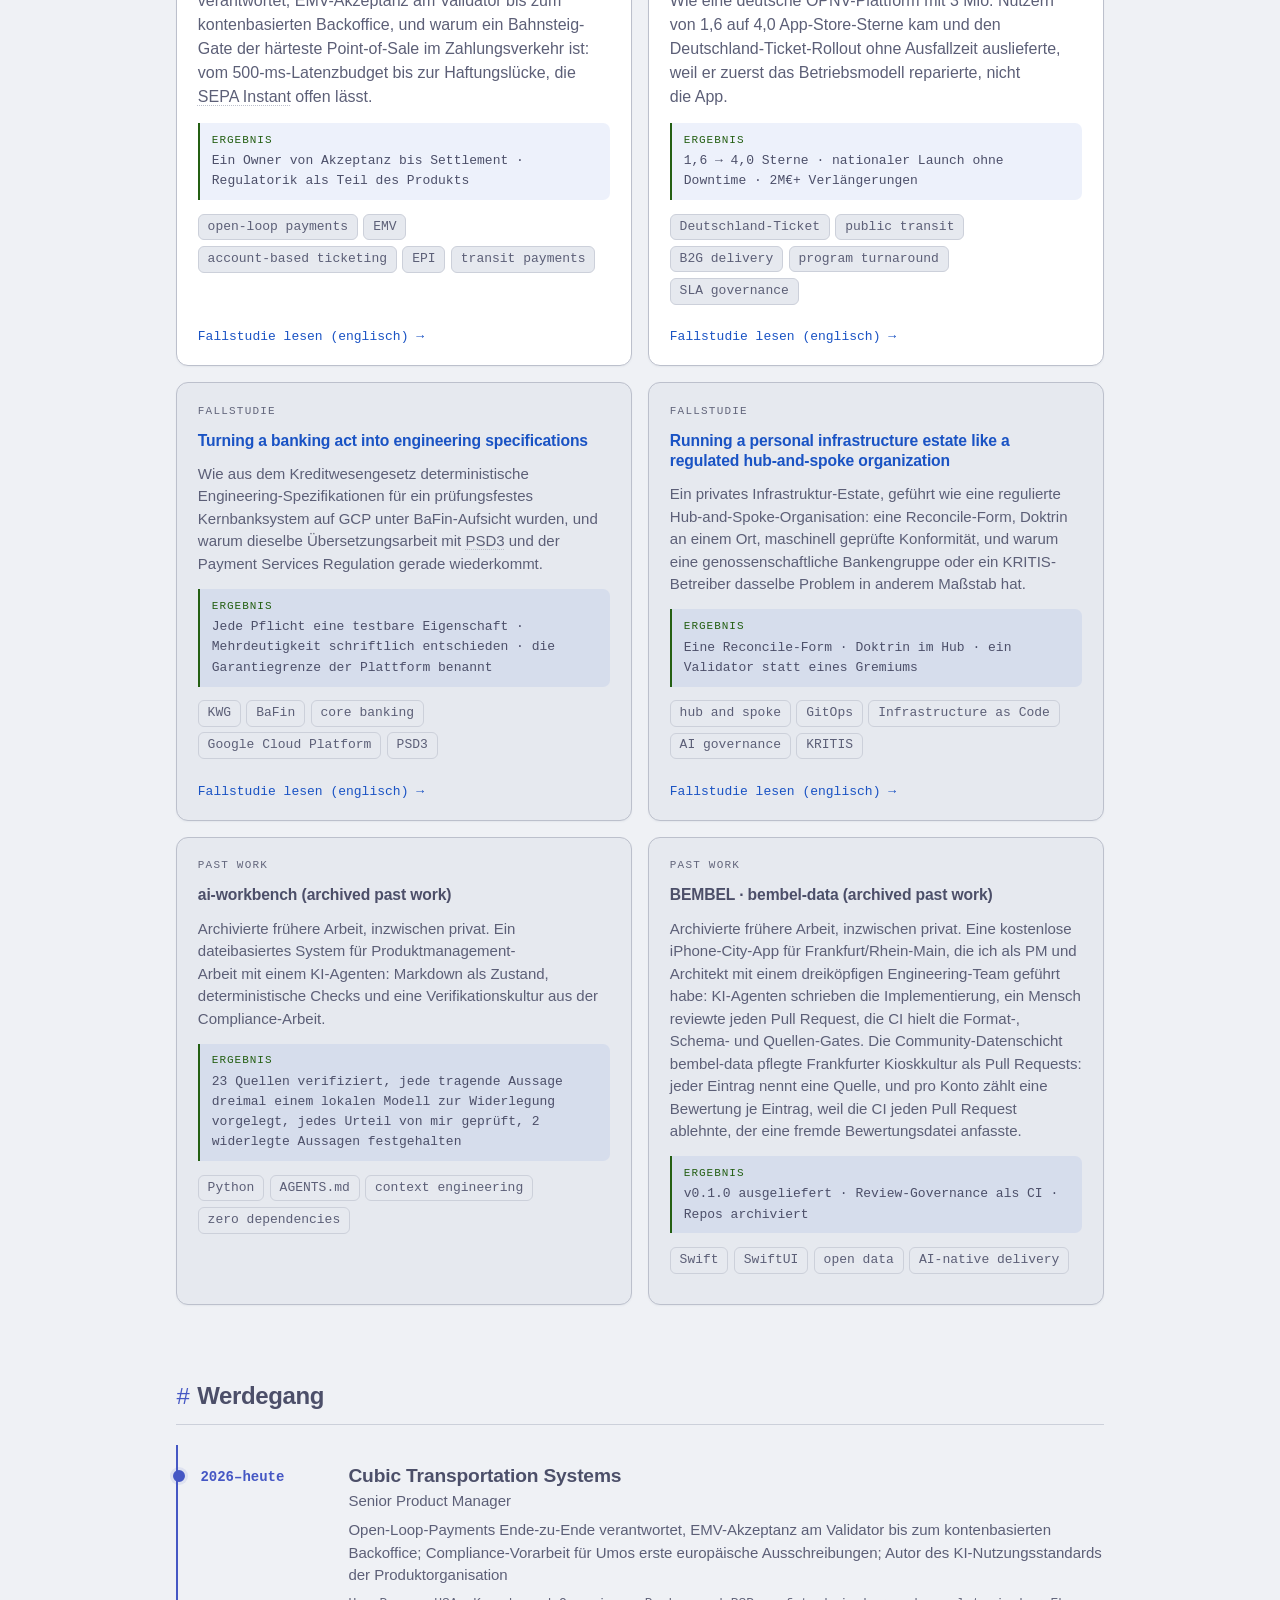
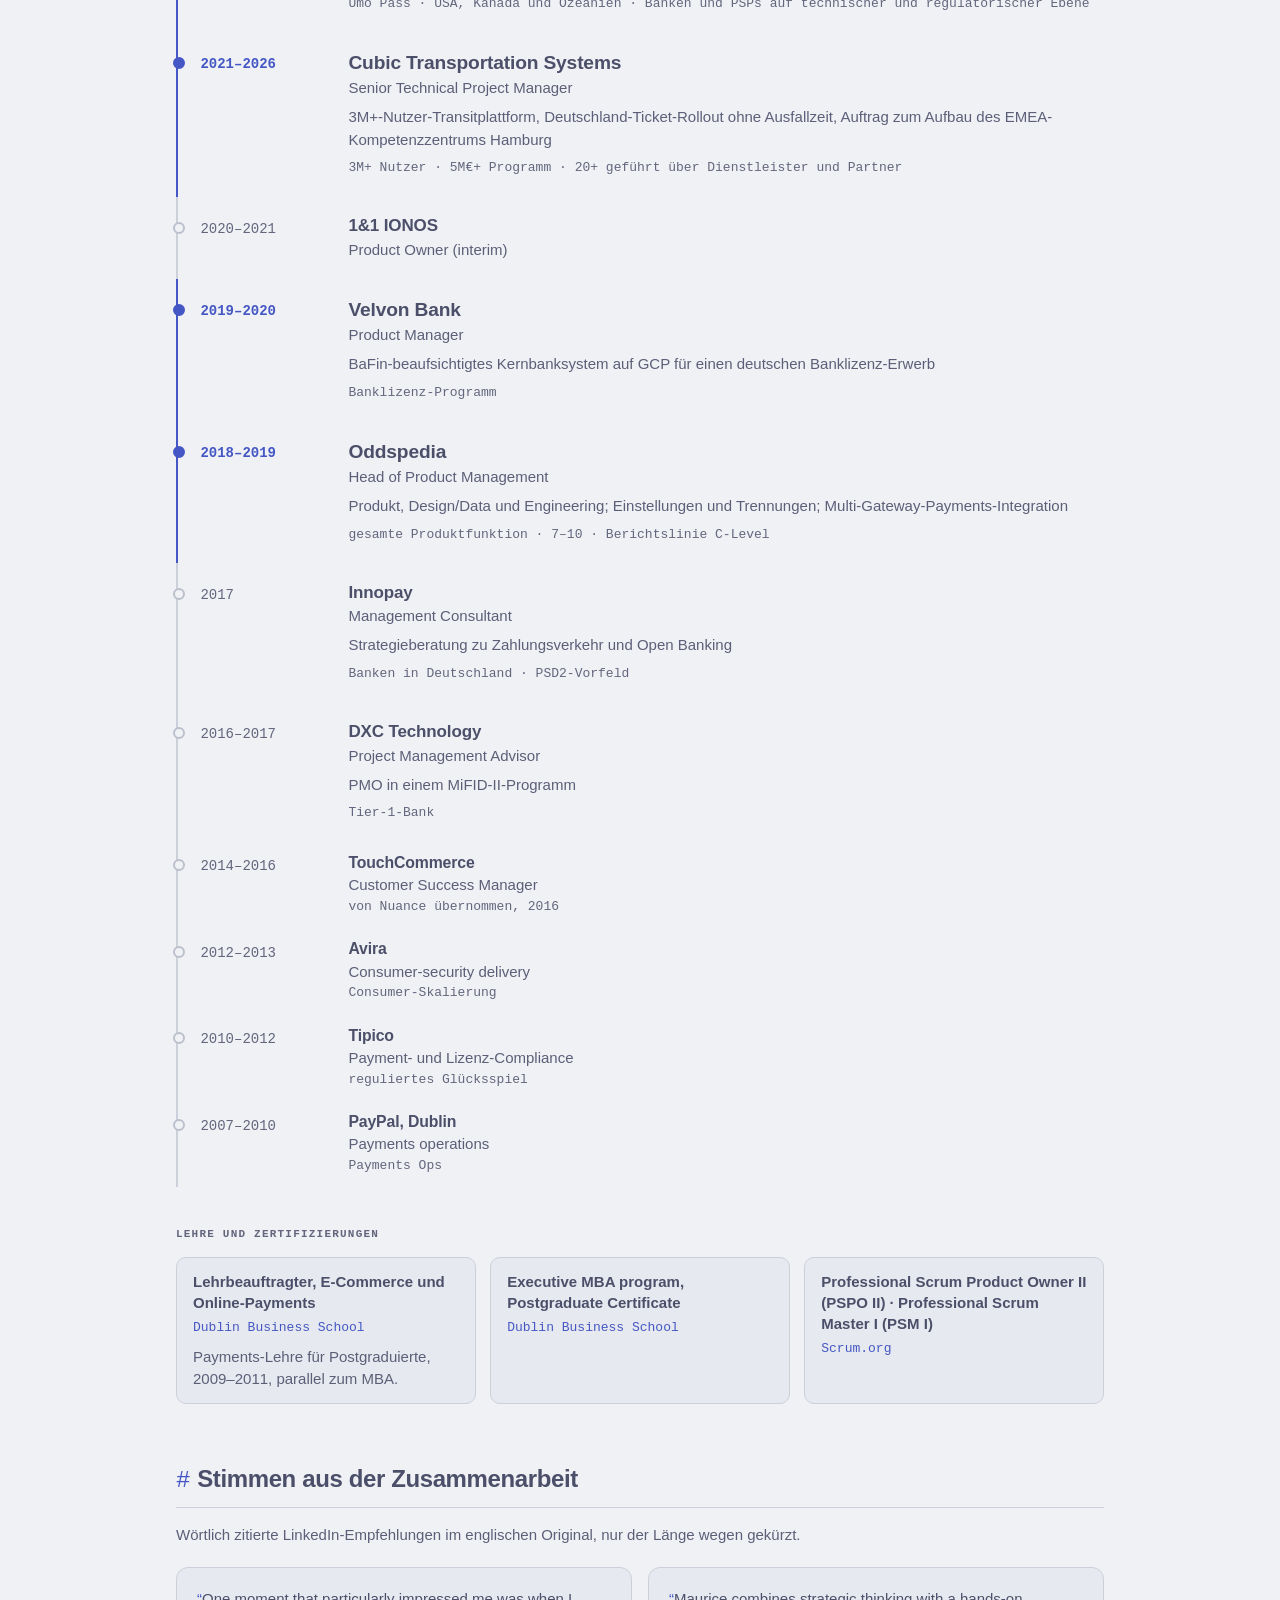
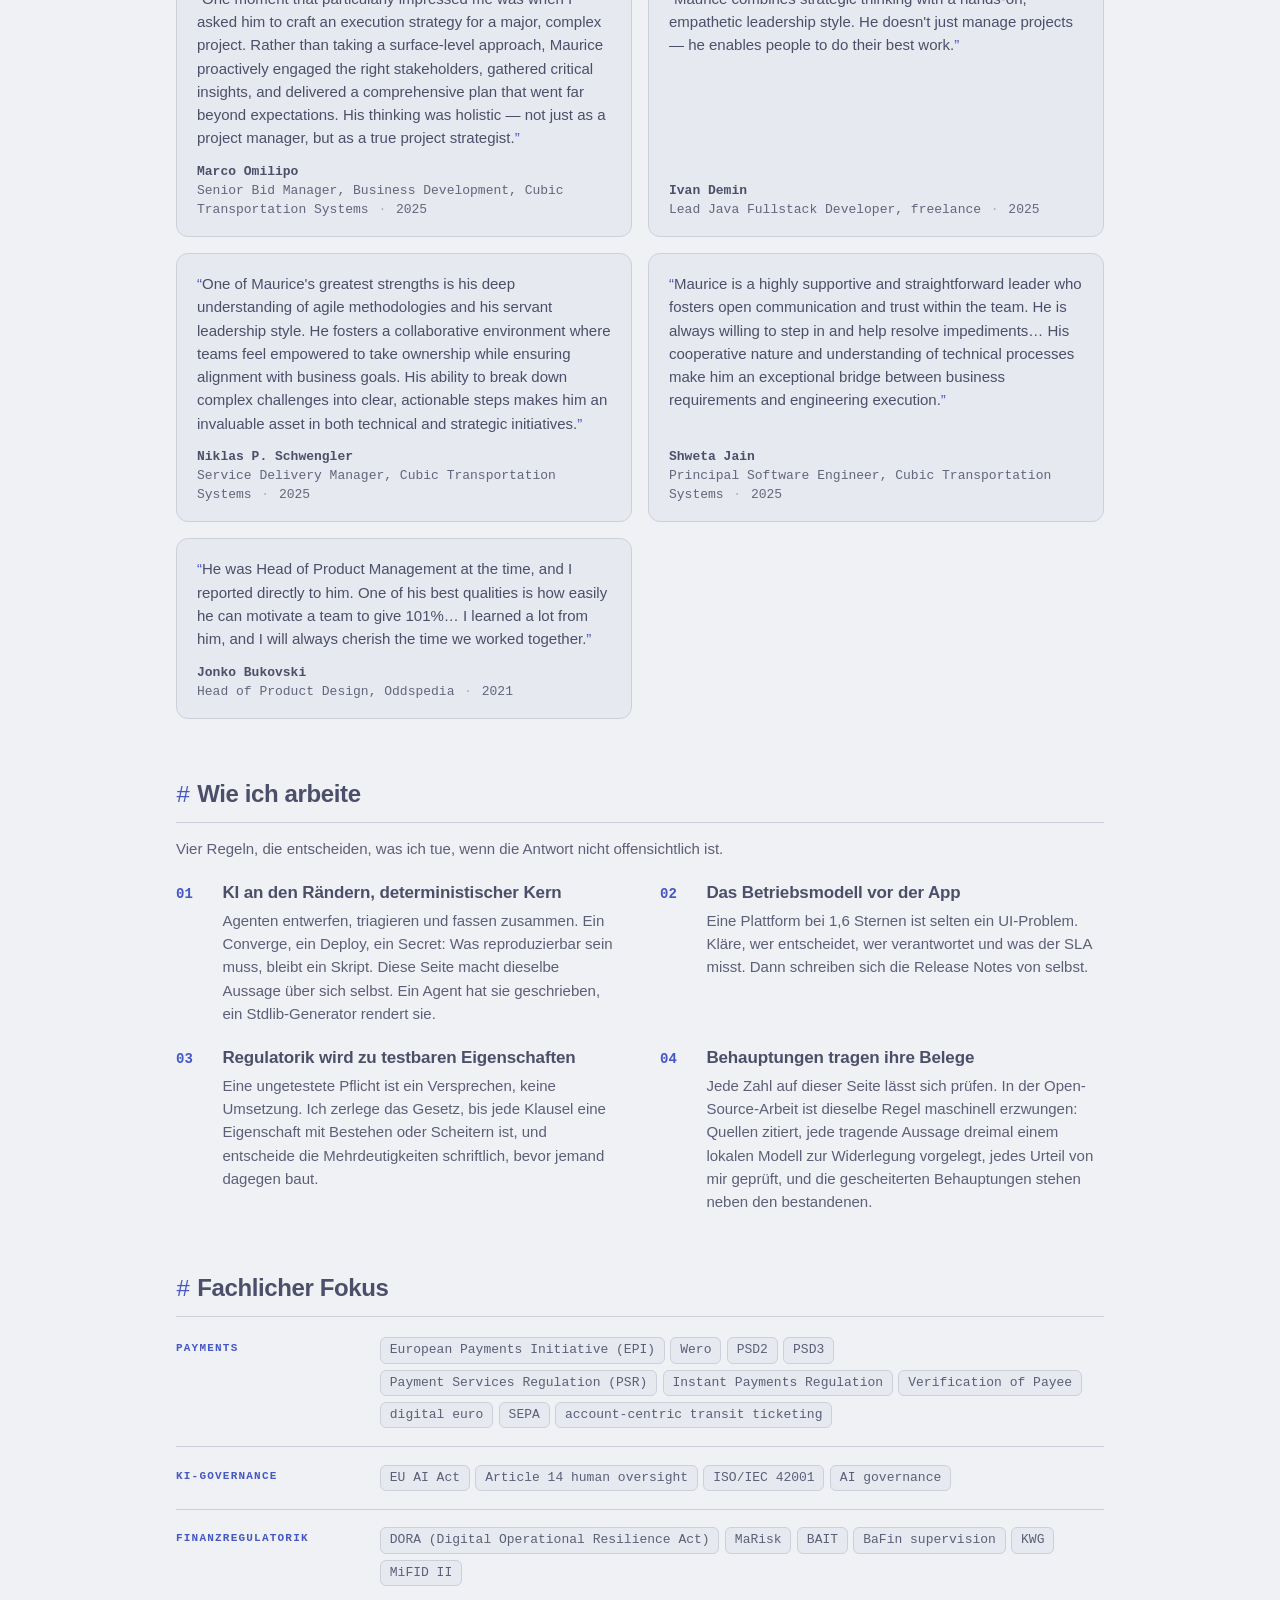
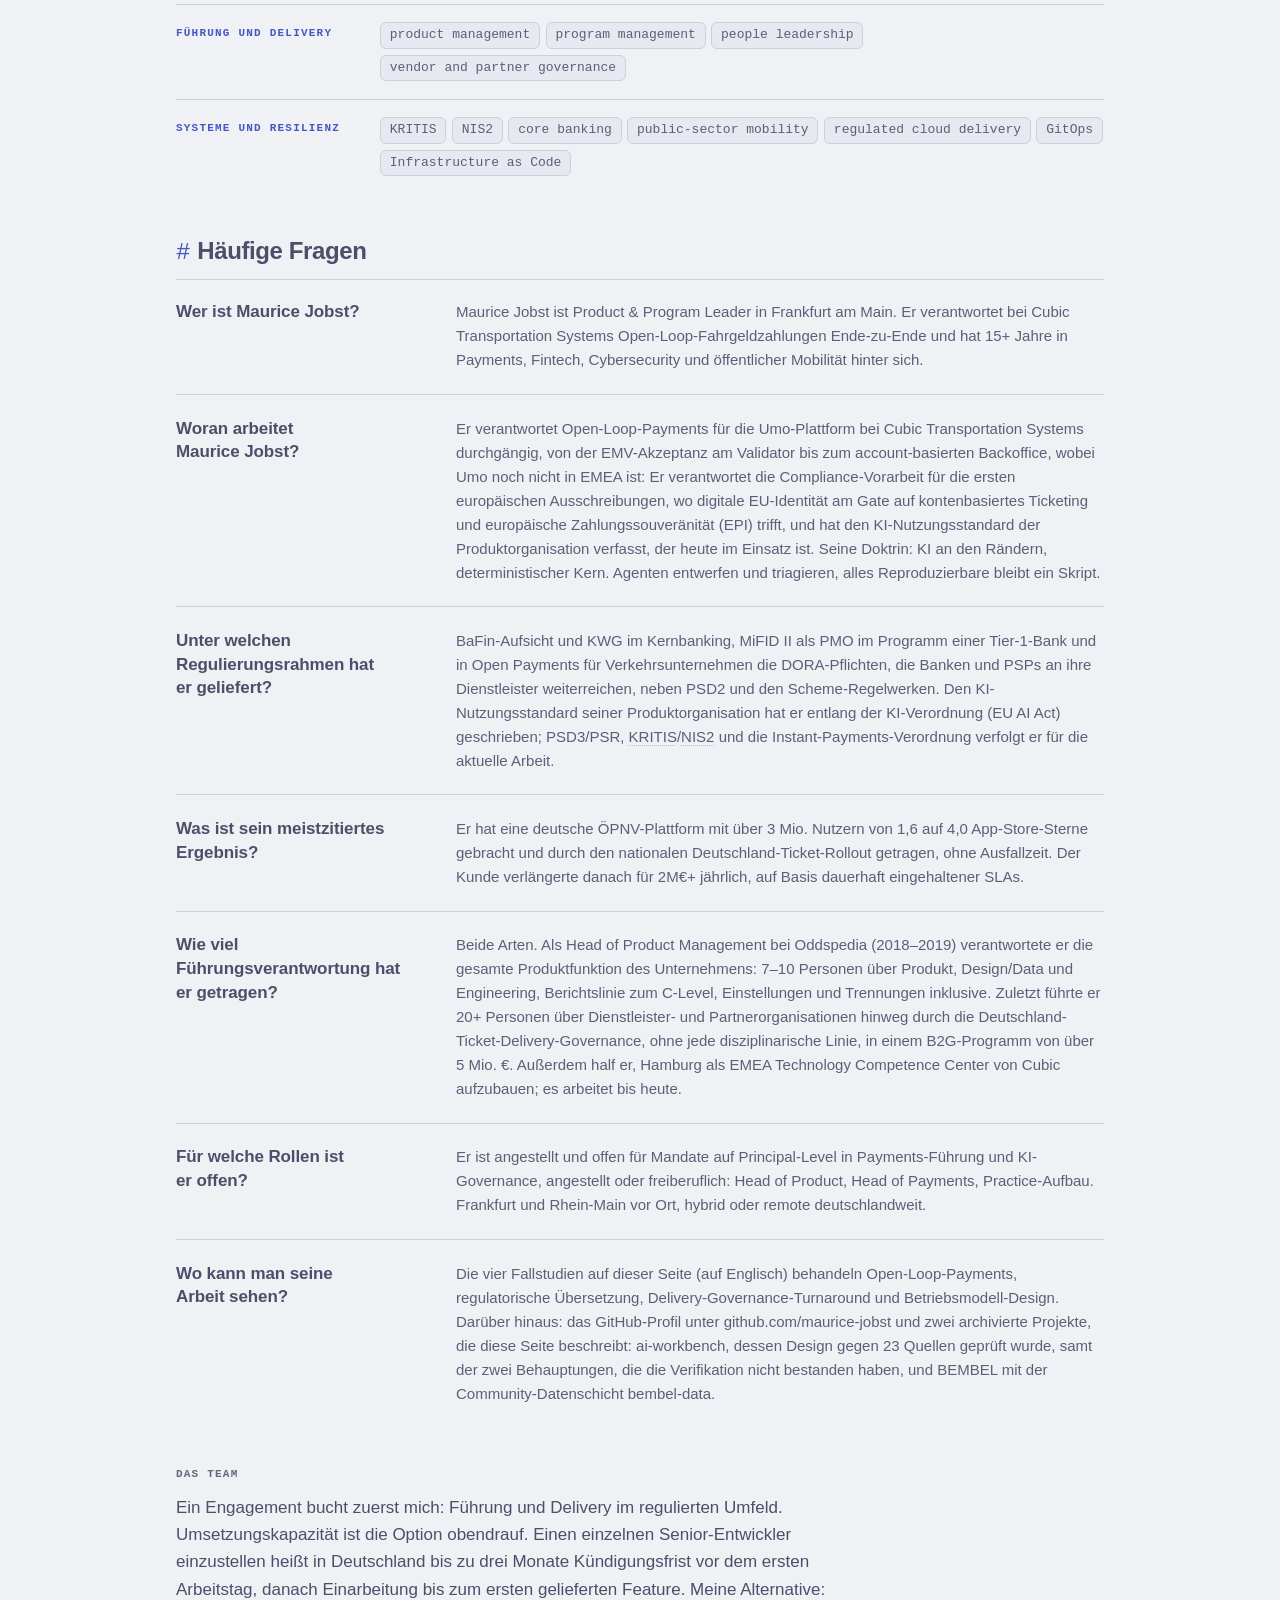
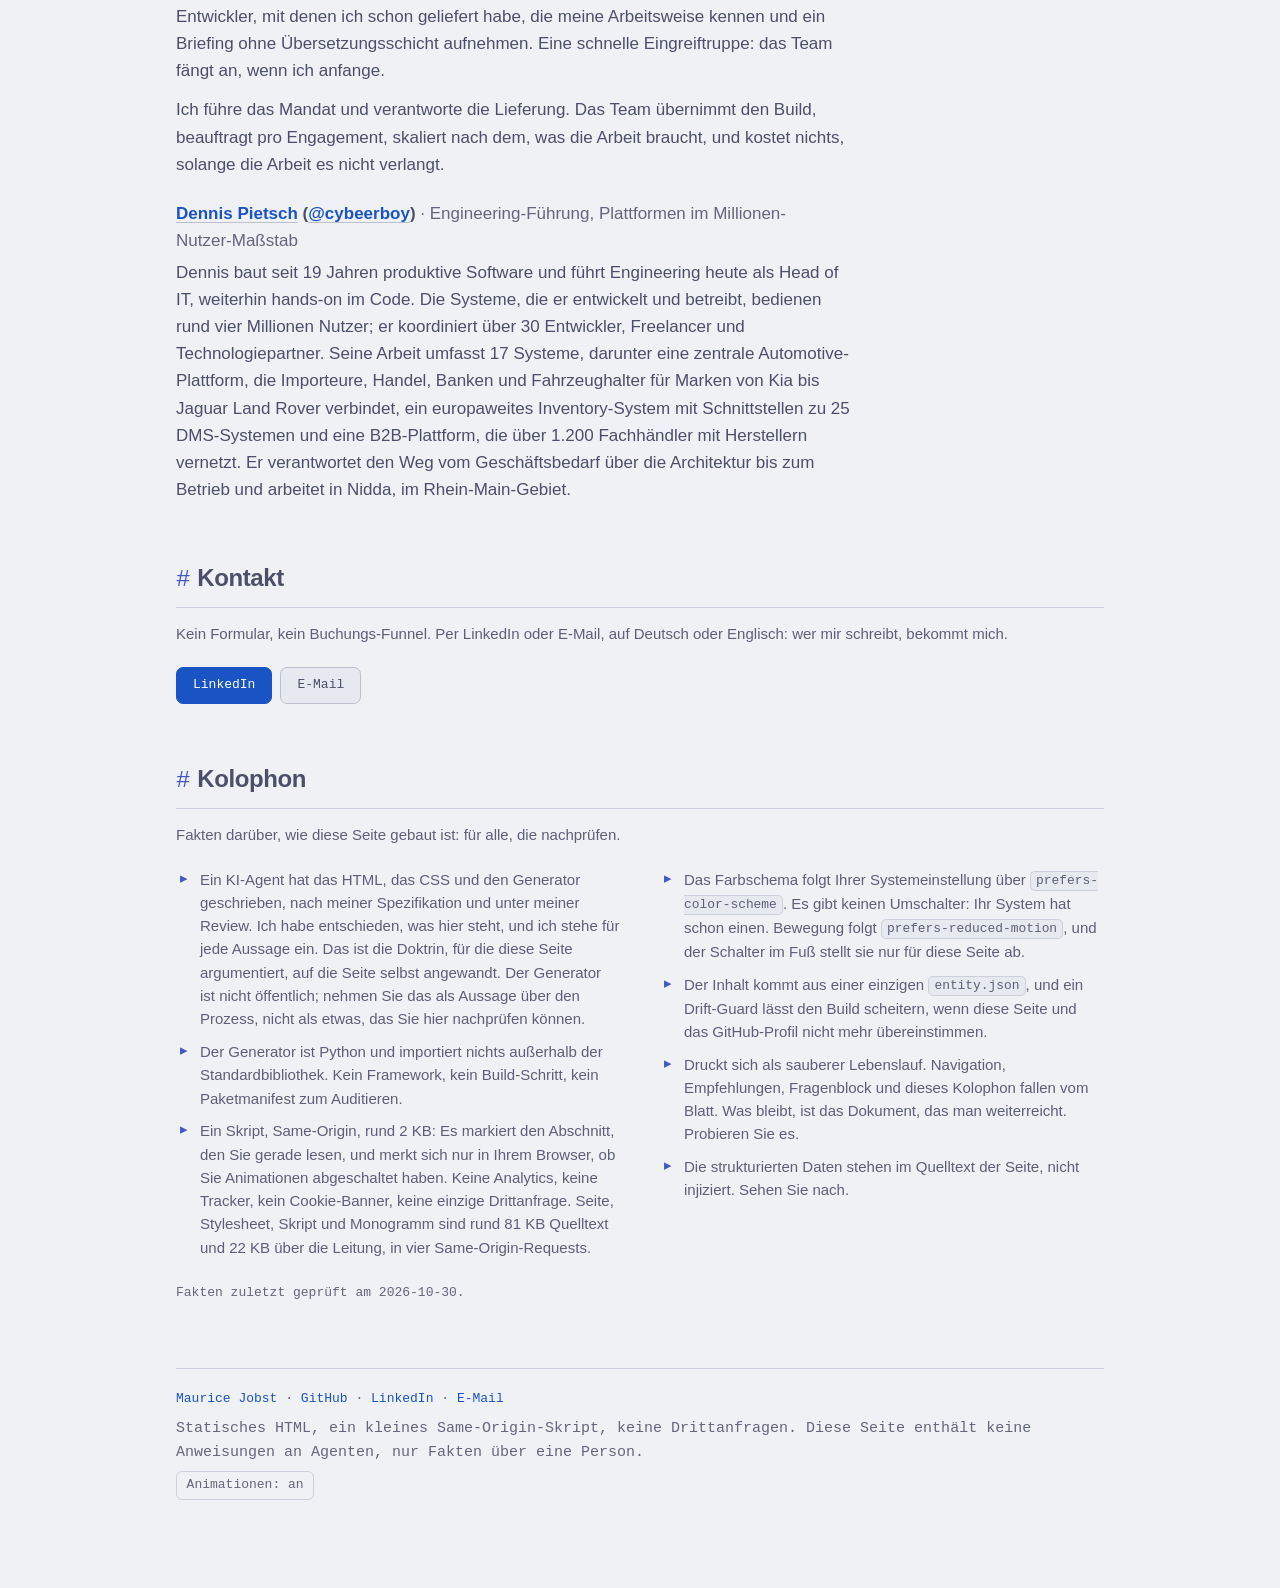
==== commit f7a91bb5: "publish: entity home" ====
--- a/de/index.html
+++ b/de/index.html
@@ -193,30 +193,26 @@
           "name": "Wo kann man seine Arbeit sehen?",
           "acceptedAnswer": {
             "@type": "Answer",
-            "text": "Die vier Fallstudien auf dieser Seite (auf Englisch) behandeln Open-Loop-Payments, regulatorische Übersetzung, Delivery-Governance-Turnaround und Betriebsmodell-Design. Darüber hinaus: das GitHub-Profil unter github.com/maurice-jobst und das Open-Source-Repository ai-workbench, das die Forschung hinter dem eigenen Design veröffentlicht, einschließlich der zwei Behauptungen, die die Verifikation nicht bestanden haben. Auch BEMBEL und die Community-Datenschicht bembel-data sind öffentlich auf GitHub; v1.0 ist für März 2027 geplant."
+            "text": "Die vier Fallstudien auf dieser Seite (auf Englisch) behandeln Open-Loop-Payments, regulatorische Übersetzung, Delivery-Governance-Turnaround und Betriebsmodell-Design. Darüber hinaus: das GitHub-Profil unter github.com/maurice-jobst und zwei archivierte Projekte, die diese Seite beschreibt: ai-workbench, dessen Design gegen 23 Quellen geprüft wurde, samt der zwei Behauptungen, die die Verifikation nicht bestanden haben, und BEMBEL mit der Community-Datenschicht bembel-data."
           }
         }
       ]
     },
     {
       "@type": "SoftwareSourceCode",
-      "name": "ai-workbench",
-      "description": "Ein dateibasiertes System für Produktmanagement-Arbeit mit einem KI-Agenten: Markdown als Zustand, deterministische Checks und eine Verifikationskultur aus der Compliance-Arbeit.",
+      "name": "ai-workbench (archived past work)",
+      "description": "Archivierte frühere Arbeit, inzwischen privat. Ein dateibasiertes System für Produktmanagement-Arbeit mit einem KI-Agenten: Markdown als Zustand, deterministische Checks und eine Verifikationskultur aus der Compliance-Arbeit.",
       "author": {
         "@id": "https://maurice-jobst.github.io/#person"
-      },
-      "url": "https://github.com/maurice-jobst/ai-workbench",
-      "codeRepository": "https://github.com/maurice-jobst/ai-workbench"
+      }
     },
     {
       "@type": "SoftwareSourceCode",
-      "name": "BEMBEL · bembel-data",
-      "description": "Eine kostenlose iPhone-City-App für Frankfurt/Rhein-Main, die ich als PM und Architekt mit einem dreiköpfigen Engineering-Team führe: KI-Agenten schreiben die Implementierung, ein Mensch reviewt jeden Pull Request, die CI hält die Format-, Schema- und Quellen-Gates. Die Community-Datenschicht bembel-data pflegt Frankfurter Kioskkultur als Pull Requests: jeder Eintrag nennt eine Quelle, und pro Konto zählt eine Bewertung je Eintrag, weil die CI jeden Pull Request ablehnt, der eine fremde Bewertungsdatei anfasst.",
+      "name": "BEMBEL · bembel-data (archived past work)",
+      "description": "Archivierte frühere Arbeit, inzwischen privat. Eine kostenlose iPhone-City-App für Frankfurt/Rhein-Main, die ich als PM und Architekt mit einem dreiköpfigen Engineering-Team geführt habe: KI-Agenten schrieben die Implementierung, ein Mensch reviewte jeden Pull Request, die CI hielt die Format-, Schema- und Quellen-Gates. Die Community-Datenschicht bembel-data pflegte Frankfurter Kioskkultur als Pull Requests: jeder Eintrag nennt eine Quelle, und pro Konto zählt eine Bewertung je Eintrag, weil die CI jeden Pull Request ablehnte, der eine fremde Bewertungsdatei anfasste.",
       "author": {
         "@id": "https://maurice-jobst.github.io/#person"
-      },
-      "url": "https://github.com/maurice-jobst/bembel",
-      "codeRepository": "https://github.com/maurice-jobst/bembel"
+      }
     }
   ]
 }
@@ -248,8 +244,8 @@
 <div class="grid second-row">
 <article class="card secondary"><p class="kicker">Fallstudie</p><h3><a href="../case-studies/banking-act-to-specifications.html">Turning a banking act into engineering specifications</a></h3><p class="card-desc">Wie aus dem Kreditwesengesetz deterministische Engineering-Spezifikationen für ein prüfungsfestes Kernbanksystem auf GCP unter BaFin-Aufsicht wurden, und warum dieselbe Übersetzungsarbeit mit <button class="gl" type="button" popovertarget="gl-psd2-psd3" style="anchor-name:--gl-psd2-psd3"><dfn>PSD3</dfn></button><span popover id="gl-psd2-psd3" class="gl-pop" style="position-anchor:--gl-psd2-psd3"><span class="gl-t">PSD2/PSD3</span><span class="gl-x">Die EU-Zahlungsdiensterichtlinien. PSD2 (2015) brachte starke Kundenauthentifizierung und Open Banking; PSD3 mit der Payment Services Regulation ist das Nachfolgepaket, im November 2025 von Rat und Parlament vorläufig geeinigt und noch nicht in Kraft.</span></span> und der Payment Services Regulation gerade wiederkommt.</p><p class="outcome"><span>Ergebnis</span> Jede Pflicht eine testbare Eigenschaft · Mehrdeutigkeit schriftlich entschieden · die Garantiegrenze der Plattform benannt</p><ul class="chips"><li>KWG</li><li>BaFin</li><li>core banking</li><li>Google Cloud Platform</li><li>PSD3</li></ul><p class="card-links"><a href="../case-studies/banking-act-to-specifications.html">Fallstudie lesen (englisch)</a></p></article>
 <article class="card secondary"><p class="kicker">Fallstudie</p><h3><a href="../case-studies/hub-and-spoke-estate.html">Running a personal infrastructure estate like a regulated hub-and-spoke organization</a></h3><p class="card-desc">Ein privates Infrastruktur-Estate, geführt wie eine regulierte Hub-and-Spoke-Organisation: eine Reconcile-Form, Doktrin an einem Ort, maschinell geprüfte Konformität, und warum eine genossenschaftliche Bankengruppe oder ein KRITIS-Betreiber dasselbe Problem in anderem Maßstab hat.</p><p class="outcome"><span>Ergebnis</span> Eine Reconcile-Form · Doktrin im Hub · ein Validator statt eines Gremiums</p><ul class="chips"><li>hub and spoke</li><li>GitOps</li><li>Infrastructure as Code</li><li>AI governance</li><li>KRITIS</li></ul><p class="card-links"><a href="../case-studies/hub-and-spoke-estate.html">Fallstudie lesen (englisch)</a></p></article>
-<article class="card secondary"><p class="kicker">open source</p><h3><a href="https://github.com/maurice-jobst/ai-workbench">ai-workbench</a></h3><p class="card-desc">Ein dateibasiertes System für Produktmanagement-Arbeit mit einem KI-Agenten: Markdown als Zustand, deterministische Checks und eine Verifikationskultur aus der Compliance-Arbeit.</p><p class="outcome"><span>Ergebnis</span> 23 Quellen verifiziert, jede tragende Aussage dreimal einem lokalen Modell zur Widerlegung vorgelegt, jedes Urteil von mir geprüft, 2 widerlegte Aussagen veröffentlicht</p><ul class="chips"><li>Python</li><li>AGENTS.md</li><li>context engineering</li><li>zero dependencies</li><li>MIT</li></ul><p class="card-links"><a href="https://github.com/maurice-jobst/ai-workbench">Repository</a> <a href="https://github.com/maurice-jobst/ai-workbench/blob/main/docs/science.md">Evidenzbasis</a></p></article>
-<article class="card secondary"><p class="kicker">open source</p><h3><a href="https://github.com/maurice-jobst/bembel">BEMBEL · bembel-data</a></h3><p class="card-desc">Eine kostenlose iPhone-City-App für Frankfurt/Rhein-Main, die ich als PM und Architekt mit einem dreiköpfigen Engineering-Team führe: KI-Agenten schreiben die Implementierung, ein Mensch reviewt jeden Pull Request, die CI hält die Format-, Schema- und Quellen-Gates. Die Community-Datenschicht bembel-data pflegt Frankfurter Kioskkultur als Pull Requests: jeder Eintrag nennt eine Quelle, und pro Konto zählt eine Bewertung je Eintrag, weil die CI jeden Pull Request ablehnt, der eine fremde Bewertungsdatei anfasst.</p><p class="outcome"><span>Ergebnis</span> v0.1.0 ausgeliefert · Review-Governance als CI · öffentliche Repos, v1.0 geplant für März 2027</p><ul class="chips"><li>Swift</li><li>SwiftUI</li><li>open data</li><li>ODbL</li><li>MIT</li><li>AI-native delivery</li></ul><p class="card-links"><a href="https://github.com/maurice-jobst/bembel">Repository</a></p></article>
+<article class="card secondary"><p class="kicker">past work</p><h3>ai-workbench (archived past work)</h3><p class="card-desc">Archivierte frühere Arbeit, inzwischen privat. Ein dateibasiertes System für Produktmanagement-Arbeit mit einem KI-Agenten: Markdown als Zustand, deterministische Checks und eine Verifikationskultur aus der Compliance-Arbeit.</p><p class="outcome"><span>Ergebnis</span> 23 Quellen verifiziert, jede tragende Aussage dreimal einem lokalen Modell zur Widerlegung vorgelegt, jedes Urteil von mir geprüft, 2 widerlegte Aussagen festgehalten</p><ul class="chips"><li>Python</li><li>AGENTS.md</li><li>context engineering</li><li>zero dependencies</li></ul></article>
+<article class="card secondary"><p class="kicker">past work</p><h3>BEMBEL · bembel-data (archived past work)</h3><p class="card-desc">Archivierte frühere Arbeit, inzwischen privat. Eine kostenlose iPhone-City-App für Frankfurt/Rhein-Main, die ich als PM und Architekt mit einem dreiköpfigen Engineering-Team geführt habe: KI-Agenten schrieben die Implementierung, ein Mensch reviewte jeden Pull Request, die CI hielt die Format-, Schema- und Quellen-Gates. Die Community-Datenschicht bembel-data pflegte Frankfurter Kioskkultur als Pull Requests: jeder Eintrag nennt eine Quelle, und pro Konto zählt eine Bewertung je Eintrag, weil die CI jeden Pull Request ablehnte, der eine fremde Bewertungsdatei anfasste.</p><p class="outcome"><span>Ergebnis</span> v0.1.0 ausgeliefert · Review-Governance als CI · Repos archiviert</p><ul class="chips"><li>Swift</li><li>SwiftUI</li><li>open data</li><li>AI-native delivery</li></ul></article>
 </div>
 <h2 id="career"><span class="hash">#</span>Werdegang<a class="anchor" href="#career" aria-label="Link to this section">#</a></h2>
 <ol class="timeline"><li class="entry lead"><p class="years"><time>2026–heute</time></p><div class="entry-body"><h3 class="org">Cubic Transportation Systems</h3><p class="role">Senior Product Manager</p><p class="note">Open-Loop-Payments Ende-zu-Ende verantwortet, EMV-Akzeptanz am Validator bis zum kontenbasierten Backoffice; Compliance-Vorarbeit für Umos erste europäische Ausschreibungen; Autor des KI-Nutzungsstandards der Produktorganisation</p><p class="scope">Umo Pass · USA, Kanada und Ozeanien · Banken und PSPs auf technischer und regulatorischer Ebene</p></div></li><li class="entry lead"><p class="years"><time>2021–2026</time></p><div class="entry-body"><h3 class="org">Cubic Transportation Systems</h3><p class="role">Senior Technical Project Manager</p><p class="note">3M+-Nutzer-Transitplattform, Deutschland-Ticket-Rollout ohne Ausfallzeit, Auftrag zum Aufbau des EMEA-Kompetenzzentrums Hamburg</p><p class="scope">3M+ Nutzer · 5M€+ Programm · 20+ geführt über Dienstleister und Partner</p></div></li><li class="entry standard"><p class="years"><time>2020–2021</time></p><div class="entry-body"><h3 class="org">1&amp;1 IONOS</h3><p class="role">Product Owner (interim)</p></div></li><li class="entry lead"><p class="years"><time>2019–2020</time></p><div class="entry-body"><h3 class="org">Velvon Bank</h3><p class="role">Product Manager</p><p class="note">BaFin-beaufsichtigtes Kernbanksystem auf GCP für einen deutschen Banklizenz-Erwerb</p><p class="scope">Banklizenz-Programm</p></div></li><li class="entry lead"><p class="years"><time>2018–2019</time></p><div class="entry-body"><h3 class="org">Oddspedia</h3><p class="role">Head of Product Management</p><p class="note">Produkt, Design/Data und Engineering; Einstellungen und Trennungen; Multi-Gateway-Payments-Integration</p><p class="scope">gesamte Produktfunktion · 7–10 · Berichtslinie C-Level</p></div></li><li class="entry standard"><p class="years"><time>2017</time></p><div class="entry-body"><h3 class="org">Innopay</h3><p class="role">Management Consultant</p><p class="note">Strategieberatung zu Zahlungsverkehr und Open Banking</p><p class="scope">Banken in Deutschland · PSD2-Vorfeld</p></div></li><li class="entry standard"><p class="years"><time>2016–2017</time></p><div class="entry-body"><h3 class="org">DXC Technology</h3><p class="role">Project Management Advisor</p><p class="note">PMO in einem MiFID-II-Programm</p><p class="scope">Tier-1-Bank</p></div></li><li class="entry compact"><p class="years"><time>2014–2016</time></p><div class="entry-body"><h3 class="org">TouchCommerce</h3><p class="role">Customer Success Manager</p><p class="scope">von Nuance übernommen, 2016</p></div></li><li class="entry compact"><p class="years"><time>2012–2013</time></p><div class="entry-body"><h3 class="org">Avira</h3><p class="role">Consumer-security delivery</p><p class="scope">Consumer-Skalierung</p></div></li><li class="entry compact"><p class="years"><time>2010–2012</time></p><div class="entry-body"><h3 class="org">Tipico</h3><p class="role">Payment- und Lizenz-Compliance</p><p class="scope">reguliertes Glücksspiel</p></div></li><li class="entry compact"><p class="years"><time>2007–2010</time></p><div class="entry-body"><h3 class="org">PayPal, Dublin</h3><p class="role">Payments operations</p><p class="scope">Payments Ops</p></div></li></ol>
@@ -286,7 +282,7 @@
 <dt id="für-welche-rollen-ist-er-offen">Für welche Rollen ist er offen?</dt>
 <dd>Er ist angestellt und offen für Mandate auf Principal-Level in Payments-Führung und KI-Governance, angestellt oder freiberuflich: Head of Product, Head of Payments, Practice-Aufbau. Frankfurt und Rhein-Main vor Ort, hybrid oder remote deutschlandweit.</dd>
 <dt id="wo-kann-man-seine-arbeit-sehen">Wo kann man seine Arbeit sehen?</dt>
-<dd>Die vier Fallstudien auf dieser Seite (auf Englisch) behandeln Open-Loop-Payments, regulatorische Übersetzung, Delivery-Governance-Turnaround und Betriebsmodell-Design. Darüber hinaus: das GitHub-Profil unter github.com/maurice-jobst und das Open-Source-Repository ai-workbench, das die Forschung hinter dem eigenen Design veröffentlicht, einschließlich der zwei Behauptungen, die die Verifikation nicht bestanden haben. Auch BEMBEL und die Community-Datenschicht bembel-data sind öffentlich auf GitHub; v1.0 ist für März 2027 geplant.</dd>
+<dd>Die vier Fallstudien auf dieser Seite (auf Englisch) behandeln Open-Loop-Payments, regulatorische Übersetzung, Delivery-Governance-Turnaround und Betriebsmodell-Design. Darüber hinaus: das GitHub-Profil unter github.com/maurice-jobst und zwei archivierte Projekte, die diese Seite beschreibt: ai-workbench, dessen Design gegen 23 Quellen geprüft wurde, samt der zwei Behauptungen, die die Verifikation nicht bestanden haben, und BEMBEL mit der Community-Datenschicht bembel-data.</dd>
 </dl>
 <div class="bench collaborators"><h3 class="kicker">Das Team</h3><p class="bench-pitch">Ein Engagement bucht zuerst mich: Führung und Delivery im regulierten Umfeld. Umsetzungskapazität ist die Option obendrauf. Einen einzelnen Senior-Entwickler einzustellen heißt in Deutschland bis zu drei Monate Kündigungsfrist vor dem ersten Arbeitstag, danach Einarbeitung bis zum ersten gelieferten Feature. Meine Alternative: Entwickler, mit denen ich schon geliefert habe, die meine Arbeitsweise kennen und ein Briefing ohne Übersetzungsschicht aufnehmen. Eine schnelle Eingreiftruppe: das Team fängt an, wenn ich anfange.</p><p class="bench-pitch">Ich führe das Mandat und verantworte die Lieferung. Das Team übernimmt den Build, beauftragt pro Engagement, skaliert nach dem, was die Arbeit braucht, und kostet nichts, solange die Arbeit es nicht verlangt.</p><div class="bench-person"><p class="bench-name"><a href="https://pietsch.xyz/">Dennis Pietsch</a> (<a href="https://github.com/cybeerboy">@cybeerboy</a>) <span class="fine-role"><i>·</i> Engineering-Führung, Plattformen im Millionen-Nutzer-Maßstab</span></p><p class="bench-bio">Dennis baut seit 19 Jahren produktive Software und führt Engineering heute als Head of IT, weiterhin hands-on im Code. Die Systeme, die er entwickelt und betreibt, bedienen rund vier Millionen Nutzer; er koordiniert über 30 Entwickler, Freelancer und Technologiepartner. Seine Arbeit umfasst 17 Systeme, darunter eine zentrale Automotive-Plattform, die Importeure, Handel, Banken und Fahrzeughalter für Marken von Kia bis Jaguar Land Rover verbindet, ein europaweites Inventory-System mit Schnittstellen zu 25 DMS-Systemen und eine B2B-Plattform, die über 1.200 Fachhändler mit Herstellern vernetzt. Er verantwortet den Weg vom Geschäftsbedarf über die Architektur bis zum Betrieb und arbeitet in Nidda, im Rhein-Main-Gebiet.</p></div></div>
 <h2 id="contact"><span class="hash">#</span>Kontakt<a class="anchor" href="#contact" aria-label="Link to this section">#</a></h2>
@@ -303,7 +299,7 @@
 <li>Druckt sich als sauberer Lebenslauf. Navigation, Empfehlungen, Fragenblock und dieses Kolophon fallen vom Blatt. Was bleibt, ist das Dokument, das man weiterreicht. Probieren Sie es.</li>
 <li>Die strukturierten Daten stehen im Quelltext der Seite, nicht injiziert. Sehen Sie nach.</li>
 </ul>
-<p class="updated">Fakten zuletzt geprüft am <time datetime="2026-10-14">2026-10-14</time>.</p>
+<p class="updated">Fakten zuletzt geprüft am <time datetime="2026-10-30">2026-10-30</time>.</p>
 </main>
 <footer>
 <p><a href="../index.html">Maurice Jobst</a> · <a href="https://github.com/maurice-jobst">GitHub</a> · <a href="https://www.linkedin.com/in/mauricejobst/">LinkedIn</a> · <a href="mailto:maurice.jobst@gmail.com">E-Mail</a></p>
--- a/assets/styles.css
+++ b/assets/styles.css
@@ -47,25 +47,29 @@
   --fs-base: 1.0625rem;      /* 17px: body                                     */
   --fs-lead: 1.1875rem;      /* 19px: the answer block                         */
 
-  /* ---- Catppuccin Latte, light ---------------------------------------- */
-  --bg: #eff1f5;             /* base                                          */
-  --bg-soft: #e6e9ef;        /* mantle                                        */
-  --bg-raised: #ffffff;
-  --fg: #4c4f69;             /* text          7.06 on base                    */
-  --fg-muted: #5c5f77;       /* subtext1      5.53                            */
-  --fg-faint: #63667c;       /* between subtext0 and subtext1, 4.85           */
-  --accent: #1a53c4;         /* blue darkened from #1e66f5 (4.34) to 6.03     */
-  --accent-2: #4557c4;       /* lavender darkened from #7287fd (2.81) to 5.85 */
-  --accent-3: #a83f05;       /* peach darkened from #fe640b (2.64) to 5.30    */
+  /* ---- palette: light-dark(Latte, Mocha) ----------------------------- */
+  /* color-scheme above picks the side from the OS setting. Comments: the
+     Catppuccin name, then the contrast on that scheme's base, light / dark. */
+  --bg:          light-dark(#eff1f5, #1e1e2e);  /* base                        */
+  --bg-soft:     light-dark(#e6e9ef, #181825);  /* mantle                      */
+  --bg-raised:   light-dark(#ffffff, #232336);  /* dark: between base, surface0 */
+  --fg:          light-dark(#4c4f69, #cdd6f4);  /* text        7.06 / 11.34    */
+  --fg-muted:    light-dark(#5c5f77, #a6adc8);  /* subtext1/0  5.53 / 7.37     */
+  --fg-faint:    light-dark(#63667c, #9399b2);  /* light: between subtext0 and
+                                                   subtext1; overlay2 4.85 / 5.81 */
+  /* Latte's accents darkened until they pass, Mocha's as published */
+  --accent:      light-dark(#1a53c4, #89b4fa);  /* blue, #1e66f5 was 4.34; 6.03 / 7.79      */
+  --accent-2:    light-dark(#4557c4, #b4befe);  /* lavender, #7287fd was 2.81; 5.85 / 9.17  */
+  --accent-3:    light-dark(#a83f05, #fab387);  /* peach, #fe640b was 2.64; 5.30 / 9.27     */
   /* green, darkened from Latte's #40a02b (2.96) far enough to clear AA on the
      soft background too — it labels the outcome block inside a secondary card,
      which is the darkest surface it lands on */
-  --ok: #245f13;             /* 5.41 on base, 5.03 on soft                    */
-  --accent-soft: rgba(26, 83, 196, 0.08);
-  --accent-2-soft: rgba(69, 87, 196, 0.10);
-  --on-accent: #ffffff;      /* 6.82 on --accent                              */
-  --border: #bcc0cc;         /* surface1                                      */
-  --border-soft: #ccd0da;    /* surface0                                      */
+  --ok:          light-dark(#245f13, #a6e3a1);  /* 5.41 (5.03 on soft) / 11.03 */
+  --accent-soft:   light-dark(rgba(26, 83, 196, 0.08), rgba(137, 180, 250, 0.13));
+  --accent-2-soft: light-dark(rgba(69, 87, 196, 0.10), rgba(180, 190, 254, 0.12));
+  --on-accent:   light-dark(#ffffff, #1e1e2e);  /* on --accent 6.82 / 7.79     */
+  --border:      light-dark(#bcc0cc, #45475a);  /* surface1                    */
+  --border-soft: light-dark(#ccd0da, #313244);  /* surface0                    */
   --shadow-card: 0 1px 2px rgba(76, 79, 105, 0.06);
   --shadow-card-hover: 0 3px 14px rgba(26, 83, 196, 0.13);
 
@@ -74,24 +78,10 @@
   --pad: 1.25rem;
 }
 
-/* ---- Catppuccin Mocha, dark ------------------------------------------- */
+/* ---- dark shadows ---------------------------------------------------- */
+/* light-dark() takes colours only, so the two shadows keep a media query. */
 @media (prefers-color-scheme: dark) {
   :root {
-    --bg: #1e1e2e;           /* base                                          */
-    --bg-soft: #181825;      /* mantle                                        */
-    --bg-raised: #232336;    /* between base and surface0                     */
-    --fg: #cdd6f4;           /* text         11.34 on base                    */
-    --fg-muted: #a6adc8;     /* subtext0      7.37                            */
-    --fg-faint: #9399b2;     /* overlay2      5.81                            */
-    --accent: #89b4fa;       /* blue          7.79                            */
-    --accent-2: #b4befe;     /* lavender      9.17                            */
-    --accent-3: #fab387;     /* peach         9.27                            */
-    --ok: #a6e3a1;           /* green        11.03                            */
-    --accent-soft: rgba(137, 180, 250, 0.13);
-    --accent-2-soft: rgba(180, 190, 254, 0.12);
-    --on-accent: #1e1e2e;    /* 7.79 on --accent                              */
-    --border: #45475a;       /* surface1                                      */
-    --border-soft: #313244;  /* surface0                                      */
     --shadow-card: none;
     --shadow-card-hover: 0 3px 16px rgba(137, 180, 250, 0.14);
   }
@@ -935,8 +925,7 @@
 
 /* ---- glossary --------------------------------------------------------- */
 
-/* The estate's glossary grammar (aurelius ADR 2026-09-25 §3, shared with
-   shop.home and money.home): the first use of a term on a page is a button
+/* The glossary grammar shared across the sites: the first use of a term on a page is a button
    around a <dfn>, the explanation a [popover] span beside it. Click or tap
    opens, Escape or a click outside closes. Here the popover is anchored under
    the term (CSS anchor positioning, Baseline September 2026) and flips above
@@ -1018,7 +1007,7 @@
   display: flex; flex-wrap: wrap; gap: 0.2rem 1rem;
 }
 .toc li { margin: 0; }
-.article .toc a { color: var(--fg-muted); text-decoration: none; }
+.article .toc a { color: var(--fg-muted); text-decoration: none; transition: color 0.15s ease; }
 .toc a::before { content: "#"; color: var(--accent-2); opacity: 0.8; margin-right: 0.2em; }
 .article .toc a:hover { color: var(--accent); text-decoration: none; }
 .toc a.is-reading { color: var(--fg); }
@@ -1036,6 +1025,13 @@
   .toc ol { display: grid; gap: 0.35rem; }
   .toc a { display: block; text-wrap: pretty; }
 }
+/* entry: the gutter list settles in beside the article instead of being there
+   before the page is; the inline list on a narrow screen is part of the flow
+   and does not move */
+@media (min-width: 86rem) {
+  .toc { opacity: 1; translate: 0 0; transition: opacity 0.3s ease 0.1s, translate 0.3s ease 0.1s; }
+  @starting-style { .toc { opacity: 0; translate: -6px 0; } }
+}
 
 .breadcrumb {
   font-family: var(--mono);
@@ -1110,13 +1106,18 @@
   border-radius: 6px;
   padding: 0.2rem 0.6rem;
   cursor: pointer;
+  transition: color 0.15s ease, border-color 0.15s ease, opacity 0.2s ease;
 }
 .motion:hover { color: var(--accent); border-color: var(--accent); }
+/* entry: the script unhides the switch after first paint; it fades in rather
+   than popping into a footer the reader may already be looking at */
+@starting-style { .motion:not([hidden]) { opacity: 0; } }
 
 /* ---- print: a clean CV ------------------------------------------------ */
 
 @media print {
   :root {
+    color-scheme: light;
     --bg: #fff; --bg-soft: #fff; --bg-raised: #fff;
     --fg: #000; --fg-muted: #333; --fg-faint: #555;
     --accent: #000; --accent-2: #000; --accent-3: #000; --ok: #000;
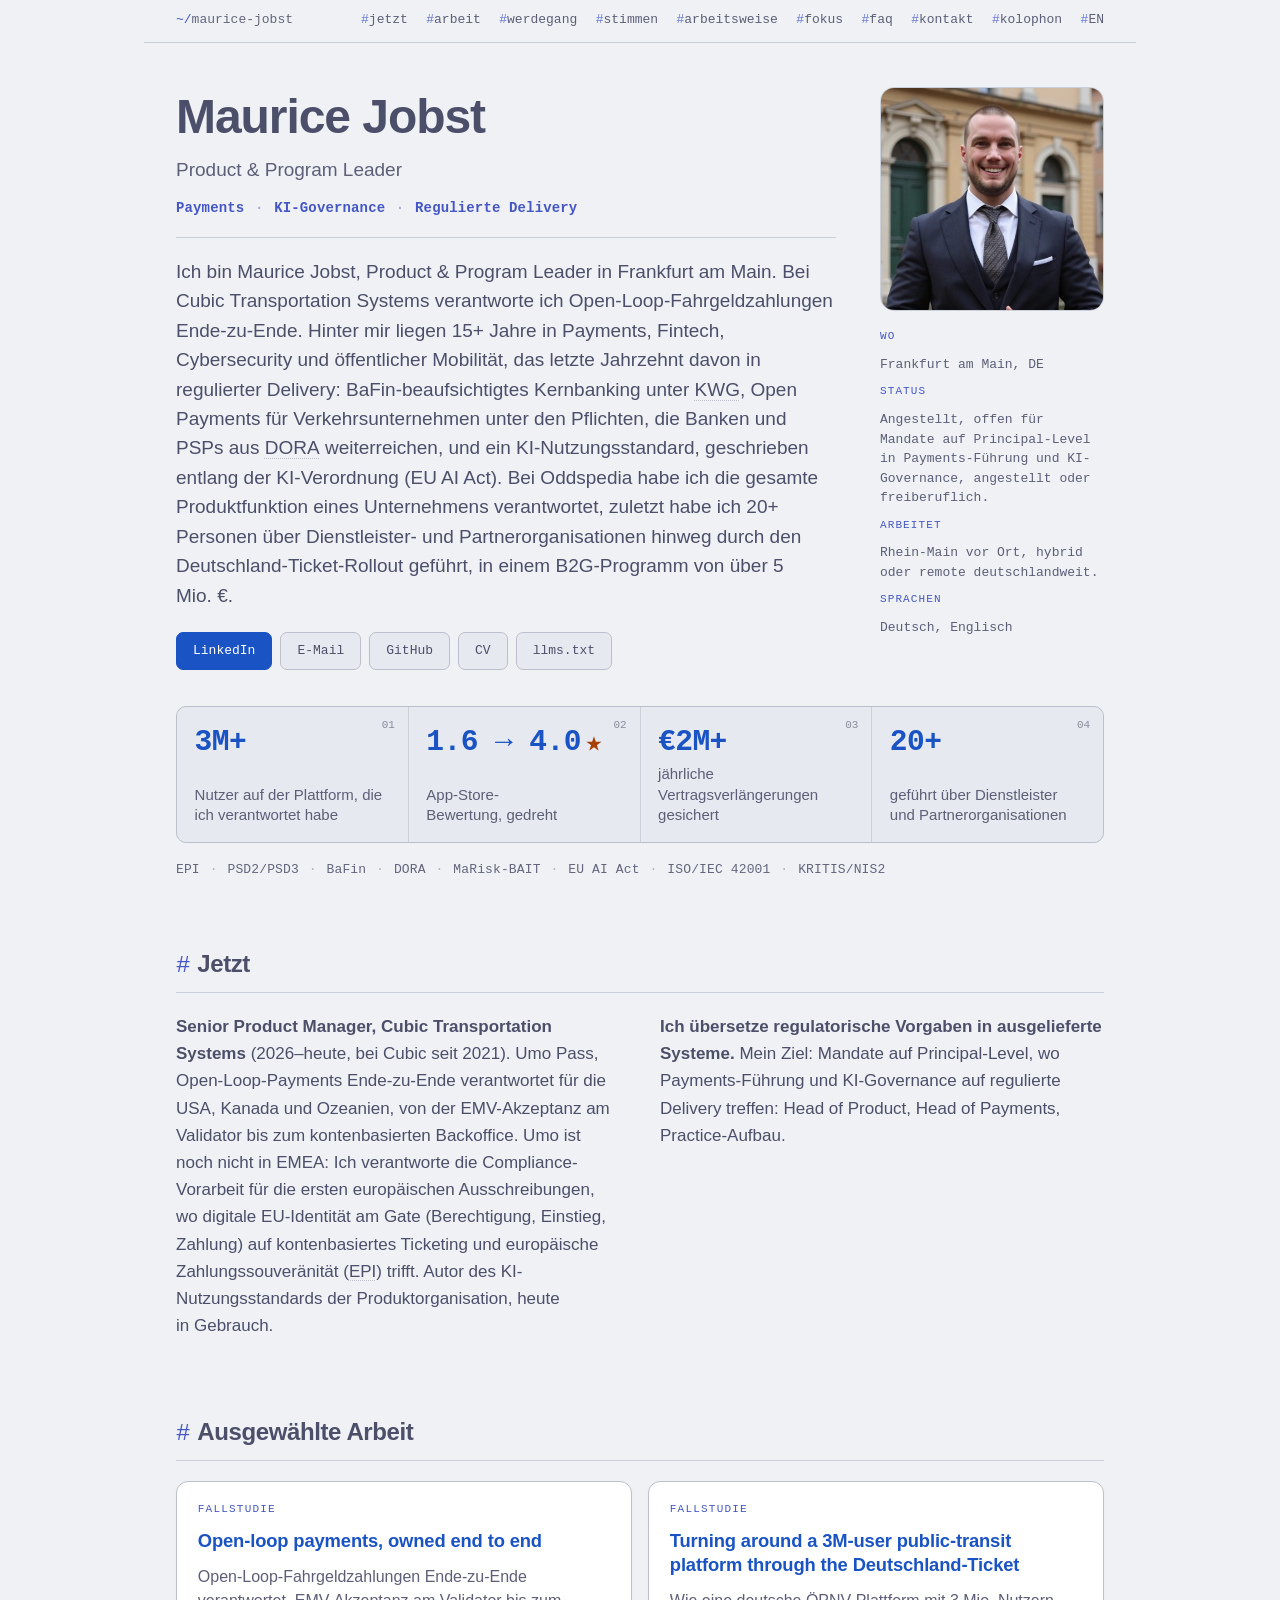
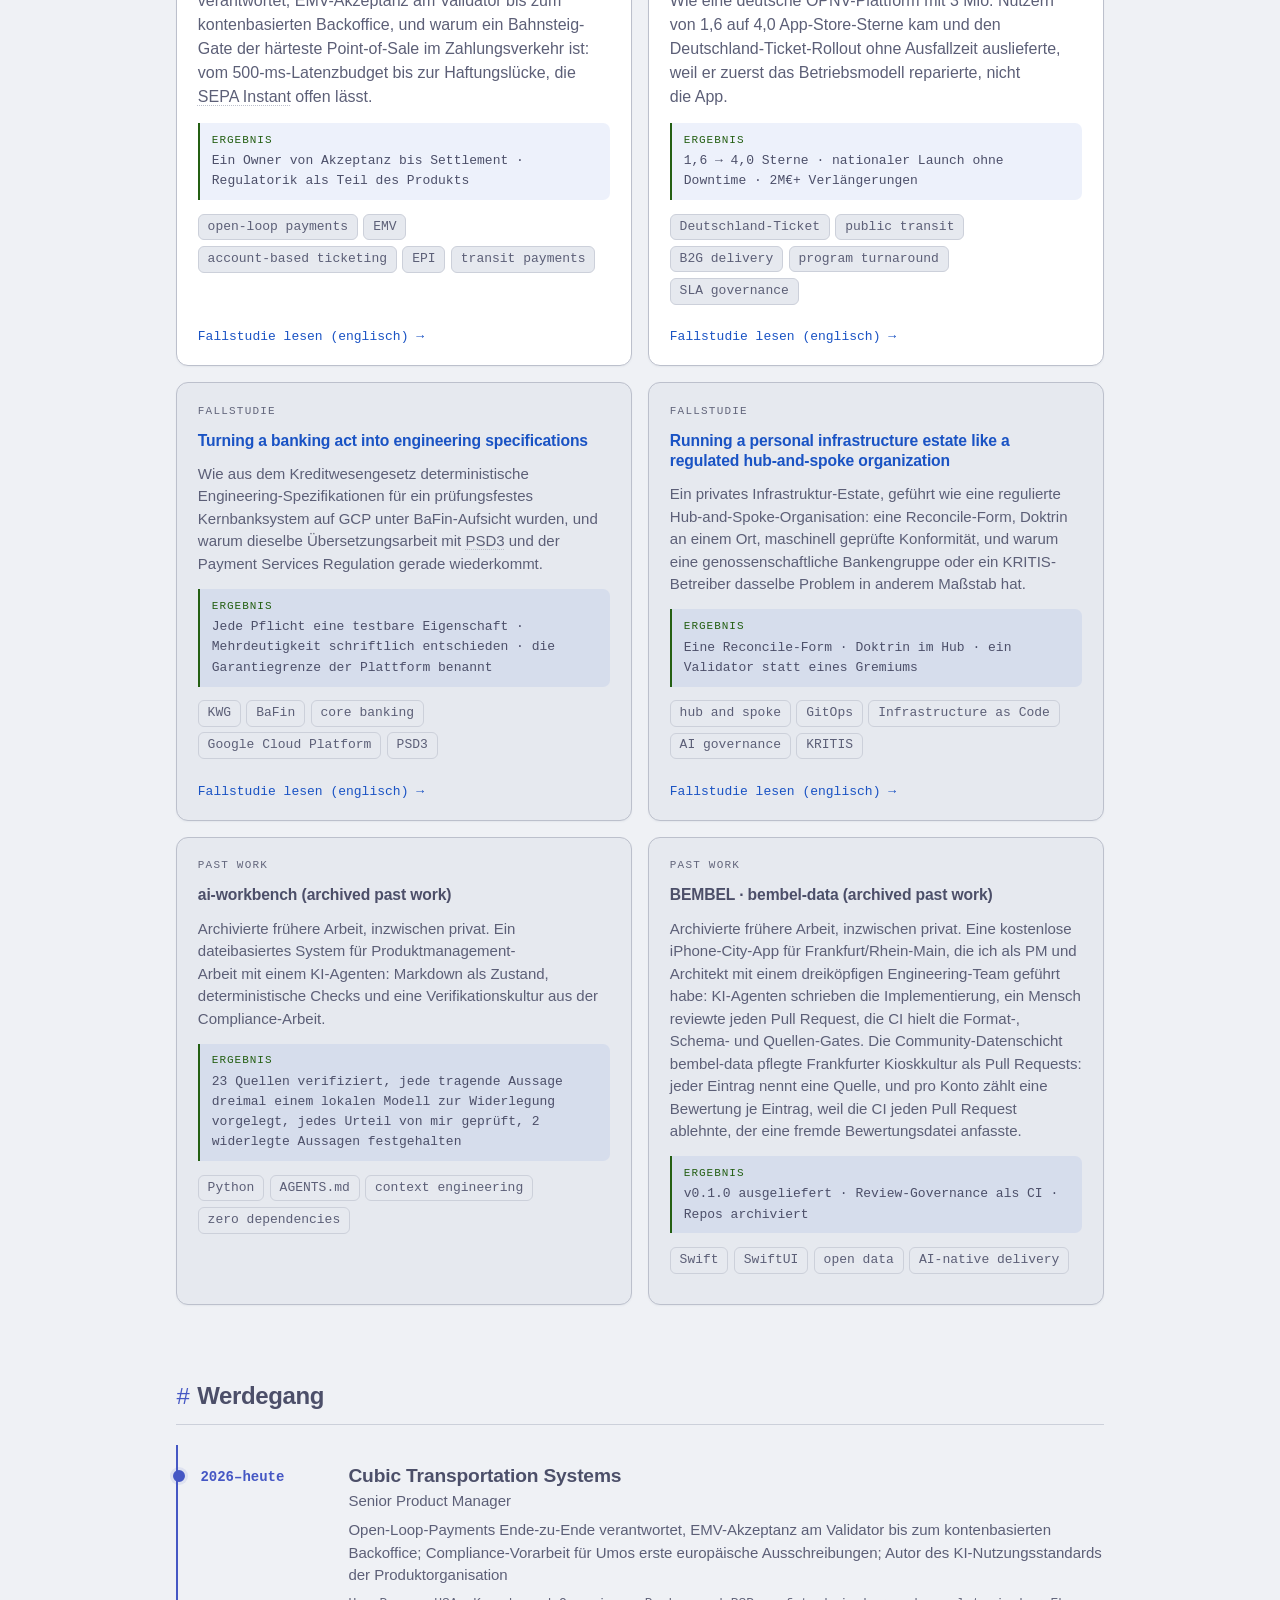
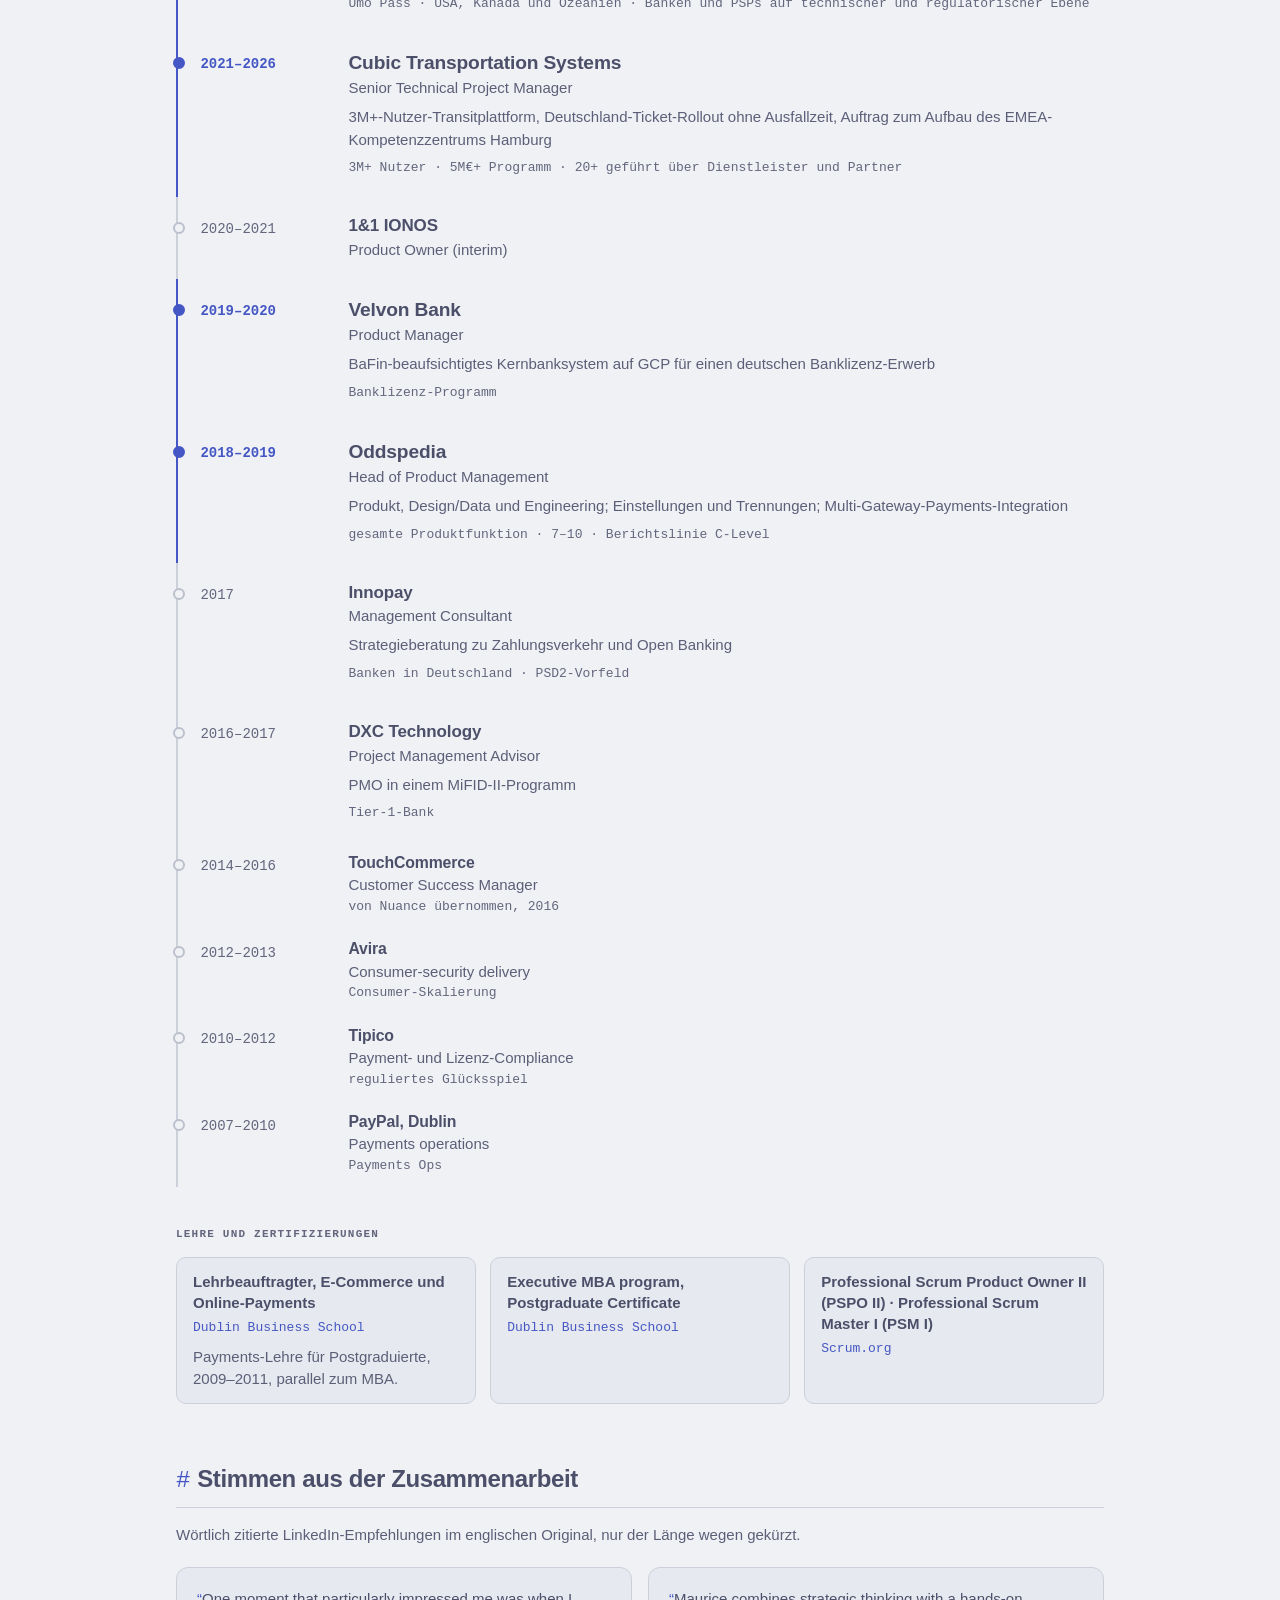
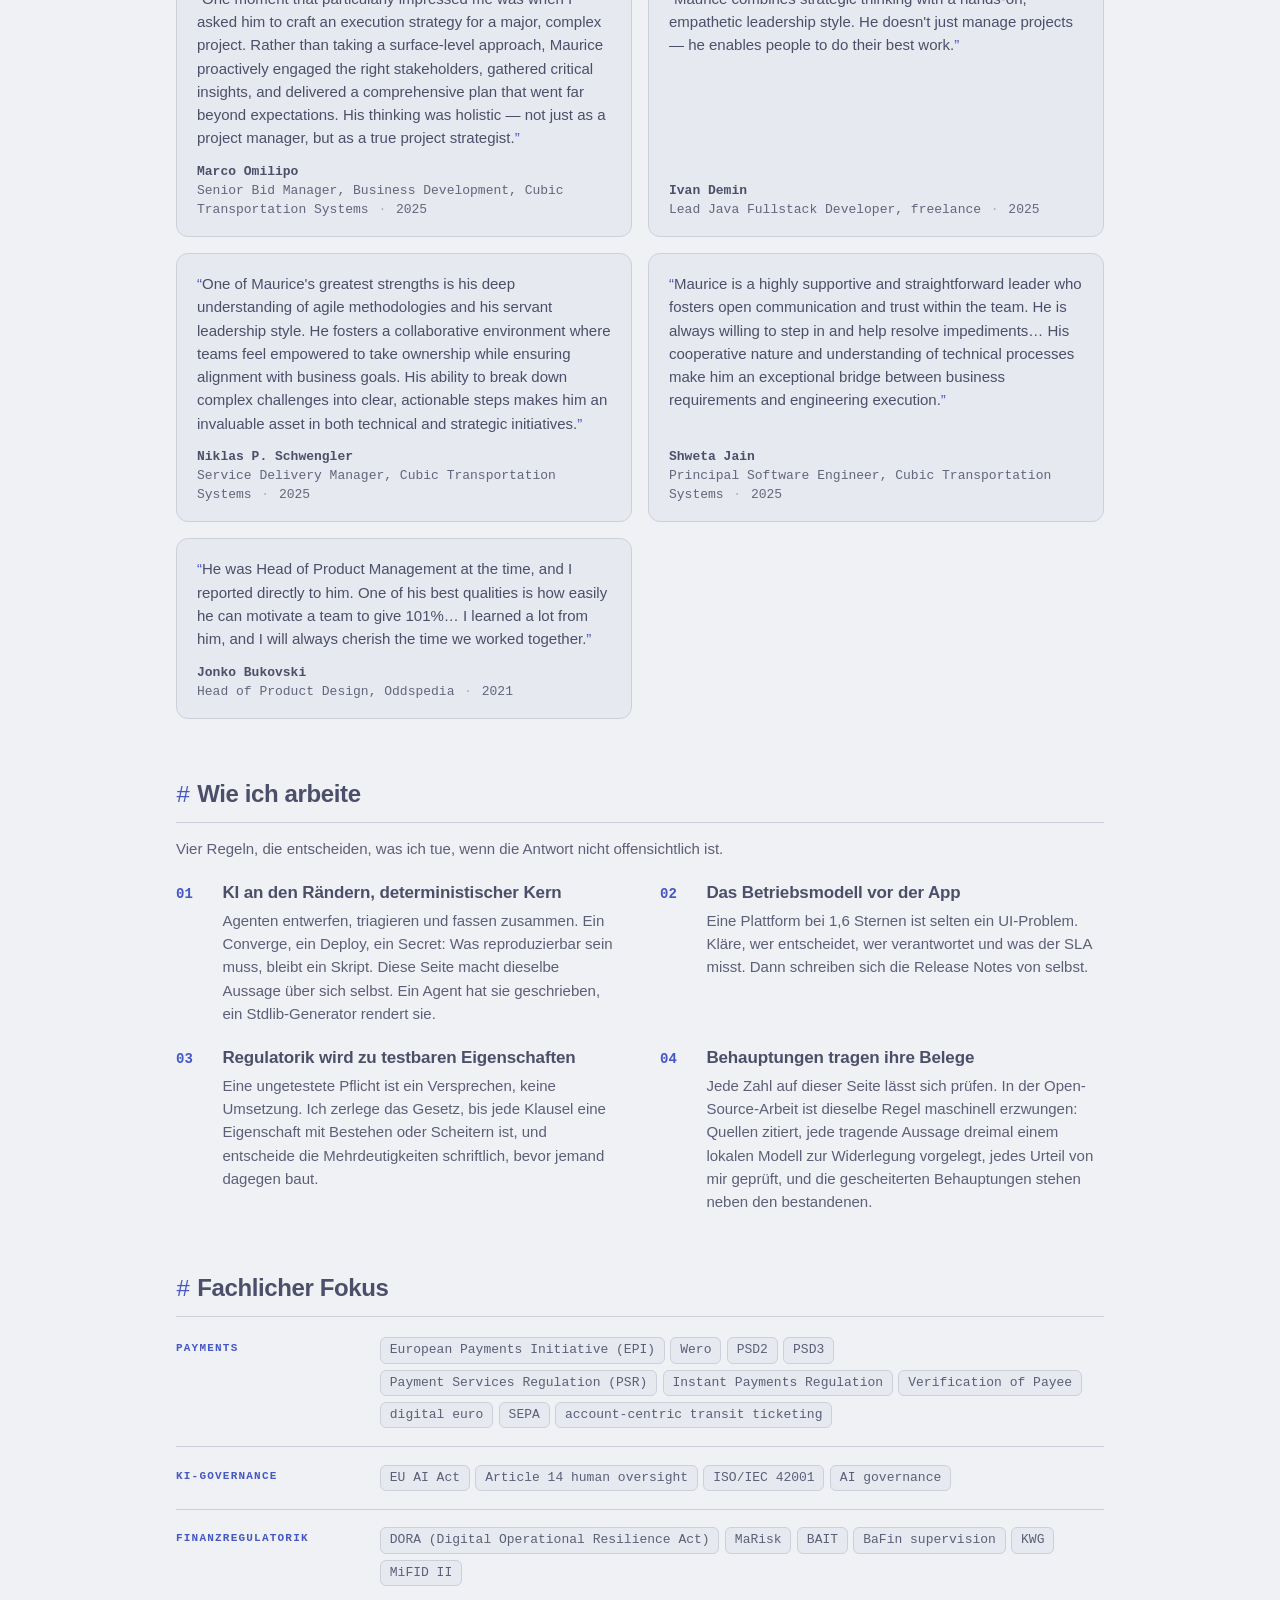
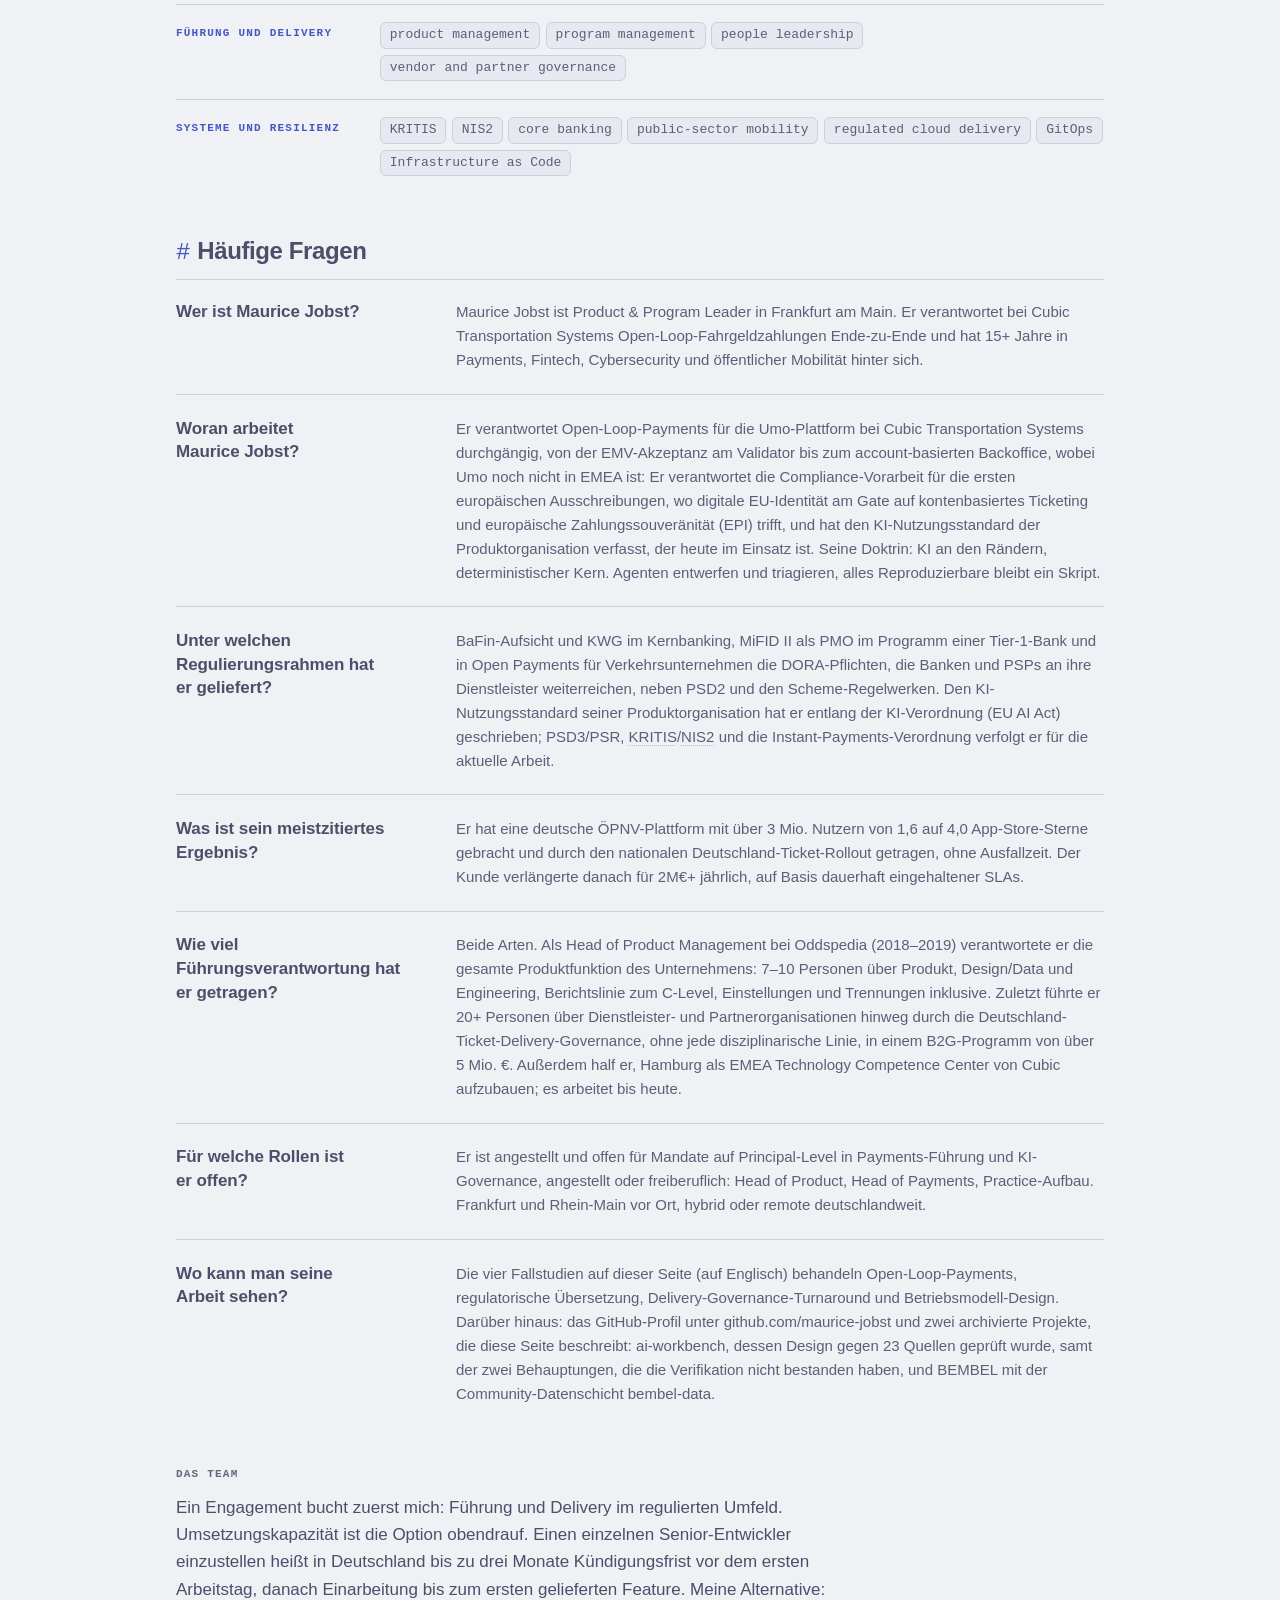
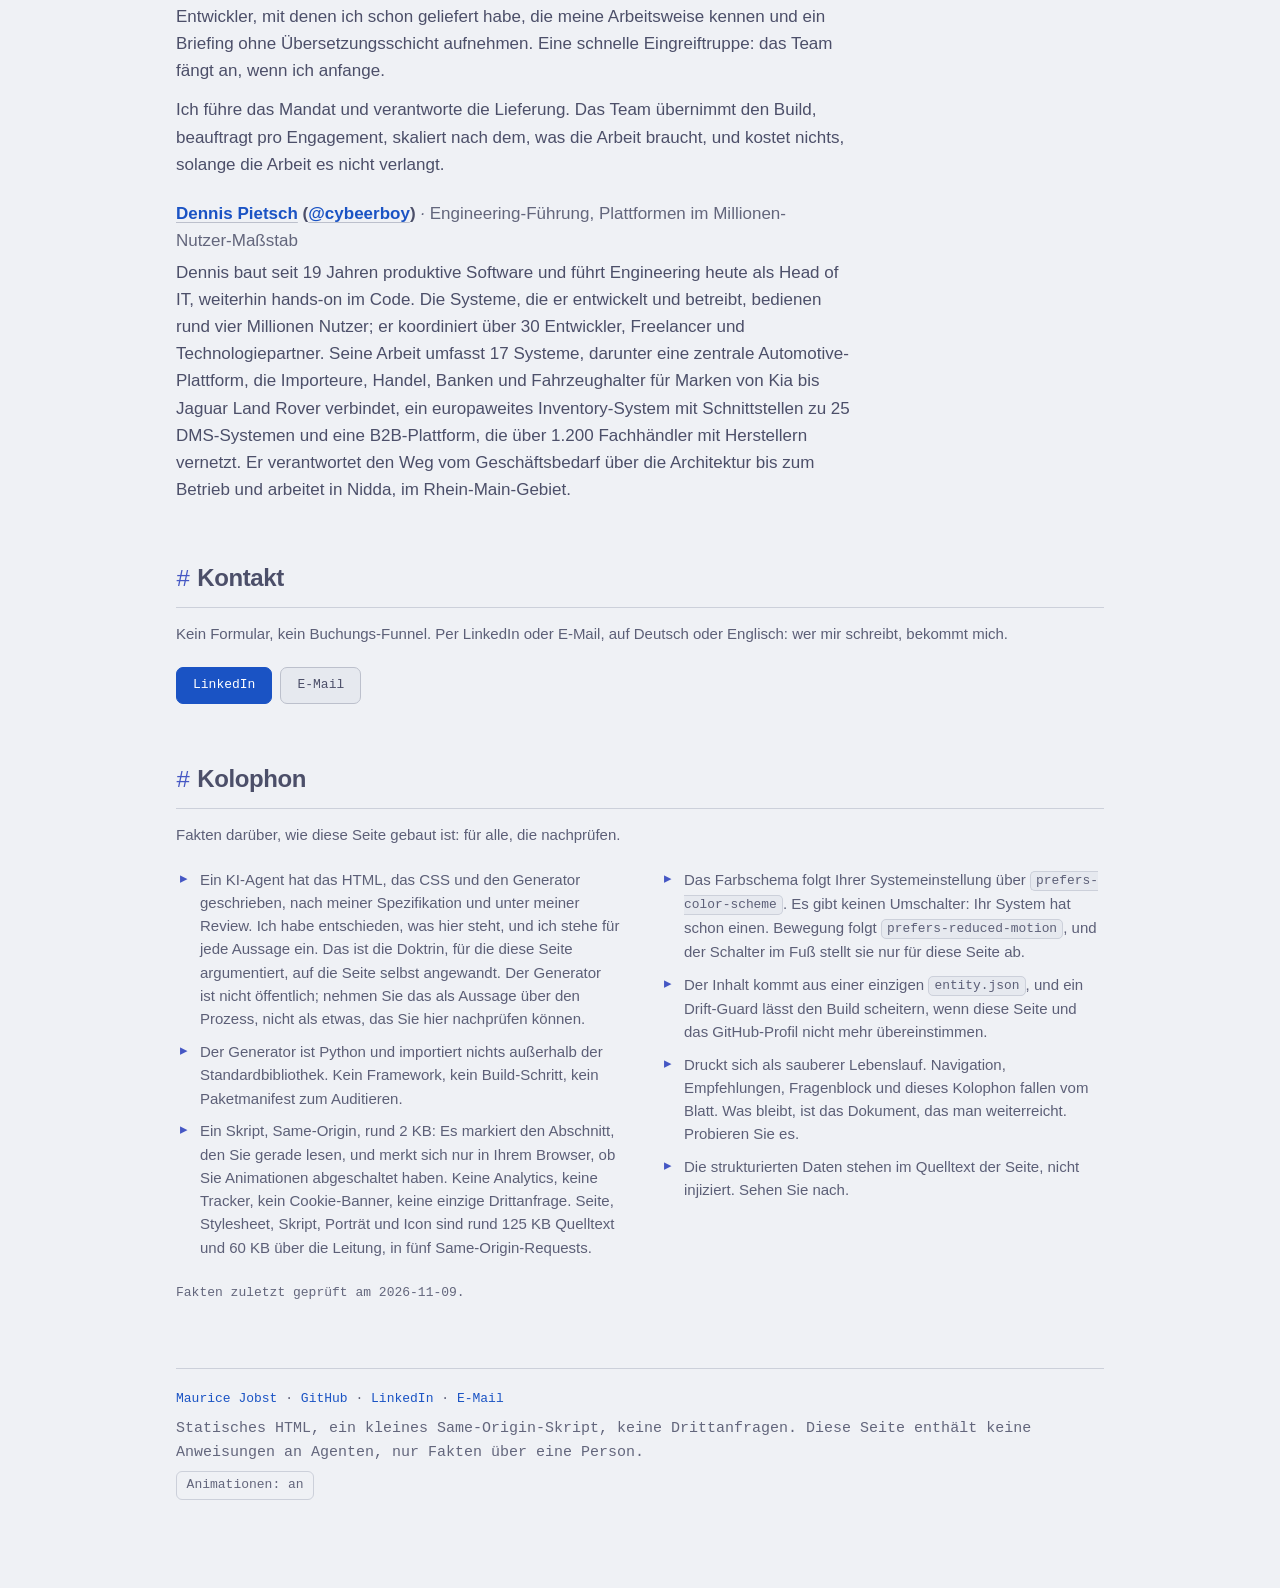
==== commit 1b6de94a: "publish: entity home" ====
--- a/de/index.html
+++ b/de/index.html
@@ -89,7 +89,7 @@
         "GitOps",
         "Infrastructure as Code"
       ],
-      "image": "https://maurice-jobst.github.io/assets/monogram.svg",
+      "image": "https://maurice-jobst.github.io/assets/portrait.jpg",
       "alumniOf": {
         "@type": "EducationalOrganization",
         "name": "Dublin Business School"
@@ -223,7 +223,7 @@
 <a class="skip" href="#main">Zum Inhalt springen</a>
 <main id="main" class="home">
 <nav class="topnav" data-spy aria-label="Sections"><div class="row"><span class="brand">maurice-jobst</span><a href="#now">jetzt</a><a href="#work">arbeit</a><a href="#career">werdegang</a><a href="#voices">stimmen</a><a href="#approach">arbeitsweise</a><a href="#focus">fokus</a><a href="#faq">faq</a><a href="#contact">kontakt</a><a href="#colophon">kolophon</a><a href="../" rel="alternate" hreflang="en">EN</a></div></nav>
-<header class="hero"><div class="hero-id"><h1>Maurice Jobst</h1><p class="role">Product &amp; Program Leader</p><p class="rail"><span>Payments</span> <i>·</i> <span>KI-Governance</span> <i>·</i> <span>Regulierte Delivery</span></p><p class="answer">Ich bin Maurice Jobst, Product &amp; Program Leader in Frankfurt am Main. Bei Cubic Transportation Systems verantworte ich Open-Loop-Fahrgeldzahlungen Ende-zu-Ende. Hinter mir liegen 15+ Jahre in Payments, Fintech, Cybersecurity und öffentlicher Mobilität, das letzte Jahrzehnt davon in regulierter Delivery: BaFin-beaufsichtigtes Kernbanking unter <button class="gl" type="button" popovertarget="gl-kwg" style="anchor-name:--gl-kwg"><dfn>KWG</dfn></button><span popover id="gl-kwg" class="gl-pop" style="position-anchor:--gl-kwg"><span class="gl-t">KWG</span><span class="gl-x">Das Kreditwesengesetz: das Gesetz, das Banken zulässt und ihre Organisationspflichten setzt, darunter die ordnungsgemäße Geschäftsorganisation, die MaRisk ausführt.</span></span>, Open Payments für Verkehrsunternehmen unter den Pflichten, die Banken und PSPs aus <button class="gl" type="button" popovertarget="gl-dora" style="anchor-name:--gl-dora"><dfn>DORA</dfn></button><span popover id="gl-dora" class="gl-pop" style="position-anchor:--gl-dora"><span class="gl-t">DORA</span><span class="gl-x">Der EU Digital Operational Resilience Act, anwendbar seit Januar 2025: IKT-Risiko, Vorfallmeldung und Drittparteiregeln für Banken, Versicherer und Zahlungsinstitute, die sie an jeden Dienstleister in der Kette weiterreichen.</span></span> weiterreichen, und ein KI-Nutzungsstandard, geschrieben entlang der KI-Verordnung (EU AI Act). Bei Oddspedia habe ich die gesamte Produktfunktion eines Unternehmens verantwortet, zuletzt habe ich 20+ Personen über Dienstleister- und Partnerorganisationen hinweg durch den Deutschland-Ticket-Rollout geführt, in einem B2G-Programm von über 5 Mio. €.</p><p class="cta"><a class="btn primary" href="https://www.linkedin.com/in/mauricejobst/">LinkedIn</a><a class="btn" href="mailto:maurice.jobst@gmail.com">E-Mail</a><a class="btn" href="https://github.com/maurice-jobst">GitHub</a><a class="btn" href="../cv.html">CV</a><a class="btn" href="../llms.txt">llms.txt</a></p></div><aside class="hero-side"><img class="portrait mark" src="../assets/monogram.svg" alt="Monogramm für Maurice Jobst: die Buchstaben MJ in einer Hub-and-Spoke-Marke" width="200" height="200"><dl class="at-a-glance"><dt>wo</dt><dd>Frankfurt am Main, DE</dd><dt>status</dt><dd>Angestellt, offen für Mandate auf Principal-Level in Payments-Führung und KI-Governance, angestellt oder freiberuflich.</dd><dt>arbeitet</dt><dd>Rhein-Main vor Ort, hybrid oder remote deutschlandweit.</dd><dt>sprachen</dt><dd>Deutsch, Englisch</dd></dl></aside></header>
+<header class="hero"><div class="hero-id"><h1>Maurice Jobst</h1><p class="role">Product &amp; Program Leader</p><p class="rail"><span>Payments</span> <i>·</i> <span>KI-Governance</span> <i>·</i> <span>Regulierte Delivery</span></p><p class="answer">Ich bin Maurice Jobst, Product &amp; Program Leader in Frankfurt am Main. Bei Cubic Transportation Systems verantworte ich Open-Loop-Fahrgeldzahlungen Ende-zu-Ende. Hinter mir liegen 15+ Jahre in Payments, Fintech, Cybersecurity und öffentlicher Mobilität, das letzte Jahrzehnt davon in regulierter Delivery: BaFin-beaufsichtigtes Kernbanking unter <button class="gl" type="button" popovertarget="gl-kwg" style="anchor-name:--gl-kwg"><dfn>KWG</dfn></button><span popover id="gl-kwg" class="gl-pop" style="position-anchor:--gl-kwg"><span class="gl-t">KWG</span><span class="gl-x">Das Kreditwesengesetz: das Gesetz, das Banken zulässt und ihre Organisationspflichten setzt, darunter die ordnungsgemäße Geschäftsorganisation, die MaRisk ausführt.</span></span>, Open Payments für Verkehrsunternehmen unter den Pflichten, die Banken und PSPs aus <button class="gl" type="button" popovertarget="gl-dora" style="anchor-name:--gl-dora"><dfn>DORA</dfn></button><span popover id="gl-dora" class="gl-pop" style="position-anchor:--gl-dora"><span class="gl-t">DORA</span><span class="gl-x">Der EU Digital Operational Resilience Act, anwendbar seit Januar 2025: IKT-Risiko, Vorfallmeldung und Drittparteiregeln für Banken, Versicherer und Zahlungsinstitute, die sie an jeden Dienstleister in der Kette weiterreichen.</span></span> weiterreichen, und ein KI-Nutzungsstandard, geschrieben entlang der KI-Verordnung (EU AI Act). Bei Oddspedia habe ich die gesamte Produktfunktion eines Unternehmens verantwortet, zuletzt habe ich 20+ Personen über Dienstleister- und Partnerorganisationen hinweg durch den Deutschland-Ticket-Rollout geführt, in einem B2G-Programm von über 5 Mio. €.</p><p class="cta"><a class="btn primary" href="https://www.linkedin.com/in/mauricejobst/">LinkedIn</a><a class="btn" href="mailto:maurice.jobst@gmail.com">E-Mail</a><a class="btn" href="https://github.com/maurice-jobst">GitHub</a><a class="btn" href="../cv.html">CV</a><a class="btn" href="../llms.txt">llms.txt</a></p></div><aside class="hero-side"><img class="portrait photo" src="../assets/portrait.jpg" alt="Porträt von Maurice Jobst im dunklen Anzug, lächelnd" width="200" height="200"><dl class="at-a-glance"><dt>wo</dt><dd>Frankfurt am Main, DE</dd><dt>status</dt><dd>Angestellt, offen für Mandate auf Principal-Level in Payments-Führung und KI-Governance, angestellt oder freiberuflich.</dd><dt>arbeitet</dt><dd>Rhein-Main vor Ort, hybrid oder remote deutschlandweit.</dd><dt>sprachen</dt><dd>Deutsch, Englisch</dd></dl></aside></header>
 <ul class="metrics">
 <li><span class="value">3M+</span><span class="label">Nutzer auf der Plattform, die ich verantwortet habe</span></li>
 <li><span class="value">1.6 → 4.0<span class="unit">★</span></span><span class="label">App-Store-Bewertung, gedreht</span></li>
@@ -293,13 +293,13 @@
 <ul class="colophon">
 <li>Ein KI-Agent hat das HTML, das CSS und den Generator geschrieben, nach meiner Spezifikation und unter meiner Review. Ich habe entschieden, was hier steht, und ich stehe für jede Aussage ein. Das ist die Doktrin, für die diese Seite argumentiert, auf die Seite selbst angewandt. Der Generator ist nicht öffentlich; nehmen Sie das als Aussage über den Prozess, nicht als etwas, das Sie hier nachprüfen können.</li>
 <li>Der Generator ist Python und importiert nichts außerhalb der Standardbibliothek. Kein Framework, kein Build-Schritt, kein Paketmanifest zum Auditieren.</li>
-<li>Ein Skript, Same-Origin, rund 2 KB: Es markiert den Abschnitt, den Sie gerade lesen, und merkt sich nur in Ihrem Browser, ob Sie Animationen abgeschaltet haben. Keine Analytics, keine Tracker, kein Cookie-Banner, keine einzige Drittanfrage. Seite, Stylesheet, Skript und Monogramm sind rund 81 KB Quelltext und 22 KB über die Leitung, in vier Same-Origin-Requests.</li>
+<li>Ein Skript, Same-Origin, rund 2 KB: Es markiert den Abschnitt, den Sie gerade lesen, und merkt sich nur in Ihrem Browser, ob Sie Animationen abgeschaltet haben. Keine Analytics, keine Tracker, kein Cookie-Banner, keine einzige Drittanfrage. Seite, Stylesheet, Skript, Porträt und Icon sind rund 125 KB Quelltext und 60 KB über die Leitung, in fünf Same-Origin-Requests.</li>
 <li>Das Farbschema folgt Ihrer Systemeinstellung über <code>prefers-color-scheme</code>. Es gibt keinen Umschalter: Ihr System hat schon einen. Bewegung folgt <code>prefers-reduced-motion</code>, und der Schalter im Fuß stellt sie nur für diese Seite ab.</li>
 <li>Der Inhalt kommt aus einer einzigen <code>entity.json</code>, und ein Drift-Guard lässt den Build scheitern, wenn diese Seite und das GitHub-Profil nicht mehr übereinstimmen.</li>
 <li>Druckt sich als sauberer Lebenslauf. Navigation, Empfehlungen, Fragenblock und dieses Kolophon fallen vom Blatt. Was bleibt, ist das Dokument, das man weiterreicht. Probieren Sie es.</li>
 <li>Die strukturierten Daten stehen im Quelltext der Seite, nicht injiziert. Sehen Sie nach.</li>
 </ul>
-<p class="updated">Fakten zuletzt geprüft am <time datetime="2026-10-30">2026-10-30</time>.</p>
+<p class="updated">Fakten zuletzt geprüft am <time datetime="2026-11-09">2026-11-09</time>.</p>
 </main>
 <footer>
 <p><a href="../index.html">Maurice Jobst</a> · <a href="https://github.com/maurice-jobst">GitHub</a> · <a href="https://www.linkedin.com/in/mauricejobst/">LinkedIn</a> · <a href="mailto:maurice.jobst@gmail.com">E-Mail</a></p>
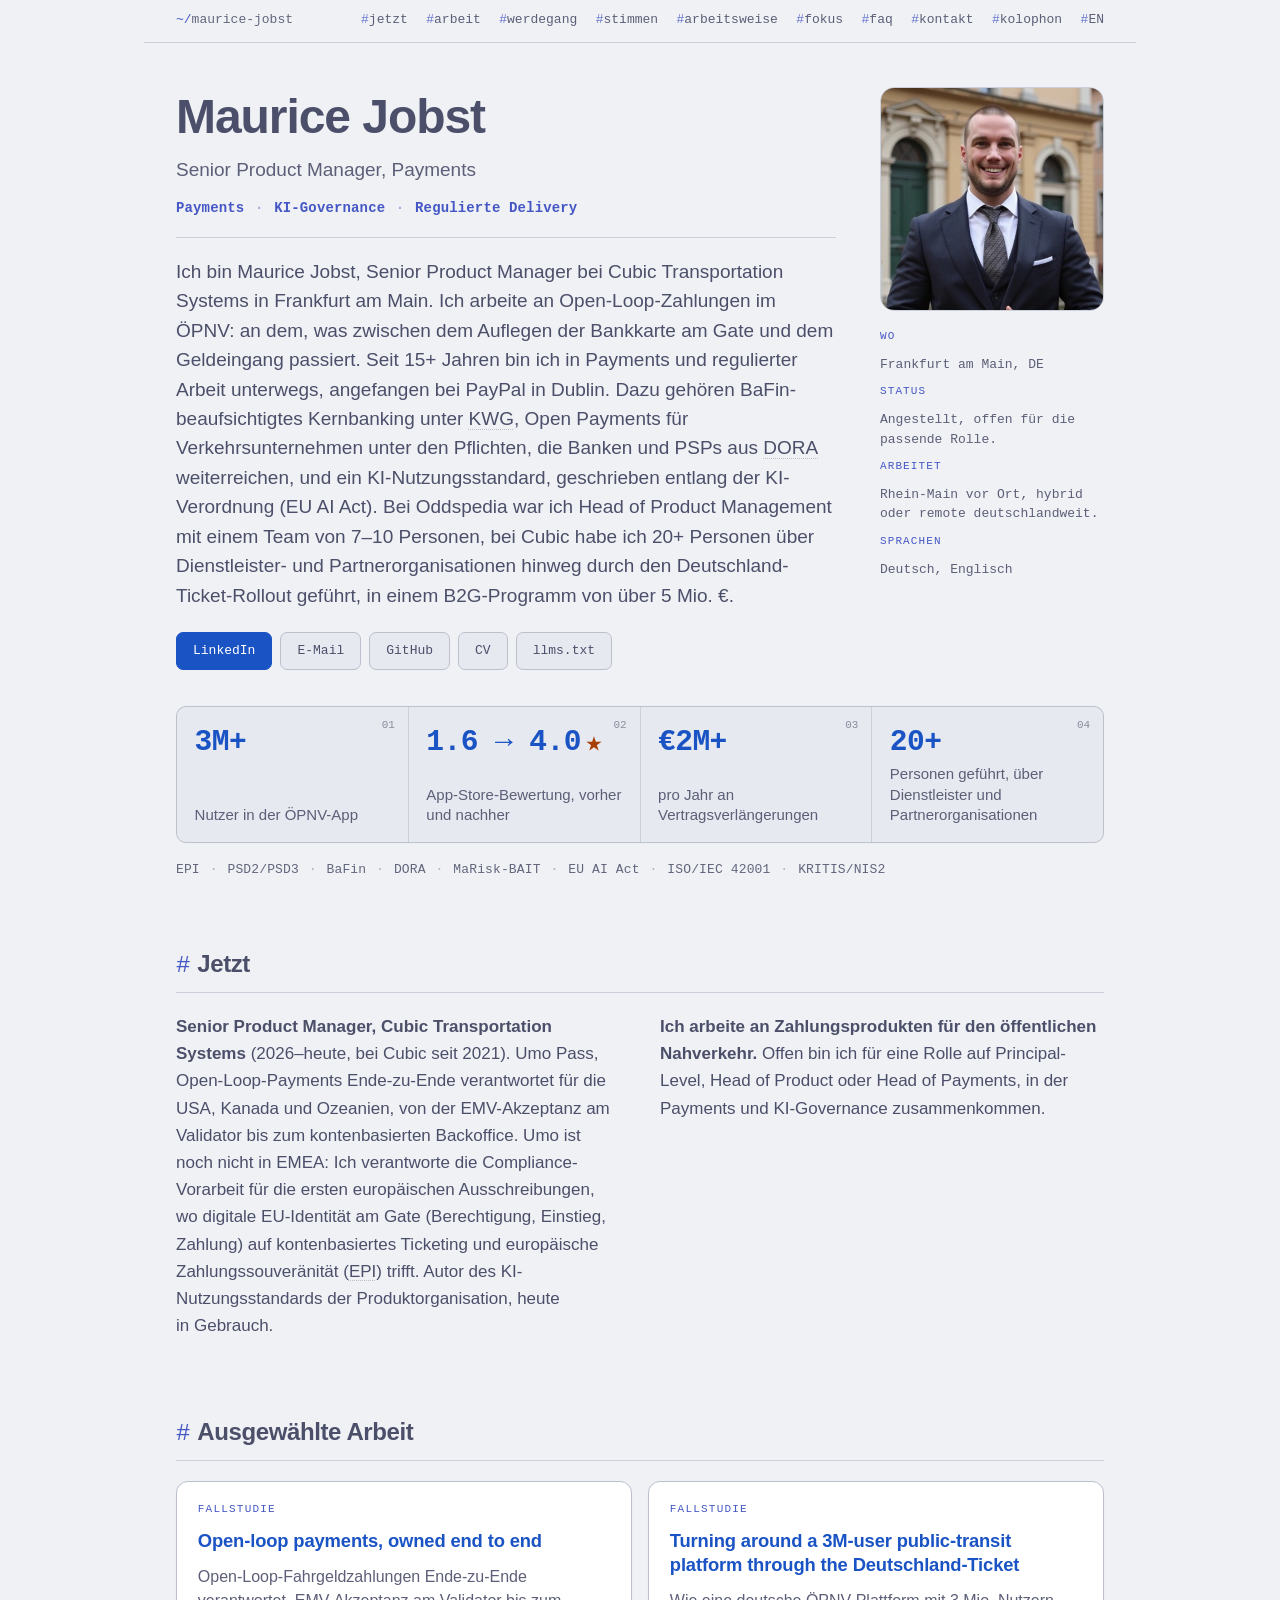
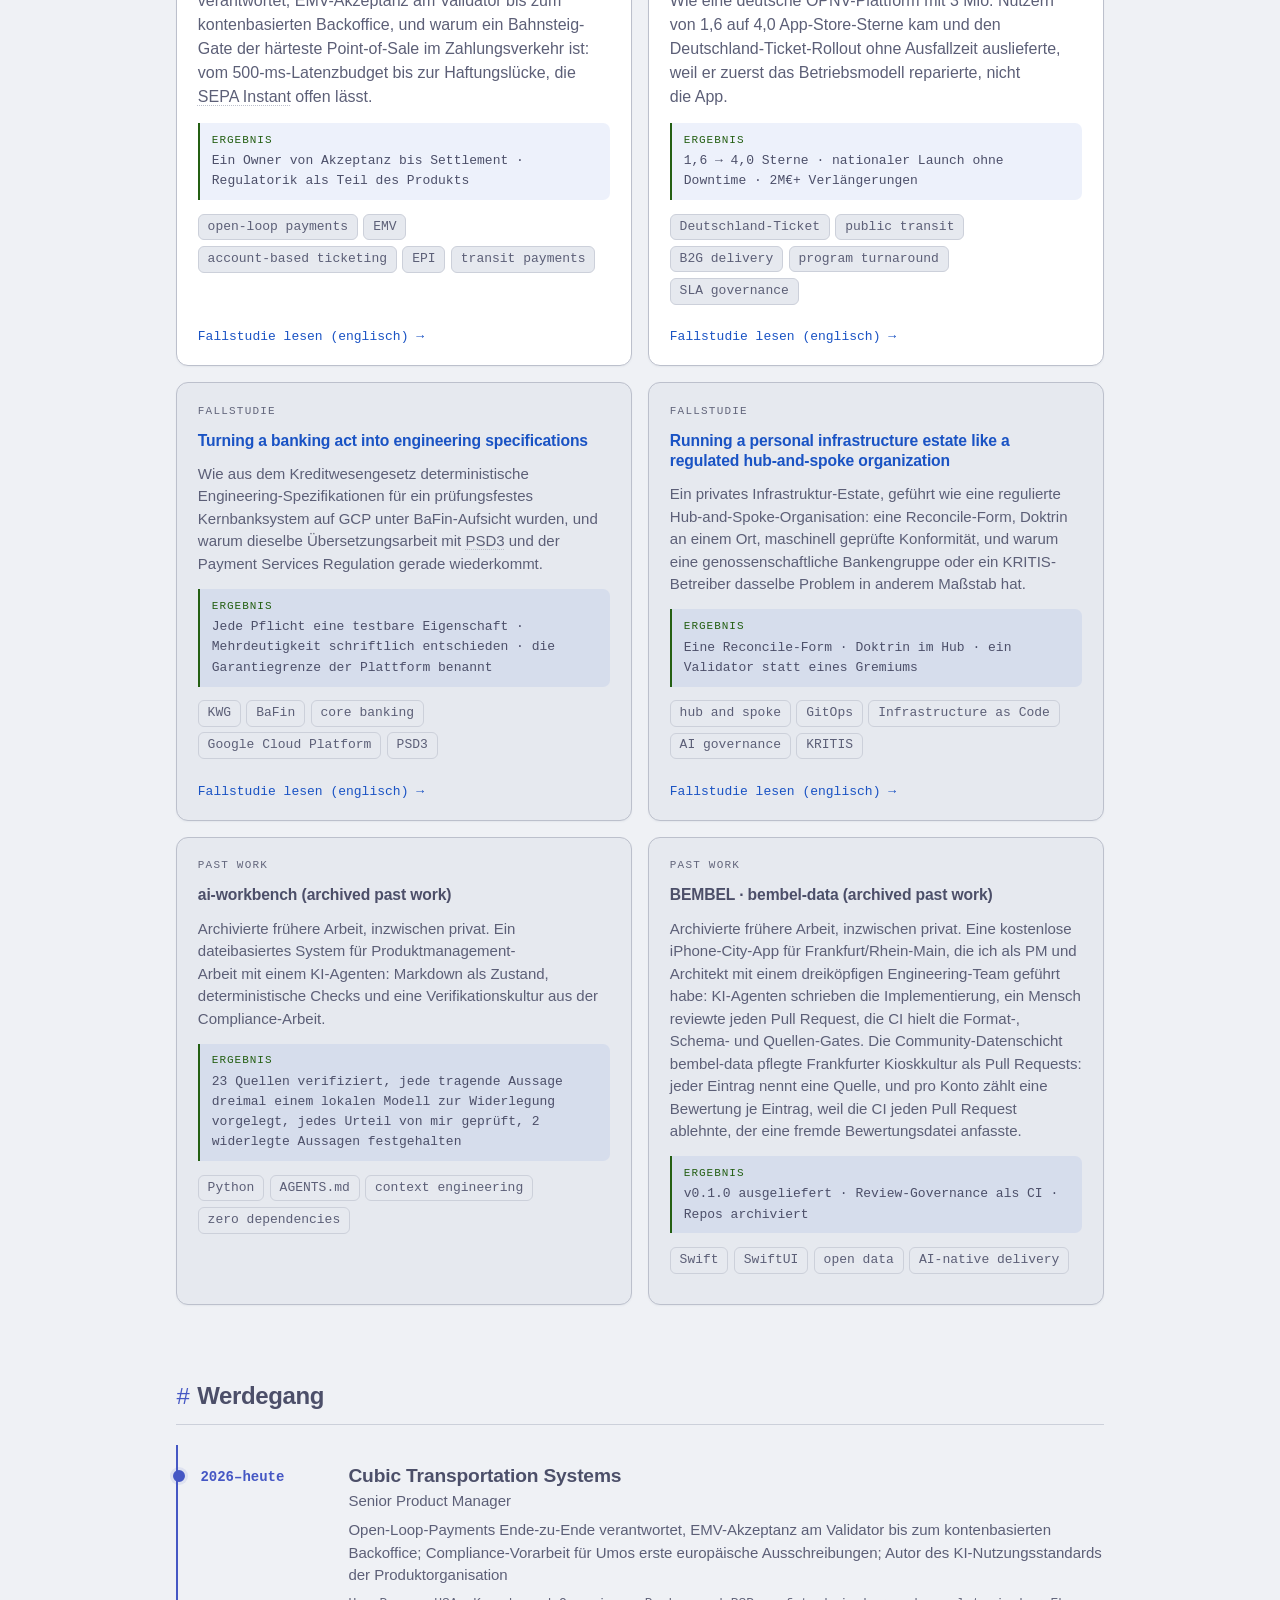
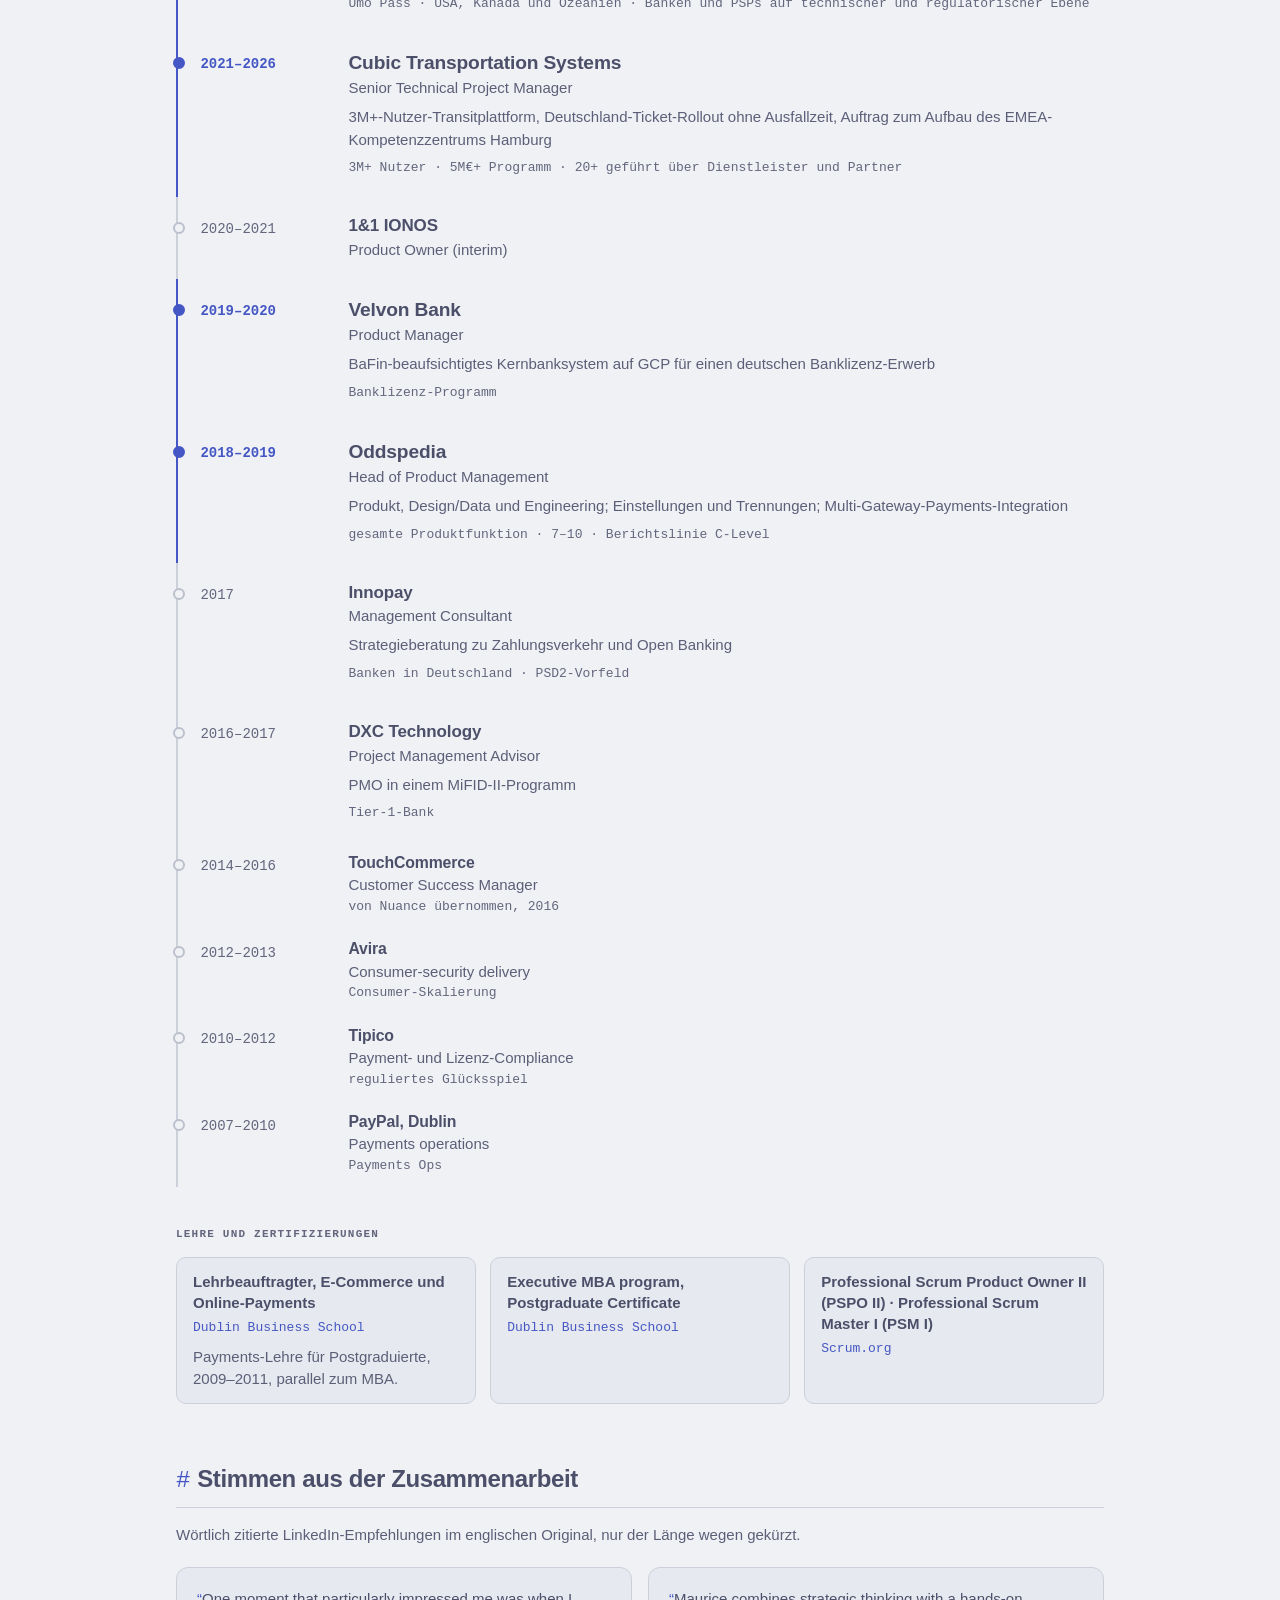
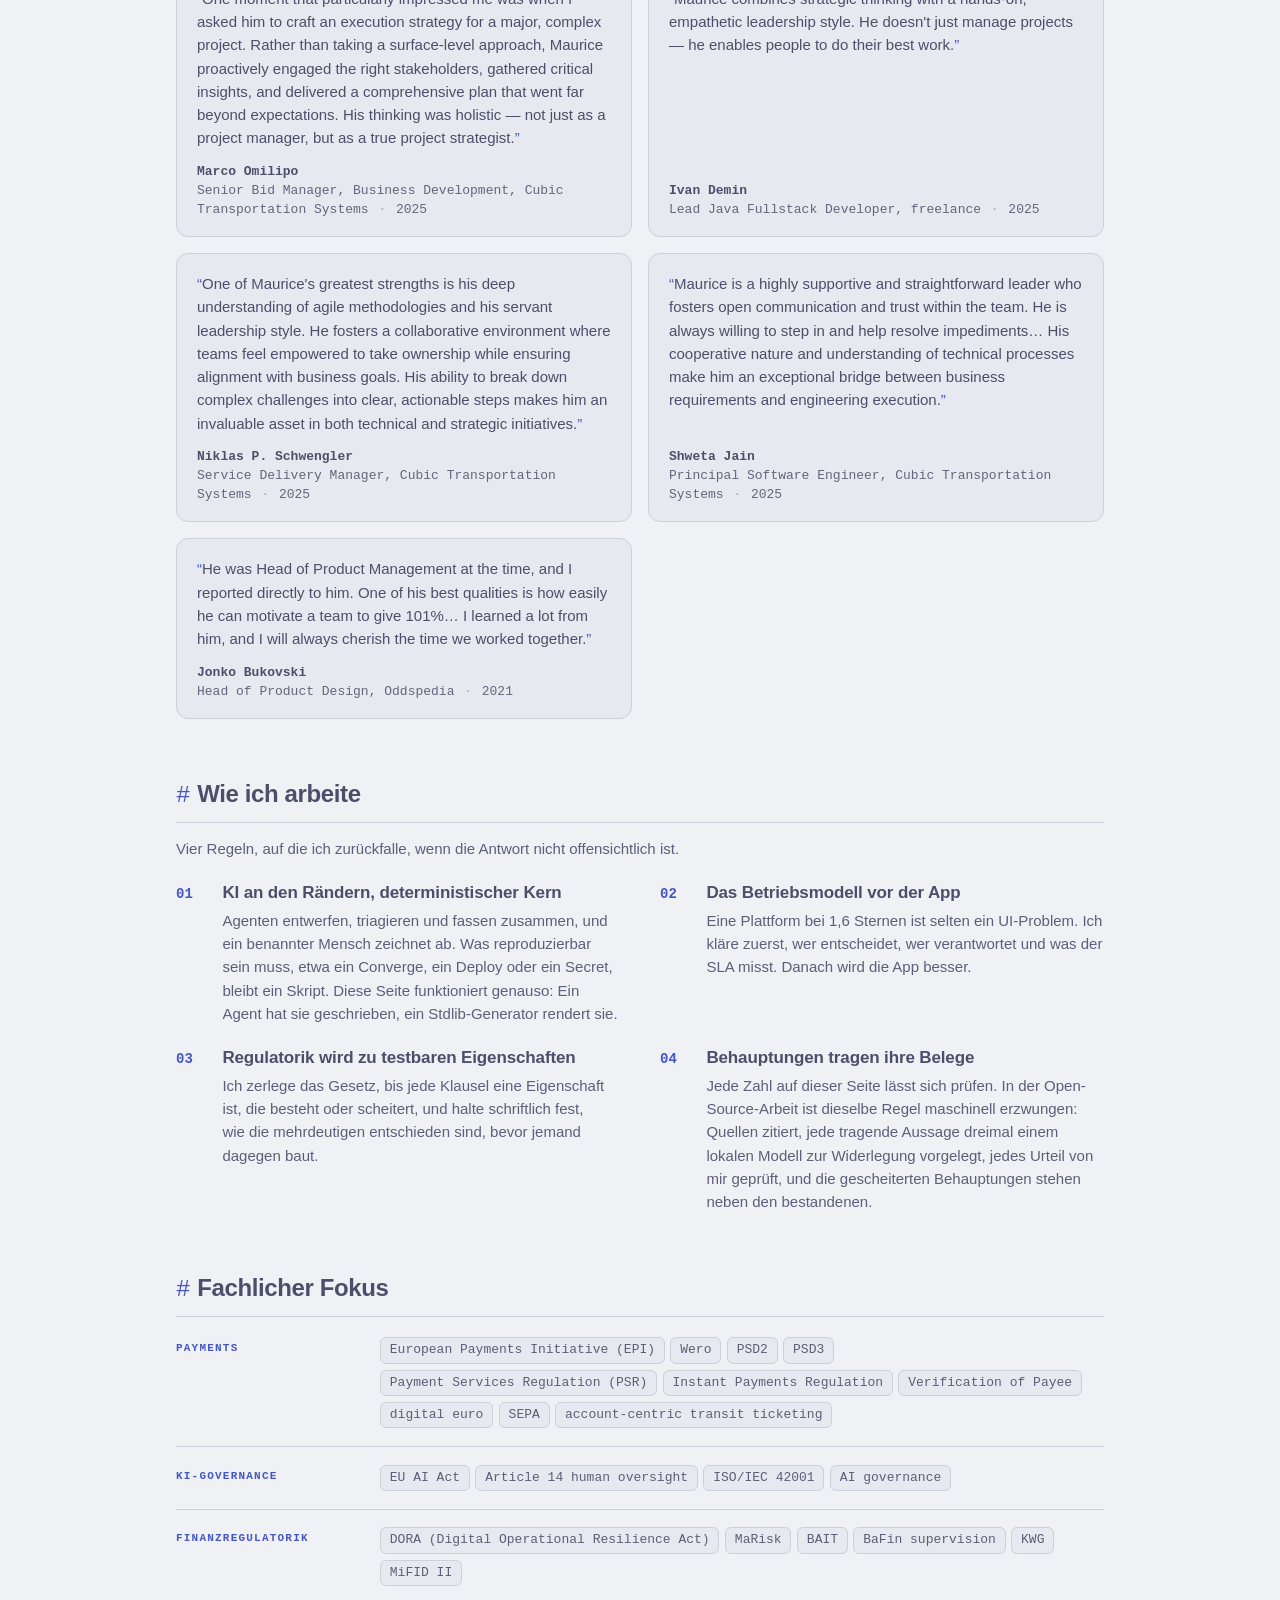
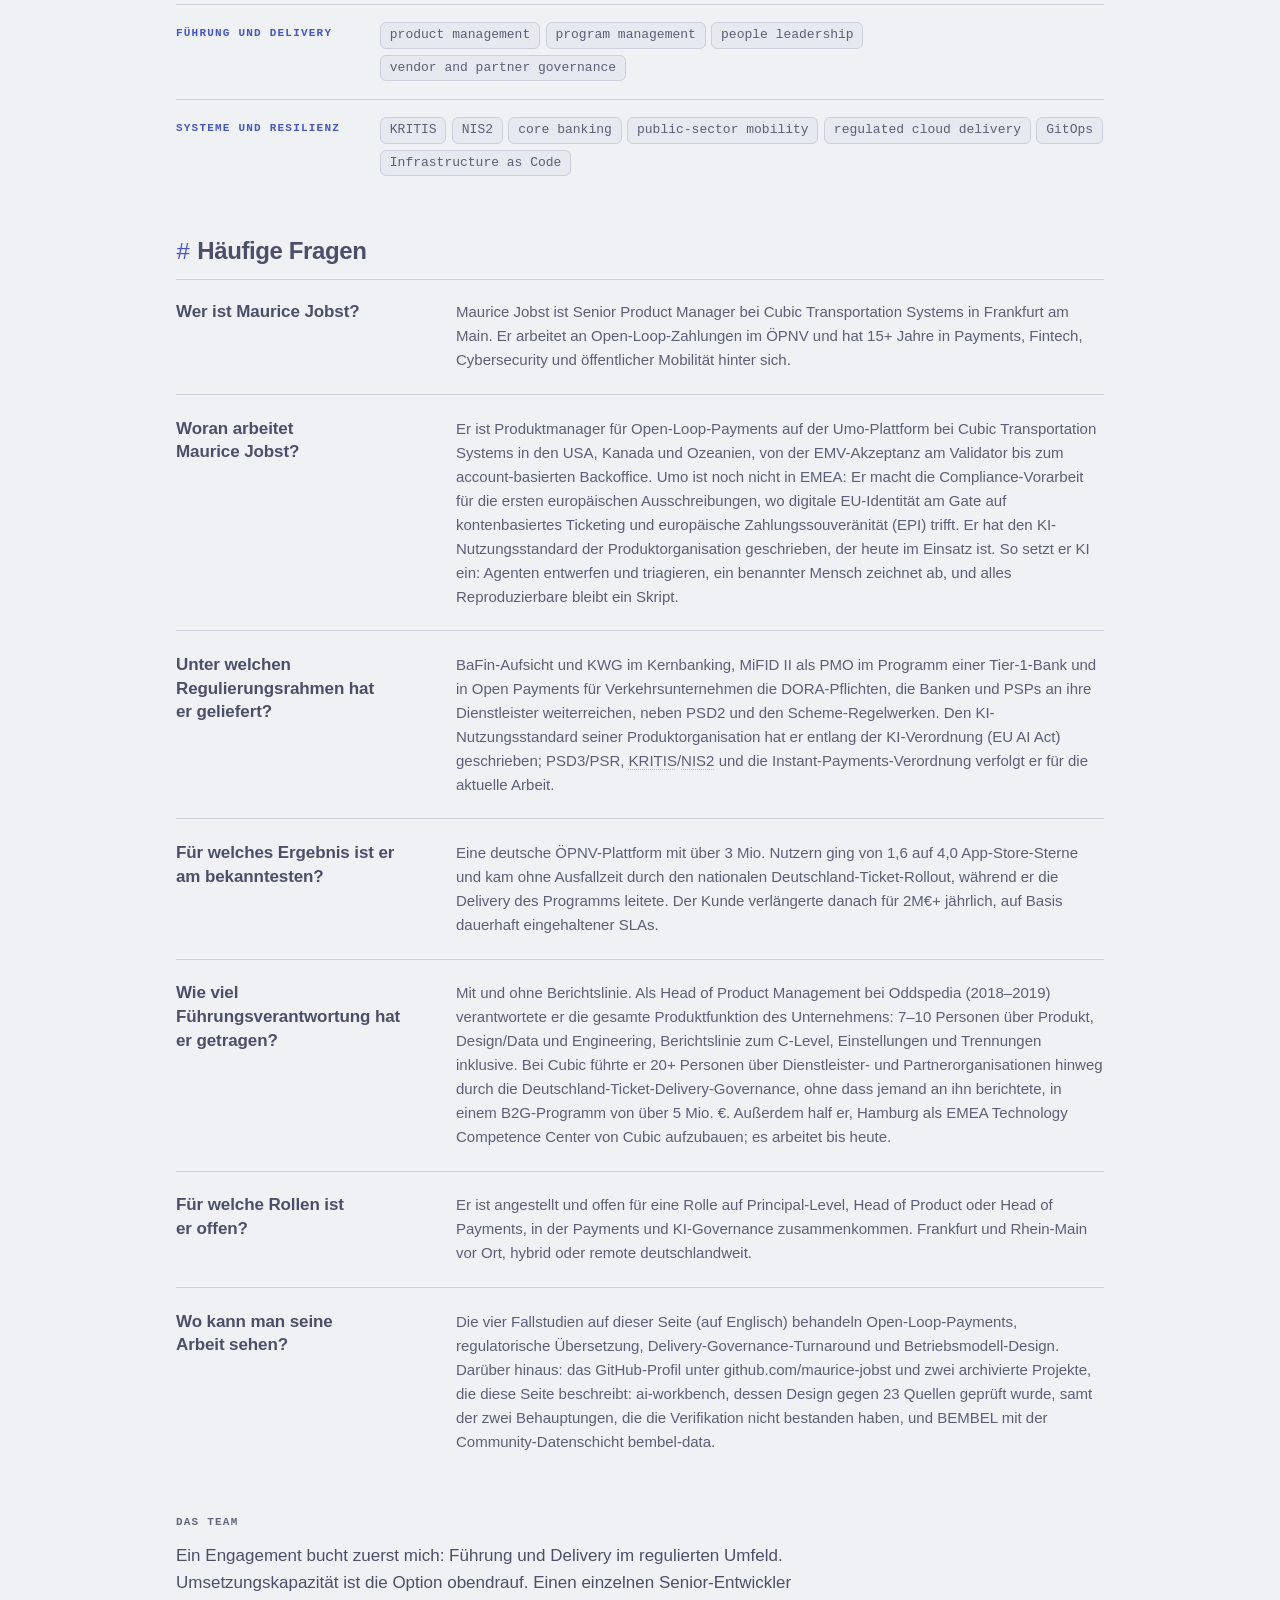
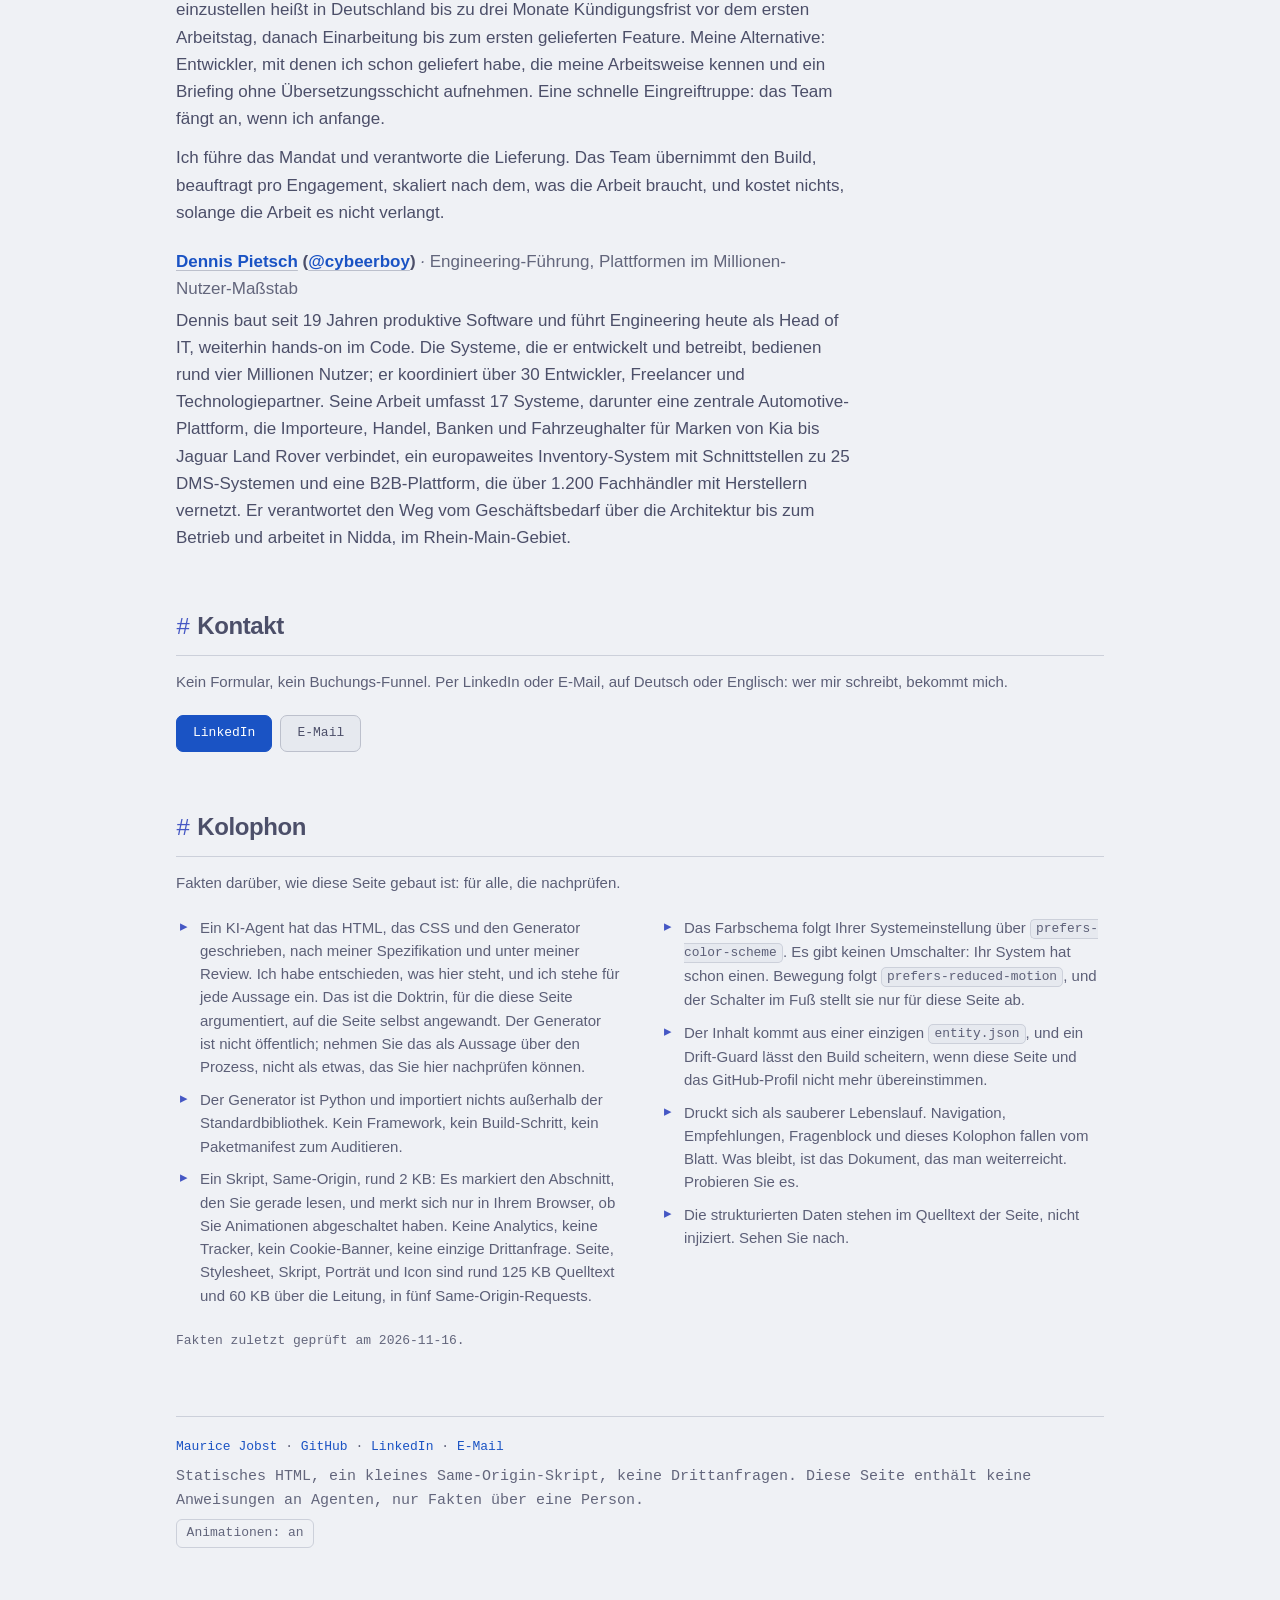
==== commit 10fd4d07: "publish: entity home" ====
--- a/de/index.html
+++ b/de/index.html
@@ -3,8 +3,8 @@
 <head>
 <meta charset="utf-8">
 <meta name="viewport" content="width=device-width, initial-scale=1">
-<title>Maurice Jobst · Product &amp; Program Leader</title>
-<meta name="description" content="Maurice Jobst ist Product &amp; Program Leader in Frankfurt am Main und arbeitet bei Cubic Transportation Systems an Open-Loop-Fahrgeldzahlungen im ÖPNV: 15+ Jahre Payments, Fintech, Cybersecurity und regulierte Delivery.">
+<title>Maurice Jobst · Senior Product Manager, Payments</title>
+<meta name="description" content="Maurice Jobst ist Senior Product Manager bei Cubic Transportation Systems in Frankfurt am Main und arbeitet an Open-Loop-Zahlungen im ÖPNV: 15+ Jahre Payments, Fintech, Cybersecurity und regulierte Delivery.">
 <link rel="canonical" href="https://maurice-jobst.github.io/de/">
 <link rel="alternate" hreflang="en" href="https://maurice-jobst.github.io/">
 <link rel="alternate" hreflang="de" href="https://maurice-jobst.github.io/de/">
@@ -12,13 +12,13 @@
 <meta name="author" content="Maurice Jobst">
 <link rel="icon" href="/assets/monogram.svg" type="image/svg+xml">
 <meta property="og:type" content="website">
-<meta property="og:title" content="Maurice Jobst · Product &amp; Program Leader">
-<meta property="og:description" content="Maurice Jobst ist Product &amp; Program Leader in Frankfurt am Main und arbeitet bei Cubic Transportation Systems an Open-Loop-Fahrgeldzahlungen im ÖPNV: 15+ Jahre Payments, Fintech, Cybersecurity und regulierte Delivery.">
+<meta property="og:title" content="Maurice Jobst · Senior Product Manager, Payments">
+<meta property="og:description" content="Maurice Jobst ist Senior Product Manager bei Cubic Transportation Systems in Frankfurt am Main und arbeitet an Open-Loop-Zahlungen im ÖPNV: 15+ Jahre Payments, Fintech, Cybersecurity und regulierte Delivery.">
 <meta property="og:url" content="https://maurice-jobst.github.io/de/">
 <meta property="og:image" content="https://maurice-jobst.github.io/assets/og.png">
 <meta property="og:image:width" content="1200">
 <meta property="og:image:height" content="630">
-<meta property="og:image:alt" content="Maurice Jobst. Product &amp; Program Leader. Payments, AI Governance, Regulated Delivery. Frankfurt am Main.">
+<meta property="og:image:alt" content="Maurice Jobst. Senior Product Manager, Payments. Payments, AI Governance, Regulated Delivery. Frankfurt am Main.">
 <meta property="og:locale" content="de_DE">
 <meta property="og:locale:alternate" content="en_US">
 <meta name="twitter:card" content="summary_large_image">
@@ -37,7 +37,7 @@
       "givenName": "Maurice",
       "familyName": "Jobst",
       "jobTitle": "Senior Product Manager",
-      "description": "Ich bin Maurice Jobst, Product & Program Leader in Frankfurt am Main. Bei Cubic Transportation Systems verantworte ich Open-Loop-Fahrgeldzahlungen Ende-zu-Ende. Hinter mir liegen 15+ Jahre in Payments, Fintech, Cybersecurity und öffentlicher Mobilität, das letzte Jahrzehnt davon in regulierter Delivery: BaFin-beaufsichtigtes Kernbanking unter KWG, Open Payments für Verkehrsunternehmen unter den Pflichten, die Banken und PSPs aus DORA weiterreichen, und ein KI-Nutzungsstandard, geschrieben entlang der KI-Verordnung (EU AI Act). Bei Oddspedia habe ich die gesamte Produktfunktion eines Unternehmens verantwortet, zuletzt habe ich 20+ Personen über Dienstleister- und Partnerorganisationen hinweg durch den Deutschland-Ticket-Rollout geführt, in einem B2G-Programm von über 5 Mio. €.",
+      "description": "Ich bin Maurice Jobst, Senior Product Manager bei Cubic Transportation Systems in Frankfurt am Main. Ich arbeite an Open-Loop-Zahlungen im ÖPNV: an dem, was zwischen dem Auflegen der Bankkarte am Gate und dem Geldeingang passiert. Seit 15+ Jahren bin ich in Payments und regulierter Arbeit unterwegs, angefangen bei PayPal in Dublin. Dazu gehören BaFin-beaufsichtigtes Kernbanking unter KWG, Open Payments für Verkehrsunternehmen unter den Pflichten, die Banken und PSPs aus DORA weiterreichen, und ein KI-Nutzungsstandard, geschrieben entlang der KI-Verordnung (EU AI Act). Bei Oddspedia war ich Head of Product Management mit einem Team von 7–10 Personen, bei Cubic habe ich 20+ Personen über Dienstleister- und Partnerorganisationen hinweg durch den Deutschland-Ticket-Rollout geführt, in einem B2G-Programm von über 5 Mio. €.",
       "url": "https://maurice-jobst.github.io/",
       "mainEntityOfPage": "https://maurice-jobst.github.io/",
       "email": "mailto:maurice.jobst@gmail.com",
@@ -129,8 +129,8 @@
       "@type": "ProfilePage",
       "@id": "https://maurice-jobst.github.io/de/#page",
       "url": "https://maurice-jobst.github.io/de/",
-      "name": "Maurice Jobst · Product & Program Leader",
-      "description": "Maurice Jobst ist Product & Program Leader in Frankfurt am Main und arbeitet bei Cubic Transportation Systems an Open-Loop-Fahrgeldzahlungen im ÖPNV: 15+ Jahre Payments, Fintech, Cybersecurity und regulierte Delivery.",
+      "name": "Maurice Jobst · Senior Product Manager, Payments",
+      "description": "Maurice Jobst ist Senior Product Manager bei Cubic Transportation Systems in Frankfurt am Main und arbeitet an Open-Loop-Zahlungen im ÖPNV: 15+ Jahre Payments, Fintech, Cybersecurity und regulierte Delivery.",
       "inLanguage": "de",
       "mainEntity": {
         "@id": "https://maurice-jobst.github.io/#person"
@@ -145,7 +145,7 @@
           "name": "Wer ist Maurice Jobst?",
           "acceptedAnswer": {
             "@type": "Answer",
-            "text": "Maurice Jobst ist Product & Program Leader in Frankfurt am Main. Er verantwortet bei Cubic Transportation Systems Open-Loop-Fahrgeldzahlungen Ende-zu-Ende und hat 15+ Jahre in Payments, Fintech, Cybersecurity und öffentlicher Mobilität hinter sich."
+            "text": "Maurice Jobst ist Senior Product Manager bei Cubic Transportation Systems in Frankfurt am Main. Er arbeitet an Open-Loop-Zahlungen im ÖPNV und hat 15+ Jahre in Payments, Fintech, Cybersecurity und öffentlicher Mobilität hinter sich."
           }
         },
         {
@@ -153,7 +153,7 @@
           "name": "Woran arbeitet Maurice Jobst?",
           "acceptedAnswer": {
             "@type": "Answer",
-            "text": "Er verantwortet Open-Loop-Payments für die Umo-Plattform bei Cubic Transportation Systems durchgängig, von der EMV-Akzeptanz am Validator bis zum account-basierten Backoffice, wobei Umo noch nicht in EMEA ist: Er verantwortet die Compliance-Vorarbeit für die ersten europäischen Ausschreibungen, wo digitale EU-Identität am Gate auf kontenbasiertes Ticketing und europäische Zahlungssouveränität (EPI) trifft, und hat den KI-Nutzungsstandard der Produktorganisation verfasst, der heute im Einsatz ist. Seine Doktrin: KI an den Rändern, deterministischer Kern. Agenten entwerfen und triagieren, alles Reproduzierbare bleibt ein Skript."
+            "text": "Er ist Produktmanager für Open-Loop-Payments auf der Umo-Plattform bei Cubic Transportation Systems in den USA, Kanada und Ozeanien, von der EMV-Akzeptanz am Validator bis zum account-basierten Backoffice. Umo ist noch nicht in EMEA: Er macht die Compliance-Vorarbeit für die ersten europäischen Ausschreibungen, wo digitale EU-Identität am Gate auf kontenbasiertes Ticketing und europäische Zahlungssouveränität (EPI) trifft. Er hat den KI-Nutzungsstandard der Produktorganisation geschrieben, der heute im Einsatz ist. So setzt er KI ein: Agenten entwerfen und triagieren, ein benannter Mensch zeichnet ab, und alles Reproduzierbare bleibt ein Skript."
           }
         },
         {
@@ -166,10 +166,10 @@
         },
         {
           "@type": "Question",
-          "name": "Was ist sein meistzitiertes Ergebnis?",
-          "acceptedAnswer": {
-            "@type": "Answer",
-            "text": "Er hat eine deutsche ÖPNV-Plattform mit über 3 Mio. Nutzern von 1,6 auf 4,0 App-Store-Sterne gebracht und durch den nationalen Deutschland-Ticket-Rollout getragen, ohne Ausfallzeit. Der Kunde verlängerte danach für 2M€+ jährlich, auf Basis dauerhaft eingehaltener SLAs."
+          "name": "Für welches Ergebnis ist er am bekanntesten?",
+          "acceptedAnswer": {
+            "@type": "Answer",
+            "text": "Eine deutsche ÖPNV-Plattform mit über 3 Mio. Nutzern ging von 1,6 auf 4,0 App-Store-Sterne und kam ohne Ausfallzeit durch den nationalen Deutschland-Ticket-Rollout, während er die Delivery des Programms leitete. Der Kunde verlängerte danach für 2M€+ jährlich, auf Basis dauerhaft eingehaltener SLAs."
           }
         },
         {
@@ -177,7 +177,7 @@
           "name": "Wie viel Führungsverantwortung hat er getragen?",
           "acceptedAnswer": {
             "@type": "Answer",
-            "text": "Beide Arten. Als Head of Product Management bei Oddspedia (2018–2019) verantwortete er die gesamte Produktfunktion des Unternehmens: 7–10 Personen über Produkt, Design/Data und Engineering, Berichtslinie zum C-Level, Einstellungen und Trennungen inklusive. Zuletzt führte er 20+ Personen über Dienstleister- und Partnerorganisationen hinweg durch die Deutschland-Ticket-Delivery-Governance, ohne jede disziplinarische Linie, in einem B2G-Programm von über 5 Mio. €. Außerdem half er, Hamburg als EMEA Technology Competence Center von Cubic aufzubauen; es arbeitet bis heute."
+            "text": "Mit und ohne Berichtslinie. Als Head of Product Management bei Oddspedia (2018–2019) verantwortete er die gesamte Produktfunktion des Unternehmens: 7–10 Personen über Produkt, Design/Data und Engineering, Berichtslinie zum C-Level, Einstellungen und Trennungen inklusive. Bei Cubic führte er 20+ Personen über Dienstleister- und Partnerorganisationen hinweg durch die Deutschland-Ticket-Delivery-Governance, ohne dass jemand an ihn berichtete, in einem B2G-Programm von über 5 Mio. €. Außerdem half er, Hamburg als EMEA Technology Competence Center von Cubic aufzubauen; es arbeitet bis heute."
           }
         },
         {
@@ -185,7 +185,7 @@
           "name": "Für welche Rollen ist er offen?",
           "acceptedAnswer": {
             "@type": "Answer",
-            "text": "Er ist angestellt und offen für Mandate auf Principal-Level in Payments-Führung und KI-Governance, angestellt oder freiberuflich: Head of Product, Head of Payments, Practice-Aufbau. Frankfurt und Rhein-Main vor Ort, hybrid oder remote deutschlandweit."
+            "text": "Er ist angestellt und offen für eine Rolle auf Principal-Level, Head of Product oder Head of Payments, in der Payments und KI-Governance zusammenkommen. Frankfurt und Rhein-Main vor Ort, hybrid oder remote deutschlandweit."
           }
         },
         {
@@ -223,18 +223,18 @@
 <a class="skip" href="#main">Zum Inhalt springen</a>
 <main id="main" class="home">
 <nav class="topnav" data-spy aria-label="Sections"><div class="row"><span class="brand">maurice-jobst</span><a href="#now">jetzt</a><a href="#work">arbeit</a><a href="#career">werdegang</a><a href="#voices">stimmen</a><a href="#approach">arbeitsweise</a><a href="#focus">fokus</a><a href="#faq">faq</a><a href="#contact">kontakt</a><a href="#colophon">kolophon</a><a href="../" rel="alternate" hreflang="en">EN</a></div></nav>
-<header class="hero"><div class="hero-id"><h1>Maurice Jobst</h1><p class="role">Product &amp; Program Leader</p><p class="rail"><span>Payments</span> <i>·</i> <span>KI-Governance</span> <i>·</i> <span>Regulierte Delivery</span></p><p class="answer">Ich bin Maurice Jobst, Product &amp; Program Leader in Frankfurt am Main. Bei Cubic Transportation Systems verantworte ich Open-Loop-Fahrgeldzahlungen Ende-zu-Ende. Hinter mir liegen 15+ Jahre in Payments, Fintech, Cybersecurity und öffentlicher Mobilität, das letzte Jahrzehnt davon in regulierter Delivery: BaFin-beaufsichtigtes Kernbanking unter <button class="gl" type="button" popovertarget="gl-kwg" style="anchor-name:--gl-kwg"><dfn>KWG</dfn></button><span popover id="gl-kwg" class="gl-pop" style="position-anchor:--gl-kwg"><span class="gl-t">KWG</span><span class="gl-x">Das Kreditwesengesetz: das Gesetz, das Banken zulässt und ihre Organisationspflichten setzt, darunter die ordnungsgemäße Geschäftsorganisation, die MaRisk ausführt.</span></span>, Open Payments für Verkehrsunternehmen unter den Pflichten, die Banken und PSPs aus <button class="gl" type="button" popovertarget="gl-dora" style="anchor-name:--gl-dora"><dfn>DORA</dfn></button><span popover id="gl-dora" class="gl-pop" style="position-anchor:--gl-dora"><span class="gl-t">DORA</span><span class="gl-x">Der EU Digital Operational Resilience Act, anwendbar seit Januar 2025: IKT-Risiko, Vorfallmeldung und Drittparteiregeln für Banken, Versicherer und Zahlungsinstitute, die sie an jeden Dienstleister in der Kette weiterreichen.</span></span> weiterreichen, und ein KI-Nutzungsstandard, geschrieben entlang der KI-Verordnung (EU AI Act). Bei Oddspedia habe ich die gesamte Produktfunktion eines Unternehmens verantwortet, zuletzt habe ich 20+ Personen über Dienstleister- und Partnerorganisationen hinweg durch den Deutschland-Ticket-Rollout geführt, in einem B2G-Programm von über 5 Mio. €.</p><p class="cta"><a class="btn primary" href="https://www.linkedin.com/in/mauricejobst/">LinkedIn</a><a class="btn" href="mailto:maurice.jobst@gmail.com">E-Mail</a><a class="btn" href="https://github.com/maurice-jobst">GitHub</a><a class="btn" href="../cv.html">CV</a><a class="btn" href="../llms.txt">llms.txt</a></p></div><aside class="hero-side"><img class="portrait photo" src="../assets/portrait.jpg" alt="Porträt von Maurice Jobst im dunklen Anzug, lächelnd" width="200" height="200"><dl class="at-a-glance"><dt>wo</dt><dd>Frankfurt am Main, DE</dd><dt>status</dt><dd>Angestellt, offen für Mandate auf Principal-Level in Payments-Führung und KI-Governance, angestellt oder freiberuflich.</dd><dt>arbeitet</dt><dd>Rhein-Main vor Ort, hybrid oder remote deutschlandweit.</dd><dt>sprachen</dt><dd>Deutsch, Englisch</dd></dl></aside></header>
+<header class="hero"><div class="hero-id"><h1>Maurice Jobst</h1><p class="role">Senior Product Manager, Payments</p><p class="rail"><span>Payments</span> <i>·</i> <span>KI-Governance</span> <i>·</i> <span>Regulierte Delivery</span></p><p class="answer">Ich bin Maurice Jobst, Senior Product Manager bei Cubic Transportation Systems in Frankfurt am Main. Ich arbeite an Open-Loop-Zahlungen im ÖPNV: an dem, was zwischen dem Auflegen der Bankkarte am Gate und dem Geldeingang passiert. Seit 15+ Jahren bin ich in Payments und regulierter Arbeit unterwegs, angefangen bei PayPal in Dublin. Dazu gehören BaFin-beaufsichtigtes Kernbanking unter <button class="gl" type="button" popovertarget="gl-kwg" style="anchor-name:--gl-kwg"><dfn>KWG</dfn></button><span popover id="gl-kwg" class="gl-pop" style="position-anchor:--gl-kwg"><span class="gl-t">KWG</span><span class="gl-x">Das Kreditwesengesetz: das Gesetz, das Banken zulässt und ihre Organisationspflichten setzt, darunter die ordnungsgemäße Geschäftsorganisation, die MaRisk ausführt.</span></span>, Open Payments für Verkehrsunternehmen unter den Pflichten, die Banken und PSPs aus <button class="gl" type="button" popovertarget="gl-dora" style="anchor-name:--gl-dora"><dfn>DORA</dfn></button><span popover id="gl-dora" class="gl-pop" style="position-anchor:--gl-dora"><span class="gl-t">DORA</span><span class="gl-x">Der EU Digital Operational Resilience Act, anwendbar seit Januar 2025: IKT-Risiko, Vorfallmeldung und Drittparteiregeln für Banken, Versicherer und Zahlungsinstitute, die sie an jeden Dienstleister in der Kette weiterreichen.</span></span> weiterreichen, und ein KI-Nutzungsstandard, geschrieben entlang der KI-Verordnung (EU AI Act). Bei Oddspedia war ich Head of Product Management mit einem Team von 7–10 Personen, bei Cubic habe ich 20+ Personen über Dienstleister- und Partnerorganisationen hinweg durch den Deutschland-Ticket-Rollout geführt, in einem B2G-Programm von über 5 Mio. €.</p><p class="cta"><a class="btn primary" href="https://www.linkedin.com/in/mauricejobst/">LinkedIn</a><a class="btn" href="mailto:maurice.jobst@gmail.com">E-Mail</a><a class="btn" href="https://github.com/maurice-jobst">GitHub</a><a class="btn" href="../cv.html">CV</a><a class="btn" href="../llms.txt">llms.txt</a></p></div><aside class="hero-side"><img class="portrait photo" src="../assets/portrait.jpg" alt="Porträt von Maurice Jobst im dunklen Anzug, lächelnd" width="200" height="200"><dl class="at-a-glance"><dt>wo</dt><dd>Frankfurt am Main, DE</dd><dt>status</dt><dd>Angestellt, offen für die passende Rolle.</dd><dt>arbeitet</dt><dd>Rhein-Main vor Ort, hybrid oder remote deutschlandweit.</dd><dt>sprachen</dt><dd>Deutsch, Englisch</dd></dl></aside></header>
 <ul class="metrics">
-<li><span class="value">3M+</span><span class="label">Nutzer auf der Plattform, die ich verantwortet habe</span></li>
-<li><span class="value">1.6 → 4.0<span class="unit">★</span></span><span class="label">App-Store-Bewertung, gedreht</span></li>
-<li><span class="value">€2M+</span><span class="label">jährliche Vertragsverlängerungen gesichert</span></li>
-<li><span class="value">20+</span><span class="label">geführt über Dienstleister und Partnerorganisationen</span></li>
+<li><span class="value">3M+</span><span class="label">Nutzer in der ÖPNV-App</span></li>
+<li><span class="value">1.6 → 4.0<span class="unit">★</span></span><span class="label">App-Store-Bewertung, vorher und nachher</span></li>
+<li><span class="value">€2M+</span><span class="label">pro Jahr an Vertragsverlängerungen</span></li>
+<li><span class="value">20+</span><span class="label">Personen geführt, über Dienstleister und Partnerorganisationen</span></li>
 </ul>
 <p class="stamp"><span>EPI</span> <i>·</i> <span>PSD2/PSD3</span> <i>·</i> <span>BaFin</span> <i>·</i> <span>DORA</span> <i>·</i> <span>MaRisk-BAIT</span> <i>·</i> <span>EU AI Act</span> <i>·</i> <span>ISO/IEC 42001</span> <i>·</i> <span>KRITIS/NIS2</span></p>
 <h2 id="now"><span class="hash">#</span>Jetzt<a class="anchor" href="#now" aria-label="Link to this section">#</a></h2>
 <div class="prose">
 <p><strong>Senior Product Manager, Cubic Transportation Systems</strong> (2026–heute, bei Cubic seit 2021). Umo Pass, Open-Loop-Payments Ende-zu-Ende verantwortet für die USA, Kanada und Ozeanien, von der EMV-Akzeptanz am Validator bis zum kontenbasierten Backoffice. Umo ist noch nicht in EMEA: Ich verantworte die Compliance-Vorarbeit für die ersten europäischen Ausschreibungen, wo digitale EU-Identität am Gate (Berechtigung, Einstieg, Zahlung) auf kontenbasiertes Ticketing und europäische Zahlungssouveränität (<button class="gl" type="button" popovertarget="gl-epi" style="anchor-name:--gl-epi"><dfn>EPI</dfn></button><span popover id="gl-epi" class="gl-pop" style="position-anchor:--gl-epi"><span class="gl-t">EPI</span><span class="gl-x">Die European Payments Initiative: ein bankgeführter Zusammenschluss europäischer Banken und Zahlungsdienstleister, der ein europäisches Zahlungssystem mit Wallet, Wero, als Alternative zu den US-Kartensystemen aufbaut.</span></span>) trifft. Autor des KI-Nutzungsstandards der Produktorganisation, heute in Gebrauch.</p>
-<p><strong>Ich übersetze regulatorische Vorgaben in ausgelieferte Systeme.</strong> Mein Ziel: Mandate auf Principal-Level, wo Payments-Führung und KI-Governance auf regulierte Delivery treffen: Head of Product, Head of Payments, Practice-Aufbau.</p>
+<p><strong>Ich arbeite an Zahlungsprodukten für den öffentlichen Nahverkehr.</strong> Offen bin ich für eine Rolle auf Principal-Level, Head of Product oder Head of Payments, in der Payments und KI-Governance zusammenkommen.</p>
 </div>
 <h2 id="work"><span class="hash">#</span>Ausgewählte Arbeit<a class="anchor" href="#work" aria-label="Link to this section">#</a></h2>
 <div class="grid lead-row">
@@ -252,11 +252,11 @@
 <h3 class="sub">Lehre und Zertifizierungen</h3><ul class="speaking"><li><p class="what">Lehrbeauftragter, E-Commerce und Online-Payments</p><p class="where">Dublin Business School</p><p class="note">Payments-Lehre für Postgraduierte, 2009–2011, parallel zum MBA.</p></li><li><p class="what">Executive MBA program, Postgraduate Certificate</p><p class="where">Dublin Business School</p></li><li><p class="what">Professional Scrum Product Owner II (PSPO II) · Professional Scrum Master I (PSM I)</p><p class="where">Scrum.org</p></li></ul>
 <h2 id="voices"><span class="hash">#</span>Stimmen aus der Zusammenarbeit<a class="anchor" href="#voices" aria-label="Link to this section">#</a></h2><p class="section-note">Wörtlich zitierte LinkedIn-Empfehlungen im englischen Original, nur der Länge wegen gekürzt.</p><div class="quotes"><figure class="quote"><blockquote><p>One moment that particularly impressed me was when I asked him to craft an execution strategy for a major, complex project. Rather than taking a surface-level approach, Maurice proactively engaged the right stakeholders, gathered critical insights, and delivered a comprehensive plan that went far beyond expectations. His thinking was holistic — not just as a project manager, but as a true project strategist.</p></blockquote><figcaption><b>Marco Omilipo</b><span>Senior Bid Manager, Business Development, Cubic Transportation Systems <i>·</i> 2025</span></figcaption></figure><figure class="quote"><blockquote><p>Maurice combines strategic thinking with a hands-on, empathetic leadership style. He doesn&#x27;t just manage projects — he enables people to do their best work.</p></blockquote><figcaption><b>Ivan Demin</b><span>Lead Java Fullstack Developer, freelance <i>·</i> 2025</span></figcaption></figure><figure class="quote"><blockquote><p>One of Maurice&#x27;s greatest strengths is his deep understanding of agile methodologies and his servant leadership style. He fosters a collaborative environment where teams feel empowered to take ownership while ensuring alignment with business goals. His ability to break down complex challenges into clear, actionable steps makes him an invaluable asset in both technical and strategic initiatives.</p></blockquote><figcaption><b>Niklas P. Schwengler</b><span>Service Delivery Manager, Cubic Transportation Systems <i>·</i> 2025</span></figcaption></figure><figure class="quote"><blockquote><p>Maurice is a highly supportive and straightforward leader who fosters open communication and trust within the team. He is always willing to step in and help resolve impediments… His cooperative nature and understanding of technical processes make him an exceptional bridge between business requirements and engineering execution.</p></blockquote><figcaption><b>Shweta Jain</b><span>Principal Software Engineer, Cubic Transportation Systems <i>·</i> 2025</span></figcaption></figure><figure class="quote"><blockquote><p>He was Head of Product Management at the time, and I reported directly to him. One of his best qualities is how easily he can motivate a team to give 101%… I learned a lot from him, and I will always cherish the time we worked together.</p></blockquote><figcaption><b>Jonko Bukovski</b><span>Head of Product Design, Oddspedia <i>·</i> 2021</span></figcaption></figure></div>
 <h2 id="approach"><span class="hash">#</span>Wie ich arbeite<a class="anchor" href="#approach" aria-label="Link to this section">#</a></h2>
-<p class="section-note">Vier Regeln, die entscheiden, was ich tue, wenn die Antwort nicht offensichtlich ist.</p>
+<p class="section-note">Vier Regeln, auf die ich zurückfalle, wenn die Antwort nicht offensichtlich ist.</p>
 <ol class="principles">
-<li><p class="count">01</p><div><h3>KI an den Rändern, deterministischer Kern</h3><p>Agenten entwerfen, triagieren und fassen zusammen. Ein Converge, ein Deploy, ein Secret: Was reproduzierbar sein muss, bleibt ein Skript. Diese Seite macht dieselbe Aussage über sich selbst. Ein Agent hat sie geschrieben, ein Stdlib-Generator rendert sie.</p></div></li>
-<li><p class="count">02</p><div><h3>Das Betriebsmodell vor der App</h3><p>Eine Plattform bei 1,6 Sternen ist selten ein UI-Problem. Kläre, wer entscheidet, wer verantwortet und was der SLA misst. Dann schreiben sich die Release Notes von selbst.</p></div></li>
-<li><p class="count">03</p><div><h3>Regulatorik wird zu testbaren Eigenschaften</h3><p>Eine ungetestete Pflicht ist ein Versprechen, keine Umsetzung. Ich zerlege das Gesetz, bis jede Klausel eine Eigenschaft mit Bestehen oder Scheitern ist, und entscheide die Mehrdeutigkeiten schriftlich, bevor jemand dagegen baut.</p></div></li>
+<li><p class="count">01</p><div><h3>KI an den Rändern, deterministischer Kern</h3><p>Agenten entwerfen, triagieren und fassen zusammen, und ein benannter Mensch zeichnet ab. Was reproduzierbar sein muss, etwa ein Converge, ein Deploy oder ein Secret, bleibt ein Skript. Diese Seite funktioniert genauso: Ein Agent hat sie geschrieben, ein Stdlib-Generator rendert sie.</p></div></li>
+<li><p class="count">02</p><div><h3>Das Betriebsmodell vor der App</h3><p>Eine Plattform bei 1,6 Sternen ist selten ein UI-Problem. Ich kläre zuerst, wer entscheidet, wer verantwortet und was der SLA misst. Danach wird die App besser.</p></div></li>
+<li><p class="count">03</p><div><h3>Regulatorik wird zu testbaren Eigenschaften</h3><p>Ich zerlege das Gesetz, bis jede Klausel eine Eigenschaft ist, die besteht oder scheitert, und halte schriftlich fest, wie die mehrdeutigen entschieden sind, bevor jemand dagegen baut.</p></div></li>
 <li><p class="count">04</p><div><h3>Behauptungen tragen ihre Belege</h3><p>Jede Zahl auf dieser Seite lässt sich prüfen. In der Open-Source-Arbeit ist dieselbe Regel maschinell erzwungen: Quellen zitiert, jede tragende Aussage dreimal einem lokalen Modell zur Widerlegung vorgelegt, jedes Urteil von mir geprüft, und die gescheiterten Behauptungen stehen neben den bestandenen.</p></div></li>
 </ol>
 <h2 id="focus"><span class="hash">#</span>Fachlicher Fokus<a class="anchor" href="#focus" aria-label="Link to this section">#</a></h2>
@@ -270,17 +270,17 @@
 <h2 id="faq"><span class="hash">#</span>Häufige Fragen<a class="anchor" href="#faq" aria-label="Link to this section">#</a></h2>
 <dl class="qa">
 <dt id="wer-ist-maurice-jobst">Wer ist Maurice Jobst?</dt>
-<dd>Maurice Jobst ist Product &amp; Program Leader in Frankfurt am Main. Er verantwortet bei Cubic Transportation Systems Open-Loop-Fahrgeldzahlungen Ende-zu-Ende und hat 15+ Jahre in Payments, Fintech, Cybersecurity und öffentlicher Mobilität hinter sich.</dd>
+<dd>Maurice Jobst ist Senior Product Manager bei Cubic Transportation Systems in Frankfurt am Main. Er arbeitet an Open-Loop-Zahlungen im ÖPNV und hat 15+ Jahre in Payments, Fintech, Cybersecurity und öffentlicher Mobilität hinter sich.</dd>
 <dt id="woran-arbeitet-maurice-jobst">Woran arbeitet Maurice Jobst?</dt>
-<dd>Er verantwortet Open-Loop-Payments für die Umo-Plattform bei Cubic Transportation Systems durchgängig, von der EMV-Akzeptanz am Validator bis zum account-basierten Backoffice, wobei Umo noch nicht in EMEA ist: Er verantwortet die Compliance-Vorarbeit für die ersten europäischen Ausschreibungen, wo digitale EU-Identität am Gate auf kontenbasiertes Ticketing und europäische Zahlungssouveränität (EPI) trifft, und hat den KI-Nutzungsstandard der Produktorganisation verfasst, der heute im Einsatz ist. Seine Doktrin: KI an den Rändern, deterministischer Kern. Agenten entwerfen und triagieren, alles Reproduzierbare bleibt ein Skript.</dd>
+<dd>Er ist Produktmanager für Open-Loop-Payments auf der Umo-Plattform bei Cubic Transportation Systems in den USA, Kanada und Ozeanien, von der EMV-Akzeptanz am Validator bis zum account-basierten Backoffice. Umo ist noch nicht in EMEA: Er macht die Compliance-Vorarbeit für die ersten europäischen Ausschreibungen, wo digitale EU-Identität am Gate auf kontenbasiertes Ticketing und europäische Zahlungssouveränität (EPI) trifft. Er hat den KI-Nutzungsstandard der Produktorganisation geschrieben, der heute im Einsatz ist. So setzt er KI ein: Agenten entwerfen und triagieren, ein benannter Mensch zeichnet ab, und alles Reproduzierbare bleibt ein Skript.</dd>
 <dt id="unter-welchen-regulierungsrahmen-hat-er-geliefert">Unter welchen Regulierungsrahmen hat er geliefert?</dt>
 <dd>BaFin-Aufsicht und KWG im Kernbanking, MiFID II als PMO im Programm einer Tier-1-Bank und in Open Payments für Verkehrsunternehmen die DORA-Pflichten, die Banken und PSPs an ihre Dienstleister weiterreichen, neben PSD2 und den Scheme-Regelwerken. Den KI-Nutzungsstandard seiner Produktorganisation hat er entlang der KI-Verordnung (EU AI Act) geschrieben; PSD3/PSR, <button class="gl" type="button" popovertarget="gl-kritis" style="anchor-name:--gl-kritis"><dfn>KRITIS</dfn></button><span popover id="gl-kritis" class="gl-pop" style="position-anchor:--gl-kritis"><span class="gl-t">KRITIS</span><span class="gl-x">Deutschlands Regime für Kritische Infrastrukturen: Betreiber von Energie-, Wasser-, Gesundheits-, Verkehrs- und Finanzanlagen oberhalb einer Schwelle müssen die Sicherheitsanforderungen des BSI erfüllen, Angriffserkennung betreiben und Vorfälle melden, seit Dezember 2025 nach dem Gesetz, das NIS2 umsetzt.</span></span>/<button class="gl" type="button" popovertarget="gl-nis2" style="anchor-name:--gl-nis2"><dfn>NIS2</dfn></button><span popover id="gl-nis2" class="gl-pop" style="position-anchor:--gl-nis2"><span class="gl-t">NIS2</span><span class="gl-x">Die zweite EU-Richtlinie zur Netz- und Informationssicherheit, in Kraft seit 2023: Cybersicherheitspflichten und Leitungshaftung für wesentliche und wichtige Einrichtungen quer durch die Sektoren, 2025 in deutsches Recht umgesetzt.</span></span> und die Instant-Payments-Verordnung verfolgt er für die aktuelle Arbeit.</dd>
-<dt id="was-ist-sein-meistzitiertes-ergebnis">Was ist sein meistzitiertes Ergebnis?</dt>
-<dd>Er hat eine deutsche ÖPNV-Plattform mit über 3 Mio. Nutzern von 1,6 auf 4,0 App-Store-Sterne gebracht und durch den nationalen Deutschland-Ticket-Rollout getragen, ohne Ausfallzeit. Der Kunde verlängerte danach für 2M€+ jährlich, auf Basis dauerhaft eingehaltener SLAs.</dd>
+<dt id="für-welches-ergebnis-ist-er-am-bekanntesten">Für welches Ergebnis ist er am bekanntesten?</dt>
+<dd>Eine deutsche ÖPNV-Plattform mit über 3 Mio. Nutzern ging von 1,6 auf 4,0 App-Store-Sterne und kam ohne Ausfallzeit durch den nationalen Deutschland-Ticket-Rollout, während er die Delivery des Programms leitete. Der Kunde verlängerte danach für 2M€+ jährlich, auf Basis dauerhaft eingehaltener SLAs.</dd>
 <dt id="wie-viel-führungsverantwortung-hat-er-getragen">Wie viel Führungsverantwortung hat er getragen?</dt>
-<dd>Beide Arten. Als Head of Product Management bei Oddspedia (2018–2019) verantwortete er die gesamte Produktfunktion des Unternehmens: 7–10 Personen über Produkt, Design/Data und Engineering, Berichtslinie zum C-Level, Einstellungen und Trennungen inklusive. Zuletzt führte er 20+ Personen über Dienstleister- und Partnerorganisationen hinweg durch die Deutschland-Ticket-Delivery-Governance, ohne jede disziplinarische Linie, in einem B2G-Programm von über 5 Mio. €. Außerdem half er, Hamburg als EMEA Technology Competence Center von Cubic aufzubauen; es arbeitet bis heute.</dd>
+<dd>Mit und ohne Berichtslinie. Als Head of Product Management bei Oddspedia (2018–2019) verantwortete er die gesamte Produktfunktion des Unternehmens: 7–10 Personen über Produkt, Design/Data und Engineering, Berichtslinie zum C-Level, Einstellungen und Trennungen inklusive. Bei Cubic führte er 20+ Personen über Dienstleister- und Partnerorganisationen hinweg durch die Deutschland-Ticket-Delivery-Governance, ohne dass jemand an ihn berichtete, in einem B2G-Programm von über 5 Mio. €. Außerdem half er, Hamburg als EMEA Technology Competence Center von Cubic aufzubauen; es arbeitet bis heute.</dd>
 <dt id="für-welche-rollen-ist-er-offen">Für welche Rollen ist er offen?</dt>
-<dd>Er ist angestellt und offen für Mandate auf Principal-Level in Payments-Führung und KI-Governance, angestellt oder freiberuflich: Head of Product, Head of Payments, Practice-Aufbau. Frankfurt und Rhein-Main vor Ort, hybrid oder remote deutschlandweit.</dd>
+<dd>Er ist angestellt und offen für eine Rolle auf Principal-Level, Head of Product oder Head of Payments, in der Payments und KI-Governance zusammenkommen. Frankfurt und Rhein-Main vor Ort, hybrid oder remote deutschlandweit.</dd>
 <dt id="wo-kann-man-seine-arbeit-sehen">Wo kann man seine Arbeit sehen?</dt>
 <dd>Die vier Fallstudien auf dieser Seite (auf Englisch) behandeln Open-Loop-Payments, regulatorische Übersetzung, Delivery-Governance-Turnaround und Betriebsmodell-Design. Darüber hinaus: das GitHub-Profil unter github.com/maurice-jobst und zwei archivierte Projekte, die diese Seite beschreibt: ai-workbench, dessen Design gegen 23 Quellen geprüft wurde, samt der zwei Behauptungen, die die Verifikation nicht bestanden haben, und BEMBEL mit der Community-Datenschicht bembel-data.</dd>
 </dl>
@@ -299,7 +299,7 @@
 <li>Druckt sich als sauberer Lebenslauf. Navigation, Empfehlungen, Fragenblock und dieses Kolophon fallen vom Blatt. Was bleibt, ist das Dokument, das man weiterreicht. Probieren Sie es.</li>
 <li>Die strukturierten Daten stehen im Quelltext der Seite, nicht injiziert. Sehen Sie nach.</li>
 </ul>
-<p class="updated">Fakten zuletzt geprüft am <time datetime="2026-11-09">2026-11-09</time>.</p>
+<p class="updated">Fakten zuletzt geprüft am <time datetime="2026-11-16">2026-11-16</time>.</p>
 </main>
 <footer>
 <p><a href="../index.html">Maurice Jobst</a> · <a href="https://github.com/maurice-jobst">GitHub</a> · <a href="https://www.linkedin.com/in/mauricejobst/">LinkedIn</a> · <a href="mailto:maurice.jobst@gmail.com">E-Mail</a></p>
